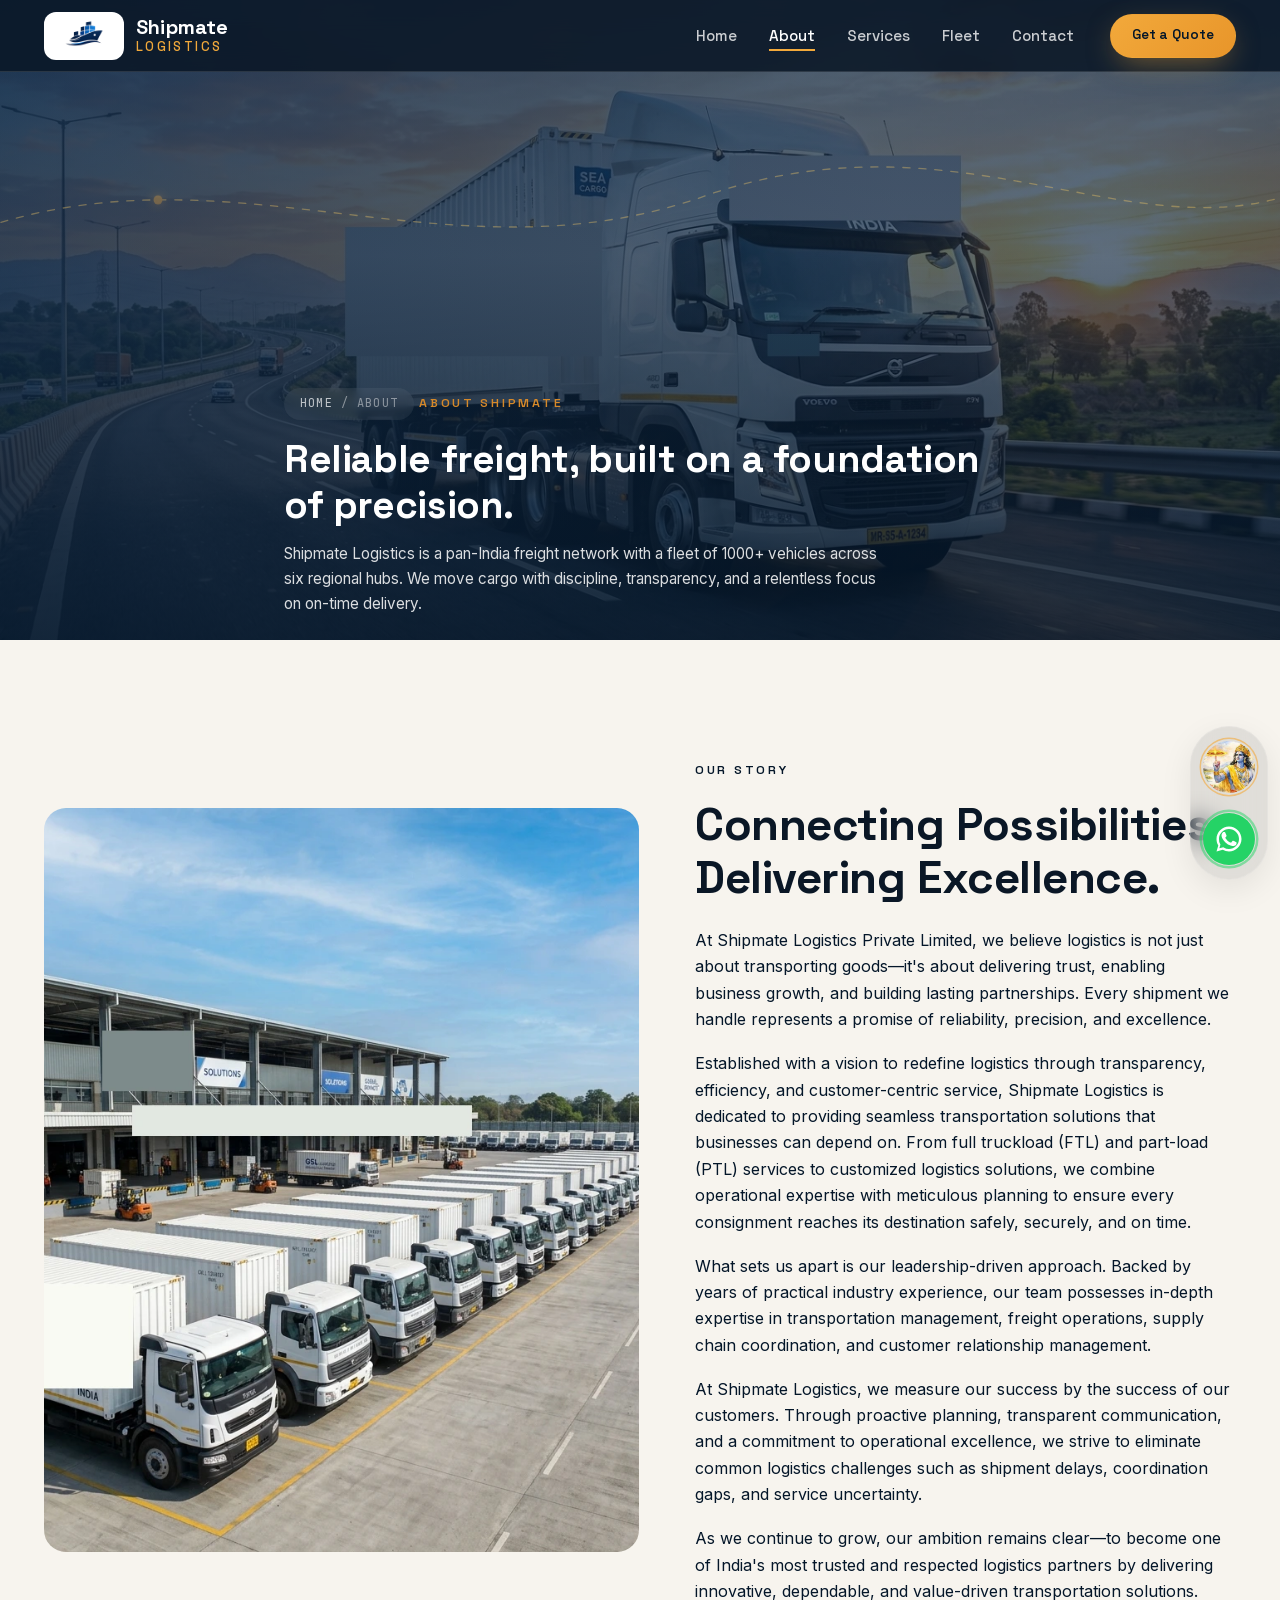
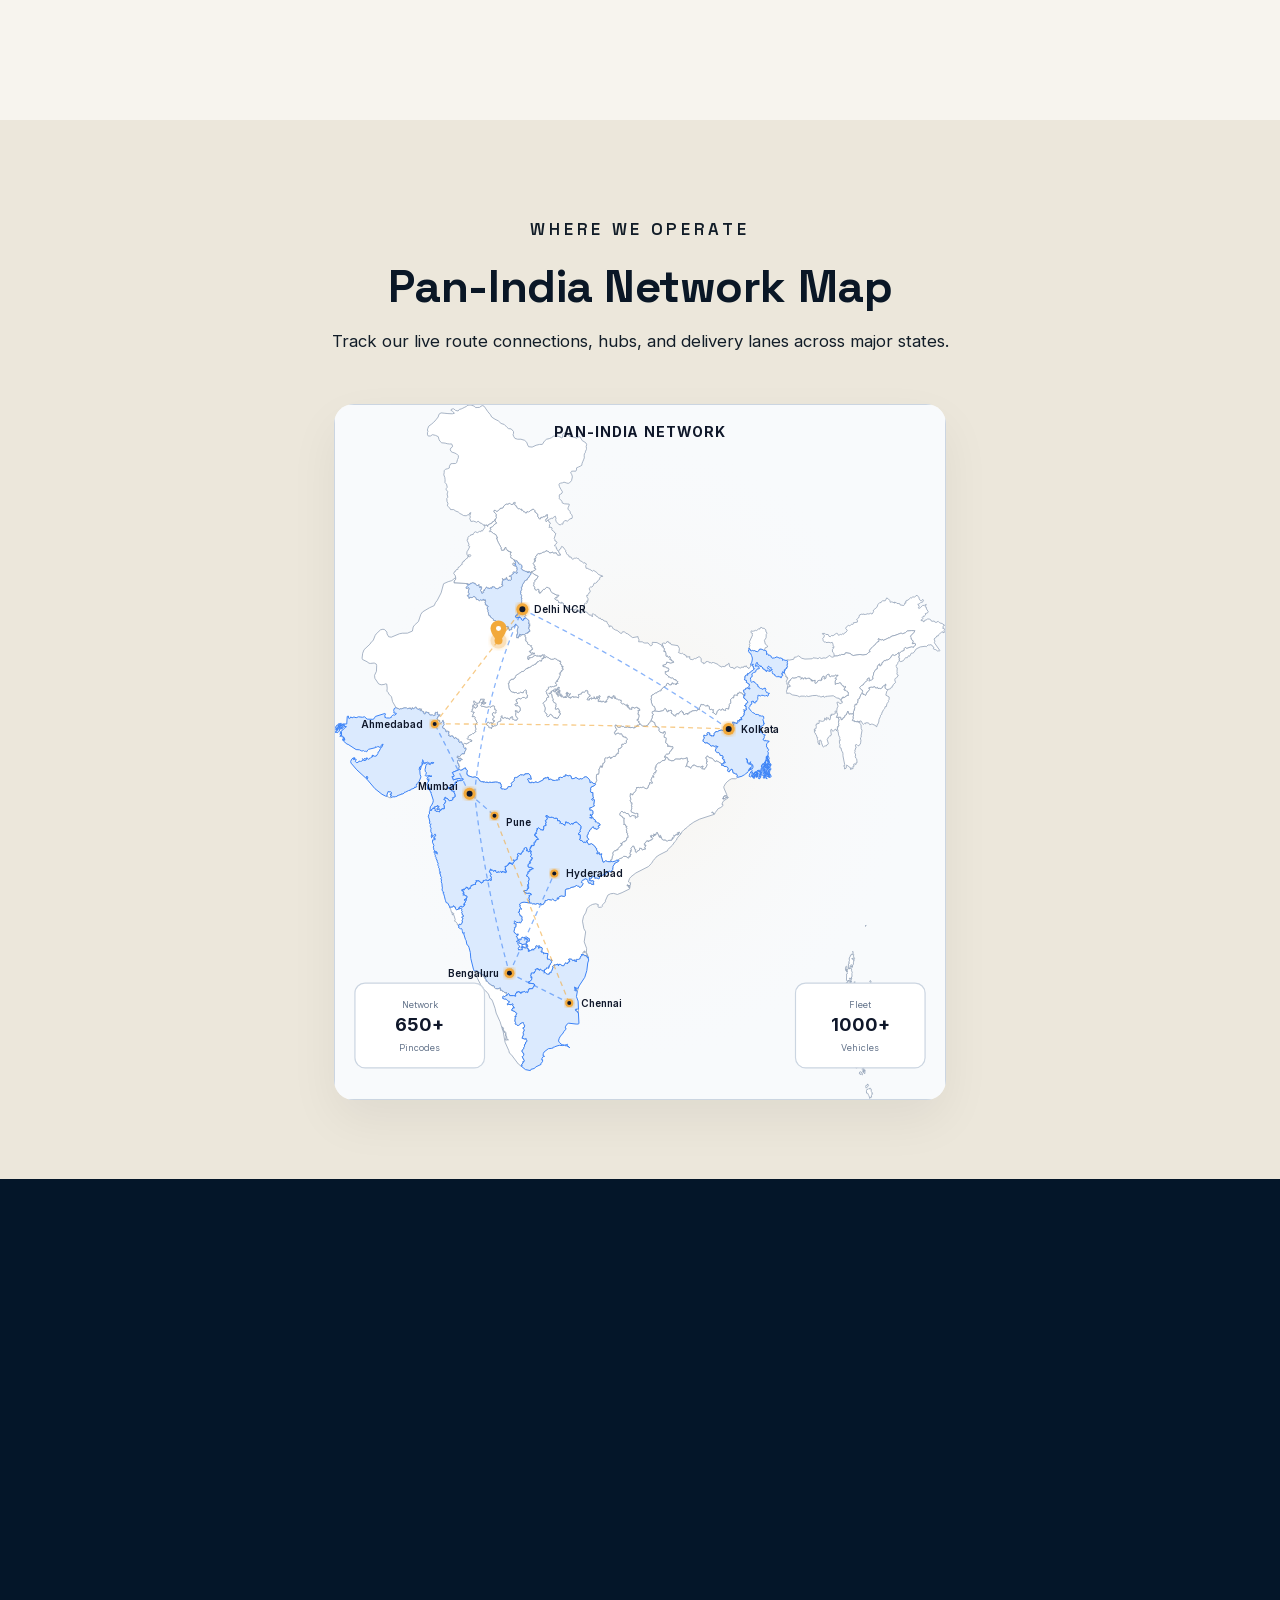
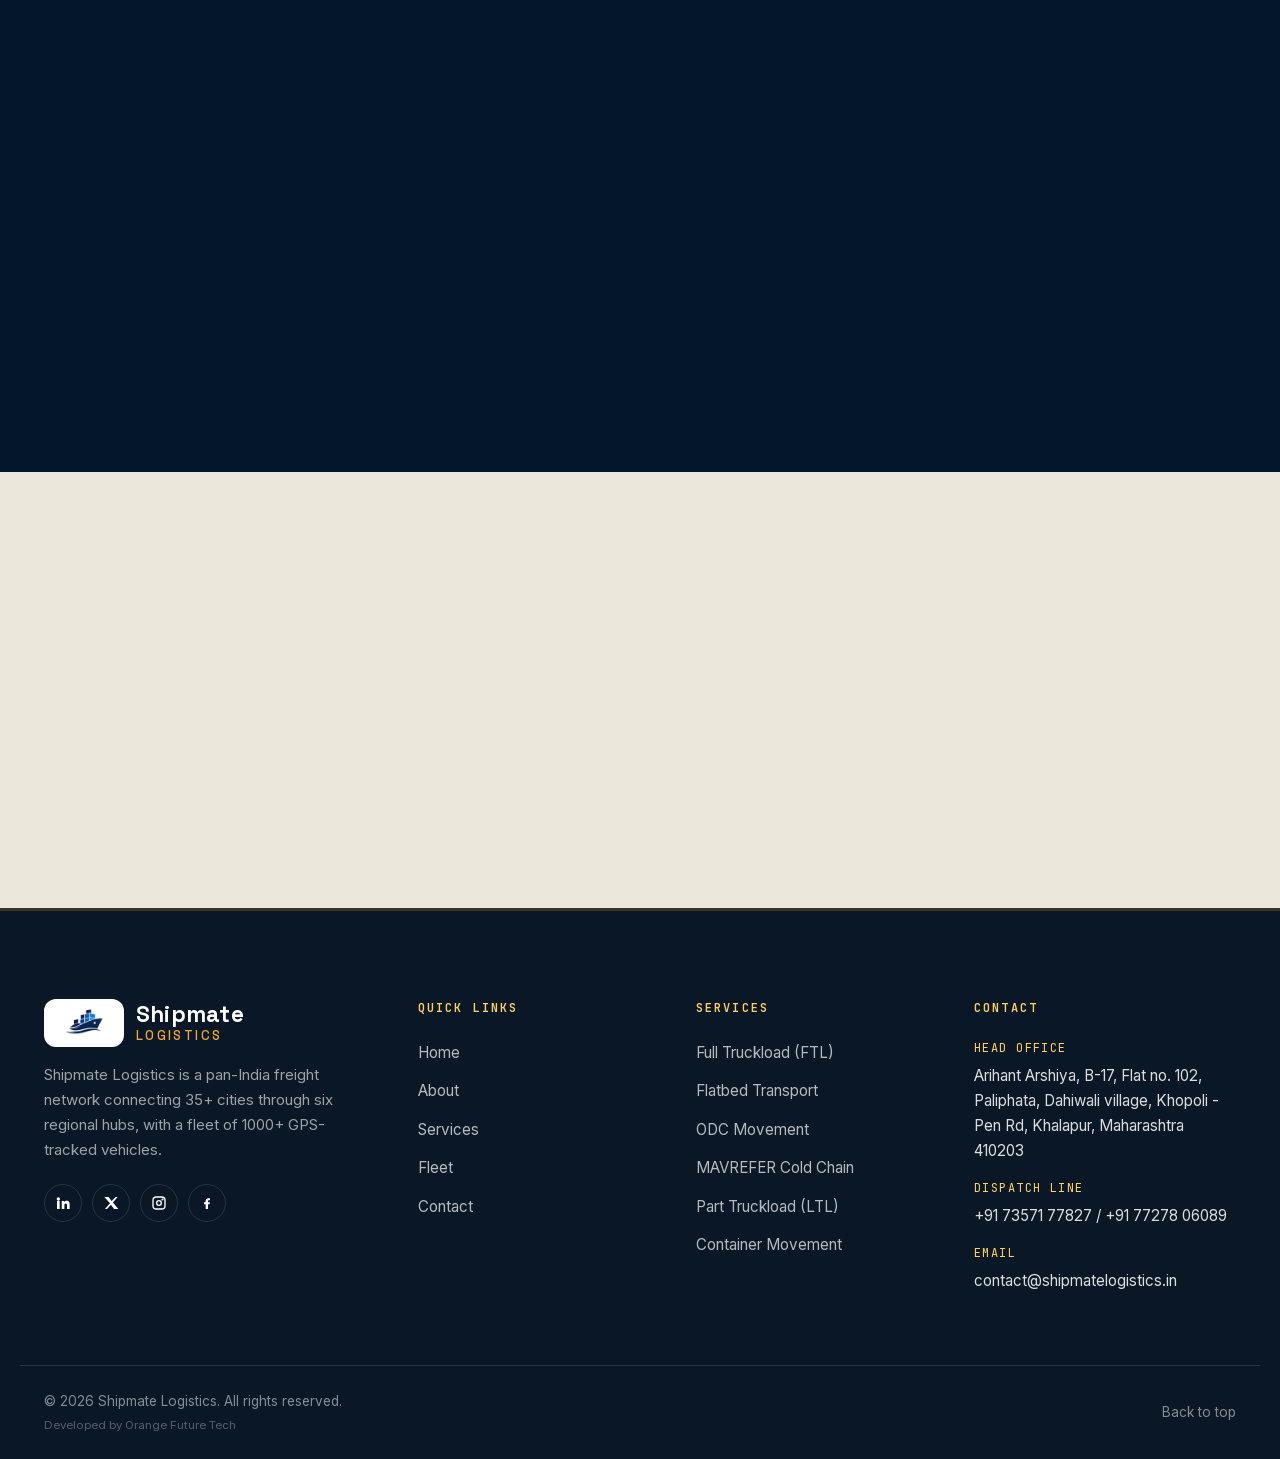
==== about/index.html @ e543f067 "Add Orange Future Tech developer attribution in footer" ====
<!DOCTYPE html>
<html lang="en">

<head>
  <meta charset="UTF-8">
  <meta name="viewport" content="width=device-width, initial-scale=1.0">
  <title>About Us | Shipmate Logistics — Reliable Freight, Built on Precision</title>
  <meta name="description"
    content="Shipmate Logistics is a pan-India freight network with a fleet of 1000+ vehicles across six regional hubs. We move cargo with discipline, transparency, and a relentless focus on on-time delivery.">
  <link rel="canonical" href="/about/">

  <meta property="og:type" content="website">
  <meta property="og:title" content="About Shipmate Logistics">
  <meta property="og:description" content="Reliable freight, built on a foundation of precision.">
  <meta property="og:image" content="/assets/images/about-story.webp">

  <link rel="preload" href="/assets/fonts/fonts.css" as="style" onload="this.onload=null;this.rel='stylesheet'">
  <noscript><link rel="stylesheet" href="/assets/fonts/fonts.css"></noscript>
  <link rel="preload" href="/assets/images/logos/mainlogo.webp" as="image">
  <link rel="stylesheet" href="/css/style.css">
  <link rel="icon" type="image/x-icon" href="/assets/images/logos/favicon.ico">
  <link rel="icon" type="image/png" sizes="32x32" href="/assets/images/logos/favicon-32x32.png">
  <link rel="icon" type="image/png" sizes="16x16" href="/assets/images/logos/favicon-16x16.png">
  <link rel="apple-touch-icon" sizes="180x180" href="/assets/images/logos/apple-touch-icon.png">
  <link rel="manifest" href="/assets/images/logos/site.webmanifest">
</head>

<body>
  <a href="#main" class="skip-link">Skip to content</a>

  <header class="header">
    <div class="container header__inner">
      <a href="/" class="brand" aria-label="Shipmate Logistics home">
        <span class="brand__mark" aria-hidden="true">
          <img src="/assets/images/logos/mainlogo.webp" alt="Shipmate Logo" class="brand__logo" />
        </span>
        <span class="brand__text">
          <span class="brand__name">Shipmate</span>
          <span class="brand__tagline">Logistics</span>
        </span>
      </a>

      <nav class="nav" aria-label="Primary">
        <ul class="nav__list">
          <li><a class="nav__link" href="/">Home</a></li>
          <li><a class="nav__link" href="/about/" aria-current="page">About</a></li>
          <li><a class="nav__link" href="/services/">Services</a></li>
          <li><a class="nav__link" href="/fleet/">Fleet</a></li>
          <li><a class="nav__link" href="/contact/">Contact</a></li>
        </ul>
        <a href="/contact/" class="btn btn--primary btn--sm nav__cta">Get a Quote</a>
      </nav>

      <button class="nav-toggle" aria-label="Toggle navigation menu" aria-expanded="false">
        <svg class="icon-open" viewBox="0 0 24 24" fill="none" stroke="currentColor" stroke-width="2"
          stroke-linecap="round">
          <path d="M3 6h18M3 12h18M3 18h18" />
        </svg>
        <svg class="icon-close" viewBox="0 0 24 24" fill="none" stroke="currentColor" stroke-width="2"
          stroke-linecap="round">
          <path d="M6 6l12 12M18 6L6 18" />
        </svg>
      </button>
    </div>
  </header>

  <main id="main">
    
    <section class="page-hero page-hero--video">
      <div class="page-hero__video-bg" aria-hidden="true">
        <video autoplay muted loop playsinline preload="none" poster="/assets/images/hero-poster.webp">
          <source src="/assets/videos/hero-loop.webm" type="video/webm">
          <source src="/assets/videos/hero-loop.mp4" type="video/mp4">
        </video>
        <div class="page-hero__video-overlay"></div>
      </div>
      <div class="page-hero__route" aria-hidden="true"></div>
      <div class="container page-hero__content">
        <nav class="breadcrumb" aria-label="Breadcrumb">
          <a href="/">Home</a> / <span>About</span>
        </nav>
        <p class="eyebrow" data-content="about.hero.eyebrow">About Shipmate</p>
        <h1 data-content="about.hero.title">Reliable freight, built on a foundation of precision.</h1>
        <p class="lede" data-content="about.hero.subtitle">Shipmate Logistics is a pan-India freight network with a
          fleet of 1000+ vehicles across six regional hubs. We move cargo with discipline, transparency, and a
          relentless focus on on-time delivery.</p>
      </div>
    </section>

    <section class="section bg-cream">
      <div class="container">
        <div class="story">
          <div class="story__media reveal">
            <img src="/assets/images/about-story.webp"
              alt="Shipmate Logistics trucks loading at a regional distribution hub" loading="lazy" width="600"
              height="750">
          </div>
          <div class="story__text reveal">
            <p class="eyebrow" data-content="about.story.eyebrow">Our approach</p>
            <h2 data-content="about.story.title">Built for reliability, from the ground up</h2>
            <div id="storyParagraphs" style="margin-top: 1.5rem;">
              <p>Shipmate Logistics was created to bring a new standard of reliability to Indian freight. From day one,
                our operations have been built around one principle: cargo arrives when we say it will, not when it
                happens to get there.</p>
              <p>We designed a hub-and-spoke network that reduces transit times and increases route density, while our
                preventive maintenance program ensures every vehicle is road-ready before each trip.</p>
              <p>Our team of experienced operations planners and trained drivers works together to anticipate challenges
                before they become delays. The result is a logistics service that clients trust for consistency,
                transparency, and accountability.</p>
            </div>
          </div>
        </div>
      </div>
    </section>

    <section class="section bg-cream-dim" style="padding: 5rem 0;">
      <div class="container">
        <div class="section-head center">
          <p class="eyebrow">Where We Operate</p>
          <h2>Pan-India Network Map</h2>
          <p class="lede">Track our live route connections, hubs, and delivery lanes across major states.</p>
        </div>
        <div class="map-section-wrap" style="max-width: 612px; margin: 0 auto; border-radius: 20px; overflow: hidden; box-shadow: 0 20px 50px rgba(0,0,0,0.06);">
          <svg class="india-map-svg" viewBox="0 0 612 696" xmlns="http://www.w3.org/2000/svg" aria-label="Accurate map of India showing Shipmate network">
                <style>
                  .india-map-svg {
                    background: #f8fafc;
                    border: 1px solid #cbd5e1;
                    display: block;
                  }
                  .state-path {
                    fill: #ffffff;
                    stroke: #94a3b8;
                    stroke-width: 0.8px;
                    transition: fill 0.25s ease, stroke 0.25s ease;
                  }
                  .state-path:hover {
                    fill: #f1f5f9;
                    stroke: #f2a93b;
                    stroke-width: 1.1px;
                  }
                  .state-highlight {
                    fill: #dbeafe;
                    stroke: #3b82f6;
                    stroke-width: 1px;
                  }
                  .state-highlight:hover {
                    fill: #bfdbfe;
                    stroke: #f2a93b;
                  }
                  .city-label {
                    font-size: 10px;
                    fill: #0f172a;
                    font-family: 'Inter', sans-serif;
                    font-weight: 600;
                  }
                  .map-title {
                    font-size: 14px;
                    fill: #0f172a;
                    font-family: 'Inter', sans-serif;
                    font-weight: 700;
                    letter-spacing: 0.08em;
                    text-anchor: middle;
                    text-transform: uppercase;
                  }
                  .map-stat-label {
                    font-size: 9px;
                    fill: #64748b;
                    font-family: 'Inter', sans-serif;
                    text-anchor: middle;
                  }
                  .map-stat-value {
                    font-size: 18px;
                    fill: #0f172a;
                    font-family: 'Inter', sans-serif;
                    font-weight: 700;
                    text-anchor: middle;
                  }
                </style>
                <defs>
                  <radialGradient id="mapGlow" cx="50%" cy="50%" r="50%">
                    <stop offset="0%" stop-color="#f2a93b" stop-opacity="0.08"/>
                    <stop offset="100%" stop-color="#f8fafc" stop-opacity="0"/>
                  </radialGradient>
                  <filter id="glow">
                    <feGaussianBlur stdDeviation="2" result="coloredBlur"/>
                    <feMerge>
                      <feMergeNode in="coloredBlur"/>
                      <feMergeNode in="SourceGraphic"/>
                    </feMerge>
                  </filter>
                </defs>

                <rect width="612" height="696" fill="#f8fafc" rx="16"/>
                <ellipse cx="306" cy="348" rx="280" ry="320" fill="url(#mapGlow)"/>

                <path class="state-path" id="an" name="Andaman and Nicobar Islands" d="m 537.188,685.44148 -0.041,0.4695 0.768,0.30627 0.104,2.47542 1.258,1.84675 -0.71,-0.0232 0.661,0.93295 -0.574,0.18739 -0.437,0.94503 0.103,1.88201 -0.409,0.42617 -0.663,-0.49065 -0.502,1.30269 -0.461,-0.2156 0.224,-1.08911 -0.606,-0.31434 -0.121,-1.2503 -0.813,-0.73346 0.069,-0.77879 -1.076,-1.12336 -0.646,0.17933 -0.121,-1.96159 0.365,-0.27304 -0.4,-0.27001 0.64,-1.36616 0.994,0.0584 0.564,-0.57427 0.878,0.27505 0.092,-0.68006 0.86,-0.14307 z m -2.826,-4.29496 0.895,1.77017 -2.249,2.47845 -0.57,-1.39035 0.238,-1.31478 1.704,-0.4695 -0.018,-1.07399 z m -6.972,-12.28743 0.62,0.37378 0.054,0.95511 0.372,-0.12392 0.733,0.79995 -0.07,1.22108 -0.819,-0.73849 -1.384,0.38789 -0.288,-0.63372 0.323,-0.48259 -0.855,0.17027 0.198,-1.45785 1.116,-0.47151 z m 3.502,-0.0695 0.743,0.76973 -0.11,1.34098 -1.472,-1.19389 0.529,-0.85234 0.383,0.60853 -0.073,-0.67301 z m 0.656,-2.05731 0.291,1.85178 -0.652,-1.69864 0.361,-0.15314 z m -1.091,-2.2447 0.394,0.70928 -0.884,1.04981 0.947,1.26743 0.041,1.10422 -0.412,-0.27001 -0.465,0.31837 -0.158,0.77476 -0.325,-0.99943 0.426,0.0796 0.114,-0.58536 0.146,0.45237 0.247,-0.67099 -0.938,0.56621 0.092,-0.83824 -0.627,-0.64883 -0.116,-1.08809 1.518,-1.22109 z m -6.096,-0.7264 0.087,0.94704 -0.404,-0.51281 0.317,-0.43423 z m -2.282,-1.91123 0.359,0.19848 -0.356,1.48404 1.639,1.28758 -0.11,0.45942 -1.593,-0.57024 -0.756,-1.02865 0.157,-1.47599 0.66,-0.35464 z m -1.725,-2.48851 0.285,0.72439 -0.466,-0.2005 0.181,-0.52389 z m 11.976,-2.12381 0.554,2.22556 -0.33,0.0282 -0.08,0.96619 -0.144,-3.21996 z m -17.337,-14.22082 0.765,1.02563 0.632,-0.27504 -0.606,0.35464 0.105,1.13444 -0.86,0.46244 -1.209,-0.15818 -0.228,-1.89409 0.96,-0.0353 0.151,-0.86645 0.29,0.25187 z m -5.693,-35.18985 0.303,0.69114 0.034,-0.42113 0.553,0.46244 0.043,1.32486 0.571,0.30426 0.19,2.31624 -1.188,1.3984 0.616,0.72339 -1.181,1.43165 -1.64,-0.7798 -1.035,0.34255 0.738,-1.75809 -0.843,-1.12537 -0.088,-2.43411 0.448,0.45035 1.244,-2.15202 0.892,-0.62565 0.231,0.45942 0.112,-0.60853 z m 2.629,-13.08436 0.929,1.5727 -0.763,0.62868 0.924,0.42415 -0.055,0.36472 -1.862,0.51684 -0.434,-0.43927 0.123,-0.72237 0.751,-0.10478 -0.195,-1.47195 0.582,-0.76872 z m -0.926,-0.67402 -0.284,0.15415 0.186,-0.91783 0.098,0.76368 z m -7.918,-1.08407 1.085,0.17632 -0.019,1.31679 -1.158,-0.1481 0.092,-1.34501 z m 6.716,-0.23474 0.622,0.3093 -0.822,0.74252 0.2,-1.05182 z m 10.071,-5.13723 1.075,0.16624 -0.465,0.49972 -0.716,-0.34457 0.106,-0.32139 z m -1.074,-4.07532 0.271,-0.21158 0.564,0.52793 0.933,2.47844 -0.237,0.44733 -0.886,-1.45482 -0.543,0.0383 -1.023,-1.01455 0.826,-1.1556 0.095,0.34457 z m 0.412,-1.48405 0.074,1.27046 -0.647,-0.61256 -0.046,-0.72641 0.619,0.0685 z m 0.807,-1.15963 0.371,2.3918 -0.807,-0.65185 0.006,-0.67401 -1.081,-0.74958 0.615,-0.12695 0.421,0.57831 0.475,-0.76772 z m 0.855,-1.16466 0.553,1.47598 -0.427,1.26038 -0.784,-1.06593 0.658,-1.67043 z m -7.699,-0.52088 0.06,1.5052 0.968,-0.15717 -0.584,2.06436 1.288,0.63271 -0.452,0.56521 -0.476,-0.43625 -0.055,0.53498 0.673,0.36169 -1.042,0.80298 0.111,2.37769 0.468,-1.74801 0.792,-0.0836 0.084,0.74555 -0.687,4.25768 -0.257,-0.22467 -0.058,0.48561 -0.813,-0.3637 0.133,0.79189 -0.88,0.34759 0.156,0.61356 0.294,-0.32945 0.144,0.38285 0.739,-0.78081 -0.176,-0.57931 0.734,0.44632 -0.947,4.02394 -0.272,-0.63674 -1.076,-0.31937 0.008,-1.07601 -0.615,0.20452 -0.202,-1.21806 0.583,0.0897 0.174,-0.4433 -0.264,-0.31233 -0.496,0.35061 -0.418,-1.78427 -0.55,0.50173 -0.324,-3.01141 -0.489,0.20553 -0.198,-0.48058 1.023,-2.1097 0.51,1.2624 0.312,-0.20553 0.053,0.83421 0.144,-0.28009 0.264,-4.95991 1.616,-2.84819 z m 0.75,0.37277 0.37,-0.0131 -0.121,0.73346 -0.526,-0.0897 0.277,-0.6307 z m 3.455,-0.807 0.246,0.70021 -0.456,-0.22971 -0.099,0.44733 -0.164,-0.60853 0.473,-0.3093 z m 3.685,-0.13097 0.187,0.52994 0.404,-0.49267 -0.109,1.20698 -0.783,-0.54102 0.301,-0.70323 z m -2.854,-0.40401 -0.404,1.06996 -0.432,-1.22915 0.529,0.16423 0.161,-0.64379 0.146,0.63875 z m -3.45,-0.63271 1.278,0.37076 0.601,-0.27102 0.48,0.85134 -0.638,0.43221 0.453,1.08709 -0.71,-0.0554 0.088,0.85738 -0.591,-0.16523 -0.426,0.74152 0.215,0.5108 -1.001,0.93596 -0.534,-0.67401 0.644,-3.04566 -0.578,-0.18639 0.169,-0.60651 0.297,0.21459 0.359,-0.45639 -0.106,-0.54103 z m 22.254,-0.22568 0.744,0.70223 0.114,1.10321 -1.131,-0.17632 -0.248,-0.86644 0.521,-0.76268 z m -18.511,-2.01398 -0.482,1.18481 -0.272,-0.10982 0.235,-1.08406 0.519,0.009 z m -5.117,-8.89721 0.142,2.36661 -0.486,-1.68957 0.344,-0.67704 z m 3.934,-1.86588 0.482,0.0766 -0.353,0.58737 0.48,0.0252 0.547,1.64928 -0.418,0.71431 0.97,1.37624 -0.47,1.44375 0.217,3.1313 -0.76,0.34254 -0.021,0.31938 0.562,-0.0403 -0.893,0.51483 -0.017,0.81204 -1.764,-0.46949 1.351,2.31019 -1.306,0.3758 -1.274,-0.36774 -0.351,0.51584 -0.719,-0.0997 -0.439,-0.60551 0.168,-5.76087 -0.481,-0.23978 0.412,0.0141 1.029,-1.36013 -0.528,-0.48057 0.377,-0.63069 -0.465,-2.24672 0.291,0.36068 1.548,-1.94044 0.653,0.52189 0,0 0.628,-0.14911 0,0 0.544,-0.70021 z m -4.254,-1.63618 0.507,0.29217 0.034,1.9344 -0.425,1.01455 -0.541,0.11385 0.285,0.41105 -0.437,0.73447 -0.419,-1.68957 0.448,-2.16209 0.548,-0.64883 z m 6.511,-0.1078 -0.569,0.64379 0.07,0.69819 -0.646,-0.12996 0.163,-1.03974 0.261,0.42416 0.721,-0.59644 z m 0.475,-12.41236 0.326,1.0357 -0.216,1.94044 0.222,0.67603 0.337,-0.37076 0.198,0.32341 -0.326,0.51483 0.739,0.99642 -0.519,0.70726 -0.691,-0.90876 -0.617,-0.1743 -0.355,0.52692 -0.337,-0.67502 -0.412,0.35161 1.233,0.51483 0.063,0.93395 0.704,-0.11384 -0.007,0.49065 0.437,-0.28714 -0.721,2.016 0.056,2.10668 -0.648,1.12739 -0.797,-0.13904 0.185,0.47655 -0.837,-1.03369 -0.385,0.14709 -0.306,0.69517 0.771,1.08609 -0.548,0.53195 -0.113,-0.82715 -0.517,0.0494 -0.583,1.18884 0.388,0.95007 0,0 -0.628,0.14911 0,0 -1.021,-0.81909 -10e-4,-1.5314 0.505,-0.0242 0.143,-0.55815 -0.769,-0.1209 0.174,-1.53039 0.535,-0.14911 -0.256,-0.65689 0.785,-0.26396 -0.791,-0.29923 0.378,-1.79838 0.559,-0.44229 -0.669,-0.43121 0.413,-0.53196 -0.431,-0.16825 0.372,-1.40042 0.576,-0.23172 -0.5,-0.35867 0.518,0 0.343,-0.59241 -0.262,-0.89869 1.21,-0.65286 -0.25,-0.74756 0.989,-0.1743 0.506,0.35867 -0.023,-0.97626 0.467,0.67099 0.404,-0.67804 z m -0.285,-2.21549 0.251,1.06089 -1.069,-0.6055 0.818,-0.45539 z m 13.096,-26.52437 -0.617,1.4518 0.021,-0.82615 0.596,-0.62565 z" />
<path class="state-path" id="ap" name="Andhra Pradesh" d="m 295.438,482.23741 -0.002,0.007 0,0 0.002,-0.007 z m 0.652,-0.0393 -0.389,2.49054 -0.753,-1.07903 -0.016,-0.80298 1.158,-0.60853 z m -0.652,0.0393 -0.122,-0.62767 -0.272,0.4433 -1.262,0.0977 -0.058,-0.73144 -0.901,0.58133 1.737,0.7667 0,0 -0.023,1.03873 0.454,0.14004 0.663,1.50017 -7.647,3.77106 -4.692,1.85681 -3.756,-1.06895 -3.105,0.36975 -2.669,1.33493 -2.599,5.73367 0.099,0.96921 -2.908,3.10007 -0.273,0.46546 0.384,0.87048 -0.948,0.83521 -3.03,0.41106 -0.866,-1.47094 0.261,-0.7788 0.373,0.006 -0.117,-0.58032 -2.482,-0.87249 -3.128,0.60651 -2.228,1.07097 -1.913,1.26945 -1.459,1.6402 -1.448,4.49646 -2.123,3.3872 -1.075,5.04353 1.396,7.50586 1.762,3.11215 -1.448,10.08303 2.407,6.52153 -0.174,3.87786 1.651,4.44205 -3.018,-5.51604 -0.564,-0.25692 -0.116,1.91022 -0.617,-0.62263 0.355,-0.61659 -0.401,-0.0776 -1.169,1.85077 2.315,2.12481 1.569,0.0363 1.581,1.4105 0,0 0.001,1.1425 -0.756,-0.42516 -0.956,-1.89007 -1.638,-0.0433 -1.73,-1.26642 -1.577,0.17228 -0.083,0.42113 0.891,0.17833 0.069,0.37378 -0.631,-0.0705 -0.22,0.60953 -0.702,0.17631 0.029,0.71936 -0.644,0.29217 0.441,0.65084 -0.587,0.82111 -1.556,0.70021 -1.065,-0.0191 -0.429,0.47957 -0.538,-0.44632 -0.687,0.65789 1.332,1.04982 -0.848,0.61457 -0.451,-0.57931 -0.714,0.31131 0.153,-0.57024 -0.476,0.0957 -0.1,-1.1294 -1.848,0.78685 -0.66,-0.46848 -0.271,-0.94604 -2.238,-0.27001 -1.136,0.44229 1.056,0.46748 -0.297,1.49009 0.529,-0.38084 0.197,0.28109 -0.5,0.17732 0.045,0.45338 -1.591,0.5249 0.142,0.71633 -0.976,0.70626 -0.849,-0.95309 -1.027,0.1219 -10e-4,0.68107 -0.615,0.41509 -0.758,1.66338 -1.751,-0.1471 -1.873,-1.34097 -1.365,0.1884 -0.438,0.70222 0.653,0.35464 -0.895,-0.0232 -0.123,-1.42964 -2.722,0.87753 -0.912,-0.23072 -0.182,1.11329 -0.893,-0.29117 -0.784,0.83925 0.691,1.28657 -0.439,-0.004 -0.916,3.18974 -0.762,0.57729 0.044,1.25333 -0.487,0.12694 -0.176,-0.51281 0,0 0,0 0,0 -0.114,0.0373 -0.358,-0.0363 -0.102,0.86242 -0.647,0.0222 0.041,0.96316 -1.911,0.1199 -1.63,-0.88257 -0.545,-0.83622 -1.561,0.22668 0.782,-0.72741 -0.137,-0.80398 0,0 0.428,-2.03716 1.298,0.005 0.886,-1.73995 0.689,0.70726 1.203,-0.11788 -0.275,-1.46087 0.738,0.11486 -0.133,-1.46792 1.11,-0.4564 -0.056,-0.62163 0.545,-0.33751 -0.402,-0.47957 1.263,-0.7939 -0.589,-0.66092 0.581,-0.36572 0.184,-1.24426 -0.457,-0.80499 -0.729,0.94402 -1.027,-1.12638 -0.749,0.20553 -0.241,-0.44632 -0.695,0.33147 -0.508,-0.35263 0.636,-0.26497 -0.884,-0.48964 0.746,-4.80576 -3.414,-0.19546 -0.93,0.66394 0.224,-1.28859 -0.7,-0.15616 -0.1,-0.54505 -1.57,0.28814 -0.469,-0.68308 0.12,-0.45741 0.865,0.0816 0.084,-0.55715 -0.512,-0.50173 0.697,-0.93798 -0.098,-1.37926 -1.516,-0.98936 -0.07,0.73144 -1.102,-0.18941 -0.406,0.89566 -0.444,0.005 -0.044,-1.30168 0.745,-0.28311 -0.243,-1.23519 -1.148,1.15157 -0.515,-0.73346 -1.438,-0.0796 -0.25,0.56722 0.447,1.03671 -1.082,0.53297 0.051,0.49669 -1.374,0.48259 -0.086,1.24527 -0.276,-0.6186 -0.666,0.19747 0.136,-0.54506 -0.442,0.0363 -0.809,0.44028 0.55,0.43624 -0.324,0.16926 -0.537,-0.3496 -0.828,0.58536 -0.762,-0.5914 -0.154,1.25534 -0.522,-0.45539 -0.092,0.58435 -0.695,0.0846 0.161,-2.61647 -1.021,-0.0473 0.332,-0.77477 -1.362,-0.22769 -0.826,0.4302 -0.274,-0.68006 -1.182,0.38385 -0.348,-1.1969 -0.467,0.72338 -0.138,-0.42617 -0.547,0.46042 -0.037,-1.24325 -0.441,0.37983 0.137,0.92488 -0.809,0.16422 0.803,0.61861 0.091,1.4246 -1.493,-0.134 -0.737,0.47554 -0.706,-0.70323 -0.313,0.83521 -0.395,-0.21157 -0.506,-1.54953 1.023,-1.70469 0.502,-0.0876 -0.114,-0.60853 -2.193,-2.09761 0.919,-0.91883 -1.005,-1.33897 -0.907,-0.0826 0.162,-0.6045 0.954,-0.14911 0.098,-0.50576 1.637,0.35766 -0.241,1.613 0.322,0.96921 2.039,0.23979 0.549,1.09212 3.478,-0.71733 0.843,0.91682 -0.114,1.85278 0.881,-0.0242 0.03,0.38487 0.744,-0.63372 -0.413,-0.58032 0.48,-0.70524 -1.151,-0.008 0.162,-0.82514 -1.197,-0.33651 1.45,-1.73994 -0.12,-0.32643 -0.946,0.48662 0.067,-0.61155 0.606,-0.11284 0.272,-0.77175 2.317,0.30931 -0.087,-2.61144 -0.87,-0.009 -0.259,-0.81305 -1.187,-0.32744 -0.223,0.64278 0.852,1.8004 -0.668,0.43524 -0.594,-0.82615 0.081,-0.84932 -1.667,-0.14709 0.033,-1.19086 -1.03,0.43423 -1.67,-0.5773 -0.842,1.08709 -0.143,1.60595 -0.623,0.0846 -0.538,-0.65286 -2.34,-0.0121 -0.271,-0.69316 0.528,-0.47251 -1.486,-1.13344 0.084,-0.94805 0.627,-0.50375 0.596,0.30326 0.046,-0.98634 0.62,-0.71835 -2.16,0.21258 -0.893,-1.1828 -0.583,-0.10075 -0.828,-1.60897 0.793,-2.87338 -0.371,-0.96821 1.432,-0.53598 0.329,-3.46982 -0.765,0.2821 -1.342,-0.40905 0.435,-1.01455 -0.216,-1.18784 0.475,-0.42113 1.67,1.34803 2.2,0.39796 0.395,-0.4171 0.967,0.008 -0.123,0.51584 0.792,0.11787 1.574,-2.61647 -0.459,-0.48158 0.536,-0.13601 0.01,-0.97425 -0.78,-0.59543 0.906,-0.82212 -0.34,-0.57729 -0.68,-0.0907 -0.12,-0.81406 -1.007,0.11788 -0.715,-2.46333 -1.193,-1.21202 0.032,-0.3355 1.145,0.13803 0.056,-2.91166 1.092,-0.41409 0.728,0.6045 0.184,-0.73849 -1.711,-1.64222 0.433,-1.93137 -0.871,-0.18841 0.915,-1.47195 1.622,-0.9007 2.208,-0.37378 5.454,0.80499 0,0 2.029,0.19847 1.101,0.76772 1.197,-0.21964 1.739,0.46345 1.853,-0.66696 2.39,0.79995 0.72,-0.93395 0.573,1.25333 0.961,0.37882 0.34,-0.47453 0.813,-0.001 0.321,-1.12135 1.213,-0.62364 0.391,-2.22858 1.247,0.0474 1.873,-1.13041 3.212,0.53599 1.212,-0.92791 2.023,1.57573 1.285,0.0655 1.287,-1.39136 0.028,-1.51326 0.525,0.0796 0.204,0.93697 0.792,0.1078 -0.105,-1.67345 0.42,-0.44532 2.207,-0.94704 3.049,0.62464 0.881,-0.49065 0.138,-5.86766 0.854,-1.16467 3.359,-0.45941 1.478,-1.04982 3.158,-0.69013 2.655,-1.478 0.74,0.85537 1.08,-0.16926 0.842,1.32183 1.174,-0.0927 1.879,-2.25578 0.456,-1.49815 -0.766,-0.85134 -0.867,-0.23575 0.375,-0.96417 0.76,-1.27247 1.842,-0.43927 1.01,-1.30673 0.4,0.69719 1.275,0.0554 0.82,1.19893 0.374,1.86084 0.825,0.35162 0.3,0.96014 0.56,-0.84629 1.107,0.7536 0.08,0.55413 2.228,0.59442 0.864,-0.54506 -1.037,-0.81103 0.218,-0.96921 0.456,-0.1068 -0.054,-1.15257 -1.944,-0.47554 -0.073,0.67401 -2.712,-1.16567 0.638,-0.95108 -0.455,-0.93193 0.588,-0.46043 0.533,1.1556 0.538,0.17127 0.753,-0.72942 0.291,-1.2634 1.341,-0.66092 2.02,1.10321 -0.357,0.71532 1.803,-0.20754 2.234,0.85335 0.552,-0.55211 0.24,-2.09358 0.9,0.008 -0.167,-1.21303 1.798,0.47353 1.157,-0.74857 2.434,-0.41106 0.393,-1.96865 1.792,0.0494 1.204,-1.55053 0.986,0.73446 0.917,-0.0977 1.628,-1.91526 0.167,-1.99081 0.466,-0.66696 -0.435,-0.44229 1.428,-2.15605 0.114,-0.84126 4.307,-2.33034 0.218,-0.45337 -0.722,-0.8997 0,0 0.895,-0.94201 3.155,-1.23418 1.526,-1.44979 2.84,0.31535 0.357,0.72842 1.346,0.68006 0.535,-0.1471 -0.006,-1.36415 0.648,-0.30225 0.16,0.53297 0.508,-0.0584 0.075,-2.24874 0.507,0.38184 0.159,-0.32139 -1.236,-1.23519 0.559,-0.4433 0.085,-1.11328 0.732,-0.1743 0.443,-0.71431 -1.227,-0.23576 1.047,-1.14754 -0.485,-0.90171 2.36,-2.80588 0.526,0.77678 0.502,-0.0484 0.147,1.53845 0.494,-0.0736 -0.389,1.06291 1.368,0.46043 0.226,0.49065 -0.729,0.87552 0.09,0.81103 0.966,0.91279 0.668,-1.2775 2.266,-0.98332 0.549,-1.40949 -0.357,-0.54707 0.48,-0.43524 0.958,0.65387 0.831,-0.0655 0.151,1.01354 0.854,0.34255 1.769,-0.73144 0.759,0.20251 0.102,-1.18784 -0.436,0.22366 -0.462,-0.56319 1.548,-2.06738 -1.19,-0.22065 -0.117,-0.44229 0.567,-0.41005 -0.962,-0.0433 0.074,-1.11933 0.825,-0.33449 1.716,-2.61848 1.439,0.66897 0.07,0.58335 0.3,-1.10523 0.978,0.19445 0.281,-0.72238 1.606,-0.23172 0.055,-0.70626 0.783,0.0282 0.314,-0.63472 -1.354,-1.49613 0.703,0.0796 -0.722,-0.74857 -0.351,0.88962 -0.496,-1.613 0.859,-0.44733 1.309,0.30426 0.977,1.12034 -0.146,-1.19691 0.546,-0.0151 0.07,-0.46345 -0.389,-1.075 0.29,-0.17933 0.427,0.54707 0.246,-0.25893 0.173,0.8866 -0.421,-0.0443 0.039,0.34859 0.752,0.12594 0.315,-1.5183 0.677,0.53297 0.537,-0.85134 -0.212,-0.7133 0.607,-0.7385 1.544,3.04264 0.548,0.10277 -0.365,0.5914 0.838,1.48605 0.717,0.23072 -0.848,-1.56666 0.994,-0.66394 1.74,4.20932 1.457,0.4836 1.827,-0.12392 1.146,1.27348 0.862,-0.0786 0.594,-0.60853 3.787,-0.35967 0.079,-1.65532 0.552,0.34759 0.191,-0.35766 -0.421,-0.35464 0.758,0.1219 -0.468,-0.41105 0.681,0.22467 0.661,-0.61055 -0.289,-0.54001 0.524,-0.63977 -0.534,-1.04074 1.184,0.72439 0.372,-0.88055 1.605,-0.97828 0.451,1.15459 0.524,-0.9279 0.875,0.0564 -0.007,-0.63775 -0.72,0.10075 -0.586,-1.05082 1.452,0.0443 0.08,-0.77376 0.776,0.12392 -0.173,0.70122 0.527,0.52491 0,0 0.878,0.54405 -3.728,4.32417 -0.604,1.85279 -1.844,1.75808 -2.297,3.46075 -4.825,4.53576 -0.023,0.93294 -8.484,4.31511 -3.07,2.10768 -0.901,1.5183 -2.5,2.32631 0,0.73447 -1.373,1.87595 -2.744,2.95298 -12.682,6.47518 -5.007,3.89498 -1.482,1.88201 -0.541,2.01499 -0.477,0.23072 0.151,0.96115 1.163,1.01657 0.89,-0.24886 -0.238,2.48751 -0.903,0.51383 z" />
<path class="state-path" id="ar" name="Arunachal Pradesh" d="m 585.539,192.70394 0.586,0.92992 -0.057,0.84731 1.267,1.78327 1.034,-0.0161 1.469,-1.19893 0.621,0.70122 -0.973,2.05429 -1.803,0.26094 -1.561,1.57472 -1.49,0.40803 0.751,0.58737 0.722,1.56062 -0.829,1.21403 0.445,0.75663 1.713,-0.88458 2.06,-2.14496 1.865,-0.12795 1.871,-1.00045 -1,2.04522 0.212,0.68812 0.654,-0.135 0.39,2.08249 1.644,2.52781 -0.628,1.36315 -2.37,0.79894 0.447,1.1959 -1.382,1.22008 -0.568,-0.17128 0.119,0.72339 -1.089,0.0826 -0.606,0.63472 0.991,1.12135 -2.287,1.75808 1.174,0.64984 1.07,-0.19445 0.596,1.18683 0.491,-0.15415 0.742,-1.62811 1.087,0.0222 1.452,-1.06794 1.779,-0.0645 1.81,1.05082 0.488,1.13746 1.63,0.13601 0.971,-0.41912 0.571,0.97526 1.478,0.68611 2.011,-1.27449 1.703,1.68353 2.264,0.54304 2.48,1.80443 -0.774,0.0957 -0.687,0.79693 0.172,1.03369 -0.653,1.00951 1.376,0.16322 0.074,0.74051 0.798,0.35665 -0.776,0.90171 0.229,2.13187 -1.421,0.16321 -0.261,-0.96014 -1.092,0.4846 -3.224,2.75551 -0.127,1.03067 -1.421,0.0191 -1.053,1.83062 -0.752,0.10478 -0.936,1.10422 0.839,2.14798 -0.541,1.59386 5.44,7.69325 -0.53,0.80096 -0.792,-0.43423 -0.775,0.28512 -1.819,-1.3571 -2.282,-0.63271 -0.257,-0.6055 0.558,-0.4161 -0.103,-0.73346 -0.489,-0.1078 -1.243,-1.9344 -1.88,-0.62061 -0.282,0.35867 -1.812,-0.0907 -1.888,1.78025 -1.08,-0.43625 -4.949,0.65185 -4.142,2.0956 -2.098,3.37108 -1.236,0.7657 -1.45,0.001 -1.615,3.12928 -1.202,-0.53397 -1.294,2.09257 -1.649,-0.23475 -2.175,3.08194 -2.644,1.03369 -1.359,-0.7113 0,0 -0.449,-1.15156 0.601,-1.2221 -0.623,-0.25892 -0.136,-1.23016 -0.505,-0.33247 1.033,-0.61155 -0.803,-3.58065 0,0 1.104,0.29923 2.101,-1.75506 2.285,-0.72842 0.041,-1.83365 1.182,-1.30269 1.547,0.92287 4.526,-1.46792 1.134,-0.0584 0.701,0.73547 0.261,-0.68006 2.344,-1.79536 -0.85,-1.59789 -0.204,0.269 -0.38,-0.49468 -0.692,0.0443 -0.498,0.87753 -0.092,-0.89868 -0.445,0.63673 -0.377,-0.31131 0.842,-1.79435 -0.173,-1.11329 -0.868,-0.31635 -0.328,-0.86141 -0.776,-0.4836 0.3,-0.60551 -0.482,-0.55311 0.377,-0.37278 -0.801,-1.01958 0.62,-0.25893 -0.153,-0.38386 0.893,-1.21 2.18,-1.85077 1.05,-1.92936 -3.173,-0.21057 -4.587,0.46547 -1.901,1.80443 -2.755,0.94402 -1.42,-0.69114 -5.971,2.28601 -3.568,0.83622 -0.449,0.85234 -0.922,0.12896 -0.825,0.74756 -1.393,-0.0151 -0.144,0.4161 -4.663,2.17518 -0.602,-1.07399 -1.329,0.62364 -1.455,-0.65185 -0.46,0.25893 -0.498,-1.12638 -0.86,0.7123 0.949,1.26441 0.054,0.82413 -2.132,1.05283 -2.016,2.70614 -2.185,1.62509 -3.313,3.71767 0.569,0.42012 0.2,1.04478 -1.31,0.29922 -2.023,2.14799 -3.903,0.7657 -2.96,-0.58133 -6.879,1.09213 -2.126,-1.1153 -0.023,-0.48058 -0.926,-0.54203 -4.469,-0.72641 -0.416,0.4705 0.133,0.73145 -1.26,0.60248 -2.63,-0.0333 -1.253,0.87149 -0.977,-0.21863 -1.605,0.7788 -3.528,0.2025 0,0 -0.095,-2.67994 -1.456,-1.34501 -0.218,-2.2981 0.97,-1.44576 -0.63,-1.01555 1.299,-0.0584 0.397,-0.43524 -1.294,-0.93596 -0.091,-1.72181 -0.748,-1.88201 -1.661,0.45237 -1.599,-0.50778 -2.993,0.27706 -0.627,-0.7657 -0.893,0.42617 -1.688,-2.1369 0.196,-0.78786 -0.385,-0.59442 1.382,-1.71879 0.332,-1.40345 -0.24,-0.84529 -0.614,-0.47453 -0.698,0.13098 -0.451,-0.9541 2.47,-0.0645 0.997,1.06694 2.4,0.0695 0.761,1.74095 1.218,0.51785 1.363,-1.30168 1.498,0.25792 3.244,-2.36863 1.123,0.0252 1.088,1.89006 1.336,-0.39796 0.566,-0.64177 1.006,0.44632 0.972,-0.90675 1.243,0.48561 0.928,-1.34098 1.343,-0.53598 1.471,-2.12078 -1.602,-1.74398 0.503,-1.49815 2.358,-1.81954 0.561,0.71935 1.441,-0.77577 1.45,-1.36213 0.75,0.73849 0.699,-0.76973 -0.212,-0.9551 4.089,-0.72742 0.263,-1.59688 -1.023,-0.93697 1.953,-1.54752 0.614,-1.46691 -0.113,-0.79593 0.582,-0.20955 0.193,-0.76167 2.276,-0.85738 0.598,0.53599 0.354,-0.7254 0.895,0.60047 1.805,0.0272 2.334,-0.75462 0.913,0.4967 1.441,-0.93093 1.719,0.85234 1.576,-2.48247 -0.338,-0.54505 0.202,-1.03067 3.354,-2.71823 1.247,-3.10309 1.528,-1.53845 1.448,-0.10679 0.322,-0.90373 1.233,-0.88055 2.652,-0.0504 1.472,-2.87943 1.735,1.06593 1.388,1.52031 0.432,1.83869 1.545,-0.47252 3.161,1.2896 -0.529,-1.01858 2.111,0.70222 0.489,0.66092 2.7,0.15415 0.33,1.25332 3.007,0.56521 0.925,-0.0685 0.6,-0.8201 0.279,-1.66137 1.057,0.28009 -0.191,-2.05127 1.007,-0.0957 0.271,-1.05485 0.823,0.28915 2.922,-2.56408 0.394,0.4826 1.766,-1.32688 1.597,0.21158 2.584,-1.94347 z" />
<path class="state-path" id="as" name="Assam" d="m 453.917,283.49453 0.206,1.29161 -0.521,0.29318 0,0 0.315,-1.58479 z m 46.843,-31.55783 3.527,-0.20351 1.605,-0.7788 0.977,0.21863 1.253,-0.87149 2.63,0.0343 1.261,-0.60248 -0.133,-0.73145 0.415,-0.4705 4.47,0.72641 0.926,0.54203 0.023,0.48058 2.126,1.1153 6.879,-1.09213 2.96,0.58133 3.902,-0.7657 2.023,-2.14799 1.31,-0.29922 -0.199,-1.04478 -0.569,-0.42012 3.313,-3.71767 2.186,-1.62408 2.016,-2.70614 2.132,-1.05384 -0.054,-0.82413 -0.949,-1.26441 0.86,-0.7123 0.498,1.12638 0.46,-0.25893 1.455,0.65185 1.329,-0.62364 0.602,1.07399 4.663,-2.17518 0.145,-0.41711 1.393,0.0161 0.825,-0.74756 0.922,-0.12896 0.449,-0.85133 3.567,-0.83723 5.972,-2.28601 1.42,0.69114 2.755,-0.94402 1.9,-1.80443 4.588,-0.46547 3.173,0.21057 -1.05,1.92936 -2.181,1.85077 -0.893,1.21101 0.152,0.38285 -0.619,0.25893 0.801,1.01958 -0.377,0.37278 0.481,0.55311 -0.3,0.60652 0.776,0.48259 0.328,0.86141 0.867,0.31635 0.174,1.11329 -0.843,1.79334 0.377,0.31132 0.445,-0.63674 0.092,0.89869 0.498,-0.87753 0.692,-0.0443 0.38,0.49468 0.204,-0.269 0.85,1.59789 -2.344,1.79536 -0.261,0.68106 -0.701,-0.73547 -1.134,0.0584 -4.526,1.46893 -1.547,-0.92287 -1.182,1.30269 -0.041,1.83365 -2.285,0.72842 -2.102,1.75506 -1.104,-0.29923 0,0 -1.789,1.79032 -1.856,0.97727 -0.747,0.16826 -1.204,-0.79693 -0.878,0.46244 -1.759,2.97211 -2.42,1.72585 -1.22,0.32844 -0.506,-0.48461 -0.617,1.13344 -0.62,-0.46647 -1.614,0.96518 -0.114,0.807 -1.143,0.49569 -0.177,1.92432 -1.012,0.55513 -0.725,1.07097 -0.474,-0.41811 -0.086,-1.95454 -0.273,0.12392 -1.888,2.30515 -0.23,2.72327 -1.413,0.4171 -2.16,3.58165 -0.287,2.35049 -0.759,1.52434 0.514,2.04522 -1.33,0.74656 -0.694,0.97324 -0.846,-0.3899 -0.974,1.12537 -0.334,-0.74454 0.388,-1.478 -0.53,-1.31377 -0.443,0.69215 -1.344,0.62868 0.373,1.41755 -2.768,2.04622 -1.536,2.42706 -1.515,0.58334 -2.005,1.96865 1.343,1.9213 1.381,0.68409 0.342,1.27247 -0.551,0.82816 0.463,0.81003 0,0 -1.785,1.46994 -1.108,3.47788 -0.652,1.10824 -0.763,-0.0393 -0.405,0.71431 0.284,1.56062 -0.47,0.28915 0.278,0.46244 -0.506,0.96014 -0.668,0.48159 0.004,1.04477 -0.93,0.4967 -0.634,-0.69417 -0.27,0.23273 -0.054,1.56767 -0.656,0.72842 0.604,0.80801 -0.613,1.8266 0.661,0.29217 -0.961,0.2015 0.242,0.31635 -0.772,1.478 0.071,1.97772 -0.81,0.18235 0,0 -1.356,0.17833 -0.506,-0.39998 -0.133,0.42517 -0.886,-0.11586 -0.71,0.50072 -1.334,-3.29653 -1.561,3.82547 -1.391,0.50979 -0.266,1.82559 -1.275,0.17127 -0.4,1.57472 -0.956,0.3496 -0.104,0.47957 -0.927,-0.25389 -0.298,-2.31624 -2.632,0.0312 0,0 -1.754,0.0564 1.249,-2.99328 -0.867,-1.86689 -0.002,-1.0075 0,0 0.417,-3.52825 0.991,-1.83365 -1.209,-3.75796 1.212,-0.48259 1.948,1.62006 0.855,-0.0504 0.353,-0.58133 0.893,0.0746 0.271,-0.70122 -0.323,-1.1556 -0.432,0.27505 -0.348,-0.25389 0.453,-0.0846 -0.275,-0.44128 -0.672,0.0826 -0.054,-1.3712 0,0 0.782,-0.12292 0.44,-1.64222 1.228,0.19546 -0.383,-0.93597 2.03,0.51685 0.947,-1.37523 2.879,-0.9803 -0.832,-0.69517 0.576,-0.83119 -0.163,-1.09817 -0.499,-0.0635 -0.492,-1.06795 -0.396,0.14609 -0.929,-0.97828 -0.286,0.15717 -0.122,-0.58032 -0.945,0.43625 -0.229,-1.28053 -0.643,0.0977 1.617,-1.6261 0.184,-1.27348 -1.065,0.80902 -0.629,-0.0705 -0.312,-1.19893 -1.171,-0.25389 -0.759,-1.3853 -0.697,-0.19848 0.021,-0.94201 -1.007,-0.51483 -1.078,0.65991 -2.189,0.20956 -1.429,1.03168 -0.159,-3.28041 0.56,-1.33897 0.955,-0.85939 -1.294,-0.11083 -0.153,-0.76973 2.951,-3.13533 -1.176,0.38688 -1.316,-0.39594 -0.945,0.78484 -1.681,0.30527 -1.293,-0.19143 -1.443,0.96922 -1.088,-1.22915 0.118,-1.06392 -1.183,-0.49065 -1.843,1.39035 -0.231,2.45426 -1.065,1.13545 -1.218,-0.80499 0.562,-0.58133 -0.122,-1.34299 -1.179,-0.24986 -1.553,2.62252 0.622,-0.0685 -1.185,1.2231 0.691,0.0876 0.459,-0.51785 -0.09,0.3909 -1.696,0.74253 -0.534,-0.31938 -1.786,0.37076 -1.213,2.14093 -1.083,0.54707 -0.668,-0.14306 -0.253,-1.0891 0.347,-1.92735 -2.788,0.90071 -0.28,-0.19848 0.6,-0.55312 -0.616,0.0887 -1.012,0.61861 0.596,-1.53341 -1.293,0.0201 -0.518,-1.40849 -0.562,0.10277 0.067,0.69618 -0.756,-0.89667 -0.968,0.31635 -0.563,-0.32542 -0.666,1.02362 -0.785,-0.1612 0.144,-0.98231 -1.284,0.15213 -1.282,1.21101 -0.383,-0.31232 0.471,-0.58737 -0.975,-0.52189 -1.463,1.48203 0.458,-1.44173 -1.196,-1.33493 -1.019,0.61155 -0.673,-0.58636 -0.66,0.0897 -0.851,0.83925 -2.969,0.69819 -1.337,-0.39191 -2.385,1.92633 0.36,0.30628 -0.285,0.43625 -1.334,0.52087 0.223,1.16568 -0.455,0.69618 -0.855,0.22265 2.61,3.09101 -3.081,1.34803 0,0 0.316,-1.99082 -1.059,-2.03917 0.187,-1.1828 -0.608,-1.13444 1.588,-2.87439 -0.814,-0.14508 -0.209,-0.40804 0.71,-0.28411 -0.75,-0.80096 0.004,0.68711 -0.352,-0.0907 -0.396,-1.27147 -0.547,0.0574 0.534,-0.4836 -0.124,-0.66595 -0.805,-0.53498 0.242,-0.4302 -0.414,-0.6579 -0.673,-0.24381 0,0 0.322,-0.20956 -0.823,-0.32946 0.778,-0.54304 -0.728,-0.11586 0.659,-0.49065 -0.501,-0.74051 0.427,0.269 0.257,-0.2962 -0.411,-0.81003 0.854,0.38285 -0.17,-0.7526 0.635,-0.22064 0.024,-0.5239 1.576,-0.73044 -0.219,-0.42818 -0.409,0.14709 0.907,-1.48505 -0.376,-0.65386 0.195,-2.11273 0.325,-0.1491 -0.429,-0.91884 0.404,-0.61256 -0.406,-1.27448 0,0 0.113,-0.77981 1.997,0.32442 3.941,-0.74555 0.893,-0.36874 -0.098,-0.91985 0.645,-1.03369 1.814,0.12896 1.121,-1.12638 1.144,-0.13601 3.145,2.37164 3.189,0.78585 7.153,-0.27908 0.893,-0.94704 3.469,0.34758 1.549,0.59543 1.508,-1.31377 1.768,1.076 2.742,-0.74151 1.329,0.38083 2.4,-1.10422 1.169,-1.45784 0.826,-0.0494 1.849,1.36113 1.255,0.25187 0.909,-0.31635 0.403,-0.77477 z" />
<path class="state-path" id="br" name="Bihar" d="m 416.975,260.26064 0.017,0.0796 0,0 -0.017,-0.0796 z m -83.434,-22.94171 0.695,-0.0735 -0.041,0.73144 1.192,0.38487 0.057,0.63976 0.955,-0.22568 0.83,1.60091 6.826,1.08608 1.487,2.91268 -0.348,2.81293 -0.661,1.13545 2.388,1.05082 0.332,-0.35061 0.438,0.51785 0.757,-0.55916 1.293,1.17071 1.482,0.21964 0.336,0.47654 -0.225,0.56521 1.939,0.68913 -0.796,0.73547 3.627,-0.26296 -0.389,1.28557 0.694,1.2503 2.597,0.40602 1.534,-1.16869 0.964,0.21661 3.789,-2.11574 2.095,1.79334 -0.044,3.3187 1.783,1.21504 0.701,-0.16423 -0.025,0.96418 2.057,-1.05082 0.256,-0.88761 1.427,-0.36068 2.304,0.88559 -0.049,0.52692 1.174,-0.19243 0.525,0.6176 0.731,-0.67301 1.564,-0.0584 4.5,1.90417 0.598,0.96619 3.364,1.75405 0.716,-0.85335 1.425,0.46244 1.27,-0.53901 -0.049,-0.56419 0.799,-0.0826 0.06,-0.63774 1.729,-0.35867 0.619,-1.29363 0.564,0.0353 0.411,3.17563 1.489,1.08205 1.961,-0.16522 0.202,0.87249 0.975,0.0584 0.597,0.55211 0.584,-1.41049 2.046,-0.75664 2.918,1.39237 0.961,-0.2952 0.542,-0.9813 1.171,0.64681 0.685,-0.1078 0.488,-1.33091 1.234,0.76671 0.826,-1.17676 0.81,1.60394 1.357,0.60248 0.13,0.64379 0.674,0.002 0.097,-0.63473 1.261,-1.07097 0.183,-2.30011 0,0 0.822,0.57729 0.479,-0.6186 1.318,-0.34255 0.045,0.46043 -1.138,0.97929 0.309,0.43523 0.68,-0.0997 0.058,0.68208 0.814,0.59442 -0.784,0.65084 0.15,0.43524 0.627,-0.13601 0.509,0.63775 -1.625,1.69058 -1.461,0.67502 -1.563,1.80241 -0.678,-0.0463 -0.51,0.8604 -1.026,-0.25994 0.085,1.65028 -0.633,-0.0725 -0.142,0.3617 -0.381,-0.51483 -1.482,1.08608 -0.255,2.54393 -0.548,0.54405 0.399,0.94805 1.843,0.45942 -0.576,0.54002 0.568,0.32139 -0.252,1.04981 0.71,-0.0363 0.599,1.08709 1.834,0.79391 -0.272,1.25131 0.392,0.0927 -0.696,1.06794 0.308,1.16769 0.776,0.76268 -0.051,0.54405 -0.896,-0.13098 -0.42,-0.56319 -0.068,0.37983 -0.368,-0.19949 -0.013,-0.51583 -1.256,-0.26498 -0.566,0.74152 -0.414,-0.27202 -0.33,1.17575 -0.62,0.0191 -0.526,0.70625 -0.572,-0.2428 -0.466,0.91984 0.139,0.62868 0.484,0.13299 -0.102,0.92387 1.518,1.26844 -0.705,1.0075 0.29,0.81305 -1.027,-0.49267 0,0 -0.09,-0.59543 -1.581,-0.23676 -0.495,-1.24627 -1.616,-0.0292 -0.562,-0.85839 -0.684,0.40502 -0.161,1.14451 -1.219,-0.31434 0.297,0.75865 -0.482,0.50073 -0.011,1.07096 -1.682,-0.76166 -0.459,0.52087 -0.972,-0.41811 -0.678,3.10108 -0.849,-0.38386 -0.82,0.3768 -1.352,1.51125 0.237,3.20787 -0.149,0.62868 -0.765,0.0665 -0.752,0.76973 0.379,0.48058 -0.967,4.49545 -2.52,-0.83219 -0.67,1.29866 0.273,1.10422 -0.728,-0.65991 -0.456,0.38889 -0.368,-0.41005 -0.769,0.0846 0.115,-0.69014 -0.601,-0.58334 -0.55,0.0413 -0.403,0.97324 -1.323,0.35061 -1.37,-1.02563 -1.177,1.61602 -0.858,0.39897 -0.358,2.1369 -0.477,0.0715 -0.285,1.22612 -0.767,-0.24281 -1.357,-1.48606 -1.499,-0.42214 0.697,-1.07097 -0.176,-1.14754 0.394,-0.59543 -1.229,0.18941 -0.979,-0.82816 -0.469,0.61357 -1.291,-0.42416 -0.186,-2.34545 -0.793,-0.94906 -0.994,0.11485 0.241,-0.88357 -2.099,1.09615 -1.519,-1.57472 -2.104,0.0312 -0.848,-0.54808 -0.84,2.52277 -0.986,0.60853 0.317,2.42605 -1.845,-0.48662 -0.173,0.87249 -0.659,-10e-4 -0.388,0.93898 -0.666,-0.6045 -4.27,0.55413 -0.012,0.67905 -2.748,0.79189 0.392,0.76973 -1.674,1.15761 -0.502,-0.17429 0.224,-1.22411 -0.479,0.57024 -1.316,0.0665 -0.458,0.83521 -1.476,0.0887 -0.374,-2.08955 -0.958,0.23677 -0.037,-1.35912 -0.781,-0.41408 -2.437,1.68554 -0.433,1.44274 -1.796,-0.4292 -0.141,0.65387 -0.925,0.17732 0.083,0.8473 -0.669,1.20598 -0.817,-1.18784 -0.776,0.16724 0.106,-0.63976 -0.844,-0.70323 -0.97,-0.14105 -0.436,-0.63674 0.321,-0.17832 -0.779,-0.45237 0.021,-0.69014 0.674,-0.50677 -0.699,-1.45784 -0.497,0.0403 0.228,0.28411 -0.48,0.48763 -0.464,-0.51685 -0.366,0.41509 -0.611,-0.46546 -0.323,0.18941 0.134,0.84629 -0.695,-0.68912 -0.126,0.81808 -0.633,0.54002 -1.319,-3.01745 -1.142,-0.59442 -1.334,2.07846 -1.266,0.34658 -3.168,0.64379 -4.574,-0.50878 0,0 0.904,-2.28702 -0.918,-0.58838 0.339,-0.68107 -0.69,-0.56722 -0.019,-0.7395 -0.56,0.10478 -1.389,-1.17575 0.075,-1.12941 -0.762,-0.86745 -0.212,-3.23507 -0.538,-0.15818 0.82,-2.47542 -0.461,-1.32486 0.299,-0.40703 0.809,-0.18739 0.44,-0.9803 1.068,-0.0625 1.657,-1.52334 0.517,0.22064 1.219,-0.49568 0.583,-0.89265 0.812,-0.0776 -0.288,-0.16523 0.405,-0.41106 0.197,0.23072 0.596,-0.56723 0.616,0.52693 0.784,-0.53599 -0.104,-0.47957 0.921,-0.12292 -0.589,-0.67401 0.856,-0.18135 1.38,-1.97066 3.338,-1.83869 -0.144,-1.35105 0.519,-0.5773 1.126,-0.24683 0.965,0.64177 0.18,0.78585 1.731,0.18941 -0.042,-0.36371 0.732,0.1209 0.267,-1.69058 1.019,-0.0957 0.458,1.14552 0.982,-0.3496 0.829,0.85235 0.758,-0.15113 0.236,-0.9813 -0.094,0.78383 0.438,0.20452 0.069,-1.21907 1.569,0.1884 -0.629,-0.7526 0.412,-0.77879 -1.334,-1.01153 -0.618,0.0746 0.035,-1.01153 -2.205,-0.34255 -0.314,-0.90775 -1.191,-0.65286 -1.152,0.28814 -1.979,-1.2503 -0.745,0.21157 0.021,-0.7929 -1.595,-1.65934 -0.879,-0.0736 -0.647,-1.0619 -0.139,-2.23362 1.42,0.45538 0.704,-0.95208 0.97,0.37479 0.469,-1.66439 -0.217,-1.33291 -2.079,-0.24583 -1.278,-1.49916 -0.607,0.32441 -1.667,-0.36672 -0.002,-1.58983 1.263,0.22265 0.243,-0.54707 1.541,-0.27102 0.728,-1.31679 -0.016,-1.01455 3.986,1.02059 2.977,-0.65185 -0.255,-1.03369 -1.603,-0.30628 -0.578,-1.62006 -1.061,0.5632 -0.28,-0.2408 -0.196,-0.41307 0.579,-1.21303 -0.234,-1.2634 -0.667,-0.2015 -0.844,0.85738 -0.78,-0.4977 0.192,-0.75059 -0.842,-0.31131 -0.222,0.55714 -0.796,-0.34255 -0.091,-0.94402 -0.477,-0.2559 0.455,-0.45237 -0.122,-1.9485 -1.048,-0.56319 0.627,-0.63271 -1.702,0.0584 0.824,-2.53285 -0.509,-0.81708 -1.183,-0.57528 0.58,-1.05586 -0.188,-0.49972 -1.299,0.33348 -0.538,-0.27303 0.619,-0.66595 0,0 1.045,-0.78686 -0.694,-0.18034 -0.104,-0.86443 1.318,-0.49368 2.013,0.37278 1.427,-1.31982 0.048,-0.64682 0.423,0.0826 z" />
<path class="state-path" id="ch" name="Chandigarh" d="m 180.729,161.12496 -0.533,0.403 -1.425,-0.64883 -0.746,-1.56565 1.438,-0.95209 0.208,0.53801 0.562,-0.21359 -0.063,0.46949 0.734,0.0665 0,0 z" />
<path class="state-path" id="ct" name="Chhattisgarh" d="m 316.874,316.83966 2.131,0.404 0.466,0.94806 1.238,0.32743 0.755,2.9832 0.698,0.31736 -0.313,0.49166 2.81,0.97022 0.711,1.51024 -0.307,1.65431 1.259,1.90115 3.357,0.8342 0.055,-1.35911 1.447,-0.22669 0.328,2.015 -1.113,2.03212 -0.077,1.69562 0.852,0.64882 0.772,-0.4846 0.562,1.00649 -0.765,4.37153 2.004,1.29765 0.388,2.67994 0.878,-1.36314 0.569,1.07702 1.137,-0.28311 0.15,0.62868 1.925,-0.31434 0.387,0.82715 -0.401,1.69058 -0.845,0.11284 -0.926,2.18728 -0.65,0.009 -0.603,0.6327 -0.1,1.50621 -1.481,0.78383 -1.455,-0.0484 -1.577,1.52132 -0.053,1.10624 0,0 -0.469,-0.0272 -0.084,0.45035 1.371,0.86444 -0.782,2.18727 -2.997,0.54204 -2.266,2.28802 -1.252,-0.0605 -0.989,0.47353 -1.813,2.73434 0.862,0.86746 -1.297,0.22971 -0.068,2.07746 0.381,0.70827 0.987,0.48259 -0.606,0.88055 0.272,0.63774 -1.116,0.26397 0.112,0.85839 -0.954,-0.46547 -0.498,0.71835 0.355,0.92992 -1.348,1.50218 1.357,1.11429 -0.666,0.45942 -0.241,-0.9944 -1.267,0.82413 -0.965,2.64266 0.327,1.16165 0.911,1.00346 0.186,1.14855 -0.583,0.19143 -2.193,-0.78988 -0.333,1.41049 0.428,0.60148 -1.177,0.57327 -0.591,2.80285 -1.471,0.77477 -1.659,-0.40099 -1.77,-1.27247 -1.607,0.59443 -1.398,-0.21359 -0.495,0.43322 -0.765,-0.46042 -2.435,0.23273 0.19,1.06895 -0.747,0.68913 0.271,0.77678 -1.452,2.1369 -1.408,0.85234 -0.558,1.7873 -0.911,-0.0594 -0.295,-0.807 -1.148,-0.48058 -0.24,2.81192 0.693,3.01343 -0.925,1.5727 1.182,0.98533 0.159,1.28255 0.46,-0.46446 0.4,1.06291 -0.741,2.01902 0.742,1.17474 -0.505,0.43423 0.178,1.36919 -0.726,1.28859 0.25,1.89712 4.343,1.65028 0.7,-0.32139 1.585,0.21862 -0.146,2.16209 0.356,0.50174 -0.31,0.88659 -1.193,0.12594 -1.27,1.21101 -0.289,-1.14451 0.466,-0.93899 -3.164,-0.85839 -1.121,0.47352 -1.033,1.1546 -2.278,-3.74789 -1.092,0.44632 -2.524,-1.60293 -0.701,0.88962 -1.739,-2.05832 -1.566,1.478 -0.612,1.91828 0.258,0.93697 2.318,1.18784 0.414,1.31478 1.668,0.2821 -0.466,1.76312 0.179,3.68039 -0.496,0.81808 1.458,-0.17832 0.571,1.91122 1.334,0.14004 -0.35,1.14754 -0.534,0.0897 0.886,0.93798 -0.658,1.20396 0.566,2.36761 -0.398,0.71835 0.837,0.19948 0.259,0.59745 -0.377,0.67301 0.649,1.01253 0.302,2.30818 -1.398,0.33549 -0.243,2.3112 -0.671,0.73749 -0.998,0.0403 -0.059,0.9682 -0.939,-0.14911 -1.383,0.62465 -0.424,1.36717 -1.299,-0.47654 0.063,0.64983 1.385,0.75865 -0.16,0.60954 -0.801,-0.11284 -0.247,0.79189 -0.814,0.33952 -2.006,2.24874 -0.36,1.45684 -1.818,0.134 0.013,0.62263 -1.367,0.21661 -1.37,0.93093 -0.485,1.66237 0.373,0.58435 -0.292,1.43165 -0.728,1.40848 0.072,1.2896 -0.839,2.07242 -0.908,-0.20251 -0.186,1.72987 0,0 -2.741,-0.1219 -1.977,-0.89164 -1.8,1.46087 -0.861,-0.0756 -1.852,-6.41876 0.622,-1.9213 -2.338,0.78182 -0.289,-1.43266 0.404,-0.21259 -0.794,-0.5924 -0.663,1.49714 -1.326,-0.1199 -0.027,-1.03973 1.148,-0.77779 -0.911,-1.06291 -0.593,-1.78226 0.215,-0.57629 -0.744,-0.2287 0.165,-0.36875 -1.007,-0.80096 -0.379,-1.02966 -3.124,-2.41598 -2.964,0.92186 -1.556,-2.91065 0,0 -0.531,-0.92489 0.72,-0.11284 1.506,-1.30873 -1.692,-2.32329 0.001,-1.29766 1.139,-1.94145 0.057,-1.47799 1.294,-1.05385 -0.07,-1.11328 1.124,-0.48662 0.808,-1.64424 1.931,-1.46288 0.885,2.0825 1.293,-0.4292 0.349,0.95511 1.27,-0.0725 2.005,-1.64625 -1.194,-1.46289 2.179,-0.86745 -0.272,-1.18683 -0.705,-0.22467 -0.372,-0.74454 -1.281,-0.12594 -0.951,-0.89164 -1.343,-0.0866 0.188,-1.78025 -2.641,-1.83465 0.058,-0.99541 -1.534,-0.11989 0.187,1.16467 -0.537,-0.4564 -1.209,-0.0373 0.06,-0.4836 0.714,0.13299 1.378,-1.3037 -0.31,-0.672 -1.57,-0.15616 -0.029,-0.59241 0.783,-0.45035 0.77,0.55513 0.835,-0.0685 0.527,-1.25635 0.013,-1.75203 -0.121,-0.98534 -0.887,-0.64882 -2.181,-0.11486 -0.164,-0.41912 0.586,-0.61256 -0.65,-1.15056 2.677,-0.62364 0.654,-0.83219 1.585,-0.59946 -0.665,-1.38531 0.76,-4.66169 -1.151,-0.19142 -1.16,0.61155 -0.635,-0.71633 0.545,-0.84126 1.518,-0.64984 -0.724,-1.83263 -0.077,-3.78013 -1.806,0.0403 -0.667,-1.73995 0.495,-0.60853 -0.294,-1.3581 0.502,-1.70267 3.726,-1.73894 0.788,-1.08205 -0.343,-0.73145 0,0 1.542,-3.18167 -0.439,-2.58625 0.194,-2.82099 0.512,-1.04175 1.428,0.23676 0.429,-1.29463 0.102,-2.956 -0.379,-0.47856 0.572,-0.0927 1.362,-3.57964 0.831,0.13904 0.27,1.2372 0.747,-0.0715 0.096,-0.80096 -0.688,-0.40199 0.941,-0.40904 0.076,-2.18526 1.366,-0.39696 0.61,-1.08003 -0.08,-3.32575 1.467,-1.11329 0.802,0.8735 1.195,-1.08507 0.596,0.40199 0.397,-0.96619 1.169,0.43121 0.373,1.45281 0.583,-0.86141 0.494,0.27001 -0.209,-0.60349 0.875,0.0151 0.821,-1.05988 2.025,0.0222 0.163,-0.57427 0.526,-0.10579 0.164,-1.43165 1.057,-0.40099 0.333,-0.60349 0.368,0.63976 0.465,-0.35363 -0.338,-1.42964 0.789,-0.91279 -0.49,-1.53945 0.178,-0.89164 1.821,-0.39595 0.076,-0.54908 1.68,-0.95914 -0.456,-1.91021 0.411,-0.83925 1.8,-0.0524 0.901,-0.83723 1.021,0.29721 0.736,-0.86644 -0.18,-1.95959 0.984,-1.29866 -0.075,-0.93294 -1.006,-0.83219 -0.564,0.13702 -0.259,-0.95511 -1.105,0.45237 -0.653,-0.22971 0.031,-0.81205 -0.835,0.23677 -1.251,-2.72025 -1.867,0.47453 -0.472,-0.78887 -1.436,-0.49468 -0.899,1.00851 -0.807,-0.1884 -0.551,0.94301 -0.443,-0.37781 -0.028,-0.99742 -0.599,-0.10176 -0.154,-0.77073 0.69,-0.26094 0.221,-1.39539 0.625,0.0151 0.925,-1.3984 -0.277,-0.74656 -0.72,-0.39292 -0.191,-1.36818 -0.672,-0.52491 0.253,-1.22209 1.069,-0.42718 1.285,1.52837 -0.082,0.42517 1.331,0.65487 1.471,-0.28512 1.33,-1.11631 0.717,0.46144 1.047,-0.23576 0.935,0.97627 2.449,0.0141 0.869,-0.75764 -0.097,0.48259 0.563,0.57428 0.61,-0.34356 1.527,0.41811 2.758,-0.17732 1.177,0.62264 0.592,-0.2277 -0.359,-0.6861 1.227,0.0282 1.383,-0.77175 0.094,-1.17776 1.917,-0.33046 1.249,-0.93596 0,0 2.743,1.99988 3.095,-0.0524 2.154,-0.98533 0.555,-1.56666 1.256,-0.77779 0.272,-1.14049 z" />
<path class="state-path" id="dn" name="Dadra and Nagar Haveli" d="m 105.295,406.93205 -0.637,1.54248 -0.97,-0.70122 -1.651,-0.33046 -0.164,0.70122 -0.892,-0.9541 0.152,-0.54808 -0.591,0.48561 -0.336,-0.39191 0.282,-0.90474 -0.34,-0.91682 0,0 -0.959,-1.48303 0.447,-0.32946 0.798,0.48562 0.133,-0.4564 0.629,0.0262 -0.014,-0.5914 0.51,0.58737 0.132,-0.7123 0.846,-0.0856 0.345,-0.75764 0.115,1.24628 1.016,-0.27304 0.365,0.68611 -0.432,-0.0897 -1,1.30471 -0.703,0.0514 0.117,1.63618 0.231,-0.38688 0.658,0.38486 0.527,-0.36068 -0.091,-0.76268 1.343,0.2146 0.385,0.38486 -0.677,0.89768 z" />
<path class="state-path" id="dd" name="Daman and Diu" d="m 52.071,392.57824 0.11,-1.80846 1.311,-3.27739 0.615,0.65387 1.569,-0.2156 0.858,0.56822 0.278,1.33494 -1.744,0.77476 1.659,0.59241 -0.049,0.67603 -0.554,-0.008 -0.002,0.68208 -0.47,0.0121 0.915,1.21907 0,0 -0.379,-0.20049 0.07,0.31635 -1.076,0.30426 -3.111,-1.62408 z" />
<path class="state-path state-highlight" id="dl" name="Delhi" d="m 188.413,205.10421 0.637,0.75563 -0.427,0.95813 0.581,0.18336 1.261,1.79838 0.807,-0.0816 -0.257,1.70468 0.523,0.85436 -0.887,1.00649 0.919,1.37926 0,0 -1.99,0.58233 -0.354,0.49166 0.312,0.83824 -1.567,0.48662 -0.994,-0.81003 -0.222,-1.22814 -0.737,-0.63069 -0.496,0.1209 -0.894,-0.65789 -0.011,0.67703 -0.776,-0.31333 -1.865,0.44129 -0.874,-1.14452 -0.055,-0.82212 0.415,-0.0222 0.484,-1.08206 1.171,-0.001 -0.343,-0.46849 0.776,-1.15056 -0.257,-2.76054 1.868,-0.38487 0.927,-1.14451 1.104,0.45841 0.223,0.56823 z" />
<path class="state-path" id="ga" name="Goa" d="m 115.005,503.84721 3.2,-0.29117 0.68,-1.30068 0.355,1.0478 1.317,0.17128 0.5,2.11675 0.616,0.72237 0.611,0.14307 2.054,-0.9944 0,0 0.993,-0.0383 0.35,-0.62968 0.483,0.69517 0.384,-0.38083 0.496,0.26799 0.278,0.97123 -0.298,0.95107 0.69,0.86645 -0.647,0.79391 0.548,1.00951 0.003,1.18482 0.957,0.46445 0.278,1.61603 -1.761,0.7667 1.029,0.74857 0.318,0.85033 -0.676,0.88761 -0.235,1.02664 0.502,1.21604 -0.851,1.06594 0.176,0.52289 -1.22,0.98231 -0.831,-0.64279 0.068,0.9128 -0.754,-0.24986 -0.879,0.538 0,0 -1.14,-0.49468 0.221,-0.86141 -1.814,-2.3384 -1.151,-0.39192 0.768,-1.34501 -1.122,-4.03704 -0.448,-0.8332 -0.681,0.21158 -1.221,-1.08608 1.971,0.2962 0.418,-0.39393 -1,-0.80902 -1.285,-0.20553 0.372,-0.7254 -0.854,0.006 -0.599,-2.60438 -1.169,-2.39986 z" />
<path class="state-path state-highlight" id="gj" name="Gujarat" d="m 30.172,354.32358 0.616,0.71129 -0.43,0.49065 -1.012,-0.69215 0.826,-0.50979 z m -10.275,-0.41106 0.209,0.32744 -1.297,0.95813 0.18,-0.91985 0.908,-0.36572 z m 18.259,-2.62352 0.378,0.57427 -1.448,0.4161 0.151,-0.64379 0.919,-0.34658 z m -30.371,-16.4091 1.128,0.39292 0.058,0.57125 -0.89,0.24079 0.035,0.36069 -0.75,-0.59644 0.622,-0.2287 -0.203,-0.74051 z m 0.645,-1.3843 0.605,0.46344 -0.012,0.60349 -0.832,-0.5652 -0.204,-0.4564 0.443,-0.0453 z m -2.432,-2.42404 0.461,0.55916 -0.233,1.21302 -0.535,-0.34355 0.076,-0.81305 -0.843,0.76267 -0.186,-0.27303 1.26,-1.10522 z m 0.194,-2.66282 -0.018,0.81406 -1.064,1.22612 0.105,-1.13141 0.977,-0.90877 z m -0.542,-0.64177 0.215,0.54606 -0.546,0.33046 -0.122,-0.68006 0.453,-0.19646 z m -2.046,-4.12873 0.826,0.46446 0.593,-0.22971 -0.75,3.21895 -1.582,1.62812 -0.849,-0.19646 0.384,-0.19042 -0.407,-0.39494 -0.651,0.2549 0.169,0.35665 -0.60400002,0.0192 0.099,-0.38789 L 0.244,328.4158 0,327.77906 l 0.384,-0.53297 1.36,-0.0453 1.256,-1.69864 0.604,-1.86387 z m -0.816,0.14307 0.101,1.47901 -0.926,0.66595 -0.006,-1.94951 0.831,-0.19545 z m 3.706,-0.73547 0.425,1.75002 -1.663,0.3496 0.401,-0.79491 -0.181,-0.74454 1.018,-0.56017 z m -2.33,-0.72641 0.573,0.0151 0.292,1.1818 -1.24,-0.0836 -0.146,-0.52491 0.521,-0.58838 z m 1.187,-1.66438 0.003,1.48605 -1.355,-0.14105 -0.57,0.70122 0.06,-1.13645 1.862,-0.90977 z m 1.897,-0.0554 0.468,0.47655 0.559,0.13803 -1.35,1.24526 -0.547,-0.22366 0.057,-0.49871 0.92,-0.68006 -0.107,-0.45741 z m -1.056,-1.2634 0.762,1.56767 -1.57,1.74095 0.531,-1.89913 -0.271,-0.37781 -0.58,0.22467 0.413,-0.98735 0.715,-0.269 z m -1.088,-0.0635 -0.419,1.38934 -1.367,0.77174 -0.15,1.87898 -0.349,0.28009 -0.36,-0.40099 -0.797,0.72641 0.023,2.31623 -0.593,0.24886 -0.959,-1.14654 0.873,-1.00447 -0.448,-1.36919 0.454,-0.0312 0.889,-1.80946 1.204,-0.0635 0.529,-1.37624 0.756,0.28009 0.714,-0.69014 z m 56.039,-15.77438 3.99,1.68554 1.115,-1.05182 0.671,0.72741 2.203,-1.20396 2.686,0.0736 0.941,0.86342 2.877,-0.8604 0.268,1.12336 0.976,0.40703 0.379,-1.63819 0.913,0.18034 0.504,0.93697 2.267,-1.82457 0.686,0.2025 -0.007,1.02261 1.685,0.88257 0.947,0.0443 0.405,-0.46849 1.781,0.55413 0.811,-0.21359 -0.582,0.72136 -0.979,-0.30325 -0.592,0.4574 0.924,0.96216 1.315,-0.32441 0,0 0.594,1.19791 1.176,-0.0866 0,0 -0.122,1.0085 0.586,1.23015 0.901,-0.0635 -0.15,-0.93093 0.922,-1.3037 0.919,0.7919 2.276,0.35262 -0.079,0.87451 0.818,1.33594 2.838,-0.10478 1.168,0.90876 1.414,-0.86645 -0.588998,-0.45438 0.774998,-2.00189 0.261,-0.27203 0.801,0.39595 0.907,-0.68006 0.292,1.57673 -0.489,0.73447 1.78,1.0085 0.858,-0.56924 0.429,0.24684 -0.427,0.70122 -0.379,-0.21561 -0.258,0.96821 -0.747,-0.1471 -1.304,2.82704 0.659,1.06593 2.295,0.92791 -0.521,1.07399 0.982,0.93596 0.946,-0.38284 0.868,-1.06392 0.056,-0.95108 0.802,-0.30023 -0.081,0.92286 0.924,0.84832 -0.182,1.39034 0.411,1.36415 -1.31,1.58681 0.012,1.7067 0.277,0.47655 0.933,-0.29016 1.231,1.61199 0.612,0.12896 0.104,1.98175 1.335,-0.88257 1.748,0.74253 -0.495,1.71274 0.446,1.00448 -0.537,1.1828 0.428,0.27303 1.067,-0.3496 0.459,0.98634 0.808,-1.04981 0.384,0.54807 1.027,-0.27706 1.301,2.50363 0.934,-0.0987 0.176,-0.73346 0.497,-0.0826 0.414,0.90271 0.876,0.1209 0.248,0.82816 1.197,0.007 0.672,0.60147 -0.141,2.06739 1.172,0.60752 0.513,-0.90776 0.806,0.0867 0.882,1.5858 -0.118,0.54002 0.842,0.73648 0,0 1.005,1.88301 -0.61,0.3496 0.427,0.72036 0.803,0.76771 1.069,-0.56117 0.574,1.48908 -1.587,2.90965 -0.396,1.98174 -2.487,-0.0282 -2.346,2.89253 -1.812,-0.75965 -0.672,0.96518 0.173,0.39897 0.886,-0.40099 -0.15,0.97324 0.528,-0.0504 0.412,1.06694 0.445,-0.81406 0.353,0.55715 0.536,-0.27203 0.087,-0.76569 0.289,0.92387 1.034,0.0917 0.841,0.87552 -0.758,-0.12594 -0.648,0.94201 -0.424,-0.20654 -0.329,1.03571 -1.189,-0.23475 -0.467,-0.89163 -0.837,0.25893 -0.269,1.68856 0.679,0.95309 -0.331,0.49267 0.984,0.20351 0.157,2.60841 0.511,-0.17631 0.545,0.42819 -1.738,1.60897 1.175,0.65689 -0.164,0.73245 0,0 -7.023,2.95398 0.721,0.73749 -0.288,0.62767 1.364,1.41251 -0.225,1.24526 -2.052,0.45136 0.772,0.60349 0.76,2.3112 4.375,-1.43669 2.44,-0.002 0.459,0.63875 0.624,-0.42416 0.67,0.32643 0.745,-0.66696 0.479,0.54203 -0.019,1.02362 -1.634,0.74051 -0.432,-0.37681 -0.135,0.46345 -1.961,-0.10175 -0.417,0.3496 -0.875,-0.76368 -0.39,1.40646 -1.671,0.61659 -0.332,-0.23173 -0.091,2.36057 -1.183,0.78988 -1.253,-0.11284 -0.201,2.14899 -1.694,0.1078 -0.104,0.64883 -1.159,-0.31232 -0.94,0.43826 -0.486,-0.97627 -0.521,0.18437 1.5,1.33796 1.939,-0.12795 -0.218,1.31579 0.684,1.01253 0.688,-0.27303 0.182,0.59644 1.885,0.28915 -0.239,0.96619 1.048,2.2447 0.093,2.19433 -0.6,0.42114 -0.739,-0.13702 -0.46,0.79088 -0.857,0.0111 0.475,0.59946 -0.148,1.15057 -1.886,1.08406 -0.988,-0.24683 -0.634,0.35867 -0.71,-0.37882 -0.617,-1.27852 -1.442,-0.84126 -0.836,0.45741 -0.331,-1.42863 -0.605,0.15112 -0.288,1.0216 -0.779,0.49871 0.788,1.06392 0.847,0.25792 0.021,0.90272 0.396,0.0685 -1.486,2.81696 -0.804,0.54102 0.672,0.85235 0.136,3.26026 -1.164,0.30325 -0.141,-0.46244 -0.309,0.33248 -0.873,-0.19445 -0.462,1.28758 -1.523,0.61457 0,0 -0.426,-0.39997 0.677,-0.89768 -0.385,-0.38587 -1.343,-0.2146 0.091,0.76267 -0.526,0.36069 -0.659,-0.38487 -0.231,0.38688 -0.117,-1.63617 0.704,-0.0514 1,-1.30471 0.433,0.0897 -0.366,-0.6861 -1.016,0.27303 -0.115,-1.24627 -0.345,0.75763 -0.846,0.0866 -0.132,0.71129 -0.509,-0.58636 0.014,0.5914 -0.629,-0.0262 -0.133,0.4564 -0.797,-0.48561 -0.448,0.32945 0.959,1.48303 0,0 -2.008,-0.30124 -0.835,0.89466 0.015,0.91884 -0.697,-0.0856 -0.004,0.52491 -1.344,-0.25792 0,0 0.378,-3.47587 1.378,-1.76513 1.325,-2.89454 0.268,-1.94044 -2.21,-6.93762 0.035,-1.09112 -0.454,0.21862 -1.023,-2.55199 0.988,-0.39897 -1.366,-0.1622 0.326,-1.55457 -1.123,-0.27404 -0.168,1.51628 -0.663,0.27505 -0.186,-3.30358 -0.64,-1.54248 0.786,-2.03313 1.494,-1.87092 -1.082,0.69416 0.604,-1.95252 0.646,-0.26296 -0.454,-0.24382 -1.204,1.13948 -0.593,-1.35307 0.646,-1.45281 1.523,-0.78282 1.809,0.14407 1,-0.51281 -1.158,0.10578 -0.913,-0.59543 -4.158,0.56924 -0.634,-0.8332 0.692,-0.77678 0.616,-1.99485 -1.087,-0.7526 -0.325,-2.20944 0.948,-4.42492 0.715,-1.13243 1.373,-0.37076 2.233,0.99339 1.145,-1.64826 1.448,0.50274 0.512,-0.23878 0.256,-0.98735 -0.384,0.7123 -0.616,0.0867 -0.483,-0.8997 -1.919,1.16366 -1.343,-0.17026 -1.122,-1.04377 -1.948,0.93798 -0.082,-0.69215 -1.076,1.72987 0.14,-0.9007 -0.459,-0.0373 -0.745,-1.42057 -0.879,-0.41005 0.403,-0.8876 -0.692,-0.61055 -0.384,0.31535 0.698,0.48259 -0.443,0.85335 0.85,0.33953 0.058,1.59184 -0.354,0.62969 -0.908,-1.62308 0.122,1.49714 0.611,0.83723 -0.32,0.41408 -0.426,-0.75562 -0.254,1.32284 -0.413,-0.11989 -0.948,4.48034 -0.773,-2.65879 0.936,-0.5521 0.238,0.24482 0.035,-1.03067 -1.355,1.20698 -0.041,0.85436 -0.273,1.57068 0.68,1.09918 0.261,3.59475 0.867,2.5258 -1.732,4.27682 -2.035,2.42102 -0.355,1.08809 -0.686,-0.4443 0.442,0.60047 -0.32,0.68106 0.664,1.10624 -2,0.94906 -0.221,0.48763 0.064,-1.19893 -0.71,1.46088 -3.285,1.09817 -0.482,0.33751 0.209,0.43121 -1.919,0.39292 -3.129,1.58479 -1.063,0.0373 0.023,0.58032 -1.582,1.17776 -1.308,-0.0947 0.14,0.38083 -3.675,1.23419 -1.117,0.52994 -0.128,0.46647 -1.221,0 -0.285,0.46748 -2.442,-0.0937 -1.517,0.70021 0,0 -0.714,-0.98634 0,0 0,0 0,0 -0.2,-0.23273 0.47,-0.0121 0.002,-0.68207 0.554,0.008 0.049,-0.67603 -1.659,-0.59241 1.744,-0.77477 -0.278,-1.33493 -0.858,-0.56823 -1.569,0.2156 -0.615,-0.65386 -1.311,3.27739 -0.11,1.80845 0,0 -1.239,-0.14407 -3.675,-1.85782 -7.105,-5.65609 -8.095,-9.55309 1.07,-1.11429 -0.552,-1.62308 -0.273,0.40703 -1.023,-0.14407 0.872,0.82615 -0.459,0.20654 0.599,0.48863 -0.396,0.72741 -9.902,-9.1118 -5.751,-6.67567 -0.448,-1.68756 1.018,-2.31825 1.732,-1.49311 0.373,0.18941 -0.866,0.8876 0.523,0.8322 2.623,-0.6307 0.215,0.49771 -0.971,2.016 1.564,1.24627 1.826,-0.75562 0.291,-0.87451 1.791,0.32038 1.378,-0.45941 0.809,-1.16568 -0.535,-1.09515 1.094,0.6982 0.238,1.11429 1.942,-0.0756 0.198,-0.78686 0.732,-0.0443 -0.023,-1.07097 -0.546,-0.17631 1.18,-0.5239 0.343,0.97728 0.314,-0.24583 0.796,0.94503 0.808,-1.22814 0.71,0.17027 1.275,-1.40748 0.55,0.29822 -0.098,-0.77678 1.807,-0.75562 0.547,0.36572 2.047,-0.10679 1.675,-2.52378 0.209,-1.61099 1.052,-0.54909 1.059,-2.57214 1.454,-1.40445 1.472,-3.25321 -1.175,0.29117 -0.75,0.72238 -0.308,1.87797 -0.82,0.40501 -2.303,-1.12033 -0.366,0.51987 -1.221,0.3224 -0.808,-0.41106 0.186,0.82211 -6.984,1.68252 -0.959,0.70122 -0.977,1.80644 -1.314,-0.57427 -0.884,0.15113 -0.971,-0.75865 -1.722,0.4302 -2.453,-1.25736 -3.303,-0.22164 -8.013,-5.21279 -1.157,-0.29722 -3.512,-3.04667 -0.146,-0.4312 1.826,-0.84429 -0.651,0.0766 -0.082,-1.83364 -0.646,-0.7798 -0.983,-0.12695 0.029,-0.74857 -0.517,-0.0443 -0.698,-1.02865 -0.285,-3.79927 0.244,-0.56017 0.419,0.0574 0.087,-0.82614 2.262,-1.54651 0.703,-1.15761 1.483,-0.80902 -0.424,-0.31837 -2.343,0.44531 -1.646,1.85279 -0.233,-1.54651 0.657,-0.24885 0.547,-1.03168 1.8959997,-0.85436 -0.8879997,0.0887 -0.52,-0.63674 -0.157,0.44633 -0.623,-0.0383 -0.45,-0.53599 0.197,-0.3627 4.238,0.0262 0.49,-7.63179 1.125,-0.32845 0.447,2.30113 0.833,0.28814 1.25,-1.85883 1.116,1.16769 1.934,-0.99339 2.236,0.77879 2.313,-0.9541 3.996,0.49871 2.083,-0.5249 2.594,2.36359 5.779,0.19948 1.228,-0.60752 1.25,-2.25176 9.542,-2.9842 0.774,0.45539 -0.832,1.2906 0.321,0.79089 -0.275,1.32989 1.696,0.62666 3.15,0.0554 1.85,-0.79089 -0.188,-0.77476 1.562,-1.27751 0.81,-0.32945 1.021,0.30527 1.771,-1.25433 -0.269,-0.67402 -2.325,-0.25187 0.156,-1.86287 -0.357,-0.42717 0.465,-2.05731 1.813,-1.15661 z" />
<path class="state-path state-highlight" id="hr" name="Haryana" d="m 179.683,155.73686 0.844,-0.58636 0.117,0.84025 0.768,0.61961 1.04,-0.64882 1.081,2.10264 0.531,0.30326 0.394,-0.37882 -0.196,0.90977 0.513,0.85133 0.431,-0.3234 0.903,0.26094 1.569,1.32385 0.119,2.21851 -0.962,0.78685 0.409,0.62868 1.137,0.37983 0.361,1.11026 1.029,-0.0997 1.234,0.74957 0.74,-0.20149 1.142,1.04981 1.045,-1.13041 0.059,0.60449 -0.773,0.77779 1.474,-0.10176 0.481,-0.88156 0.692,1.25535 0.67,0.3103 0,0 0.359,0.33147 -0.454,1.44979 -0.912,0.70323 -1.12,2.27594 -1.041,0.48863 -0.535,1.20699 0.344,0.28209 -3.015,1.42461 -0.152,1.12033 -1.736,2.32329 -0.582,2.73132 -0.74,0.54204 0.55,1.56867 -1.208,2.5399 0.504,1.15358 -0.519,0.46748 1.141,2.20541 -0.284,0.75865 0.439,0.50274 -0.626,0.31535 0.065,0.64681 0.71,0.34356 -0.512,1.50822 0.305,0.70928 -0.394,0.4443 0.309,1.02866 -0.376,1.83263 1.929,2.39583 -0.503,1.20698 0.65,1.23519 -0.825,0.34255 0.107,0.5511 0,0 -0.998,0.60249 -0.223,-0.56823 -1.104,-0.45841 -0.927,1.14451 -1.868,0.38487 0.257,2.76054 -0.776,1.15056 0.343,0.46849 -1.171,0.001 -0.484,1.08206 -0.415,0.0222 0.055,0.82212 0.874,1.14452 1.865,-0.44129 0.776,0.31333 0.011,-0.67703 0.894,0.65789 0.496,-0.1209 0.737,0.63069 0.222,1.22814 0.994,0.81003 1.567,-0.48662 -0.312,-0.83824 0.354,-0.49166 1.99,-0.58233 0,0 2.865,2.27896 0.412,1.3168 -0.638,0.4836 0.671,0.73849 -0.064,0.62868 -0.533,0.25993 1.547,0.5239 -0.536,0.42819 0.073,0.66595 -0.627,-0.2428 0.063,0.63976 1.051,0.0826 -0.962,0.51786 -0.085,1.47195 -0.295,-0.23676 -0.196,0.52188 0.214,0.99541 1.175,1.20698 -0.516,0.59744 0.56,0.24785 -0.38,0.61558 -1.056,-0.0252 -0.215,1.13041 -0.967,-0.25792 0.002,0.88056 -1.529,-0.0121 -1.33,1.25735 0,0 -0.278,-0.22568 -0.644,0.71835 -0.794,-0.85738 -0.526,0.87854 0.251,-0.56319 -0.629,-0.16423 0.017,0.56319 -0.522,0.36472 -1.847,-1.03369 -0.369,0.9944 0.977,0.34053 0.249,0.60047 -1.794,-0.0776 -0.482,2.00391 -0.76,-0.42516 -0.661,0.39191 -0.454,-0.96719 0.704,-0.0343 -0.638,-0.71331 0.412,-2.41295 0.479,-0.0373 0.255,-2.01298 -0.413,-0.13802 -0.01,-1.72887 0.903,-3.47989 -2.329,-1.96764 -1.029,0.35866 -0.206,1.29363 -2.936,1.43871 0.185,1.84775 -1.279,0.21862 -1.272,0.93395 0.006,-1.62912 -1.774,-0.25087 0.919,-0.35867 -1.027,-0.67603 0.258,-0.44531 0.772,0.12594 -0.562,-1.14553 -1.972,0.39696 -0.855,-0.93496 -1.19,-0.0332 1.602,1.19691 -1.218,0.65185 1.197,0.63875 -0.279,0.90675 -0.923,0.23978 -0.318,-0.78383 -0.646,-0.28512 -1.545,0.27706 0.765,0.65588 -1.233,0.77678 0.513,0.62163 -0.273,1.37221 0.674,0.38083 -0.116,0.8332 0.632,0.54506 -1.054,0.7939 -1.776,-1.44676 -0.804,0.48864 -1.813,-0.39998 0.3,-1.05787 -1.016,-0.17833 -0.11,-0.38688 0.312,-0.42818 0.516,0.3365 0.497,-1.13343 -0.638,-0.3889 0.714,-0.21762 -0.43,-0.49367 0.839,-0.13702 -0.099,-0.42315 0.634,-0.46244 -0.418,-0.35363 -0.651,0.90574 -0.052,-0.70021 -0.962,-0.31636 1.918,-1.88502 0.808,0.11787 -0.027,0.55413 0.583,-0.2549 -1.001,-1.13545 0.166,-0.50778 -0.876,-0.4171 0.158,-0.93395 -1.341,-0.89466 -0.676,-1.20093 -0.694,-0.5904 -2.489,-0.33348 0.166,-1.19288 -3.122,-2.10969 -0.231,-1.343 -1.305,-0.2962 -0.561,-3.24515 -0.636,-0.89466 0.31,-1.17172 -0.969,-2.14798 1.035,-1.17877 -0.113,-0.84932 -1.599,-0.13803 -0.093,-1.1566 -1.039,-0.134 0.326,-1.39538 -0.734,-0.34054 0.827,-1.11228 -0.104,-1.75606 -0.789,0.17631 -0.266,0.68409 -0.635,-0.23575 0.09,-1.38229 -2.005,1.40647 -0.911,-0.81003 -1.502,1.0075 -0.631,-0.13702 -0.799,-1.3158 -1.023,0.37076 -0.794,-0.24482 -0.543,-1.99081 -1.801,-0.94906 -1.769,1.15761 -2.228,-0.39393 -0.175,0.99037 -0.964,0.0695 0.02,-0.81506 -0.815,-1.36012 -0.555,-0.15314 -0.046,-0.5914 0.287,-0.41005 0.756,0.19142 0.743,-1.65129 -1.002,-0.87753 0.814,-4.57302 -0.393,-0.37782 -1.273,0.65689 -1.127,-0.0645 -0.141,-1.05283 1.848,-1.88906 -0.416,-0.89466 -0.599,-0.12392 0.293,-0.86242 0,0 2.678,0.93698 -0.149,-0.43121 1.066,-1.13344 0.695,0.17934 1.616,-0.74454 1.014,0.81103 0.667,-0.22366 0.079,0.70928 0.638,-0.24382 1.553,2.2437 1.582,-0.54707 0.404,-0.87249 0.407,1.01454 -0.481,0.57629 0.541,0.55312 -0.354,0.47957 1.337,0.62062 0.028,-0.93798 0.564,-0.4564 1.018,2.09459 -0.78,0.64882 0.033,0.90474 -0.784,0.60449 0.324,0.78887 1.003,0.56723 0.047,1.45684 1.52,-0.52894 0.176,-0.49166 -0.501,-0.52188 0.778,-1.46289 0.685,0.27606 -0.316,-0.83522 0.909,-0.42214 1.371,-2.33336 1.412,1.1556 0.935,-0.14005 0.259,0.56118 0.931,-0.0917 0.254,-0.64782 1.509,0.43524 0.177,-1.29161 1.375,-0.40502 0.512,0.44128 0.69,-0.12593 1.052,1.57774 1.792,0.37982 1.104,-0.59643 0.378,0.22668 0.879,-1.42863 0.811,0.22669 2.629,-1.75708 -1.201,-0.47352 -0.384,-0.96921 0.787,-0.37479 -0.271,-1.75103 0.513,-0.25993 -0.357,-0.26195 1.185,-1.61603 -1.348,-0.73749 0.447,-0.002 -0.169,-0.57931 0.99,0.9682 1.502,0.26195 0.545,-0.47151 -0.483,-0.52389 1.342,0.52692 0.244,-0.73245 -0.432,-0.61961 0.611,-0.46245 0.877,2.46535 0.811,0.0866 0.215,0.49771 1.126,-0.537 0.458,0.57327 0.508,-0.12393 0.537,-0.61658 0.256,-2.43412 -0.725,-0.22366 0.162,-0.38386 -0.587,-0.62061 -1.077,0.7133 0.316,-0.91783 1.302,-0.13802 1.356,-1.34501 0.849,-0.16926 0.489,-0.64984 -0.569,-0.13399 -0.234,-0.69215 1.208,-1.1012 1.059,0.65689 0.502,-0.53599 1.001,1.15963 0,0.64581 0.985,-0.70424 -0.806,-1.2765 0.002,-1.05888 0.658,-0.81507 -0.739,-0.54505 0.595,-1.44576 -1.148,-0.99742 0.076,-0.94302 -0.574,0.57326 -0.314,-0.73345 0,0 0.175,-1.90316 0,0 0.39,-0.70122 -0.399,-0.97828 -1.229,-1.075 z" />
<path class="state-path" id="hp" name="Himachal Pradesh" d="m 160.899,114.5252 1.069,-1.68252 -0.566,-1.18079 0.333,-1.64826 -0.81,-1.41251 -1.656,-1.4115 0.278,-1.49009 1.238,-0.0101 1.647,1.12638 2.856,-2.09156 0.24,-0.90171 3.007,-0.69517 0.789,-1.78831 2.442,-2.073428 1.62,0.170267 1.642,-0.743533 0.72,0.0665 0.944,1.113284 2.154,-0.424156 0.533,-1.758082 0.48,-0.156162 0.513,0.477553 0.535,-0.243814 -0.521,2.275941 0.858,1.08709 0.686,-0.0484 0.844,2.01802 1.694,1.10421 0.772,-0.25288 0.829,0.6579 1.287,-0.17732 0.205,1.66237 0.579,-0.42819 1.139,0.88861 0.222,0.76066 0.407,-0.28008 0.981,0.55815 0.475,0.85335 0.599,-0.135 0.649,-1.50621 1.418,0.59543 0.614,-0.61961 0.733,-0.0212 1.347,-1.41049 1.453,-0.39091 0.249,-0.66596 0.989,0.35565 1.627,1.66035 -0.602,1.01455 1.804,0.90977 0.697,1.32385 0.716,0.23374 -0.248,1.81954 1.66,2.65676 1.114,-0.135 -0.039,-1.0881 0.658,0.28311 0.587,-0.94403 0.588,0.49267 0.65,-0.91379 1.265,0.24482 1.733,-1.0881 -0.169,-0.62364 1.752,-0.59946 -0.172,2.24168 0.537,1.21504 -1.929,1.13948 0.053,1.20195 -0.433,0.53095 0.668,0.79693 1.508,-1.33796 0.593,0.44632 0,0 0.717,0.34457 -0.145,1.03268 1.689,0.94201 -1.145,1.64726 0.043,1.6936 -0.564,0.93294 2.098,-0.0877 1.12,0.77678 -0.39,1.48908 0.483,0.90675 1.057,0.36975 1.749,2.46333 0.829,0.19445 -1.668,5.10398 0.698,0.72741 -0.279,0.55815 0.482,1.21605 0.948,0.0534 1.077,1.83868 -2.605,2.38575 0.208,0.82414 0.676,-0.14105 0.975,0.93193 -0.398,1.26743 1.063,0.49065 0.037,1.25534 1.631,1.74398 0,0 0.183,0.83522 1.235,1.15459 0.459,1.53945 -2.621,0.19647 -1.102,-0.97728 -0.496,-1.41956 -3.085,0.2549 -0.277,-0.66797 -0.818,-0.35565 -1.22,0.72842 -1.402,0.0725 -0.544,-0.99339 -0.516,-0.38386 -0.459,0.29621 -0.863,-1.05789 -1.213,0.0655 -0.104,0.54405 -0.51,-0.12997 -0.763,0.89164 -1.775,0.0846 -1.257,1.00044 -1.21,0.13501 -0.329,0.74454 -1.245,-0.58435 -1.408,0.59039 -0.935,1.79939 -0.884,0.4705 0.517,1.32184 -0.605,0.93798 0.434,0.39695 -1.115,-0.57326 -0.613,0.42717 0.231,0.91179 1.047,-0.0373 -0.131,1.59588 -0.939,-0.55312 -0.002,1.25534 -1.175,1.49412 1.105,1.41654 -0.161,0.60551 0.956,0.53901 0.062,1.08306 -1.099,0.51181 0.677,0.86241 0.867,-0.0191 0.154,0.74555 -0.239,0.53095 -2.515,1.45281 -2.051,0.52188 -0.378,0.62767 0,0 0.248,0.48662 0,0 -0.67,-0.3103 -0.692,-1.25535 -0.481,0.88156 -1.474,0.10176 0.773,-0.77779 -0.059,-0.60449 -1.045,1.13041 -1.142,-1.04981 -0.74,0.20149 -1.234,-0.74957 -1.029,0.0997 -0.361,-1.11026 -1.137,-0.37983 -0.409,-0.62868 0.962,-0.78685 -0.119,-2.21851 -1.569,-1.32385 -0.903,-0.26094 -0.431,0.3234 -0.513,-0.85133 0.196,-0.90977 -0.394,0.37882 -0.531,-0.30326 -1.081,-2.10264 -1.04,0.64882 -0.768,-0.61961 -0.117,-0.84025 -0.844,0.58636 0,0 -1.199,-1.39538 -2.146,-0.99843 -0.232,-1.20799 0.56,-1.38934 -0.763,-0.42818 0.023,-1.35206 0.943,-0.73951 -0.198,-0.34658 -0.95,0.26397 0.44,-0.84831 -0.651,-0.71734 -0.744,0.60853 0.046,-0.70223 -0.399,0.53095 -0.08,-0.50979 -0.538,0.23777 -0.457,-0.90373 -0.746,0.672 0.359,-0.56923 -1.445,-2.09257 -0.337,-1.23419 -0.083,0.63271 -0.907,0.32542 0.436,1.21405 -0.852,0.26497 0.002,0.5652 -2.58,0.30627 -0.137,-0.85233 -0.654,-0.49972 0.387,-1.28456 -3.156,-5.72561 -1.694,-4.21033 1.039,0.0655 -1.611,-3.34389 -2.308,-1.1022 -1.977,-1.66237 -0.847,-0.38787 -1.064,0.27605 -0.414,-0.38789 1.739,-2.05731 -0.871,-0.50777 0.049,-1.22814 2.383,-0.97022 2.25,-2.62151 1.849,-0.93193 -1.7,-2.26586 z" />
<path class="state-path" id="jk" name="Jammu and Kashmir" d="m 139.801,1.2029514 1.195,1.4034432 2.388,-0.099742 1.692,-0.1007497 1.492,-1.2029513 1.592,-0.60147572 1.593,0.80196762 1.691,2.5066524 1.99,2.9076362 2.588,3.0073783 1.124,2.2457106 3.383,2.205411 3.284,1.603935 2.786,2.607402 3.284,1.102202 2.587,2.707144 1.593,1.403443 2.686,0.300234 2.289,2.506653 0.099,1.804427 -0.497,1.504193 0.697,1.905176 1.194,1.804427 2.686,0.801968 3.284,0 3.682,1.103209 2.189,2.004919 0.896,2.606395 0.995,1.804427 3.483,0.400984 4.002,-1.842712 3.461,-0.864433 2.786,0 2.02,-3.20787 2.289,-2.004919 2.687,-0.601476 2.189,-0.902717 1.99,-1.503185 3.483,-0.301242 2.886,0.902717 1.791,1.00246 1.194,-0.702226 0,-2.606394 1.094,-1.303701 1.792,-0.500726 2.487,2.004919 1.294,1.504193 1.592,0.400983 3.085,0.701218 2.388,0.702226 1.99,-0.902718 1.393,-0.500726 1.294,2.104662 1.194,2.005926 1.692,0.90171 2.089,1.504193 0.597,1.603935 -0.497,1.704685 0.298,1.804427 -0.099,1.302693 -0.895,1.704685 -0.1,1.202951 -0.995,1.403444 -0.199,1.504193 0.099,2.606394 -0.796,2.004919 -0.796,1.905177 -0.597,1.403443 -0.398,2.205411 -1.493,0.802975 -1.632,0.721368 -2.089,1.002459 0,2.004919 -0.796,1.303701 -1.891,-0.100749 -2.09,0.100749 -0.995,0.90171 0.199,1.103209 0.896,1.603935 0.51,2.101639 -0.871,3.758971 -2.052,2.255786 -1.244,0.500726 -1.99,-0.500726 -2.239,-0.751593 -1.369,0.626663 -1.99,0.375797 -1.181,0.375796 -0.498,1.190861 0.435,1.754053 0.747,1.566657 0.871,1.441728 1.368,2.254779 -0.373,1.379263 -1.058,0.939995 -1.492,0.625655 -0.249,1.379263 0.186,1.629123 -0.478,0.721368 3.089,2.860284 0.176,1.689572 2.313,0.93798 4.697,0.312324 0.118,0.779801 -1.268,2.93283 -0.051,1.29161 2.012,2.24571 0.474,2.15806 1.3,1.07298 0.648,2.22355 -0.396,1.57975 -2.038,0.52994 -2.843,2.46535 -1.127,-0.90373 -1.16,0.31233 -1.6,1.15761 -0.462,2.30213 -1.156,-0.28915 -1.508,1.00851 -1.308,-0.6045 -2.795,-2.69002 -0.366,-2.30314 0.348,-0.75965 -0.72,-2.43714 -1.916,1.16769 -0.601,1.05082 -1.691,-0.13097 -1.241,0.97425 -0.689,-0.15616 -0.847,0.58334 -0.031,1.10421 -0.593,-0.44632 -1.508,1.33796 -0.668,-0.79693 0.433,-0.53095 -0.053,-1.20195 1.929,-1.13948 -0.537,-1.21504 0.172,-2.24168 -1.752,0.59946 0.169,0.62364 -1.733,1.0881 -1.265,-0.24482 -0.65,0.9138 -0.588,-0.49267 -0.587,0.94403 -0.658,-0.28311 0.039,1.0881 -1.114,0.135 -1.66,-2.65677 0.248,-1.81954 -0.716,-0.23374 -0.697,-1.32385 -1.804,-0.90977 0.602,-1.01455 -1.627,-1.66035 -0.989,-0.35565 -0.249,0.66596 -1.453,0.39091 -1.347,1.41049 -0.733,0.0212 -0.614,0.61961 -1.418,-0.59543 -0.649,1.50621 -0.599,0.135 -0.475,-0.85335 -0.981,-0.55815 -0.407,0.28008 -0.222,-0.76066 -1.139,-0.88861 -0.579,0.42819 -0.205,-1.66237 -1.287,0.17732 -0.829,-0.6579 -0.772,0.25288 -1.694,-1.10421 -0.844,-2.01802 -0.686,0.0484 -0.858,-1.08709 0.521,-2.275936 -0.535,0.243814 -0.513,-0.477553 -0.48,0.156162 -0.533,1.758082 -2.154,0.424156 -0.944,-1.113284 -0.72,-0.0665 -1.642,0.743533 -1.62,-0.170267 -2.442,2.073433 -0.789,1.78831 -3.007,0.69517 -0.24,0.90171 -2.856,2.09156 -1.647,-1.12638 -1.238,0.0101 -0.278,1.49009 1.656,1.4115 0.81,1.41251 -0.333,1.64826 0.566,1.18079 -1.069,1.68252 -1.428,2.21952 -1.222,0.26598 -0.72,1.44676 -3.817,1.72181 -0.585,1.80947 -0.231,-0.84831 -0.471,-0.18236 0.094,-0.55916 -1.198,0.39191 -1.94,-0.32441 -2.655,-1.68856 -0.146,-0.47655 -1.027,0.24482 -1.19,-1.62711 -0.963,-0.29922 -1.199,1.10119 -3.014,-1.20497 -2.866,0.2811 -1.177,-3.14037 0.712,-1.16971 -0.546,-1.50721 0.982,-3.02854 -1.153,0.42013 -0.581,1.62711 -1.731,0.42415 -1.185,0.74051 -2.886,-0.30124 -1.393,-1.00246 -2.09,-1.00246 -1.592,-1.50419 -2.488,-0.90171 -2.089,-1.50419 -3.184,0 -0.697,-1.50319 -1.095,-1.00347 -1.393,-1.20295 0.597,-2.505646 -0.895,-1.805435 -0.299,-3.107121 1.095,-1.303701 -0.796,-3.20787 0.497,-1.203959 0.1,-1.503185 -1.493,-1.504193 0.1,-1.403443 0.995,-1.202952 -0.797,-3.108128 -1.492,-1.503185 0.099,-2.907637 -0.298,-2.34646 -0.995,-2.505645 0.398,-2.506652 0,-1.704685 1.293,-1.403443 2.19,-0.601476 1.691,-0.701218 0.1,-1.905177 1.293,-2.30616 1.393,-0.200492 3.384,-0.09974 1.194,-0.902717 0.796,-3.007379 0.896,-1.905177 0,-2.004919 -1.792,-1.804427 -2.487,-1.103209 -1.991,-0.601475 -1.194,-0.902718 -0.696,-1.503185 0.398,-1.603935 1.393,-0.902718 0.597,-1.202951 -0.995,-2.205411 -2.09,0.09974 -2.388,-0.300234 -1.99,-0.601475 -3.483,-0.301242 -1.891,-1.743977 -0.895,-1.804427 -0.697,-2.606395 -2.686,-1.303701 -3.085,-0.702225 -1.991,1.303701 -2.188,0.09974 -0.797,-1.202951 -0.099,-2.205411 0.498,-1.103209 -0.498,-1.603935 0.398,-1.603936 0.995,-2.30616 2.388,-1.703677 2.488,-2.105669 2.289,-2.506652 2.189,-2.806887 0.896,-2.8068862 1.989,-1.3026936 3.085,0.3002341 3.881,0.4009838 4.379,0.2004919 2.089,-0.5017335 -1.89,-2.1046611 -1.668,-0.9268972 0.829,-1.1989214 2.033,-0.2810916 1.791,1.6049426 2.587,0.6004682 1.293,-1.6029277 1.792,-0.4009837 1.691,-0.8029751 1.393,-0.7012179 2.19,-1.1032091 1.493,-1.20295141 L 135.523,0 l 1.691,0.30124159 z" />
<path class="state-path" id="jh" name="Jharkhand" d="m 320.53,307.04276 4.574,0.50878 3.168,-0.64379 1.266,-0.34658 1.334,-2.07846 1.141,0.59442 1.32,3.01745 0.632,-0.54002 0.126,-0.81808 0.696,0.68912 -0.134,-0.84629 0.323,-0.18841 0.612,0.46446 0.366,-0.41509 0.464,0.51685 0.48,-0.48763 -0.227,-0.28512 0.497,-0.0403 0.699,1.45885 -0.674,0.50677 -0.021,0.68913 0.78,0.45237 -0.322,0.17833 0.436,0.63673 0.97,0.14105 0.844,0.70324 -0.107,0.63976 0.776,-0.16725 0.818,1.18683 0.669,-1.20597 -0.083,-0.84731 0.925,-0.17731 0.14,-0.65387 1.796,0.42919 0.433,-1.44273 2.436,-1.68554 0.781,0.41408 0.038,1.35911 0.958,-0.23676 0.374,2.08955 1.475,-0.0887 0.458,-0.83522 1.317,-0.0665 0.478,-0.57125 -0.224,1.22411 0.502,0.17429 1.674,-1.15862 -0.391,-0.76872 2.748,-0.79189 0.011,-0.67905 4.27,-0.55413 0.666,0.6045 0.388,-0.93899 0.659,10e-4 0.173,-0.87249 1.844,0.48662 -0.317,-2.42605 0.986,-0.60954 0.84,-2.52176 0.848,0.54707 2.104,-0.0312 1.519,1.57573 2.099,-1.09616 -0.242,0.88358 0.994,-0.11486 0.793,0.94907 0.186,2.34545 1.291,0.42415 0.469,-0.61356 0.978,0.82816 1.23,-0.19042 -0.394,0.59543 0.176,1.14754 -0.697,1.07097 1.499,0.42214 1.357,1.48606 0.767,0.24281 0.285,-1.22612 0.477,-0.0715 0.358,-2.1369 0.858,-0.39897 1.177,-1.61501 1.37,1.02462 1.323,-0.3496 0.404,-0.97324 0.55,-0.0413 0.6,0.58334 -0.115,0.69014 0.768,-0.0846 0.369,0.41005 0.456,-0.3889 0.727,0.65991 -0.273,-1.10321 0.67,-1.29866 2.519,0.83219 0.967,-4.49545 -0.379,-0.48057 0.752,-0.76872 0.765,-0.0675 0.149,-0.62867 -0.237,-3.20787 1.351,-1.51125 0.821,-0.3768 0.848,0.38385 0.678,-3.10107 0.972,0.41811 0.459,-0.51987 1.681,0.76167 0.011,-1.07198 0.483,-0.50073 -0.297,-0.75864 1.218,0.31434 0.162,-1.14452 0.683,-0.404 0.562,0.85838 1.616,0.0282 0.495,1.24728 1.581,0.23677 0.09,0.59543 0,0 -0.232,2.99528 2.103,1.46289 1.874,2.27795 0.144,0.76671 -1.767,1.00548 0.198,0.65789 -0.644,0.0353 0.188,0.67703 -0.463,0.67805 -0.403,0.0252 0.048,-0.56823 -0.407,0.50475 0.453,0.64178 1.278,0.38386 -0.297,1.09615 0.561,0.35766 -0.604,0.73749 0.357,0.32442 -0.605,0.0423 0.779,0.3899 -0.473,0.71835 -0.82,0.26799 -1.649,-0.70827 0.773,0.84428 -0.234,1.24729 0.241,-0.45136 0.34,0.37378 -0.799,1.84069 0.53,0.18236 -1.125,2.37064 -0.962,0.26598 -0.607,1.04981 -0.955,0.0907 0.041,0.71129 1.149,0.58435 -0.063,0.83521 -2.515,-0.13399 0.799,0.61356 -0.803,0.5108 0.145,0.49368 -1.728,-0.68913 -0.05,1.45281 0.404,0.28008 -0.582,0.60148 -1.023,0.12191 0.504,0.61759 -2.121,-0.63774 -0.601,0.30325 -0.262,-0.19344 0.356,-0.61155 -1.977,-0.23374 0.493,1.72383 0.635,0.23979 0.057,1.31075 -0.505,0.58737 -0.465,-0.78182 -0.115,1.8548 -0.505,-0.10578 -0.628,-0.23072 0.148,-0.30729 -1.355,-0.29217 0.743,1.08709 -0.37,0.57729 -0.515,-0.0151 -3.292,-1.61099 -0.638,0.46849 -0.867,-0.80398 -0.414,0.40199 -0.084,0.41811 -1.056,0.75361 -0.584,-0.46043 0.563,1.61099 -0.58,1.68856 -1.129,0.22367 -0.135,-0.37076 -0.792,-0.0171 -2.139,0.53599 -1.319,0.96619 -1.859,-0.0151 -0.005,0.46949 -1.228,0.56621 -0.481,0.94504 -0.089,1.06593 0.382,0.31535 -1.504,0.89062 0.296,0.35162 -0.299,0.18941 -0.45,-0.48259 -0.739,0.49266 -0.388,-0.36773 0.295,-0.77779 -0.372,0.31333 -1.579,-0.3899 -0.016,-2.16713 -2.05,-0.36773 -0.755,0.73648 0.763,1.32788 -2.163,0.89264 -1.63,-0.35766 -0.066,1.37725 0.687,0.89969 -0.616,0.13098 0.245,0.93898 -1.081,1.3843 0.11,1.55155 0.543,0.0181 1.203,1.47799 2.552,-0.32139 0.232,0.79693 1.854,0.58334 0.283,0.96216 1.306,1.11631 1.796,-0.48662 1.985,0.8876 0.485,-0.46748 1.698,0.11083 0.312,0.53901 0.587,-0.47755 -0.459,0.97727 -0.708,0.2287 -0.296,-0.34557 -0.787,0.59341 0.632,0.60954 -0.632,0.82312 -0.349,1.90921 1.893,1.7067 0.684,-0.43524 1.646,1.07399 0.708,2.21751 2.266,0.0766 0.81,1.67043 -0.197,0.55211 -0.918,-0.0272 0.353,1.14452 1.71,0.66192 -0.309,1.62107 1.194,0.69013 -0.011,0.95309 -1.451,0.0635 -0.094,-0.33147 -0.042,0.58737 -0.204,0.5511 -0.505,-0.003 -0.187,0.0554 -0.927,-0.0887 0,0 -1.5,-0.40703 -0.116,-0.63674 -1.144,-0.30527 -0.261,-0.52188 -0.965,-0.008 -0.679,-0.96921 -1.288,0.39796 -0.106,0.49468 -1.687,-0.9944 -1.527,-2.26989 -3.611,-0.89365 -1.441,-1.78629 -0.345,0.97727 -1.104,0.4705 -0.33,0.99541 1.157,0.71733 0.261,1.11732 -0.593,0.83622 0.576,0.19848 -0.251,0.44128 0.729,0.0856 -1.538,1.42359 1.192,1.3168 -0.55,1.72584 -1.211,2.03313 -0.636,0.32341 -0.143,0.86443 -3.028,-0.52289 0.569,-1.97872 0.896,0.005 -0.601,-0.7667 -2.523,1.40546 -0.772,-0.94 -1.121,0.35968 -1.078,-0.27606 -3.039,-1.63013 -0.652,0.0917 -0.107,0.79189 -0.735,-0.12191 -0.48,0.40502 -1.448,2.41597 -0.422,-0.97022 -0.802,-0.56621 -0.034,0.45237 -0.32,-0.50274 -0.767,0.0907 -0.491,-0.74756 -1.079,-0.2549 -0.871,0.69719 -0.47,-0.1078 0.918,-0.6176 0.98,-3.628 0.92,-0.41508 -0.009,-0.53801 -0.546,0.003 0.105,-0.61155 -0.396,-0.17026 -0.242,-2.94492 -2.258,0.89768 -0.153,-0.27706 -1.12,0.74958 -0.362,-0.57226 -0.92,0.38285 -0.519,-0.46446 -1.152,0.10982 -0.186,0.6176 -4.547,-0.1199 -1.046,0.31938 0.02,0.50576 -0.623,0.10378 -0.456,0.68711 -2.865,0.26094 -0.893,-0.82615 -1.098,0.0433 -0.872,-0.66092 -0.366,-1.58681 -2.773,-1.13343 0,0 0.053,-1.10624 1.577,-1.52132 1.455,0.0484 1.481,-0.78383 0.1,-1.50621 0.603,-0.6327 0.65,-0.009 0.926,-2.18728 0.845,-0.11284 0.401,-1.69058 -0.387,-0.82715 -1.925,0.31434 -0.15,-0.62868 -1.137,0.28311 -0.569,-1.07702 -0.878,1.36314 -0.388,-2.67994 -2.004,-1.29765 0.765,-4.37153 -0.562,-1.00649 -0.772,0.4846 -0.852,-0.64882 0.077,-1.69562 1.113,-2.03212 -0.328,-2.015 -1.447,0.22669 -0.055,1.35911 -3.357,-0.8342 -1.259,-1.90115 0.307,-1.65431 -0.711,-1.51024 -2.81,-0.97022 0.313,-0.49166 -0.698,-0.31736 -0.755,-2.9832 -1.238,-0.32743 -0.466,-0.94806 -2.131,-0.404 0,0 1.64,-3.78517 -0.544,-1.11832 1.58,-1.15459 -0.45,-0.8997 -0.623,-0.11183 -0.391,-1.08205 0.243,-1.04981 z" />
<path class="state-path state-highlight" id="ka" name="Karnataka" d="m 124.338,505.46021 -0.617,-0.44733 0.776,-0.16422 -0.063,-0.8604 1.544,-0.77275 0.48,-0.70223 0.476,0.96821 0.881,0.0413 1.521,-0.74857 0.512,-1.53442 -0.938,-0.17228 0.62,-0.86141 0.404,0.86745 0.379,-0.0181 -0.412,-1.05888 1.641,-3.03861 -0.711,-0.35364 -0.968,0.47151 -0.458,-0.38889 1.391,-1.25837 1.141,0.50879 -0.068,-1.30269 0.567,-0.8997 -0.205,-0.93495 -1.688,-0.57629 -0.027,-0.50476 -1.422,-0.24583 -0.407,0.51987 0.312,-0.51181 -0.538,-0.73446 0.051,-1.1828 0.369,-0.24886 0.389,0.56622 0.156,-0.64581 -0.554,-0.135 -0.079,-1.12941 -0.891,-0.14911 0.075,-0.95309 -0.652,0.58133 -0.327,-0.41207 0.683,-0.18639 -0.196,-0.9007 0.79,0.92891 0.32,-1.12336 0.758,-0.0786 -0.063,0.39998 0.572,0.23676 0.284,-1.11026 1.444,-0.57126 0.104,-1.2241 0.432,0.74655 1.118,-0.14407 0.474,1.77622 1.304,-0.51987 0.135,-0.67805 0.996,0.0504 -0.625,-0.72439 0.746,-0.8191 0.043,-0.88055 3.282,-1.21706 1.441,0.0192 -0.248,-1.88302 1.091,-0.48057 0.066,-0.60249 -0.842,-0.44329 0.238,-0.33752 1.924,-0.0121 0.034,0.3486 1.225,-0.50375 1.062,1.64625 1.016,0 -0.135,0.69014 0.684,0.0373 1.401,-0.74252 0.119,-1.76514 1.19,0.0494 1.035,-0.52289 0.759,0.28311 0.772,-0.47957 0.515,0.92992 1.629,-0.45438 0.114,-0.9672 0.706,0.10276 0.024,0.73447 0.719,0.40703 0.619,-0.20251 -0.049,-1.65431 -0.596,-0.0151 0.725,-0.57931 0.002,-0.68712 -1.057,-1.6664 0.714,-0.83722 -0.047,-1.16568 -1.129,-0.91884 0.15,-0.85738 -0.592,-0.16422 -0.131,-0.72741 0.78,-0.19646 0.414,-1.88201 0.878,0.4302 0.285,0.99642 0.96,-0.20352 1.367,1.13646 0.469,-1.15761 0.779,0.81405 0.529,-0.69215 0.134,1.39841 0.785,0.64883 2.583,-0.66294 0.506,0.53196 0.889,-0.79693 0.877,0.55916 0.264,0.96015 -0.072,-1.13243 1.508,-0.56823 0.659,0.96922 1.418,-0.42618 0.181,0.86343 0.616,-0.0262 0.552,-1.2634 -0.964,-0.12593 0.234,-1.3037 -0.827,0.0463 -0.06,-0.80197 0.926,-0.54304 -0.661,-0.0191 0.474,-0.61155 -0.546,-0.44733 -0.175,-1.14955 1.758,-0.20553 0.273,-0.88459 1.268,-0.35766 -0.062,-1.16265 0.781,-0.0373 0.001,-0.96115 1.038,-0.0242 -0.001,1.27348 0.863,-1.45483 1.02,1.77017 0.573,0.1743 0.159,-1.01455 0.617,-0.24079 -0.249,-0.98735 0.985,-0.11384 0.532,-0.86746 -1.061,-0.67301 0.067,-0.90271 1.3,0.65386 2.379,-1.03067 0.026,-2.60337 0.773,-0.14206 -0.16,-0.75159 0.445,-0.51584 -0.957,-0.41912 0.661,-1.51628 0.707,-0.0796 0.755,0.56923 0.186,-0.46546 0.52,0.69316 1.072,-0.008 -0.279,-0.93496 1.14,-0.47453 0.43,-1.41956 0.746,0.0645 -0.226,-0.76772 1.039,-1.27851 -0.101,-0.84126 1.616,-0.99742 0.517,0.51987 0.577,-0.38386 0.002,1.03772 0.845,0.269 -1.074,1.7198 1.624,0.0917 0.607,1.02866 0.938,-0.40804 -0.015,-0.62465 0.847,0.33953 0,0 1.11,0.2952 -0.81,1.70972 0.701,1.07298 0.059,1.15661 -1.148,1.00649 0.974,0.96115 1.129,0.37378 0.151,0.52592 -0.197,0.50576 -0.424,-0.25087 -0.15,1.209 -0.657,-0.11788 0.241,0.83219 -0.501,-0.0524 -0.482,1.20598 -0.497,-0.19243 -0.316,0.55916 -0.134,0.41509 1.287,0.40501 -0.083,0.37479 -2.338,1.22814 -0.218,2.41597 1.049,0.33349 0.243,0.55815 0.54,-0.71029 0.439,0.5229 0.867,-0.29319 0.04,0.66193 1.965,0.59442 -0.034,0.72036 -0.752,-0.18336 0.098,-0.48461 -0.258,0.59946 -0.617,0.134 -0.007,0.56521 -0.783,-0.21964 -0.013,0.54203 -1.307,0.0504 0.531,0.50879 -0.157,0.70222 -0.605,0.39595 -0.995,-0.35968 -0.368,1.80544 0.429,0.27202 -1.552,1.23318 0.386,0.24079 -0.812,1.03369 2.148,1.26239 0.77,2.12078 -0.963,2.15403 0.372,2.84517 -0.704,-0.0887 -0.296,1.50218 0.909,0.0564 -0.037,0.73648 -1.015,0.33852 0.343,0.5511 0.763,-0.2025 -0.109,1.3712 -1.522,0.41509 0.5,1.0357 -0.758,0.15516 -0.268,0.58132 -1.458,-0.16019 -0.097,0.3899 -1.189,0.12191 1.036,1.42158 1.22,0.50879 1.44,0.37176 1.732,-0.28613 2.033,0.83622 -0.027,1.10724 -0.53,-0.23676 -0.653,0.7657 -0.682,-0.11284 -0.286,0.39393 0.025,0.55614 0.46,0.0212 -0.568,1.41352 0.064,0.93395 0.476,0.26698 -0.391,1.59084 0.405,0.6186 -0.014,1.7742 0,0 -5.454,-0.80499 -2.208,0.37379 -1.622,0.9007 -0.915,1.47195 0.871,0.1884 -0.433,1.93137 1.711,1.64222 -0.184,0.7385 -0.728,-0.6045 -1.092,0.41408 -0.056,2.91167 -1.145,-0.13803 -0.032,0.3355 1.193,1.21202 0.715,2.46333 1.007,-0.11788 0.12,0.81406 0.68,0.0907 0.34,0.5773 -0.906,0.82212 0.78,0.59543 -0.01,0.97425 -0.536,0.13601 0.459,0.48158 -1.574,2.61647 -0.792,-0.11788 0.123,-0.51583 -0.967,-0.008 -0.395,0.4171 -2.2,-0.39796 -1.67,-1.34803 -0.475,0.42113 0.216,1.18784 -0.435,1.01455 1.342,0.40904 0.765,-0.2821 -0.329,3.46982 -1.432,0.53599 0.371,0.96821 -0.793,2.87338 0.828,1.60897 0.583,0.10075 0.893,1.1828 2.16,-0.21258 -0.62,0.71835 -0.046,0.98633 -0.596,-0.30325 -0.627,0.50375 -0.084,0.94805 1.486,1.13344 -0.528,0.47251 0.271,0.69316 2.34,0.0121 0.538,0.65286 0.623,-0.0846 0.143,-1.60595 0.842,-1.08709 1.67,0.57729 1.03,-0.43423 -0.033,1.19086 1.667,0.1471 -0.081,0.84932 0.594,0.82615 0.668,-0.43524 -0.852,-1.8004 0.223,-0.64278 1.187,0.32743 0.259,0.81305 0.87,0.009 0.087,2.61143 -2.317,-0.3093 -0.272,0.77174 -0.606,0.11284 -0.067,0.61155 0.946,-0.48662 0.12,0.32643 -1.45,1.73995 1.197,0.3365 -0.162,0.82514 1.151,0.008 -0.48,0.70525 0.413,0.58032 -0.744,0.63372 -0.03,-0.38487 -0.881,0.0242 0.114,-1.85279 -0.843,-0.91682 -3.478,0.71734 -0.549,-1.09213 -2.039,-0.23978 -0.322,-0.96921 0.241,-1.61301 -1.637,-0.35766 -0.098,0.50577 -0.954,0.14911 -0.162,0.60449 0.907,0.0826 1.005,1.33896 -0.919,0.91884 2.193,2.09761 0.114,0.60853 -0.502,0.0876 -1.023,1.70468 0.506,1.54953 0.395,0.21158 0.313,-0.83522 0.706,0.70324 0.737,-0.47554 1.493,0.134 -0.091,-1.42461 -0.803,-0.6186 0.809,-0.16422 -0.137,-0.92488 0.441,-0.37983 0.037,1.24325 0.547,-0.46042 0.138,0.42617 0.467,-0.72339 0.348,1.19691 1.182,-0.38386 0.274,0.68006 0.826,-0.4302 1.362,0.2277 -0.332,0.77476 1.021,0.0474 -0.161,2.61646 0.695,-0.0846 0.092,-0.58435 0.522,0.45539 0.154,-1.25535 0.762,0.59141 0.828,-0.58536 0.537,0.3496 0.324,-0.16926 -0.55,-0.43624 0.809,-0.44028 0.442,-0.0363 -0.136,0.54505 0.666,-0.19746 0.276,0.6186 0.086,-1.24527 1.374,-0.48259 -0.051,-0.49669 1.082,-0.53297 -0.447,-1.03671 0.25,-0.56723 1.438,0.0796 0.515,0.73345 1.148,-1.15156 0.243,1.23519 -0.745,0.2831 0.044,1.30169 0.444,-0.005 0.406,-0.89566 1.102,0.18941 0.07,-0.73145 1.516,0.98937 0.098,1.37926 -0.697,0.93798 0.512,0.50173 -0.084,0.55715 -0.865,-0.0816 -0.12,0.4574 0.469,0.68309 1.57,-0.28815 0.1,0.54506 0.7,0.15616 -0.224,1.28859 0.93,-0.66394 3.414,0.19545 -0.746,4.80576 0.884,0.48965 -0.636,0.26497 0.508,0.35262 0.695,-0.33146 0.241,0.44632 0.749,-0.20553 1.027,1.12638 0.729,-0.94402 0.457,0.80499 -0.184,1.24425 -0.581,0.36573 0.589,0.66091 -1.263,0.79391 0.402,0.47957 -0.545,0.33751 0.056,0.62163 -1.11,0.45639 0.133,1.46793 -0.738,-0.11486 0.275,1.46087 -1.203,0.11788 -0.689,-0.70726 -0.886,1.73994 -1.298,-0.005 -0.428,2.03715 0,0 -2.093,-0.37478 -1.548,-1.55457 -0.666,-0.0756 -0.281,1.08406 -0.42,-0.004 -0.75,-1.15459 -0.435,0.7657 -0.326,-0.17833 0.528,-0.73245 -0.35,-0.48057 -2.781,0.95812 0.306,1.00952 -1.425,2.63964 -0.578,-0.20956 -0.533,0.52994 -0.504,-0.54002 -1.339,0.35666 0.157,0.78484 -0.582,1.35407 0.177,1.09314 0.583,0.15515 -0.649,0.67402 1.043,-0.19042 -0.107,1.47699 -0.34,1.17273 -1.279,1.50318 -1.518,0.46849 -0.095,1.27851 5.457,0.74958 0.881,1.32285 -1.654,2.04924 -0.607,1.53744 -3.686,0.12292 -0.157,1.20799 -0.505,-0.269 0.073,1.05888 -0.775,1.89308 -1.251,-0.60147 -0.699,0.42415 -0.864,-0.84327 -0.902,-0.0877 -0.308,0.39997 -2.601,0.44129 0.136,1.076 -0.789,-0.26195 -0.316,-1.11429 -0.716,0.26598 0.195,-0.41106 -0.57,-0.40803 -0.663,0.0413 -0.276,0.76872 -1.254,-0.38788 -1.49,2.97816 0.469,0.90473 -0.285,0.58435 -0.435,-0.48562 -1.471,-0.28512 -3.897,0.009 -0.412,-1.29161 -0.758,-0.58939 -1.106,0.91783 -0.584,-0.0897 0,0 -0.566,-0.89365 0.471,-0.34255 -0.235,-0.77678 -1.521,0.48561 -1.318,-1.56061 -1.12,0.0746 -0.722,-1.36415 -1.59,0.27001 -0.003,-2.55803 -2.375,1.01354 -2.464,-0.37278 -1.096,-0.93294 -0.517,-1.86185 -1.73,0.19444 -0.323,-0.81909 -0.82,0.19545 -0.572,-1.09817 -1.219,-0.17933 -1.97,-2.90361 -1.331,-0.005 0.047,-1.72382 -1.168,-0.86343 0.021,-0.95712 1.17,-0.18034 -0.168,-0.78686 -1.542,0.8725 -0.125,-0.73447 -1.125,-0.59946 -0.09,-0.98634 1.068,-0.45136 -1.071,-0.56823 -1.126,1.05183 -0.449,-1.34098 -0.885,0.17329 -0.339,-0.3496 0.161,-0.92388 -1.351,-0.46042 -0.063,0.67401 -0.739,0.13602 0.039,-1.17374 -0.891,0.11788 0.106,-0.29318 -0.574,-0.15012 0.499,-0.65689 -0.342,-0.6448 -2.621,0.77376 0,0 -0.965,-2.10365 -2.634,-10.6573 -0.512,-6.16488 -1.337,-5.02237 -0.768,-1.72786 -0.809,-0.39594 -0.627,-1.24728 -0.64,-3.47486 -0.611,-0.87048 -1.843,-6.03994 0.826,-0.61357 -0.599,-0.48662 -0.181,0.68611 -0.971,0.0302 -0.313,-1.75002 -0.524,-0.54808 0.32,-0.28814 -0.384,-1.61905 -0.669,-0.71633 -0.622,0.65084 -2.291,-1.75103 0.587,-0.13299 0.157,-0.89768 -0.396,-0.0121 -0.308,-1.05989 0,0 0.879,-0.538 0.754,0.24986 -0.068,-0.91279 0.831,0.64278 1.22,-0.98231 -0.176,-0.52289 0.851,-1.06593 -0.502,-1.21605 0.235,-1.02664 0.676,-0.8876 -0.318,-0.85033 -1.029,-0.74857 1.761,-0.76671 -0.278,-1.61602 -0.957,-0.46446 -0.003,-1.18481 -0.548,-1.00952 0.647,-0.7939 -0.69,-0.86645 0.298,-0.95108 -0.278,-0.97123 -0.496,-0.26799 -0.384,0.38083 -0.483,-0.69517 -0.35,0.62969 -0.986,0.0383 z" />
<path class="state-path" id="kl" name="Kerala" d="m 139.851,568.07111 2.621,-0.77376 0.342,0.6448 -0.499,0.65689 0.574,0.15012 -0.106,0.29318 0.891,-0.11788 -0.039,1.17373 0.739,-0.13601 0.063,-0.67401 1.351,0.46042 -0.161,0.92388 0.339,0.3496 0.885,-0.17329 0.449,1.34098 1.126,-1.05183 1.071,0.56823 -1.068,0.45136 0.09,0.98634 1.125,0.59946 0.125,0.73446 1.542,-0.87249 0.168,0.78686 -1.17,0.18034 -0.021,0.95712 1.168,0.86342 -0.047,1.72383 1.331,0.005 1.97,2.90361 1.219,0.17933 0.572,1.09817 0.82,-0.19545 0.323,0.81909 1.73,-0.19444 0.517,1.86185 1.096,0.93294 2.464,0.37278 2.375,-1.01355 0.003,2.55804 1.59,-0.27001 0.722,1.36415 1.12,-0.0746 1.318,1.56061 1.521,-0.48562 0.235,0.77678 -0.471,0.34255 0.566,0.89365 0,0 0.028,0.77175 -0.937,0.0191 -0.626,0.84932 -1.093,0.39393 -0.564,-0.61054 -0.946,0.60853 0.3,2.24067 0.794,-0.31837 0.897,0.63875 0.268,-0.30023 1.606,0.53699 0.795,1.1153 1.279,0.74253 0.601,-0.10579 0.042,1.26642 -1.963,1.32285 0.133,1.07399 0.73,-0.48259 2.834,0.36572 1.547,-0.97626 0.599,0.48057 -0.72,1.37423 0.996,0.49569 -0.034,1.57572 1.159,0.10881 -1.799,0.23475 -1.201,2.28802 3.525,1.33091 0.479,1.15459 1.002,0.16624 0.193,0.62061 -0.879,2.03616 0.358,0.97727 -1.416,0.0655 0.518,0.88056 -0.469,3.62598 0.67,1.17675 -0.412,1.37222 0.395,0.37478 0.539,-0.26497 -0.042,0.48965 0.904,0.9007 1.367,0.34355 1.418,-0.84125 0.279,-0.79492 2.326,-1.29463 1.239,0.12795 -0.16,0.73446 0.755,1.10926 -0.084,0.70525 0.71,0.28411 -0.433,1.87596 -1.507,0.56621 1.262,1.53845 0.229,1.42259 -0.509,0.22467 -0.745,1.63416 0.514,0.36068 -0.309,0.73346 0.524,0.55312 -0.506,0.18336 -0.033,1.23821 -0.383,0.13098 -0.796,2.32832 0.922,0.0393 1.237,0.8332 1.032,-0.59644 0.429,0.63371 0.337,-0.67703 0.202,1.46087 0.957,0.6317 -0.37,0.97324 -0.928,0.41811 -0.48,2.19131 -0.569,0.0101 -0.362,0.77577 0,1.74197 -0.632,0.62968 0.317,0.76771 -1.17,1.15762 -0.288,1.1022 -1.045,0.5239 1.005,1.37523 0.005,0.66293 0.508,-0.0353 0.801,1.23318 -0.593,1.77118 -0.798,0.86342 -0.444,-0.0544 2.299,4.24055 -0.369,0.76469 -1.278,0.16926 0.481,1.17877 -1.563,1.25333 0.52,1.39941 -0.79,-0.22165 -0.533,0.52692 0,0 -2.545,-1.84472 -7.182,-9.55913 -1.791,-1.40244 -0.576,-2.46232 -3.785,-8.43779 -2.105,-11.67991 0.332,-0.0887 0.889,1.69562 1.359,1.45281 0.002,2.57617 0.617,0.4302 -0.692,3.28948 0.546,0.39997 0,-0.41509 2.483,-0.11183 -1.797,-0.73749 0.296,-0.96216 -0.186,-0.83219 -0.39,0.0645 0.233,-1.05082 -0.652,-0.14206 -0.11,-3.43153 -0.779,-1.16366 -0.343,0.11183 0.245,0.6448 -0.349,-0.10176 -1.448,-3.00133 0.314,-1.05283 -1.233,-1.44274 0.791,3.53531 -0.407,0.0826 -2.611,-8.59193 -3.96,-8.7753 -1.099,-4.8249 -2.552,-7.15122 -1.111,-2.0301 -1.367,-0.6176 -1.57,-4.37959 -2.872,-3.3469 -1.041,-0.45841 -1.873,-3.13433 -0.738,-0.3899 -0.611,0.40099 -0.413,-1.92231 -4.361,-8.65742 -2.225,-5.48985 z" />
<path class="state-path" id="ld" name="Lakshadweep" d="m 102.28,662.9068 -0.04,0.46949 -0.372,0.39998 -0.373,0.005 -0.268,-0.10477 -0.011,-0.12997 0.116,0.10579 0.36,-0.0292 0.308,-0.18236 0.28,-0.53397 z m 12.194,-38.13376 -0.076,0.91682 -0.128,0.0887 -0.134,-0.31938 0.116,0.0181 0.087,-0.13601 0.135,-0.56823 z m -27.707,-0.68409 0.081,0.24683 -0.122,-0.0413 0.041,-0.20553 z m 27.905,-0.41509 0.087,0.30225 -0.064,0.25288 -0.023,-0.55513 z m -21.329,-8.97579 0.151,0.11183 -0.006,0.21964 -0.704,0.44833 0.559,-0.7798 z m 21.695,-5.20775 -0.029,0.0836 0.534,0.0594 -0.622,0.21964 -0.227,-0.0826 -0.011,-0.19545 0.355,-0.0846 z m -31.522,0.0363 0.343,-0.62868 0.11,-0.4564 0.134,-0.1481 0.122,0.006 -0.709,1.22713 z m 2.483,-2.69103 -0.064,0.0474 0.058,0.1602 -0.14,0.0181 0.029,-0.2015 0.117,-0.0242 z m 0.738,-0.15414 -0.273,0.21258 0.029,-0.11183 0.244,-0.10075 z m 8.478,-3.90909 0.029,0.17832 -0.268,0.36774 -0.104,-0.13097 0.018,-0.17833 0.325,-0.23676 z m -13.159,-1.68454 0.029,0.0534 -0.087,-0.0353 0.058,-0.0181 z m 14.386,-0.9551 -0.25,0.90775 -0.354,0.79492 0.349,-1.29968 0.255,-0.40299 z m 4.39,-5.08887 0.192,0.22568 0.052,0.33852 -0.082,0.0836 -0.122,-0.5108 -0.105,-0.0836 0.065,-0.0534 z m -17.031,-2.20944 0.058,0.11284 -0.087,-0.0292 0.029,-0.0836 z m 11.048,-2.24672 0.053,0.30326 -0.245,0.24381 0.192,-0.54707 z" />
<path class="state-path" id="mp" name="Madhya Pradesh" d="m 209.826,253.29481 1.069,0.35564 0.444,-1.01354 1.45,-0.2428 0.804,1.16365 0.756,-0.17429 0.521,0.80499 2.409,0.94906 1.951,-0.27202 1.179,-0.72742 0.159,0.49065 0.379,-0.31031 0.53,0.6579 0.943,-0.0222 1.12,1.42863 0.817,-0.20453 0.925,0.38991 -0.214,0.79995 1.157,-0.51383 0.261,1.73894 -0.545,0.85436 0.245,-0.19344 0.139,0.73548 0.473,-0.0161 0.845,1.13343 -0.261,1.10724 1.639,0.26396 -0.199,0.64782 -0.637,-0.0161 -0.21,1.29061 1.193,0.41509 -0.379,0.23071 0.229,0.44632 -0.686,0.0957 -0.215,0.92488 -0.342,-0.35565 -0.632,0.48259 0.419,0.79794 -0.767,-0.0322 -0.115,0.8604 -0.786,0.0464 0.488,0.94704 -1.215,0.36976 1.267,1.33997 -1.232,1.04679 -0.309,2.04421 -1.113,0.78585 0.132,1.05787 -0.755,0.22769 0.32,1.42964 -1.06,-0.72137 -0.26,0.27807 0.49,0.0695 -0.037,0.36874 -1.543,1.17172 1.351,1.73693 -0.128,1.16164 -2.683,0.70827 -0.595,0.66193 -0.837,-0.54506 -0.575,0.57629 -1.987,-0.41711 -0.65,0.70424 -0.542,-0.27706 -0.432,0.72036 0.252,1.28456 -0.907,0.67905 -0.624,-0.15011 -0.362,1.2503 -0.728,0.60853 0.749,0.88458 -0.487,0.59644 0.777,0.30225 0.197,1.20396 0.905,0.65588 -0.26,0.5239 1.279,0.6055 -0.589,0.36069 0.515,0.57225 -0.996,-0.0403 -1.415,0.9672 -0.005,2.06537 -3.394,2.72427 -0.033,0.57025 0.946,1.01757 0.238,1.5183 1.007,1.85278 -0.2,2.5127 -0.82,0.81607 1.044,1.07399 -0.057,0.66394 1.969,1.41856 -0.732,1.29262 1.123,1.24426 1.154,-0.50879 1.478,-2.21548 1.53,0.84932 1.898,2.57717 0.623,0.24382 0.698,-0.44532 0.286,0.33449 0.301,-0.44229 0.658,1.8004 0.457,-0.69114 1.368,-0.29419 0.605,-1.79839 1.237,-1.20597 0.367,-2.02003 -1.587,-0.58636 0.11,-0.78484 0.354,0.37579 0.746,-0.28713 -1.772,-3.29049 -2.195,1.075 -0.574,-0.27404 -0.197,-1.26945 0.677,-1.01958 -0.164,-2.09761 0.335,-0.46244 -0.337,-1.07198 -2.011,-0.94805 -0.308,-0.96821 -0.662,-0.47755 0.416,-2.23564 -0.937,-0.84226 -0.598,-3.72573 -1.505,-0.81809 -0.893,0.54002 -0.559,-0.41912 0.277,-0.35967 0.554,0.25892 0.526,-0.71532 0.169,0.4574 0.52,-0.0564 0.343,-0.46445 -0.342,-0.84529 1.069,0.25691 -0.316,-1.01656 0.57,0.0836 0.317,-0.57931 0.526,0.24583 0.505,-0.87149 0.692,-0.0876 0.327,0.43927 -0.676,0.58032 -0.264,-0.37681 0.029,0.74555 1.07,0.2146 0.097,0.59845 1.062,-0.12594 -0.445,-1.26138 1.461,-0.41106 -1.211,-0.0796 -0.636,-0.68409 0.149,-0.86847 0.518,0.57025 1.535,0.2428 0.332,0.26296 -0.667,0.18739 0.428,0.3214 0.479,-0.806 -0.604,-0.99541 0.998,-0.33247 -0.035,-0.75966 0.754,-0.0544 0.136,0.41912 0.291,-0.42819 0.233,0.66394 -0.534,0.2418 0.404,0.94604 -0.679,0.76973 0.542,0.43121 0.649,-0.24482 0.385,1.45986 -1.044,0.56218 -0.758,-0.54606 0.81,-0.0423 0.381,-0.53498 -1.561,0.29117 -0.775,0.82413 0.12,0.45942 -1.079,0.40703 -0.182,0.39897 0.595,-0.0514 -0.126,0.66998 0.756,0.96921 0.727,-2.6749 1.07,0.2962 0.528,-0.42214 0.36,1.50117 -0.615,0.52189 -0.671,-0.27102 -0.354,0.67099 -0.331,-0.23978 -0.084,2.08149 1.601,-1.25635 0.994,0.56218 -0.024,-0.87652 -0.492,-0.25893 0.708,-0.74353 0.149,0.66696 0.928,0.52189 -0.667,0.90775 -0.059,1.00548 0.446,0.11587 0.863,-1.26038 0.756,0.65789 -0.263,0.47453 0.447,0.76268 1.049,-0.16019 -0.262,-0.57125 0.378,-0.20352 0.451,0.86544 0.67,-0.0605 0.107,-0.5652 -0.62,-0.17531 0.46,-0.29217 0.488,0.17832 0.019,0.72238 0.903,-0.25993 0.237,-0.43021 -0.748,-1.05485 -0.109,-1.17574 1.235,1.09615 0.301,-0.31131 -0.374,-0.3627 0.23,-0.9944 -0.629,0.25187 -0.467,-0.65789 -0.593,0.43725 0.015,-0.9007 0.724,-0.69518 1.072,0.16624 -0.317,0.90473 0.464,0.66495 0.303,-0.67099 1.002,0.81406 0.881,-0.57226 0.691,0.31434 -0.653,0.0202 -0.673,1.02966 0.328,0.29016 -0.693,0.0876 -0.539,0.89264 0.32,1.31579 0.335,-0.59341 0.333,0.73144 0.781,-0.62364 -0.164,0.88257 0.614,0.31434 1.584,-2.19635 0.506,0.70122 0.274,-0.17228 -0.103,0.54002 3.093,-0.28815 2.309,1.05082 -0.173,-0.80801 0.511,-0.39192 -0.522,-2.0835 1.157,-0.38789 0.231,0.54506 0.61,-0.89264 1.134,0.0756 0.502,-1.72887 1.31,-0.29418 0.837,0.404 1.352,-1.04981 0.126,-0.75562 1.074,0.26195 0.223,-0.55312 1.149,0.96216 -0.14,2.284 1.548,1.19186 0.44,-0.12694 0.517,1.59588 -1.516,0.67804 -1.766,2.65476 1.04,0.62666 0.884,-0.52994 0.488,0.37781 -0.343,-1.11127 1.568,-0.56319 0.618,0.86544 0.502,-0.0141 0.121,-1.02462 -0.499,-0.29419 0.698,0.0282 0.71,0.77275 0.399,-0.5501 0.928,0.44532 -0.255,-1.92432 0.791,0.74051 -0.65,0.43725 1.151,0.69417 0.481,-0.17027 -0.12,0.63976 1.123,-0.40904 1.02,0.23475 0.001,-0.5229 -1.062,-0.31635 0.002,-0.5773 -0.539,-0.33045 2.093,-0.21561 0.589,0.83723 0.179,-1.90921 0.874,-0.0675 0.563,0.81809 -0.836,0.84932 0.119,1.21806 -0.921,0.73749 0.45,0.95007 -1.218,0.61054 0.255,0.63271 0.685,0.2287 1.045,-0.33146 0,0 0.319,0.21459 -0.057,-0.39594 0,0 0.827,-0.36472 0.385,1.08206 1.289,-0.15617 -0.152,-0.50576 1.4,0.0474 1.173,1.39236 0.607,-1.53643 0.786,0.54909 -0.305,0.12795 0.59,-0.12292 -0.228,-1.41553 1.254,-1.68353 -0.333,-0.85939 0.49,-1.44072 0.78,0.0403 0.173,1.15157 -0.035,-1.09515 0.355,-0.20654 1.283,1.14351 0.816,-0.24281 0.17,0.537 -0.784,0.0615 1.734,0.76066 0.5,-0.7385 -0.727,-0.70222 0.472,-0.35263 0.612,0.2015 -0.316,-1.00548 1.19,-0.2015 0.322,0.63674 0.779,0.19948 -0.562,0.53901 0.19,0.83824 0.325,-0.51987 0.318,0.44935 -0.798,0.54304 0.221,0.44128 1.137,-0.43927 0.486,0.83219 1.057,-0.11384 1.189,0.89264 0.841,-0.21359 1.188,0.61457 0.259,-0.38889 0.284,1.82055 -0.327,0.8876 1.313,1.43165 0.957,-0.46445 2.247,1.35105 0.988,0 0.765,-0.74555 -0.355,0.45942 0.638,0.53498 -0.421,-0.0191 -0.345,0.98735 0.856,0.25187 -0.299,-0.54002 0.488,0.007 -0.039,-0.35364 0.364,0.29218 0.111,-0.49367 -0.287,2.44922 0.484,0.0816 0.216,-0.46748 0.692,0.37882 -0.052,1.29866 0.75,-0.23172 1.662,0.59845 -0.158,-1.98477 0.643,-0.51785 0.346,0.65386 1.457,-0.0101 0.226,0.60953 2.694,-1.11832 0.795,0.57025 -0.016,0.72539 1.415,-0.0322 -0.056,1.05788 0.759,10e-4 0.093,1.08608 -1.146,0.25792 -0.701,-0.33952 0.065,0.98835 0.438,0.31233 -0.616,2.64065 1.118,0.27907 0.075,1.8548 -0.298,1.29564 -0.48,0.29621 -0.138,1.93742 -1.037,-0.44733 -0.282,0.54405 1.068,1.24123 1.211,0.0665 -0.508,1.29765 1.158,0.37278 0.219,0.96619 0,0 -1.249,0.93596 -1.917,0.33046 -0.094,1.17776 -1.383,0.77175 -1.227,-0.0282 0.359,0.6861 -0.592,0.2277 -1.177,-0.62264 -2.758,0.17732 -1.527,-0.41811 -0.61,0.34356 -0.563,-0.57428 0.097,-0.48259 -0.869,0.75764 -2.449,-0.0141 -0.935,-0.97627 -1.047,0.23576 -0.717,-0.46144 -1.33,1.11631 -1.471,0.28512 -1.331,-0.65487 0.082,-0.42517 -1.285,-1.52837 -1.069,0.42718 -0.253,1.22209 0.672,0.52491 0.191,1.36818 0.72,0.39292 0.277,0.74656 -0.925,1.3984 -0.625,-0.0151 -0.221,1.39539 -0.69,0.26094 0.154,0.77073 0.599,0.10176 0.028,0.99742 0.443,0.37781 0.551,-0.94301 0.807,0.1884 0.899,-1.00851 1.436,0.49468 0.472,0.78887 1.867,-0.47453 1.251,2.72025 0.835,-0.23677 -0.031,0.81205 0.653,0.22971 1.105,-0.45237 0.259,0.95511 0.564,-0.13702 1.006,0.83219 0.075,0.93294 -0.984,1.29866 0.18,1.95959 -0.736,0.86644 -1.021,-0.29721 -0.901,0.83723 -1.8,0.0524 -0.411,0.83925 0.456,1.91021 -1.68,0.95914 -0.076,0.54908 -1.821,0.39595 -0.178,0.89164 0.49,1.53945 -0.789,0.91279 0.338,1.42964 -0.465,0.35363 -0.368,-0.63976 -0.333,0.60349 -1.057,0.40099 -0.164,1.43165 -0.526,0.10579 -0.163,0.57427 -2.025,-0.0222 -0.821,1.05988 -0.875,-0.0151 0.209,0.60349 -0.494,-0.27001 -0.583,0.86141 -0.373,-1.45281 -1.169,-0.43121 -0.397,0.96619 -0.596,-0.40199 -1.195,1.08507 -0.802,-0.8735 -1.467,1.11329 0.08,3.32575 -0.61,1.08003 -1.366,0.39696 -0.076,2.18526 -0.941,0.40904 0.688,0.40199 -0.096,0.80096 -0.747,0.0715 -0.27,-1.2372 -0.831,-0.13904 -1.362,3.57964 -0.572,0.0927 0.379,0.47856 -0.102,2.956 -0.429,1.29463 -1.428,-0.23676 -0.512,1.04175 -0.194,2.82099 0.439,2.58625 -1.542,3.18167 0,0 -1.327,0.13501 -2.254,-1.64122 -0.778,-0.10578 -0.166,0.68107 -0.775,-0.0987 -0.3,-0.69618 0.466,-0.69316 -0.852,-1.86487 -2.31,-2.23766 -1.508,-0.31635 -1.534,0.61256 -1.075,1.1828 -1.466,0.44834 -1.197,-0.49871 -0.43,0.72942 -1.23,-0.14608 -2.605,-1.61401 -1.783,1.02361 -2.32,0.29218 -1.006,-2.93081 -1.524,-0.3899 -0.441,0.38083 -0.956,-0.0977 -2.519,-1.01656 -0.184,1.64927 -1.509,-0.21963 -1.25,1.3843 -1.645,-0.0524 -0.316,-0.3889 -1.7,0.59443 0.306,0.72338 -0.49,0.12292 0.758,0.9279 -0.184,0.59342 -0.755,-0.29722 -0.334,0.35162 -1.993,-0.0937 -0.26,0.49468 -0.539,-0.60147 -0.559,0.65789 -2.824,-0.50072 -0.383,-0.64984 -1.214,-0.28713 -1.643,0.60248 -0.157,-2.25982 -0.901,-0.3768 -0.389,0.91078 -0.506,-0.27706 -0.684,0.4312 -0.795,-0.51583 0.065,0.53296 -1.848,0.27001 -0.243,1.3571 -4.827,2.5137 -1.191,0.20755 -1.727,-0.7788 -0.124,0.48461 -0.911,0.11385 -0.336,0.47251 -0.599,0.12695 -0.296,-0.85537 -0.5,0.57629 -0.34,-0.49267 -1.035,-0.004 0.068,0.59745 -0.426,0.0564 -2.039,-0.29822 -0.371,-1.78327 -0.649,-0.36068 -0.447,-1.35509 0.849,-0.52994 2.292,0.6045 0.84,-0.29318 -0.756,-0.44834 0.007,-1.45281 -0.611,-1.66841 -1.396,-1.58984 -3.961,0.19647 -0.065,0.86947 -1.226,0.14306 -0.36,0.53901 -0.752,-0.75058 -0.287,0.31232 -1.788,-0.21359 -3.584,2.7545 -1.025,-0.32039 -0.39,0.49469 -0.8,-0.10075 -0.157,1.29362 -0.521,0.39494 0.604,0.7385 -0.159,0.52692 -3.342,2.95902 0.765,1.18582 -0.79,2.01902 -2.846,-0.0766 -0.726,1.82559 -1.598,0.84327 -1.981,0.0453 -0.411,-0.43423 -1.873,0.22467 -1.228,-1.79838 1.107,-0.13702 0.123,-0.39393 -0.593,-1.12135 0.31,-0.47251 -1.267,-2.58423 -0.969,0.47856 -1.751,-0.92992 -1.688,-0.12695 -4.494,0.43424 -1.351,-0.33046 -1.272,0.50677 -1.669,-0.48864 -1.465,0.25288 -0.775,-0.45639 -1.245,0.31434 -0.048,-0.59342 -1.67,0.1068 -2.192,-1.09717 -1.202,-2.37366 -3.262,-1.47296 -2.32,0.4433 -4.86,-1.612 -0.137,-0.8201 -0.861,-0.1884 -0.158,-1.81652 0.498,-2.29508 -0.713,-1.03369 -0.937,-0.3768 -0.055,-1.25232 -1.208,0.14407 -0.705,0.9269 -1.1,0.26497 -0.259,0.71633 -1.865,0.22971 -1.143,-0.64279 0,0 0.164,-0.73245 -1.175,-0.65688 1.738,-1.60898 -0.546,-0.42717 -0.511,0.1753 -0.156,-2.6074 -0.984,-0.20452 0.331,-0.49267 -0.679,-0.95309 0.268,-1.68857 0.837,-0.25892 0.467,0.89163 1.189,0.23475 0.329,-1.03571 0.424,0.20654 0.648,-0.941 0.758,0.12593 -0.841,-0.87652 -1.034,-0.0907 -0.289,-0.92388 -0.086,0.76469 -0.537,0.27203 -0.352,-0.55715 -0.445,0.81406 -0.412,-1.06694 -0.528,0.0504 0.15,-0.97324 -0.886,0.40199 -0.173,-0.39897 0.672,-0.96518 1.812,0.75965 2.345,-2.89252 2.488,0.0282 0.395,-1.98175 1.588,-2.90864 -0.575,-1.48908 -1.069,0.56117 -0.803,-0.76771 -0.427,-0.72036 0.611,-0.34859 -1.006,-1.88402 0,0 1.432,-1.12336 2.535,0.52894 0.7,-0.98735 1.305,-0.29016 1.279,-1.29161 0.971,0.15415 0.631,-0.39696 0.002,-0.4705 -1.062,0.22064 0.567,-0.4443 -0.439,-0.67704 -1.149,0.28411 -1.557,-0.93999 -0.386,0.42012 -0.736,-1.05585 1.098,-1.11933 0.068,-1.02362 0.825,-0.8876 0.865,-0.0695 0.962,-0.89869 0.69,0.0736 1.075,-1.0881 0.375,0.32039 0.89,-0.46043 1.269,-1.57371 0.705,-0.17027 -0.672,-1.20093 0.689,-1.19187 -0.73,-3.18672 0.328,-1.41855 1.5,-2.15705 -2.341,-4.22343 0.517,-0.46446 -0.242,-0.64379 -0.515,-0.43725 -2.447,-0.0453 0.646,-0.78584 0.07,-1.26139 1.489,-2.20541 -0.834,0.12392 -0.03,-0.67301 -0.793,0.17934 -1.403,-0.63473 0.938,-1.00649 -0.184,-0.97324 0.882,-0.3224 -0.139,-0.59946 0.704,-0.80599 -0.875,-0.37076 0.503,-2.49154 1.958,3.2391 1.047,-0.11687 0.404,-0.93294 0.789,-0.17631 -0.135,-1.02161 0.562,-0.001 -0.276,-1.00045 -1.886,0.20553 -1.223,-0.59845 -0.203,0.47151 0.147,-1.39942 -0.676,-1.74095 0.476,-1.05888 0.437,0.86342 0.366,-0.29519 0.592,0.49367 0.149,0.84529 2.581,0.75361 0.271,-0.52491 1.309,-0.16422 -0.066,-1.76513 1.019,-0.60853 -0.11,-1.24527 3.903,0.0615 0.125,0.40904 -0.682,0.43121 0.388,1.00448 -0.495,1.44978 -0.795,-1.76513 -0.2,0.34255 0.56,0.89667 -0.662,0.77376 1.043,0.46748 0.308,-0.40602 2.056,-0.13199 -0.149,0.66697 -2.331,1.16869 -0.561,-0.9279 -1.079,-0.13098 0.472,-0.84428 -0.555,0.13098 -0.319,-0.46144 -0.144,0.59443 1.059,1.0891 -0.952,0.62969 -0.438,0.96618 0.658,1.05485 1.053,-0.23777 3.865,0.91078 2.722,-0.67905 0.658,0.79088 3.063,-1.76312 1.656,0.806 -0.243,1.34703 0.453,0.42516 -0.432,0.91682 0.214,0.40804 0.525,-0.39796 1.129,0.95611 -0.226,0.44531 0.386,0.43222 -0.711,0.54808 0.434,0.39595 -0.059,0.83622 -1.292,0.85738 -1.175,-1.29564 -0.888,1.07802 0.137,0.43927 -0.594,0.0937 0.231,1.31983 0.569,0.85738 0.965,0.16623 0.328,1.31277 -1.117,0.58737 -0.628,1.8679 0.686,0.0141 0.279,0.67099 0.967,-0.0363 -0.042,0.82514 -1.134,0.30729 -0.368,1.47296 -1.29,0.66293 -0.654,-1.48001 -0.721,0.77375 -1.065,0.18236 -0.354,-0.70726 -1.101,-0.59745 -1.038,1.56162 -0.173,1.37524 2.179,1.39538 0.326,0.42315 -0.421,0.35665 0.554,0.58636 1.45,-0.0363 0.684,0.94705 0.062,-1.344 0.637,0.005 0.236,-0.89768 -0.649,-0.43423 0.088,-0.6176 0.993,0.32139 0.571,0.82917 0.359,-0.46949 1.391,-0.48763 0.376,0.25288 2.035,-1.10925 -0.327,-2.12179 1.816,-1.15459 1.837,-0.45136 -0.28,-2.32329 0.694,-1.0891 -0.24,-0.95612 0.889,-1.06391 0.434,0.47352 -0.242,0.60148 0.438,1.56464 1.406,0.0252 0.924,-0.8725 1.833,1.06291 0.192,-0.44934 0.62,0.23374 0.35,-0.3355 1.287,1.56263 1.011,-0.39695 -0.292,-0.46245 0.661,-0.66998 -0.195,-0.45136 0.543,0.17027 0.049,-0.47554 1.604,-0.51181 0.2,0.83421 -0.593,1.27347 0.564,0.50577 1.128,-0.0151 0.965,1.18884 1.149,-0.42718 0.92,0.18035 0.339,-1.32386 0.593,-0.404 -1.471,-1.49009 -0.712,-1.55658 0.233,-3.00335 -0.769,-1.50419 1.081,-0.34558 0.28,0.55514 0.697,-0.42114 0.037,1.28758 1.061,0.61861 0.757,-0.39293 0.638,-1.17272 0.384,0.0524 0.301,-1.00045 -0.11,-1.67345 -0.686,-1.57976 -1.145,-0.48057 -0.424,-0.77981 -0.886,0.43121 -1.3,-0.0826 -0.957,-1.60494 0.63,-0.47151 1.986,-0.22165 0.468,-0.53297 -0.734,-0.34758 0.147,-0.66697 -0.621,-0.0675 -0.771,-2.0966 2.917,-1.612 1.749,0.50879 0.779,-0.25792 1.154,-1.03369 1.94,-0.12795 0.849,0.81909 2.003,-0.68107 -0.163,-1.73491 0.571,-0.11284 -0.243,-0.77073 -1.188,-1.05485 0.464,-1.12437 -0.741,-0.12392 0.522,-2.0291 -1.174,-0.54405 -0.467,0.29822 -1.313,1.16366 -0.316,1.43972 -2.714,-0.65589 -1.074,0.89567 -1.37,0.0907 -0.354,0.50577 -1.018,-1.09112 -1.051,-0.1884 -1.526,0.42516 -0.07,-0.55715 -1.794,-0.2156 -1.644,-1.00951 -0.284,-0.98634 -0.516,-0.25389 -0.921,-2.03313 -0.199,-3.32474 -0.692,-0.51685 0.097,-0.53699 1.01,-0.36875 -0.027,-1.49109 1.327,-1.77622 0.709,0.0776 0.409,-0.88559 1.826,0.14709 0.608,-0.45538 -0.136,-0.45842 1.055,-0.26295 0.71,-1.36012 -0.206,-0.42718 1.201,-1.48807 2.057,-0.9128 1.02,-1.15761 1.192,-0.20956 0.677,-1.10119 1.655,0.0131 1.818,-1.36113 0.936,-1.44273 2.047,-0.18135 -0.099,-0.98231 1.992,-0.18739 3.032,-2.18829 0.968,0.0957 0.636,-0.96115 1.437,-0.22366 0.155,-1.05687 1.235,-0.47956 0.318,-0.98433 1.116,-0.0665 0.928,-0.88257 1.958,0.46042 0.071,-1.29362 0.564,-0.38789 -0.34,-0.99641 1.597,0.12996 -0.318,-0.83521 z" />
<path class="state-path state-highlight" id="mh" name="Maharashtra" d="m 124.757,365.77277 1.144,0.64279 1.865,-0.22971 0.258,-0.71633 1.101,-0.26598 0.705,-0.9269 1.208,-0.14407 0.055,1.25232 0.937,0.3768 0.713,1.03269 -0.499,2.29507 0.159,1.81652 0.861,0.18941 0.136,0.8191 4.861,1.613 2.319,-0.4433 3.263,1.47296 1.201,2.37366 2.193,1.09717 1.67,-0.1068 0.047,0.59443 1.245,-0.31535 0.775,0.4564 1.465,-0.25289 1.669,0.48864 1.272,-0.50677 1.35,0.32945 4.494,-0.43423 1.688,0.12694 1.751,0.92992 0.969,-0.47856 1.267,2.58322 -0.31,0.47353 0.592,1.12034 -0.123,0.39493 -1.107,0.13702 1.228,1.79839 1.874,-0.22568 0.411,0.43523 1.98,-0.0453 1.598,-0.84328 0.726,-1.82659 2.847,0.0766 0.79,-2.01902 -0.765,-1.18583 3.342,-2.96002 0.16,-0.52592 -0.604,-0.73849 0.521,-0.39494 0.157,-1.29363 0.8,0.10075 0.39,-0.49468 1.025,0.32039 3.584,-2.7545 1.789,0.2146 0.287,-0.31334 0.752,0.75059 0.36,-0.53901 1.226,-0.14307 0.064,-0.86947 3.961,-0.19646 1.396,1.58983 0.61,1.66842 -0.007,1.45281 0.756,0.44733 -0.84,0.29318 -2.292,-0.6045 -0.849,0.52894 0.447,1.35609 0.649,0.35967 0.371,1.78428 2.039,0.29822 0.426,-0.0564 -0.068,-0.59845 1.034,0.004 0.34,0.49266 0.5,-0.57629 0.296,0.85638 0.599,-0.12695 0.336,-0.47352 0.911,-0.11284 0.124,-0.48461 1.727,0.7788 1.191,-0.20755 4.827,-2.5137 0.243,-1.3571 1.849,-0.27102 -0.065,-0.53195 0.795,0.51583 0.684,-0.4312 0.506,0.27605 0.388,-0.91078 0.901,0.37681 0.157,2.25981 1.643,-0.60248 1.213,0.28713 0.384,0.64984 2.824,0.50073 0.559,-0.6579 0.539,0.60248 0.26,-0.49468 1.993,0.0937 0.333,-0.35162 0.755,0.29722 0.184,-0.59342 -0.758,-0.9279 0.49,-0.12292 -0.306,-0.72338 1.7,-0.59543 0.316,0.3899 1.644,0.0524 1.25,-1.3843 1.509,0.21963 0.184,-1.64927 2.519,1.01656 0.957,0.0977 0.441,-0.38083 1.523,0.39091 1.006,2.9298 2.32,-0.29218 1.782,-1.02361 2.605,1.61501 1.229,0.14609 0.431,-0.72943 1.196,0.49871 1.466,-0.44833 1.075,-1.1828 1.534,-0.61256 1.508,0.31635 2.311,2.23765 0.852,1.86488 -0.465,0.69316 0.299,0.69517 0.775,0.0997 0.166,-0.68107 0.779,0.10478 2.253,1.64122 1.327,-0.13501 0,0 0.344,0.73145 -0.788,1.08205 -3.726,1.73994 -0.502,1.70167 0.294,1.35911 -0.494,0.60853 0.666,1.73995 1.806,-0.0403 0.077,3.78113 0.724,1.83163 -1.518,0.65084 -0.544,0.84126 0.634,0.71633 1.16,-0.61155 1.151,0.19143 -0.76,4.66169 0.665,1.3853 -1.585,0.59947 -0.653,0.83219 -2.677,0.62364 0.649,1.15056 -0.585,0.61256 0.164,0.41912 2.181,0.11384 0.887,0.64984 0.121,0.98533 -0.013,1.75204 -0.527,1.25635 -0.835,0.0685 -0.77,-0.55513 -0.783,0.44934 0.029,0.59241 1.57,0.15616 0.311,0.672 -1.378,1.3037 -0.714,-0.13299 -0.06,0.48259 1.209,0.0373 0.537,0.4564 -0.187,-1.16467 1.534,0.11989 -0.058,0.99541 2.641,1.83465 -0.188,1.78025 1.342,0.0866 0.951,0.89164 1.281,0.12594 0.372,0.74454 0.705,0.22567 0.272,1.18684 -2.18,0.86644 1.194,1.46289 -2.005,1.64726 -1.27,0.0715 -0.349,-0.9541 -1.293,0.42919 -0.886,-2.08249 -1.931,1.46288 -0.808,1.64424 -1.124,0.48662 0.07,1.11227 -1.294,1.05385 -0.057,1.479 -1.139,1.94145 -0.001,1.29765 1.692,2.32329 -1.506,1.30874 -0.72,0.11284 0.531,0.92488 0,0 -1.374,0.45338 -0.271,0.4836 -0.646,-0.45036 -0.99,0.43827 -2.061,-2.00492 -1.682,-0.39091 -0.795,-1.02866 0.942,-0.62162 -0.094,-3.60785 -0.385,-0.56923 -1.183,0.28209 -0.032,-1.54147 1.783,-1.47497 -0.482,-1.23822 0.871,-1.57874 0.235,-2.29911 -0.687,-1.4115 -2.344,-1.612 -0.896,-1.25937 -0.944,-0.21258 -2.106,0.62565 -0.872,1.58379 -0.954,-0.36169 -0.206,-0.63271 -1.512,1.13545 -2.123,-1.64021 -1.146,0.12695 -0.198,-0.54808 -1.276,-0.49871 -0.151,1.90719 -0.624,0.78182 0.337,0.53095 -0.945,0.15717 -1.568,-1.49613 -1.769,-0.26598 -0.534,-0.49166 -0.802,0.22769 0.544,-0.7395 -0.243,-1.42762 -1.11,-0.41207 -1.196,0.25389 -0.276,-2.27191 -1.272,-0.45438 -1.432,0.26699 -2.361,-1.12941 -1.62,-0.0937 -0.677,0.63573 -0.371,-0.51786 -1.644,-0.44632 -0.283,-0.9541 -1.003,-0.0887 -0.35,-0.72036 -0.531,1.46994 0.939,0.23072 0.602,1.29564 -0.47,1.50218 -1.245,0.53196 -0.337,0.5914 0.864,1.31277 0.003,0.72136 -0.671,0.30225 0.624,2.26385 -2.653,0.99238 0.313,1.77823 -0.567,2.11978 -1.838,-0.40905 -0.651,0.28815 -0.113,-0.64581 -2.027,-1.56464 -1.843,0.86947 0.022,0.39998 0.917,0.37479 -0.803,0.26597 -0.436,1.29363 0.248,0.35968 -0.572,1.00044 0.357,1.01153 -0.952,-0.26397 -0.115,1.12336 -0.743,-0.23777 -0.09,0.74253 0.208,1.04578 1.042,-0.0212 -0.093,0.73044 0.859,-0.0635 -0.277,0.90775 0.86,0.0615 1.276,1.91021 -2.2,0.32845 -1.068,2.73031 -0.603,-0.50878 -0.519,0.68913 0.076,2.68094 -1.652,0.60954 -0.183,-0.56319 -1.079,0.11284 0.079,1.62106 -0.513,-0.21157 -0.635,0.45035 0.817,0.39695 -1.241,0.39897 0.613,0.21057 -0.748,1.51427 0.993,0.69215 -0.355,0.58737 0,0 -0.847,-0.33953 0.015,0.62465 -0.938,0.40804 -0.607,-1.02866 -1.624,-0.0917 1.074,-1.7198 -0.845,-0.269 -0.002,-1.03772 -0.577,0.38385 -0.517,-0.51986 -1.616,0.99742 0.101,0.84126 -1.039,1.27851 0.226,0.76771 -0.746,-0.0645 -0.43,1.41957 -1.14,0.47453 0.279,0.93496 -1.072,0.008 -0.52,-0.69316 -0.186,0.46546 -0.755,-0.56923 -0.707,0.0796 -0.661,1.51628 0.957,0.41912 -0.445,0.51584 0.16,0.75159 -0.773,0.14206 -0.026,2.60337 -2.379,1.03067 -1.3,-0.65387 -0.067,0.90272 1.061,0.67301 -0.532,0.86745 -0.985,0.11385 0.249,0.98735 -0.617,0.24079 -0.159,1.01455 -0.573,-0.1743 -1.02,-1.77017 -0.863,1.45483 0.001,-1.27348 -1.038,0.0242 -0.001,0.96115 -0.781,0.0373 0.062,1.16265 -1.268,0.35766 -0.273,0.88458 -1.758,0.20553 0.175,1.14956 0.546,0.44733 -0.474,0.61155 0.661,0.0191 -0.926,0.54304 0.06,0.80197 0.827,-0.0464 -0.234,1.3037 0.964,0.12594 -0.552,1.2634 -0.61,0.0333 -0.181,-0.86343 -1.418,0.42618 -0.659,-0.96922 -1.508,0.56823 0.072,1.13243 -0.264,-0.96015 -0.877,-0.55916 -0.889,0.79693 -0.506,-0.53196 -2.583,0.66294 -0.785,-0.64883 -0.134,-1.39841 -0.529,0.69215 -0.779,-0.81405 -0.469,1.15761 -1.367,-1.13646 -0.96,0.20352 -0.285,-0.99642 -0.878,-0.4302 -0.414,1.88201 -0.78,0.19646 0.131,0.72741 0.592,0.16422 -0.15,0.85738 1.129,0.91884 0.047,1.16568 -0.714,0.83722 1.057,1.6664 -0.002,0.68712 -0.725,0.57931 0.596,0.0151 0.049,1.65431 -0.619,0.20251 -0.719,-0.40703 -0.024,-0.73447 -0.706,-0.10276 -0.114,0.9672 -1.629,0.45438 -0.515,-0.92992 -0.772,0.47957 -0.759,-0.28311 -1.035,0.52289 -1.19,-0.0494 -0.119,1.76514 -1.401,0.74252 -0.684,-0.0373 0.135,-0.69014 -1.016,0 -1.062,-1.64625 -1.225,0.50375 -0.034,-0.3486 -1.924,0.0121 -0.238,0.33752 0.842,0.44329 -0.066,0.60249 -1.091,0.48057 0.248,1.88302 -1.441,-0.0192 -3.282,1.21706 -0.043,0.88055 -0.746,0.8191 0.625,0.72439 -0.996,-0.0504 -0.135,0.67805 -1.304,0.51987 -0.474,-1.77622 -1.118,0.14407 -0.432,-0.74655 -0.104,1.2241 -1.444,0.57126 -0.284,1.11026 -0.572,-0.23676 0.063,-0.39998 -0.758,0.0786 -0.32,1.12336 -0.79,-0.92891 0.196,0.9007 -0.683,0.18639 0.327,0.41207 0.652,-0.58133 -0.075,0.95309 0.891,0.14911 0.079,1.12941 0.554,0.135 -0.156,0.64581 -0.389,-0.56622 -0.369,0.24886 -0.051,1.1828 0.538,0.73446 -0.312,0.51181 0.407,-0.51987 1.422,0.24583 0.027,0.50476 1.688,0.57629 0.205,0.93495 -0.567,0.8997 0.068,1.30269 -1.141,-0.50879 -1.391,1.25837 0.458,0.38889 0.968,-0.47151 0.711,0.35364 -1.641,3.03861 0.412,1.05888 -0.379,0.0181 -0.404,-0.86745 -0.62,0.86141 0.938,0.17228 -0.512,1.53442 -1.521,0.74857 -0.881,-0.0413 -0.476,-0.96821 -0.48,0.70223 -1.544,0.77275 0.063,0.8604 -0.776,0.16422 0.617,0.44733 0,0 -2.054,0.9944 -0.611,-0.14306 -0.616,-0.72238 -0.5,-2.11675 -1.317,-0.17127 -0.355,-1.0478 -0.68,1.30068 -3.2,0.29116 0,0 -0.663,-0.46445 0.546,-0.18135 -1.762,-3.44967 -1.686,-0.54506 -0.558,-2.15 -0.582,-0.39896 0.256,-0.36976 -0.669,-2.78774 -0.983,-3.54941 -0.436,-0.0423 0.785,-0.90271 -0.831,0.16422 -0.018,-0.92287 -1.018,-1.61602 0.029,-0.93597 0.523,-0.21863 -0.541,-0.75864 0.483,-0.81507 -0.372,-0.0725 -0.227,-3.61792 -0.715,-1.8679 0.36,-2.0573 -0.488,-0.0121 0.267,-0.56118 -0.616,-0.33449 0.918,-1.12034 -0.674,-0.75562 -0.89,-3.37108 -0.715,-0.71331 0.687,-0.0856 0.116,0.46949 0.343,-0.56722 -0.773,-1.68957 -0.837,-0.4574 0.808,-0.74454 -0.413,-0.0615 -0.041,-1.40445 -0.977,-1.10019 0.652,-0.58535 -0.867,-1.20295 -0.273,-1.25938 0.442,-0.48259 -0.977,-2.02406 -0.262,-1.95152 -0.261,0.13501 -0.704,-1.17575 0.174,-0.8866 -1.012,-1.56263 0.273,-0.45337 -0.669,-1.24325 0.349,-1.39035 -1.186,-0.55815 0.093,-1.34904 0.61,0.0302 0.354,0.84026 1.832,0.43524 -0.279,0.77879 0.68,0.78283 -0.163,-1.75809 -0.54,-0.86443 -1.291,-0.0675 -0.877998,-1.38632 -0.774002,-0.41005 0.256,-0.6992 -0.646,-1.90316 0.692,-1.53039 -1.535,-3.42751 0.296,-2.38575 0.983,0.27102 0.512,-0.78686 0.623,0.84328 0.255,-0.43726 0.128,-1.24929 -1.302,0.33247 -0.39,-1.13343 1.042002,-0.14206 -0.384002,-0.84227 0.343002,-0.60953 0.493998,0.25288 1.11,-0.81003 -0.616,-0.0534 -0.209,-1.27549 -0.633998,0.0191 -0.151,0.67804 -0.965002,0.80701 -0.988,-0.25893 -0.366,1.74196 -0.773,0.7385 0.331,-1.12034 -0.663,-0.20251 0.477,-1.69461 0.25,0.19143 0.244,-0.46244 -0.465,-0.0736 0.227,-1.14049 -0.978,-1.60192 -0.041,-2.50463 0.436,-1.15963 -0.866,-0.99239 -0.273,-1.93338 0.744,-0.6307 0.128,-0.77275 -0.448,0.48259 -0.977,-0.76569 -0.116,-1.27348 0.529,-0.0433 -1.064,-4.37355 -0.761,-1.00951 0.023,-0.42113 0.616,-0.15213 -0.355,-1.50621 1.088,-0.88055 -0.18,-2.18829 0.628,-1.47598 0,0 1.344,0.25792 0.004,-0.52491 0.697,0.0856 -0.015,-0.91884 0.835,-0.89466 2.008,0.30125 0,0 0.34,0.91682 -0.282,0.90473 0.335,0.39192 0.591,-0.48461 -0.152,0.54808 0.892,0.95309 0.164,-0.70021 1.651,0.33046 0.97,0.70021 0.637,-1.54248 0,0 1.523,-0.61457 0.462,-1.28758 0.873,0.19445 0.309,-0.33248 0.141,0.46244 1.164,-0.30325 -0.136,-3.26026 -0.672,-0.85235 0.804,-0.54102 1.486,-2.81696 -0.396,-0.0685 -0.021,-0.90272 -0.847,-0.25792 -0.788,-1.06392 0.779,-0.49871 0.288,-1.0216 0.605,-0.15112 0.331,1.42863 0.836,-0.45741 1.442,0.84126 0.617,1.27852 0.71,0.37882 0.634,-0.35867 0.988,0.24683 1.886,-1.08406 0.148,-1.15057 -0.475,-0.59946 0.857,-0.0111 0.46,-0.79088 0.739,0.13702 0.6,-0.42114 -0.093,-2.19433 -1.048,-2.2447 0.239,-0.96619 -1.885,-0.28915 -0.182,-0.59644 -0.688,0.27303 -0.684,-1.01253 0.218,-1.31579 -1.939,0.12795 -1.5,-1.33796 0.521,-0.18437 0.486,0.97627 0.94,-0.43826 1.159,0.31232 0.104,-0.64883 1.694,-0.1078 0.201,-2.14899 1.253,0.11284 1.183,-0.78988 0.091,-2.36057 0.332,0.23173 1.671,-0.61659 0.39,-1.40646 0.875,0.76368 0.417,-0.3496 1.961,0.10175 0.135,-0.46345 0.432,0.37681 1.634,-0.74051 0.019,-1.02362 -0.479,-0.54203 -0.745,0.66696 -0.67,-0.32643 -0.624,0.42416 -0.459,-0.63875 -2.44,0.002 -4.375,1.43669 -0.76,-2.3112 -0.772,-0.60349 2.052,-0.45136 0.225,-1.24526 -1.364,-1.41251 0.288,-0.62767 -0.721,-0.73749 7.024,-2.94895 z" />
<path class="state-path" id="mn" name="Manipur" d="m 529.358,288.95113 0.058,0.70223 0.713,0.0796 -0.12,0.72943 1.038,-0.1481 1.116,1.12436 1.775,-3.70154 0.528,0 1.904,-2.41497 -0.103,-0.77678 -0.801,-0.0202 0.102,-0.93798 2.539,-0.65487 1.534,0.27504 0.947,-0.34255 0.088,-0.57628 1.493,0.84629 0.128,0.62767 0.976,0.20956 0.448,-0.73346 0.728,0.0655 0.418,1.21303 1.505,-0.26598 0.56,0.39998 2.236,-1.11933 0.204,-1.16467 0.92,-0.672 0.656,0.1078 1.416,-1.87697 0.474,0.14811 -0.41,1.08406 0.401,0.0202 -0.826,1.34904 0.035,1.69965 1.582,1.09313 1.034,0.13803 0,0 -0.18,1.01153 -0.891,0.67099 -0.96,3.97961 3.355,1.83566 -0.072,2.57819 -0.818,1.08709 0.333,0.82816 -1.7,2.31422 -0.564,2.77868 -1.254,0.12896 -0.408,1.94144 -1.382,1.31176 -0.751,1.89511 -0.548,0.12694 0.011,1.53643 -0.808,0.49468 0.377,0.46647 -1.193,0.93194 0.034,1.06895 -1.367,2.86936 -0.364,2.83711 -1.033,2.44418 -0.527,0.0615 -0.195,1.88805 -0.813,0.22971 -0.556,-1.16567 -2.978,-1.29967 -0.98,-0.15818 -1.906,0.62565 -1.235,-1.8276 -2.854,-0.10881 -0.358,1.02564 -0.836,-0.46043 -1.015,0.97324 -0.968,-0.61356 -1.119,-2.41699 -1.289,-0.42415 -0.415,0.17228 0.071,0.84428 0,0 -1.03,0.0423 -0.689,0.63775 0.237,-0.83723 -0.388,-0.57629 -0.507,0.0302 -0.149,0.78081 -0.981,-0.11385 -0.459,-0.76066 -0.984,0.98835 -0.449,-1.32989 -0.54,0.2821 -1.618,-0.55513 0.961,-2.18829 -0.295,-1.62005 0.736,-1.44778 -0.457,-0.0786 0.059,-1.00548 -0.499,-0.29419 0,0 0.809,-0.18236 -0.071,-1.97771 0.773,-1.47699 -0.243,-0.31737 0.961,-0.2015 -0.661,-0.29217 0.614,-1.82558 -0.604,-0.80802 0.656,-0.72842 0.054,-1.56766 0.27,-0.23273 0.633,0.69416 0.93,-0.49669 -0.004,-1.04478 0.668,-0.48058 0.506,-0.96014 -0.278,-0.46345 0.469,-0.28915 -0.284,-1.56061 0.405,-0.71432 0.763,0.0383 0.652,-1.10825 1.109,-3.47788 z" />
<path class="state-path" id="ml" name="Meghalaya" d="m 453.917,283.49453 3.081,-1.34702 -2.611,-3.09101 0.856,-0.22265 0.455,-0.69618 -0.223,-1.16568 1.334,-0.52087 0.285,-0.43625 -0.36,-0.30628 2.385,-1.92633 1.337,0.39191 2.968,-0.69718 0.851,-0.83925 0.66,-0.0897 0.673,0.58637 1.019,-0.61155 1.196,1.33493 -0.458,1.44173 1.463,-1.48304 0.974,0.52189 -0.47,0.58737 0.382,0.31131 1.283,-1.21101 1.284,-0.15112 -0.144,0.98231 0.785,0.1612 0.666,-1.02362 0.564,0.32542 0.968,-0.31534 0.756,0.89667 -0.068,-0.69719 0.562,-0.10277 0.517,1.40949 1.293,-0.0202 -0.595,1.53341 1.011,-0.61961 0.617,-0.0887 -0.6,0.55312 0.28,0.19848 2.788,-0.90071 -0.346,1.92735 0.253,1.08809 0.667,0.14307 1.083,-0.54707 1.213,-2.14094 1.787,-0.37075 0.534,0.31937 1.696,-0.74252 0.09,-0.39091 -0.459,0.51785 -0.692,-0.0887 1.185,-1.2231 -0.622,0.0685 1.553,-2.62151 1.178,0.24986 0.122,1.343 -0.561,0.58132 1.218,0.806 1.065,-1.13545 0.232,-2.45426 1.842,-1.39035 1.183,0.49065 -0.118,1.06392 1.088,1.22915 1.443,-0.96922 1.293,0.19244 1.681,-0.30528 0.945,-0.78484 1.316,0.39595 1.176,-0.38789 -2.951,3.13634 0.153,0.76973 1.294,0.11082 -0.955,0.8594 -0.559,1.33796 0.159,3.28141 1.429,-1.03268 2.189,-0.20956 1.078,-0.66092 1.007,0.51584 -0.022,0.941 0.698,0.19949 0.759,1.3853 1.17,0.25389 0.312,1.19893 0.629,0.0715 1.065,-0.80902 -0.183,1.27247 -1.618,1.6261 0.643,-0.0977 0.23,1.28053 0.945,-0.43625 0.122,0.58032 0.286,-0.15717 0.929,0.97828 0.396,-0.14609 0.492,1.06795 0.499,0.0635 0.164,1.09817 -0.577,0.83119 0.832,0.69618 -2.878,0.97929 -0.948,1.37624 -2.03,-0.51786 0.383,0.93698 -1.228,-0.19647 -0.44,1.64323 -0.782,0.12191 0,0 -1.648,-0.4705 0.014,-0.60349 -2.393,-0.43423 -3.482,-2.15403 -5.973,0.50274 -0.607,-0.268 -0.186,0.66294 -0.767,-0.17531 -1.315,0.83522 -0.815,-0.53398 0.247,-0.69819 -3,0.97425 -1.136,-0.83925 -1.622,-0.0504 -1.435,-0.74353 -4.004,0.15817 -4.512,0.95914 -1.707,-0.6448 -0.966,0.68409 -0.973,-0.39997 -3.686,-0.0786 -1.347,0.70827 -2.321,-1.13545 -4.738,-0.77476 -3.013,-1.76514 -2.867,0.17027 0.275,-0.33751 -0.539,-1.74297 0.7,-2.10668 0,0 0.521,-0.29217 z" />
<path class="state-path" id="mz" name="Mizoram" d="m 504.712,313.38193 2.631,-0.0312 0.298,2.31624 0.927,0.25389 0.104,-0.47957 0.957,-0.3496 0.4,-1.57472 1.275,-0.17127 0.266,-1.82559 1.391,-0.50979 1.56,-3.82446 1.334,3.29653 0.71,-0.50073 0.886,0.11587 0.133,-0.42517 0.505,0.40099 1.357,-0.17833 0,0 0.499,0.29419 -0.059,1.00548 0.457,0.0786 -0.736,1.44778 0.295,1.62005 -0.961,2.18829 1.618,0.55513 0.54,-0.2821 0.449,1.32989 0.984,-0.98835 0.459,0.76066 0.981,0.11385 0.149,-0.78081 0.507,-0.0302 0.388,0.57629 -0.237,0.83723 0.689,-0.63775 1.03,-0.0423 0,0 -0.062,1.52636 1.346,1.29967 0.139,3.86778 0.824,1.8145 -0.994,5.69941 0.355,1.0347 -1.013,0.7657 0.606,2.97312 -0.435,1.68756 0.412,0.26699 -2.008,3.02652 -0.932,-0.0141 -1.23,-1.22713 -1.288,0.29117 -0.078,1.06492 0.82,1.85984 -0.62,0.13501 -0.472,2.20541 -0.355,0.13399 0.282,1.5052 -0.439,0.7929 1.102,2.50968 -0.684,1.52434 0.46,0.268 0.176,1.28758 1.02,0.81506 0.371,3.76905 -1.286,0.32945 0.476,1.05283 -0.322,0.49469 -1.622,-0.72339 -0.635,0.28311 0.396,2.1641 -1.095,-0.003 -0.084,2.6749 -0.445,0.0232 -0.674,-1.06291 -0.505,0.28008 -0.435,1.613 -0.903,-2.69505 -0.484,0.0443 -2.653,-2.01902 -0.388,0.0967 -0.314,2.95095 -1.564,0.92892 -0.098,-1.8266 -0.723,-1.61804 0.36,-0.23877 0.468,0.41509 0.081,-1.1687 -1.724,-8.83071 0.005,-2.12985 -0.425,-1.82861 -0.561,-0.31031 -0.564,-1.613 -0.212,-1.64826 -0.307,0.15112 -0.24,-0.75562 -0.963,-0.3355 0.382,-2.8089 -0.583,-1.0891 -0.099,-3.00234 0.995,-0.19445 -0.749,-1.75405 0.157,-0.90474 -1.196,-2.54292 -0.482,-3.46478 -0.392,-0.10982 0.289,-1.43467 -0.56,-0.82313 0,0 -0.191,-1.97872 0.573,-0.0413 -0.251,-0.7395 0.36,-0.51383 0.591,0.12896 0.229,-1.05485 -0.412,-1.11832 0.368,-0.66696 -0.312,-1.03571 0.475,-2.57516 z" />
<path class="state-path" id="nl" name="Nagaland" d="m 565.395,248.42658 0.803,3.58065 -1.033,0.61155 0.505,0.33247 0.136,1.23016 0.623,0.25892 -0.601,1.2221 0.449,1.15156 0,0 -1.736,1.56767 -0.004,0.90775 -1.828,2.79581 0.816,0.7395 -0.029,0.67301 0.648,0.31434 -0.304,3.48997 0.446,0.57226 -0.513,1.05888 0.053,1.38329 1.364,0.68711 -1.659,2.61849 -1.46,0.77174 -0.319,0.60752 -0.126,0.86242 0.777,2.54896 -2.407,2.17922 -0.375,1.34702 -0.643,0.41912 0.335,0.6045 -1.163,0.15012 -0.772,1.51729 -2.724,0.82816 0,0 -1.034,-0.13803 -1.582,-1.09313 -0.035,-1.69965 0.826,-1.34904 -0.401,-0.0202 0.41,-1.08406 -0.474,-0.14811 -1.416,1.87697 -0.656,-0.1078 -0.92,0.672 -0.204,1.16467 -2.236,1.11933 -0.56,-0.39998 -1.505,0.26598 -0.418,-1.21303 -0.728,-0.0655 -0.448,0.73346 -0.976,-0.20956 -0.128,-0.62767 -1.493,-0.84629 -0.088,0.57628 -0.947,0.34255 -1.534,-0.27504 -2.539,0.65487 -0.102,0.93798 0.801,0.0202 0.103,0.77678 -1.904,2.41497 -0.528,0 -1.775,3.70154 -1.116,-1.12436 -1.038,0.1481 0.12,-0.72943 -0.713,-0.0796 -0.058,-0.70223 0,0 -0.463,-0.81003 0.551,-0.82816 -0.342,-1.27247 -1.381,-0.68409 -1.343,-1.92129 2.005,-1.96865 1.515,-0.58334 1.536,-2.42807 2.768,-2.04623 -0.373,-1.41755 1.343,-0.62867 0.444,-0.69115 0.53,1.31378 -0.388,1.478 0.334,0.74454 0.974,-1.12437 0.846,0.3889 0.694,-0.97325 1.33,-0.74655 -0.514,-2.04522 0.759,-1.52434 0.287,-2.35049 2.16,-3.58166 1.414,-0.41811 0.23,-2.72326 1.888,-2.30415 0.273,-0.12392 0.086,1.95455 0.474,0.4171 0.724,-1.07097 1.012,-0.55513 0.177,-1.92432 1.142,-0.49468 0.115,-0.80701 1.614,-0.96518 0.62,0.46748 0.617,-1.13343 0.506,0.48561 1.22,-0.32844 2.42,-1.72585 1.759,-2.97312 0.877,-0.46244 1.205,0.79693 0.747,-0.16825 1.856,-0.97728 z" />
<path class="state-path" id="or" name="Odisha" d="m 391.127,392.39185 2.54,0.0151 0.198,1.23923 -1.413,0.11485 0,0 -1.86,1.34199 -0.346,-0.48159 0,0 -0.693,0.1481 0.489,0.59947 -0.945,-0.14307 1.014,-2.53587 1.016,-0.29822 z m -60.04,-39.45962 2.773,1.13343 0.366,1.58681 0.872,0.66092 1.098,-0.0433 0.894,0.82514 2.864,-0.26094 0.456,-0.68711 0.623,-0.10478 -0.02,-0.50576 1.046,-0.31837 4.547,0.11989 0.186,-0.6176 1.152,-0.10981 0.519,0.46445 0.921,-0.38285 0.361,0.57226 1.12,-0.74958 0.153,0.27606 2.258,-0.89768 0.242,2.94491 0.396,0.17027 -0.104,0.61155 0.546,-0.003 0.009,0.538 -0.92,0.41509 -0.979,3.628 -0.919,0.61759 0.471,0.1068 0.871,-0.69618 1.079,0.25489 0.49,0.74656 0.768,-0.0907 0.319,0.50274 0.034,-0.45135 0.802,0.56621 0.423,0.97022 1.447,-2.41497 0.48,-0.40502 0.735,0.12191 0.106,-0.79189 0.652,-0.0917 3.039,1.63013 1.078,0.27504 1.12,-0.35867 0.772,0.94 2.523,-1.40546 0.601,0.76671 -0.896,-0.005 -0.568,1.97872 3.028,0.52289 0.143,-0.86342 0.636,-0.32341 1.211,-2.03313 0.55,-1.72685 -1.191,-1.3168 1.538,-1.42359 -0.729,-0.0856 0.251,-0.44128 -0.576,-0.19848 0.594,-0.83622 -0.262,-1.11731 -1.156,-0.71734 0.33,-0.9944 1.104,-0.47151 0.345,-0.97727 1.441,1.78629 3.611,0.89365 1.526,2.26989 1.688,0.9944 0.105,-0.49468 1.288,-0.39897 0.68,0.96921 0.965,0.009 0.261,0.52188 1.144,0.30528 0.116,0.63774 1.5,0.40602 0,0 -0.153,1.6251 1.567,-0.23677 0.872,1.33191 2.622,0.26598 1.264,0.95108 0.35,1.17877 -0.762,1.84775 0.676,0.95309 1.349,0.11184 -0.023,-1.075 1.356,-0.51181 0.191,-0.96921 1.41,0.4302 0.577,3.17462 1.878,0.63573 0.377,0.57931 1.539,-0.0191 -0.015,0.71935 0.584,0.49368 -0.255,1.40445 0.489,0.81808 0,0 -2.136,1.4236 -3.749,-0.0655 -1.821,0.90473 -2.779,2.19635 -1.861,2.12682 -1.46,2.75551 0.018,1.24929 3.071,7.10386 -0.263,0.83522 -1.593,-0.28613 -1.123,0.57931 -1.133,2.83308 0.981,0.12795 -0.502,-0.58233 0.67,-0.15012 0,0 0.346,0.48159 1.86,-1.34199 0,0 1.384,0.34557 0.945,-0.31736 -5.458,3.88995 -1.151,2.9298 1.053,0.2962 0.023,1.02563 -2.111,1.84372 -2.646,1.19187 -2.972,3.87685 -0.477,1.32083 -0.978,-0.20452 -1.083,-1.66439 -0.893,0.1743 -0.234,0.58535 1.221,0.0574 1.45,1.57673 -14.666,4.78259 -5.821,2.96104 -5.134,3.6028 -1.582,1.77219 -3.184,2.32933 -1.86,1.91223 -1.314,2.26586 -0.878,-0.54404 0,0 -0.527,-0.52491 0.173,-0.70122 -0.776,-0.12392 -0.08,0.77376 -1.452,-0.0443 0.586,1.05082 0.72,-0.10075 0.007,0.63774 -0.875,-0.0564 -0.524,0.92791 -0.451,-1.15459 -1.605,0.97828 -0.372,0.88055 -1.184,-0.72439 0.534,1.04074 -0.524,0.63976 0.289,0.54002 -0.661,0.61054 -0.681,-0.22467 0.468,0.41106 -0.758,-0.12191 0.421,0.35464 -0.191,0.35766 -0.552,-0.34758 -0.079,1.65532 -3.787,0.35967 -0.594,0.60853 -0.862,0.0786 -1.146,-1.27348 -1.827,0.12392 -1.457,-0.4836 -1.74,-4.20932 -0.994,0.66394 0.848,1.56666 -0.717,-0.23072 -0.838,-1.48606 0.365,-0.5914 -0.548,-0.10276 -1.544,-3.04264 -0.607,0.73849 0.212,0.71331 -0.537,0.85134 -0.677,-0.53297 -0.315,1.5183 -0.752,-0.12594 -0.039,-0.34859 0.421,0.0443 -0.173,-0.8866 -0.246,0.25893 -0.427,-0.54708 -0.29,0.17934 0.389,1.075 -0.07,0.46345 -0.546,0.0151 0.146,1.19691 -0.977,-1.12034 -1.309,-0.30426 -0.859,0.44732 0.496,1.61301 0.351,-0.88962 0.722,0.74857 -0.703,-0.0796 1.354,1.49614 -0.314,0.63472 -0.783,-0.0282 -0.055,0.70626 -1.606,0.23172 -0.281,0.72238 -0.978,-0.19445 -0.3,1.10522 -0.07,-0.58334 -1.439,-0.66898 -1.716,2.61849 -0.825,0.33449 -0.074,1.11933 0.962,0.0433 -0.567,0.41005 0.117,0.44229 1.19,0.22064 -1.548,2.06739 0.462,0.56319 0.436,-0.22367 -0.102,1.18784 -0.759,-0.2025 -1.769,0.73144 -0.854,-0.34255 -0.151,-1.01354 -0.831,0.0655 -0.958,-0.65387 -0.48,0.43524 0.357,0.54707 -0.549,1.40949 -2.266,0.98331 -0.668,1.27751 -0.966,-0.91279 -0.09,-0.81104 0.729,-0.87551 -0.226,-0.49065 -1.368,-0.46043 0.389,-1.06291 -0.494,0.0736 -0.147,-1.53845 -0.502,0.0484 -0.526,-0.77678 -2.36,2.80588 0.485,0.90171 -1.047,1.14754 1.227,0.23575 -0.443,0.71432 -0.732,0.1743 -0.085,1.11328 -0.559,0.4433 1.236,1.23519 -0.159,0.32139 -0.507,-0.38184 -0.075,2.24873 -0.508,0.0584 -0.16,-0.53297 -0.648,0.30225 0.006,1.36415 -0.535,0.1471 -1.346,-0.68006 -0.357,-0.72842 -2.84,-0.31535 -1.526,1.44979 -3.155,1.23418 -0.895,0.94201 0,0 -1.154,0.71029 -0.312,-0.52189 -0.528,0.17329 -1.086,1.35609 -0.888,-0.27504 -1.833,0.5511 -0.456,-0.48159 -1.559,0.39897 0,0 0.186,-1.72987 0.909,0.20251 0.839,-2.07242 -0.072,-1.2896 0.728,-1.40848 0.292,-1.43165 -0.373,-0.58435 0.485,-1.66136 1.37,-0.93194 1.366,-0.21661 -0.012,-0.62263 1.817,-0.134 0.36,-1.45583 2.006,-2.24874 0.814,-0.33952 0.247,-0.7919 0.802,0.11284 0.16,-0.60953 -1.385,-0.75865 -0.063,-0.64983 1.299,0.47654 0.424,-1.36717 1.382,-0.62364 0.939,0.1481 0.06,-0.9682 0.998,-0.0403 0.671,-0.73648 0.243,-2.31221 1.398,-0.3355 -0.303,-2.30817 -0.648,-1.01254 0.377,-0.673 -0.259,-0.59745 -0.837,-0.19948 0.398,-0.71835 -0.566,-2.36762 0.658,-1.20396 -0.886,-0.93798 0.535,-0.0897 0.349,-1.14855 -1.334,-0.14004 -0.57,-1.91122 -1.458,0.17933 0.497,-0.81909 -0.179,-3.67938 0.466,-1.76312 -1.668,-0.2821 -0.414,-1.31479 -2.318,-1.18884 -0.258,-0.93697 0.612,-1.91828 1.566,-1.478 1.739,2.05832 0.701,-0.88962 2.524,1.60293 1.092,-0.44632 2.278,3.74889 1.033,-1.15459 1.121,-0.47352 3.164,0.85839 -0.466,0.93999 0.289,1.14452 1.27,-1.21101 1.193,-0.12594 0.31,-0.8866 -0.355,-0.50173 0.146,-2.16209 -1.585,-0.21964 -0.699,0.3214 -4.344,-1.65028 -0.25,-1.89813 0.726,-1.28758 -0.178,-1.36919 0.506,-0.43423 -0.743,-1.17474 0.741,-2.01902 -0.4,-1.06392 -0.46,0.46546 -0.159,-1.28254 -1.182,-0.98634 0.925,-1.5727 -0.693,-3.01343 0.24,-2.81192 1.147,0.48158 0.295,0.80701 0.911,0.0594 0.557,-1.78629 1.408,-0.85335 1.452,-2.1359 -0.271,-0.77678 0.746,-0.68912 -0.19,-1.06997 2.435,-0.23172 0.766,0.46043 0.495,-0.43423 1.398,0.21358 1.607,-0.59442 1.77,1.27247 1.659,0.40098 1.471,-0.77476 0.592,-2.80286 1.177,-0.57326 -0.429,-0.60148 0.333,-1.41049 2.193,0.78987 0.583,-0.19041 -0.186,-1.14956 -0.911,-1.00346 -0.327,-1.16064 0.965,-2.64267 1.267,-0.82413 0.241,0.9944 0.666,-0.45942 -1.356,-1.11429 1.348,-1.50218 -0.354,-0.92992 0.497,-0.71834 0.954,0.46546 -0.111,-0.85839 1.115,-0.26497 -0.271,-0.63774 0.606,-0.88056 -0.987,-0.48259 -0.381,-0.70827 0.067,-2.07846 1.297,-0.22971 -0.861,-0.86746 1.813,-2.73434 0.989,-0.47353 1.252,0.0605 2.266,-2.28802 2.997,-0.54204 0.782,-2.18727 -1.371,-0.86444 0.084,-0.44934 0.461,0.0262 z" />
<path class="state-path" id="py" name="Puducherry" d="m 244.187,609.61625 -0.793,-0.007 -0.091,-1.13847 -1.719,-0.64077 -0.486,-1.16063 0.877,0.18134 -0.285,-0.93193 1.078,0.42113 0.377,-0.40299 1.112,0.21761 0,0 -0.07,3.46176 z m -1.064,-21.25415 -0.39,-0.68308 -0.62,0.33851 -0.049,-0.77275 -0.963,0.47655 -0.937,-0.58636 0.499,-0.83623 0.681,0.63674 0.199,-0.35464 -0.395,-0.79592 -0.583,-0.16825 0.437,-0.75965 -1.144,-0.30528 0.725,-0.70625 0.561,0.89768 0.604,-0.3627 0.375,0.31736 -0.772,0.25792 0.444,1.2896 1.277,-1.20698 0.832,0.49266 0,0 -0.781,2.83107 z m 51.438,-105.59475 -1.737,-0.7667 0.901,-0.58133 0.058,0.73144 1.262,-0.0977 0.272,-0.4433 0.122,0.62767 0,0 0,0 0,0 -0.002,0.007 0,0 -1.057,0.0977 0.181,0.42516 z" />
<path class="state-path" id="pb" name="Punjab" d="m 160.899,114.5252 -0.451,1.70066 1.7,2.26586 -1.849,0.93193 -2.25,2.62151 -2.383,0.97022 -0.049,1.22814 0.871,0.50777 -1.739,2.05731 0.414,0.38789 1.064,-0.27605 0.847,0.38788 1.977,1.66237 2.308,1.1022 1.611,3.34389 -1.039,-0.0655 1.694,4.21033 3.156,5.7256 -0.387,1.28456 0.654,0.49972 0.137,0.85234 2.58,-0.30628 -0.002,-0.5652 0.852,-0.26497 -0.436,-1.21404 0.907,-0.32542 0.083,-0.63271 0.337,1.23419 1.445,2.09257 -0.359,0.56923 0.746,-0.672 0.457,0.90373 0.538,-0.23777 0.08,0.50979 0.399,-0.53095 -0.046,0.70223 0.744,-0.60853 0.651,0.71734 -0.44,0.84831 0.95,-0.26397 0.198,0.34658 -0.943,0.73951 -0.023,1.35206 0.763,0.42818 -0.56,1.38934 0.232,1.20799 2.146,0.99843 1.199,1.39538 0,0 -0.017,0.73044 1.229,1.075 0.399,0.97828 -0.39,0.70122 0,0 -0.734,-0.0665 0.063,-0.46949 -0.562,0.21359 -0.208,-0.53801 -1.438,0.95209 0.746,1.56565 1.425,0.64883 0.533,-0.403 0,0 0.314,0.73345 0.574,-0.57326 -0.076,0.94302 1.148,0.99742 -0.595,1.44576 0.739,0.54505 -0.658,0.81507 -0.002,1.05888 0.806,1.2765 -0.985,0.70424 0,-0.64581 -1.001,-1.15963 -0.502,0.53599 -1.059,-0.65689 -1.208,1.1012 0.234,0.69215 0.569,0.13399 -0.489,0.64984 -0.849,0.16926 -1.356,1.34501 -1.302,0.13802 -0.316,0.91783 1.077,-0.7133 0.587,0.62061 -0.162,0.38386 0.725,0.22366 -0.256,2.43412 -0.537,0.61658 -0.508,0.12393 -0.458,-0.57327 -1.126,0.537 -0.215,-0.49771 -0.811,-0.0866 -0.877,-2.46535 -0.611,0.46245 0.432,0.61961 -0.244,0.73245 -1.342,-0.52692 0.483,0.52389 -0.545,0.47151 -1.502,-0.26195 -0.99,-0.9682 0.169,0.57931 -0.447,0.002 1.348,0.73749 -1.185,1.61603 0.357,0.26195 -0.513,0.25993 0.271,1.75103 -0.787,0.37479 0.384,0.96921 1.201,0.47352 -2.629,1.75708 -0.811,-0.22669 -0.879,1.42863 -0.378,-0.22668 -1.104,0.59643 -1.792,-0.37982 -1.052,-1.57774 -0.69,0.12593 -0.512,-0.44128 -1.375,0.40502 -0.177,1.29161 -1.509,-0.43524 -0.254,0.64782 -0.931,0.0917 -0.259,-0.56118 -0.935,0.14005 -1.412,-1.1556 -1.371,2.33336 -0.909,0.42214 0.316,0.83522 -0.685,-0.27606 -0.778,1.46289 0.501,0.52188 -0.176,0.49166 -1.52,0.52894 -0.047,-1.45684 -1.003,-0.56723 -0.324,-0.78887 0.784,-0.60449 -0.033,-0.90474 0.78,-0.64882 -1.018,-2.09459 -0.564,0.4564 -0.028,0.93798 -1.337,-0.62062 0.354,-0.47957 -0.541,-0.55312 0.481,-0.57629 -0.407,-1.01454 -0.404,0.87249 -1.582,0.54707 -1.553,-2.2437 -0.638,0.24382 -0.079,-0.70928 -0.667,0.22366 -1.014,-0.81103 -1.616,0.74454 -0.695,-0.17934 -1.066,1.13344 0.149,0.43121 -2.678,-0.93698 0,0 -13.144,-0.64681 0.077,-1.86084 1.504,-1.80242 -0.008,-1.79233 0,0 -0.177,-1.61905 -1.813,-2.59834 0.673,-1.17272 0.512,-0.10075 0.156,-1.02261 0.573,0.12997 0.44,-1.04579 1.053,-0.86947 0.913,0.16725 -0.203,-0.62163 0.518,-0.49871 -0.034,-0.91279 0.374,0.17329 0.198,-0.64581 0.682,-0.0111 1.7,-2.1228 1.04,-0.25892 -0.411,-0.92287 0.737,-0.35968 -0.244,-0.41105 0.636,-1.17273 0.981,0.0433 0.053,-0.96921 1.059,-0.50375 1.14,-1.46691 1.414,-0.67402 0.424,-1.81249 1.343,0.50174 1.04,-0.35565 0.465,-0.83018 -0.358,-0.86241 -0.966,0.2287 -0.203,-0.38587 -0.609,0.0897 -0.145,0.93496 -0.702,0.23575 -0.178,-0.88458 -0.813,-0.41206 0.137,-3.28344 0.853,-0.64177 1.888,-3.97055 -0.327,-0.65789 -1.269,-0.36975 0.796,-0.79693 -0.062,-0.83119 -1.751,-3.82244 0.017,-0.5501 0.706,-0.19847 0.096,-1.8669 0.92,-1.41251 0.467,0.11486 0.78,-0.91179 0.908,-0.16523 0.124,-0.81708 0.56,0.50879 0.247,-0.36774 1.286,-0.0715 0.193,-1.04679 0.978,-0.65487 0.153,-0.6589 1.121,-0.37479 1.653,0.9138 2.33,-1.33897 1.009,0.36774 0.647,-1.20597 0.917,0.73144 2.595,-3.65822 0.081,-0.8463 -0.935,-1.70267 0,0 1.94,0.32441 1.198,-0.39191 -0.094,0.55916 0.471,0.18236 0.231,0.84831 0.585,-1.80947 3.817,-1.72181 0.72,-1.44676 1.222,-0.26598 z" />
<path class="state-path" id="rj" name="Rajasthan" d="m 120.995,173.07186 0.008,1.79233 -1.504,1.80242 -0.077,1.86084 13.144,0.64681 0,0 -0.293,0.86242 0.599,0.12392 0.416,0.89466 -1.848,1.88906 0.141,1.05283 1.127,0.0645 1.273,-0.65689 0.393,0.37782 -0.814,4.57302 1.002,0.87753 -0.743,1.65129 -0.756,-0.19142 -0.287,0.41005 0.046,0.5914 0.555,0.15314 0.815,1.36012 -0.02,0.81506 0.964,-0.0695 0.175,-0.99037 2.228,0.39393 1.769,-1.15761 1.801,0.94906 0.543,1.99081 0.794,0.24482 1.023,-0.37076 0.799,1.3158 0.631,0.13702 1.502,-1.0075 0.911,0.81003 2.005,-1.40647 -0.09,1.38229 0.635,0.23575 0.266,-0.68409 0.789,-0.17631 0.104,1.75606 -0.827,1.11228 0.734,0.34054 -0.326,1.39538 1.039,0.134 0.093,1.1566 1.599,0.13803 0.113,0.84932 -1.035,1.17877 0.969,2.14798 -0.31,1.17172 0.636,0.89466 0.561,3.24515 1.305,0.2962 0.231,1.343 3.122,2.10969 -0.166,1.19288 2.489,0.33348 0.694,0.5904 0.676,1.20093 1.341,0.89466 -0.158,0.93395 0.876,0.4171 -0.166,0.50778 1.001,1.13545 -0.583,0.2549 0.027,-0.55413 -0.808,-0.11787 -1.918,1.88502 0.962,0.31636 0.052,0.70021 0.651,-0.90574 0.418,0.35363 -0.634,0.46244 0.099,0.42315 -0.839,0.13702 0.43,0.49367 -0.714,0.21762 0.638,0.3889 -0.497,1.13343 -0.516,-0.3365 -0.312,0.42818 0.11,0.38688 1.016,0.17833 -0.3,1.05787 1.813,0.39998 0.804,-0.48864 1.776,1.44676 1.054,-0.7939 -0.632,-0.54506 0.116,-0.8332 -0.674,-0.38083 0.273,-1.37221 -0.513,-0.62163 1.233,-0.77678 -0.765,-0.65588 1.545,-0.27706 0.646,0.28512 0.318,0.78383 0.923,-0.23978 0.279,-0.90675 -1.197,-0.63875 1.218,-0.65185 -1.602,-1.19691 1.19,0.0332 0.855,0.93496 1.972,-0.39696 0.562,1.14553 -0.772,-0.12594 -0.258,0.44531 1.027,0.67603 -0.919,0.35867 1.774,0.25087 -0.006,1.62912 1.272,-0.93395 1.279,-0.21862 -0.185,-1.84775 2.936,-1.43871 0.206,-1.29363 1.029,-0.35866 2.329,1.96764 -0.903,3.47989 0.01,1.72887 0.413,0.13802 -0.255,2.01298 -0.479,0.0373 -0.412,2.41295 0.638,0.71331 -0.704,0.0343 0.454,0.96719 0.661,-0.39191 0.76,0.42516 0.482,-2.00391 1.794,0.0776 -0.249,-0.60047 -0.977,-0.34053 0.369,-0.9944 1.847,1.03369 0.522,-0.36472 -0.017,-0.56319 0.629,0.16423 -0.251,0.56319 0.526,-0.87854 0.794,0.85738 0.644,-0.71835 0.278,0.22568 0,0 0.593,0.44028 -0.136,1.64323 0.815,0.53296 0.121,1.02362 -0.652,0.97828 0.815,0.43221 -0.413,0.52793 0.099,0.97224 0.99,0.31937 0.293,0.91582 0.694,0.37277 -0.301,0.86645 0.35,0.61961 1.368,0.42113 1.618,1.29061 0.828,-0.39393 -0.47,1.01152 1.1,1.45584 -0.098,0.50979 0.701,0.39897 -0.385,0.58435 -1.036,0.16724 -0.3,1.06996 -1.934,0.6579 0.481,0.6589 0.927,-0.25489 -0.173,0.96921 1.465,0.50375 0.962,-0.84932 0.633,1.20698 0.392,-0.001 0.087,-0.73447 0.598,0.20654 -0.391,0.81406 -1.83,0.33852 -4.741,2.5127 0.351,1.12537 -0.222,1.15258 0.747,0.0131 -0.335,0.53599 0.943,-0.47554 -0.259,-0.48964 0.356,-1.41352 0.475,0.60954 1.755,-0.25288 2.33,-1.1415 0.065,-0.82514 0.722,-0.50173 2.862,1.13545 0.205,-0.82514 0.88,0.58233 1.355,-0.2549 0.321,1.17071 0.54,-0.32844 -0.117,-0.95511 1.24,0.24583 0.207,-1.13545 1.966,0.33752 0.223,-0.35464 0.969,0.71633 -0.746,0.96115 -0.742,-0.14004 0.391,1.23519 0,0 -1.023,0.21258 0.318,0.83521 -1.597,-0.12996 0.34,0.99641 -0.564,0.38789 -0.071,1.29362 -1.958,-0.46042 -0.928,0.88257 -1.116,0.0665 -0.318,0.98433 -1.235,0.47956 -0.155,1.05687 -1.437,0.22366 -0.636,0.96115 -0.968,-0.0957 -3.032,2.18829 -1.992,0.18739 0.099,0.98231 -2.047,0.18135 -0.936,1.44273 -1.818,1.36113 -1.655,-0.0131 -0.677,1.10119 -1.192,0.20956 -1.02,1.15761 -2.057,0.9128 -1.201,1.48807 0.206,0.42718 -0.71,1.36012 -1.055,0.26295 0.136,0.45842 -0.608,0.45538 -1.826,-0.14709 -0.409,0.88559 -0.709,-0.0776 -1.327,1.77622 0.027,1.49109 -1.01,0.36875 -0.097,0.53699 0.692,0.51685 0.199,3.32474 0.921,2.03313 0.516,0.25389 0.284,0.98634 1.644,1.00951 1.794,0.2156 0.07,0.55715 1.526,-0.42516 1.051,0.1884 1.018,1.09112 0.354,-0.50577 1.37,-0.0907 1.074,-0.89567 2.714,0.65589 0.316,-1.43972 1.313,-1.16366 0.467,-0.29822 1.174,0.54405 -0.522,2.0291 0.741,0.12392 -0.464,1.12437 1.188,1.05485 0.243,0.77073 -0.571,0.11284 0.163,1.73491 -2.003,0.68107 -0.849,-0.81909 -1.94,0.12795 -1.154,1.03369 -0.779,0.25792 -1.749,-0.50879 -2.917,1.612 0.771,2.0966 0.621,0.0675 -0.147,0.66697 0.734,0.34758 -0.468,0.53297 -1.986,0.22165 -0.63,0.47151 0.957,1.60494 1.3,0.0826 0.886,-0.43121 0.424,0.77981 1.145,0.48057 0.686,1.57976 0.11,1.67345 -0.301,1.00045 -0.384,-0.0524 -0.638,1.17272 -0.757,0.39293 -1.061,-0.61861 -0.037,-1.28758 -0.697,0.42114 -0.28,-0.55514 -1.081,0.34558 0.769,1.50419 -0.233,3.00335 0.712,1.55658 1.471,1.49009 -0.593,0.404 -0.339,1.32386 -0.92,-0.18035 -1.149,0.42718 -0.965,-1.18884 -1.128,0.0151 -0.564,-0.50577 0.593,-1.27347 -0.2,-0.83421 -1.604,0.51181 -0.049,0.47554 -0.543,-0.17027 0.195,0.45136 -0.661,0.66998 0.292,0.46245 -1.011,0.39695 -1.287,-1.56263 -0.35,0.3355 -0.62,-0.23374 -0.192,0.44934 -1.833,-1.06291 -0.924,0.8725 -1.406,-0.0252 -0.438,-1.56464 0.242,-0.60148 -0.434,-0.47352 -0.889,1.06391 0.24,0.95612 -0.694,1.0891 0.28,2.32329 -1.837,0.45136 -1.816,1.15459 0.327,2.12179 -2.035,1.10925 -0.376,-0.25288 -1.391,0.48763 -0.359,0.46949 -0.571,-0.82917 -0.993,-0.32139 -0.088,0.6176 0.649,0.43423 -0.236,0.89768 -0.637,-0.005 -0.062,1.344 -0.684,-0.94705 -1.45,0.0363 -0.554,-0.58636 0.421,-0.35665 -0.326,-0.42315 -2.179,-1.39538 0.173,-1.37524 1.038,-1.56162 1.101,0.59745 0.354,0.70726 1.065,-0.18236 0.721,-0.77375 0.654,1.48001 1.29,-0.66293 0.368,-1.47296 1.134,-0.30729 0.042,-0.82514 -0.967,0.0363 -0.279,-0.67099 -0.686,-0.0141 0.628,-1.8679 1.117,-0.58737 -0.328,-1.31277 -0.965,-0.16623 -0.569,-0.85738 -0.231,-1.31983 0.594,-0.0937 -0.137,-0.43927 0.888,-1.07802 1.175,1.29564 1.292,-0.85738 0.059,-0.83622 -0.434,-0.39595 0.711,-0.54808 -0.386,-0.43222 0.226,-0.44531 -1.129,-0.95611 -0.525,0.39796 -0.214,-0.40804 0.432,-0.91682 -0.453,-0.42516 0.243,-1.34703 -1.656,-0.806 -3.063,1.76312 -0.658,-0.79088 -2.722,0.67905 -3.865,-0.91078 -1.053,0.23777 -0.658,-1.05485 0.438,-0.96618 0.952,-0.62969 -1.059,-1.0891 0.144,-0.59443 0.319,0.46144 0.555,-0.13098 -0.472,0.84428 1.079,0.13098 0.561,0.9279 2.331,-1.16869 0.149,-0.66697 -2.056,0.13199 -0.308,0.40602 -1.043,-0.46748 0.662,-0.77376 -0.56,-0.89667 0.2,-0.34255 0.795,1.76513 0.495,-1.44978 -0.388,-1.00448 0.682,-0.43121 -0.125,-0.40904 -3.903,-0.0615 0.11,1.24527 -1.019,0.60853 0.066,1.76513 -1.309,0.16422 -0.271,0.52491 -2.581,-0.75361 -0.149,-0.84529 -0.592,-0.49367 -0.366,0.29519 -0.437,-0.86342 -0.476,1.05888 0.676,1.74095 -0.147,1.39942 0.203,-0.47151 1.223,0.59845 1.886,-0.20553 0.276,1.00045 -0.562,10e-4 0.135,1.02161 -0.789,0.17631 -0.404,0.93294 -1.047,0.11687 -1.958,-3.2391 -0.503,2.49154 0.875,0.37076 -0.704,0.80599 0.139,0.59946 -0.882,0.3224 0.184,0.97324 -0.938,1.00649 1.403,0.63473 0.793,-0.17934 0.03,0.67301 0.834,-0.12392 -1.489,2.20541 -0.07,1.26139 -0.646,0.78584 2.447,0.0453 0.515,0.43725 0.242,0.64379 -0.517,0.46446 2.341,4.22343 -1.5,2.15705 -0.328,1.41855 0.73,3.18672 -0.689,1.19187 0.672,1.20093 -0.705,0.17027 -1.269,1.57371 -0.89,0.46043 -0.375,-0.32039 -1.075,1.0881 -0.69,-0.0736 -0.962,0.89869 -0.865,0.0695 -0.825,0.8876 -0.068,1.02362 -1.098,1.11933 0.736,1.05585 0.386,-0.42012 1.557,0.93999 1.149,-0.28411 0.439,0.67704 -0.567,0.4443 1.062,-0.22064 -0.002,0.4705 -0.631,0.39696 -0.971,-0.15415 -1.279,1.29161 -1.305,0.29016 -0.7,0.98735 -2.535,-0.52894 -1.432,1.12336 0,0 -0.842,-0.73648 0.118,-0.54002 -0.882,-1.5858 -0.806,-0.0866 -0.514,0.90775 -1.172,-0.60651 0.142,-2.06739 -0.672,-0.60147 -1.198,-0.007 -0.247,-0.82816 -0.877,-0.1209 -0.413,-0.90271 -0.497,0.0826 -0.176,0.73346 -0.934,0.0987 -1.301,-2.50463 -1.027,0.27806 -0.384,-0.54807 -0.808,1.04981 -0.459,-0.98634 -1.067,0.3496 -0.428,-0.27303 0.537,-1.1818 -0.446,-1.00548 0.495,-1.71274 -1.748,-0.74253 -1.335,0.88257 -0.104,-1.98175 -0.612,-0.12896 -1.231,-1.61098 -0.933,0.29015 -0.277,-0.47654 -0.012,-1.7067 1.31,-1.58782 -0.411,-1.36415 0.182,-1.39034 -0.923,-0.84832 0.08,-0.92286 -0.802,0.30023 -0.056,0.95108 -0.868,1.06392 -0.946,0.38284 -0.982,-0.93596 0.521,-1.07399 -2.295,-0.92791 -0.659,-1.06593 1.303,-2.82603 0.747,0.14609 0.258,-0.96821 0.379,0.21561 0.427,-0.70122 -0.428,-0.24684 -0.859,0.56924 -1.779,-1.0085 0.489,-0.73346 -0.292,-1.57774 -0.907,0.68006 -0.801,-0.39494 -0.261,0.27102 -0.774998,2.00189 0.588998,0.45539 -1.414,0.86645 -1.168,-0.90876 -2.838,0.10478 -0.818,-1.33594 0.079,-0.87451 -2.276,-0.35263 -0.919,-0.79189 -0.922,1.3037 0.15,0.93093 -0.901,0.0635 -0.586,-1.23015 0.121,-1.0075 0,0 -1.088,0.12493 -0.682,-1.23721 0,0 -1.315,0.32442 -0.923,-0.96216 0.591,-0.4574 0.979,0.30325 0.581,-0.72137 -0.81,0.21359 -1.781,-0.55412 -0.405,0.46849 -0.947,-0.0443 -1.685,-0.88257 0.007,-1.02261 -0.686,-0.20251 -2.267,1.82458 -0.504,-0.93697 -0.913,-0.18034 -0.379,1.63819 -0.976,-0.40703 -0.267,-1.12336 -2.877,0.85939 -0.941,-0.86342 -2.686,-0.0736 -2.203,1.20396 -0.671,-0.72741 -1.115,1.05182 -3.99,-1.68554 0,0 -3.384,-5.86565 -1.071,-4.85009 -2.677,-2.80285 -0.465,-1.29967 -1.466,-1.58681 0.286,-2.97313 -0.458,-4.18413 -1.025,-0.21963 -1.691,0.69618 -2.859,0.30124 -2.513,-0.87249 -3.842,-5.66415 -0.283,-3.02249 1.886,-4.00178 0.236,-5.66012 -0.339,-1.49815 -2.125,-1.13948 -3.912,0.42819 -1.339,-0.25993 -1.957,-1.44778 -4.485,-2.22153 -0.501,-1.3571 0.617,-4.95587 1.359,-3.50206 5.942,-5.60068 1.555,-2.34847 1.675,-1.2755 1.916,-4.99416 1.029,-1.59386 4.38,-4.13577 2.461,-0.61256 1.651,0.33751 2.292,2.50665 0.132,1.78629 1.659,2.8885 2.649,0.44531 8.138,-3.40232 2.863,-0.56621 5.203,-0.0756 5.005,-2.09962 0.752,-4.02898 1.31,-1.90518 3.947,-3.59878 2.46,-7.32551 1.732,-2.37165 6.837,-4.0985 4.824,-2.21145 1.221,-2.88447 1.867,-2.4462 3.812,-7.41417 2.513,-9.20651 4.601,-2.04824 3.685,-1.06593 z" />
<path class="state-path" id="sk" name="Sikkim" d="m 428.276,223.43058 0.449,0.59543 1.766,0.0181 1.713,1.46792 0.07,1.89007 0.523,0.2025 0.512,1.47498 -0.658,1.06291 -0.16,3.49904 -1.665,2.46131 0.885,3.77811 2.366,1.86287 -0.486,1.21302 -2.052,0.64581 -0.271,1.45684 -0.764,0.8866 0,0 -0.569,0.2287 -0.84,-0.98332 -0.585,0.42013 -0.783,-0.59946 -1.257,-0.0212 -0.8,0.24885 0.192,0.66092 -2.051,1.61502 -2.264,-0.54808 -0.405,-0.55916 -1.506,0.20855 -0.772,-0.38789 -1.235,0.45539 -1.064,-0.58032 -0.228,-1.39941 -1.213,-0.42416 0,0 1.092,-2.7555 -0.517,-0.83018 0.104,-0.81506 0.695,-0.50073 -0.759,-1.6402 3.215,-6.97994 -0.507,-0.70424 0.591,-0.40502 -0.106,-0.38486 -1.443,-0.66495 -0.127,-1.64726 0.317,-0.29922 1.038,0.4705 0.86,-0.57629 0.298,0.46143 2.12,-0.97324 0.933,0.27102 1.953,-1.60394 1.169,0.15919 0.325,-1.09213 1.298,-0.44834 -0.097,-0.61658 z" />
<path class="state-path state-highlight" id="tn" name="Tamil Nadu" d="m 232.906,641.22647 0.477,0.35867 -0.431,0.6186 0.239,0.43726 2.384,2.20037 -2.954,-1.881 -1.762,-0.15314 -0.215,-0.49568 0.337,-0.31334 0.988,-0.0232 0.937,-0.74857 z m -22.853,-73.11506 0.137,0.80398 -0.782,0.72742 1.561,-0.22669 0.545,0.83622 1.63,0.88257 1.911,-0.11989 -0.041,-0.96317 0.647,-0.0222 0.102,-0.86241 0.358,0.0363 0.114,-0.0373 0.176,0.51281 0.487,-0.12694 -0.044,-1.25333 0.762,-0.57729 0.916,-3.18974 0.439,0.004 -0.691,-1.28657 0.784,-0.83925 0.893,0.29117 0.182,-1.11328 0.912,0.23071 2.722,-0.87753 0.123,1.42964 0.895,0.0232 -0.653,-0.35463 0.438,-0.70223 1.365,-0.1884 1.873,1.34098 1.751,0.14709 0.758,-1.66338 0.615,-0.41508 0.001,-0.68107 1.027,-0.12191 0.849,0.95309 0.976,-0.70625 -0.142,-0.71633 1.591,-0.52491 -0.045,-0.45337 0.5,-0.17732 -0.197,-0.28109 -0.529,0.38083 0.297,-1.49009 -1.056,-0.46748 1.136,-0.44229 2.238,0.27001 0.271,0.94604 0.66,0.46849 1.848,-0.78686 0.1,1.12941 0.476,-0.0957 -0.153,0.57025 0.714,-0.31132 0.451,0.57931 0.848,-0.61457 -1.332,-1.04981 0.687,-0.6579 0.538,0.44632 0.429,-0.47957 1.065,0.0191 1.556,-0.70021 0.587,-0.82111 -0.441,-0.65085 0.644,-0.29217 -0.029,-0.71935 0.702,-0.17632 0.22,-0.60953 0.631,0.0705 -0.069,-0.37378 -0.891,-0.17833 0.083,-0.42113 1.577,-0.17228 1.73,1.26642 1.638,0.0433 0.956,1.89007 0.756,0.42516 -0.001,-1.1425 0,0 0.687,3.21392 -0.959,2.88144 -0.924,7.65899 -2.047,6.72907 -5.699,8.68463 -0.988,2.66382 0,0 -0.832,-0.49267 -1.277,1.20698 -0.444,-1.28959 0.772,-0.25792 -0.375,-0.31736 -0.604,0.36269 -0.561,-0.89768 -0.725,0.70626 0,0 0,0 0,0 1.144,0.30527 -0.437,0.75965 0.583,0.16826 0.395,0.79592 -0.199,0.35464 -0.681,-0.63674 -0.499,0.83622 0.937,0.58637 0.963,-0.47655 0.049,0.77275 0.62,-0.33852 0.39,0.68308 0,0 -0.907,5.23496 1.698,4.46623 0.343,8.09121 0,0 -1.112,-0.21762 -0.377,0.403 -1.078,-0.42113 0.285,0.93193 -0.877,-0.18135 0.486,1.16064 1.719,0.64076 0.091,1.13848 0.793,0.007 0,0 0.587,11.02403 -0.913,0.44934 -1.942,0.006 -7.478,-0.88761 -1.901,1.1949 -1.378,2.47844 -0.012,1.11227 0.814,1.15258 -2.35,2.24571 -0.697,1.65431 -2.675,3.10712 -1.244,2.14295 -0.762,2.70815 0.861,1.57069 2.599,2.24672 2.657,0.39997 -2.023,0.46043 -2.902,-0.26598 -1.715,0.3365 -3.047,1.01455 -0.192,0.39494 -1.268,-0.0473 -0.326,0.39595 0.314,0.34254 -1.657,0.56017 -3.506,0.41207 -4.221,3.23608 -0.844,1.63718 -0.238,2.34445 0.622,-0.10579 0.901,0.58939 -1.273,0.0997 -1.349,1.96059 -0.175,1.49009 0.884,-0.15919 -0.174,1.94245 -1.367,1.63618 -0.325,0.83521 0.366,0.20553 -5.506,2.5933 -1.198,1.50016 -3.582,0.88156 -0.518,1.25132 -4.919,-0.94 -4.595,-3.7489 0,0 0.533,-0.52692 0.79,0.22165 -0.52,-1.39941 1.563,-1.25333 -0.481,-1.17877 1.278,-0.16926 0.369,-0.76469 -2.299,-4.24055 0.444,0.0544 0.798,-0.86342 0.593,-1.77118 -0.801,-1.23318 -0.508,0.0353 -0.005,-0.66293 -1.005,-1.37523 1.045,-0.5239 0.288,-1.1022 1.17,-1.15762 -0.317,-0.76771 0.632,-0.62968 0,-1.74197 0.362,-0.77577 0.569,-0.0101 0.48,-2.19131 0.928,-0.41811 0.37,-0.97324 -0.957,-0.6317 -0.202,-1.46087 -0.337,0.67703 -0.429,-0.63371 -1.032,0.59644 -1.237,-0.8332 -0.922,-0.0393 0.796,-2.32832 0.383,-0.13098 0.033,-1.23821 0.506,-0.18336 -0.524,-0.55312 0.309,-0.73346 -0.514,-0.36068 0.745,-1.63416 0.509,-0.22467 -0.229,-1.42259 -1.262,-1.53845 1.507,-0.56621 0.433,-1.87596 -0.71,-0.28411 0.084,-0.70525 -0.755,-1.10926 0.16,-0.73446 -1.239,-0.12795 -2.326,1.29463 -0.279,0.79492 -1.418,0.84125 -1.367,-0.34355 -0.904,-0.9007 0.042,-0.48965 -0.539,0.26497 -0.395,-0.37478 0.412,-1.37222 -0.67,-1.17675 0.469,-3.62598 -0.518,-0.88056 1.416,-0.0655 -0.358,-0.97727 0.879,-2.03616 -0.193,-0.62061 -1.002,-0.16624 -0.479,-1.15459 -3.525,-1.33091 1.201,-2.28802 1.799,-0.23475 -1.159,-0.10881 0.034,-1.57572 -0.996,-0.49569 0.72,-1.37423 -0.599,-0.48057 -1.547,0.97626 -2.834,-0.36572 -0.73,0.48259 -0.133,-1.07399 1.963,-1.32285 -0.042,-1.26642 -0.601,0.10579 -1.279,-0.74253 -0.795,-1.1153 -1.606,-0.53699 -0.268,0.30023 -0.897,-0.63875 -0.794,0.31837 -0.3,-2.24067 0.946,-0.60853 0.564,0.61054 1.093,-0.39393 0.626,-0.84932 0.937,-0.0191 -0.028,-0.77175 0,0 0.584,0.0897 1.106,-0.91783 0.758,0.58939 0.412,1.29161 3.897,-0.009 1.471,0.28512 0.435,0.48562 0.285,-0.58435 -0.469,-0.90473 1.49,-2.97817 1.254,0.38789 0.276,-0.76872 0.663,-0.0413 0.57,0.40804 -0.195,0.41106 0.716,-0.26598 0.316,1.11429 0.789,0.26195 -0.136,-1.07601 2.601,-0.44128 0.308,-0.39998 0.902,0.0877 0.864,0.84327 0.699,-0.42416 1.251,0.60148 0.775,-1.89309 -0.073,-1.05888 0.505,0.26901 0.157,-1.20799 3.686,-0.12292 0.607,-1.53744 1.654,-2.04925 -0.881,-1.32284 -5.457,-0.74958 0.095,-1.27851 1.518,-0.46849 1.279,-1.50318 0.34,-1.17273 0.107,-1.47699 -1.043,0.19042 0.649,-0.67402 -0.583,-0.15515 -0.177,-1.09314 0.582,-1.35407 -0.157,-0.78484 1.339,-0.35666 0.504,0.54002 0.533,-0.52994 0.578,0.20956 1.425,-2.63965 -0.306,-1.00951 2.781,-0.95813 0.35,0.48058 -0.528,0.73245 0.326,0.17833 0.435,-0.7657 0.75,1.15459 0.42,0.004 0.281,-1.08407 0.666,0.0756 1.548,1.55456 2.088,0.37177 z" />
<path class="state-path state-highlight" id="tg" name="Telangana" d="m 196.013,447.57347 0.355,-0.58737 -0.992,-0.69115 0.747,-1.51426 -0.613,-0.21057 1.241,-0.39998 -0.817,-0.39594 0.635,-0.45035 0.514,0.21157 -0.079,-1.62207 1.079,-0.11284 0.183,0.56218 1.652,-0.60953 -0.076,-2.68095 0.518,-0.68913 0.603,0.50879 1.068,-2.73032 2.201,-0.32844 -1.277,-1.91022 -0.86,-0.0615 0.277,-0.90775 -0.859,0.0625 0.093,-0.72942 -1.042,0.0211 -0.208,-1.04578 0.089,-0.74252 0.744,0.23777 0.114,-1.12336 0.952,0.26295 -0.357,-1.01052 0.572,-1.00145 -0.248,-0.35967 0.436,-1.29363 0.803,-0.26598 -0.917,-0.37479 -0.022,-0.39998 1.843,-0.87047 2.027,1.56464 0.113,0.64581 0.651,-0.28916 1.838,0.41006 0.567,-2.11978 -0.313,-1.77722 2.652,-0.99339 -0.623,-2.26385 0.671,-0.30225 -0.004,-0.72036 -0.864,-1.31277 0.337,-0.5914 1.245,-0.53196 0.47,-1.50318 -0.602,-1.29564 -0.939,-0.23072 0.532,-1.46994 0.35,0.72036 1.003,0.0876 0.282,0.95511 1.644,0.44632 0.372,0.51786 0.677,-0.63574 1.62,0.0937 2.361,1.12941 1.432,-0.26699 1.272,0.45438 0.276,2.27191 1.196,-0.25389 1.109,0.41206 0.243,1.42763 -0.544,0.74051 0.802,-0.2277 0.534,0.49166 1.769,0.26598 1.568,1.49714 0.945,-0.15818 -0.337,-0.53095 0.624,-0.78181 0.152,-1.9072 1.276,0.49871 0.197,0.54808 1.146,-0.12694 2.123,1.6402 1.512,-1.13545 0.206,0.63271 0.954,0.36169 0.872,-1.58378 2.106,-0.62566 0.944,0.21258 0.896,1.25938 2.344,1.61199 0.687,1.4115 -0.235,2.29911 -0.871,1.57875 0.482,1.23922 -1.782,1.47498 0.032,1.54147 1.183,-0.2821 0.385,0.56923 0.094,3.60785 -0.942,0.62263 0.796,1.02765 1.682,0.39091 2.061,2.00492 0.989,-0.43826 0.646,0.45136 0.271,-0.48461 1.374,-0.45337 0,0 1.556,2.91065 2.964,-0.92186 3.124,2.41598 0.379,1.02966 1.007,0.80096 -0.165,0.36875 0.744,0.2287 -0.215,0.57629 0.593,1.78226 0.911,1.06291 -1.148,0.77779 0.027,1.03973 1.326,0.1199 0.663,-1.49714 0.794,0.5924 -0.404,0.21259 0.289,1.43266 2.338,-0.78182 -0.622,1.9213 1.852,6.41876 0.861,0.0756 1.8,-1.46087 1.977,0.89164 2.741,0.1219 0,0 1.559,-0.39897 0.455,0.48159 1.833,-0.5511 0.888,0.27504 1.086,-1.35508 0.529,-0.17329 0.311,0.52088 1.154,-0.71029 0,0 0.722,0.8997 -0.218,0.45337 -4.307,2.33034 -0.114,0.84025 -1.428,2.15605 0.434,0.44329 -0.466,0.66697 -0.167,1.9898 -1.629,1.91626 -0.917,0.0967 -0.987,-0.73346 -1.204,1.55054 -1.792,-0.0494 -0.393,1.96864 -2.433,0.41106 -1.158,0.74958 -1.798,-0.47352 0.167,1.21302 -0.9,-0.008 -0.241,2.09358 -0.552,0.55211 -2.234,-0.85335 -1.803,0.20754 0.357,-0.71532 -2.02,-1.1022 -1.341,0.66092 -0.291,1.2634 -0.753,0.72943 -0.538,-0.17128 -0.533,-1.1566 -0.587,0.46042 0.454,0.93194 -0.638,0.95107 2.712,1.16669 0.074,-0.67402 1.944,0.47453 0.054,1.15258 -0.456,0.10679 -0.218,0.96921 1.037,0.81104 -0.864,0.54506 -2.228,-0.59443 -0.08,-0.55412 -1.107,-0.75361 -0.56,0.8463 -0.3,-0.96015 -0.824,-0.35161 -0.375,-1.85984 -0.82,-1.19993 -1.275,-0.0544 -0.401,-0.69819 -1.01,1.30672 -1.842,0.43927 -0.76,1.27146 -0.374,0.96418 0.867,0.23676 0.766,0.85033 -0.456,1.49915 -1.879,2.25579 -1.174,0.0927 -0.842,-1.32184 -1.08,0.16926 -0.741,-0.85436 -2.655,1.47699 -3.158,0.69014 -1.478,1.04981 -3.359,0.45942 -0.854,1.16467 -0.139,5.86766 -0.881,0.49166 -3.049,-0.62465 -2.207,0.94705 -0.42,0.44531 0.106,1.67446 -0.792,-0.10881 -0.204,-0.93697 -0.525,-0.0796 -0.028,1.51326 -1.287,1.39135 -1.284,-0.0655 -2.023,-1.57673 -1.213,0.9279 -3.212,-0.53598 -1.872,1.13041 -1.247,-0.0474 -0.391,2.22859 -1.213,0.62364 -0.322,1.12134 -0.813,0.001 -0.34,0.47453 -0.961,-0.37882 -0.574,-1.25332 -0.72,0.93395 -2.39,-0.79996 -1.852,0.66697 -1.74,-0.46345 -1.196,0.21963 -1.101,-0.76771 -2.029,-0.19848 0,0 0.014,-1.7742 -0.405,-0.6186 0.39,-1.59084 -0.475,-0.26699 -0.064,-0.93395 0.567,-1.41352 -0.459,-0.0222 -0.026,-0.55513 0.286,-0.39393 0.681,0.11284 0.654,-0.76469 0.53,0.23676 0.027,-1.10724 -2.033,-0.83622 -1.732,0.28613 -1.44,-0.37177 -1.22,-0.50879 -1.037,-1.42157 1.19,-0.12191 0.097,-0.3899 1.459,0.1612 0.267,-0.58133 0.758,-0.15616 -0.499,-1.03571 1.522,-0.41509 0.11,-1.37221 -0.763,0.20352 -0.343,-0.5511 1.014,-0.33852 0.038,-0.73749 -0.909,-0.0554 0.296,-1.50218 0.703,0.0876 -0.371,-2.84517 0.963,-2.15403 -0.77,-2.12078 -2.148,-1.26239 0.812,-1.03369 -0.386,-0.2418 1.552,-1.23217 -0.429,-0.27203 0.368,-1.80543 0.995,0.36068 0.605,-0.39594 0.157,-0.70223 -0.531,-0.50879 1.306,-0.0504 0.014,-0.54203 0.783,0.21963 0.007,-0.56521 0.617,-0.13298 0.258,-0.59947 -0.098,0.48461 0.752,0.18337 0.034,-0.72037 -1.965,-0.59442 -0.04,-0.66192 -0.867,0.29318 -0.44,-0.52289 -0.54,0.71129 -0.243,-0.55815 -1.048,-0.33349 0.218,-2.41698 2.338,-1.22713 0.082,-0.3758 -1.287,-0.40501 0.134,-0.41509 0.316,-0.55916 0.497,0.19344 0.482,-1.20698 0.502,0.0524 -0.241,-0.8322 0.656,0.11788 0.151,-1.209 0.424,0.25087 0.196,-0.50576 -0.151,-0.52592 -1.128,-0.37378 -0.974,-0.96216 1.148,-1.00649 -0.059,-1.1566 -0.7,-1.07299 0.81,-1.71073 z" />
<path class="state-path" id="tr" name="Tripura" d="m 502.379,307.13847 0.959,0.43221 0,0 10e-4,1.0075 0.868,1.86689 -1.249,2.99328 1.754,-0.0564 0,0 0.841,2.41295 -0.475,2.57516 0.312,1.03571 -0.368,0.66696 0.412,1.11832 -0.229,1.05485 -0.591,-0.12896 -0.36,0.51383 0.251,0.7395 -0.573,0.0413 0.191,1.97872 0,0 -0.441,0.10277 -0.49,1.53038 -0.133,-0.86644 -0.652,-0.35162 -0.13,-0.73245 -0.36,0.0645 -1.936,2.17619 -0.995,-0.30527 -0.827,-1.64323 -0.449,0.0464 -0.415,1.05082 0.687,4.56295 -0.697,0.30427 -0.001,0.72036 -0.802,-0.0877 -1.176,0.94201 -1.517,2.78976 1.268,4.16701 -0.425,0.58334 -0.768,0.0736 -1.139,1.7742 -0.538,-0.31635 -0.967,0.2428 -0.99,0.8191 -0.776,-0.37177 -1.471,-4.11965 0.281,-0.66092 -0.767,-0.15516 0.245,-0.53296 -0.55,-0.96921 -0.754,-0.007 -0.729,1.72383 0.693,2.7414 -0.928,-0.10982 -0.99,-2.13488 0.041,-2.16914 -0.542,-0.86343 0.317,-0.26497 -0.508,-0.42919 0.593,-0.94504 -0.606,0.17934 -0.898,-3.08999 -0.982,-0.64178 0.233,-0.70021 -0.388,0.008 -0.704,-1.24023 -0.096,-1.56565 0.788,0.54103 0.233,-0.92892 -1.084,-0.0836 0.045,-1.10522 0.736,-0.31736 0.608,0.30225 0.692,-2.28098 -0.526,-0.99943 0.355,-0.69014 -0.298,-0.35162 0.859,0.0544 -0.093,-0.85738 0.248,-0.44632 0.334,0.23777 0.142,-0.59342 1.502,0.49871 0.384,-1.71073 -0.387,-1.33594 3.5,0.76671 1.86,-0.60853 0.547,-1.95253 -0.254,-0.61558 0.408,-0.36975 0.364,1.40445 0.98,0.61961 0.637,-0.0232 -0.392,-2.38576 1.509,0.87955 0.668,-0.44632 -0.12,0.70323 0.974,1.39438 0.453,-0.1199 0.67,-2.88043 -0.449,-1.56867 0.768,-0.47252 0.801,0.80499 -0.446,-1.55054 3.038,0.11083 0.417,-0.93496 0.704,-0.14911 -0.426,-1.5989 0.072,-0.5521 z" />
<path class="state-path" id="up" name="Uttar Pradesh" d="m 196.287,167.98097 1.49,-0.15515 1.603,1.75405 4.62,2.2306 -1.946,3.27033 -0.533,0.54909 -0.558,-0.25087 -0.604,1.25434 0.308,0.53196 -0.883,0.941 0.311,0.48057 -0.571,0.79089 0.321,0.51987 -0.649,1.00951 1.312,2.08753 -0.146,1.68051 0.779,0.37378 -0.05,0.44834 0.763,0.30426 0.94,-0.78887 1.635,-0.0826 0.52,2.20541 -0.523,-0.0484 -0.095,0.6186 0.763,0.0574 0.09,1.01858 1.022,-0.16322 0.148,-0.97626 0.798,-0.21158 1.194,-1.79233 1.139,-0.82111 0.793,0.14407 2.101,-2.22556 1.692,0.57427 1.57,0.75059 0.832,2.82602 1.631,1.51024 3.774,2.06839 2.877,0.47856 -1.105,1.53744 -0.866,0.58234 -0.415,-0.35464 -0.422,1.2906 -0.658,-0.49367 -0.911,0.78081 1.8,1.43064 1.104,-0.0826 0.974,1.4115 0.027,1.2493 0.92,0.0242 0.376,-0.41307 1.145,1.17574 0.208,-1.30773 2.174,1.03168 0.129,1.44173 0.595,0.43322 -0.149,0.68107 0.958,-0.14911 1.986,1.82357 1.109,0.0161 0.163,-0.43322 0.363,0.80196 0.511,0.11486 0.205,1.83062 2.01,-0.17833 0.611,-0.70121 0.303,1.11832 1.311,-0.54707 1.102,0.48863 0.963,-0.77476 1.304,-0.26699 0.715,0.69417 -0.529,1.37523 0.681,-0.16422 0.18,-0.7788 0.619,0.0121 0.451,0.62163 -0.734,0.23172 1.271,0.15616 -0.258,0.39192 0.7,1.27045 0.952,0.40804 0.958,-0.51987 0.562,-1.09515 -0.31,-0.40098 0.978,-0.71532 0,0 0.993,0.0242 2.05,1.75808 0.723,-0.0605 0.118,0.68207 1.268,0.6982 0.888,1.50923 1.924,0.19646 1.392,1.84171 0.265,-0.51786 -0.561,-2.19433 1.366,-0.54001 0.897,1.16265 1.174,-0.0625 0.473,1.30874 1.626,0.51382 0.442,0.98534 1.602,0.83118 0.217,-0.4836 0.684,0.29016 0.121,0.7123 1.357,0.79693 0.8,-0.41206 0.366,0.9138 0.941,0.67905 2.739,0.57931 0.463,1.70771 1.84,2.18425 0.012,0.67704 -0.401,0.0423 0.541,0.44632 -0.208,0.35162 1.117,-0.20956 0.08,-0.82514 1.44,0.35061 0.839,1.0478 -0.117,0.84629 3.05,1.92735 1.635,0.35464 3.827,3.07185 0.862,-0.0594 0.881,-1.64121 2.084,0.12896 1.163,1.38934 1.779,0.51886 5.035,3.89599 5.426,-1.0206 0.08,1.34501 0.924,1.8548 -0.437,1.97671 4.074,0.0524 0.514,0.78182 1.673,0.45035 3.226,-0.12392 2.441,2.90058 1.139,-0.27807 1.056,-1.64222 -0.52,-0.53397 0.359,-0.52894 -0.273,-0.51986 4.726,0.23777 5.062,2.79882 0,0 -0.619,0.66697 0.538,0.27202 1.299,-0.33348 0.188,0.49972 -0.58,1.05585 1.183,0.57629 0.508,0.81607 -0.824,2.53285 1.702,-0.0584 -0.627,0.63371 1.048,0.56319 0.122,1.94749 -0.455,0.45338 0.477,0.2559 0.091,0.94403 0.796,0.34154 0.221,-0.55614 0.842,0.31132 -0.192,0.74957 0.78,0.49771 0.844,-0.85738 0.667,0.2015 0.234,1.2634 -0.579,1.21302 0.196,0.41207 0.28,0.24079 1.061,-0.56319 0.578,1.62006 1.603,0.30628 0.255,1.03369 -2.977,0.65286 -3.986,-1.0206 0.015,1.01556 -0.727,1.31579 -1.541,0.27102 -0.243,0.54707 -1.263,-0.22266 0.002,1.58983 1.667,0.36673 0.607,-0.32441 1.279,1.49814 2.079,0.24583 0.216,1.33292 -0.468,1.66439 -0.97,-0.37479 -0.704,0.95208 -1.42,-0.45539 0.139,2.23362 0.647,1.06191 0.879,0.0735 1.595,1.65935 -0.022,0.7929 0.745,-0.21157 1.979,1.2503 1.152,-0.28814 1.192,0.65285 0.314,0.90776 2.205,0.34255 -0.035,1.01152 0.618,-0.0735 1.334,1.01152 -0.412,0.7788 0.629,0.7526 -1.569,-0.1884 -0.07,1.21907 -0.437,-0.20452 0.094,-0.78384 -0.237,0.98131 -0.758,0.15112 -0.829,-0.85234 -0.982,0.34859 -0.458,-1.14552 -1.019,0.0957 -0.266,1.69159 -0.733,-0.1209 0.042,0.3627 -1.731,-0.1884 -0.18,-0.78585 -0.965,-0.64178 -1.126,0.24684 -0.518,0.57629 0.143,1.35206 -3.338,1.83767 -1.379,1.97067 -0.857,0.18135 0.589,0.67401 -0.921,0.12292 0.105,0.47856 -0.785,0.53599 -0.616,-0.52693 -0.596,0.56723 -0.197,-0.23072 -0.405,0.41106 0.288,0.16523 -0.811,0.0766 -0.583,0.89264 -1.219,0.49569 -0.517,-0.21964 -1.657,1.52334 -1.068,0.0625 -0.441,0.97929 -0.808,0.18739 -0.299,0.40703 0.461,1.32486 -0.821,2.47542 0.538,0.15818 0.212,3.23507 0.762,0.86746 -0.075,1.1294 1.389,1.17575 0.559,-0.10377 0.019,0.7395 0.69,0.56823 -0.339,0.68006 0.918,0.58838 -0.904,2.28702 0,0 -2.201,0.59543 -0.243,1.04981 0.391,1.08205 0.623,0.11183 0.45,0.8997 -1.58,1.15459 0.544,1.11832 -1.64,3.78517 0,0 -0.722,0.65285 -0.272,1.14049 -1.256,0.77779 -0.555,1.56666 -2.154,0.98533 -3.095,0.0524 -2.743,-1.99988 0,0 -0.219,-0.96619 -1.158,-0.37278 0.508,-1.29765 -1.211,-0.0665 -1.068,-1.24123 0.282,-0.54405 1.037,0.44733 0.138,-1.93742 0.48,-0.29621 0.298,-1.29564 -0.075,-1.8548 -1.118,-0.27907 0.616,-2.64065 -0.438,-0.31233 -0.065,-0.98835 0.701,0.33952 1.146,-0.25792 -0.093,-1.08608 -0.759,-0.001 0.056,-1.05788 -1.415,0.0322 0.016,-0.72539 -0.795,-0.57025 -2.694,1.11832 -0.226,-0.60953 -1.457,0.0101 -0.346,-0.65386 -0.643,0.51785 0.158,1.98477 -1.662,-0.59845 -0.75,0.23172 0.052,-1.29866 -0.692,-0.37882 -0.216,0.46748 -0.484,-0.0816 0.287,-2.44922 -0.111,0.49367 -0.364,-0.29218 0.039,0.35364 -0.488,-0.007 0.299,0.54002 -0.856,-0.25187 0.345,-0.98735 0.421,0.0191 -0.638,-0.53498 0.355,-0.45942 -0.765,0.74555 -0.988,0 -2.247,-1.35105 -0.957,0.46445 -1.313,-1.43165 0.327,-0.8876 -0.284,-1.82055 -0.259,0.38889 -1.188,-0.61457 -0.841,0.21359 -1.189,-0.89264 -1.057,0.11384 -0.486,-0.83219 -1.137,0.43927 -0.221,-0.44128 0.798,-0.54304 -0.318,-0.44935 -0.325,0.51987 -0.19,-0.83824 0.562,-0.53901 -0.779,-0.19948 -0.322,-0.63674 -1.19,0.2015 0.316,1.00548 -0.612,-0.2015 -0.472,0.35263 0.727,0.70222 -0.5,0.7385 -1.734,-0.76066 0.784,-0.0615 -0.17,-0.537 -0.816,0.24281 -1.283,-1.14351 -0.355,0.20654 0.035,1.09515 -0.173,-1.15157 -0.78,-0.0403 -0.49,1.44072 0.333,0.85939 -1.254,1.68353 0.228,1.41553 -0.59,0.12292 0.305,-0.12795 -0.786,-0.54909 -0.607,1.53643 -1.173,-1.39236 -1.4,-0.0474 0.152,0.50576 -1.289,0.15617 -0.385,-1.08206 -0.827,0.36472 0,0 0.114,0.38285 -0.376,-0.2015 0,0 -1.045,0.33146 -0.685,-0.2287 -0.255,-0.63271 1.218,-0.61054 -0.45,-0.95007 0.921,-0.73749 -0.119,-1.21806 0.836,-0.84932 -0.563,-0.81809 -0.874,0.0675 -0.179,1.90921 -0.589,-0.83723 -2.093,0.21561 0.539,0.33045 -0.002,0.5773 1.062,0.31635 -0.001,0.5229 -1.02,-0.23475 -1.123,0.40904 0.12,-0.63976 -0.481,0.17027 -1.151,-0.69417 0.65,-0.43725 -0.791,-0.74051 0.255,1.92432 -0.928,-0.44532 -0.399,0.5501 -0.71,-0.77275 -0.698,-0.0282 0.499,0.29419 -0.121,1.02462 -0.502,0.0141 -0.618,-0.86544 -1.568,0.56319 0.343,1.11127 -0.488,-0.37781 -0.884,0.52994 -1.04,-0.62666 1.766,-2.65476 1.516,-0.67804 -0.517,-1.59588 -0.44,0.12694 -1.548,-1.19186 0.14,-2.284 -1.149,-0.96216 -0.223,0.55312 -1.074,-0.26195 -0.126,0.75562 -1.352,1.04981 -0.837,-0.404 -1.31,0.29418 -0.502,1.72887 -1.134,-0.0756 -0.61,0.89264 -0.231,-0.54506 -1.157,0.38789 0.522,2.0835 -0.511,0.39192 0.173,0.80801 -2.309,-1.05082 -3.093,0.28815 0.103,-0.54002 -0.274,0.17228 -0.506,-0.70122 -1.584,2.19635 -0.614,-0.31434 0.164,-0.88257 -0.781,0.62364 -0.333,-0.73144 -0.335,0.59341 -0.32,-1.31579 0.539,-0.89264 0.693,-0.0876 -0.328,-0.29016 0.673,-1.02966 0.653,-0.0202 -0.691,-0.31434 -0.881,0.57226 -1.002,-0.81406 -0.303,0.67099 -0.464,-0.66495 0.317,-0.90473 -1.072,-0.16624 -0.724,0.69518 -0.015,0.9007 0.593,-0.43725 0.467,0.65789 0.629,-0.25187 -0.23,0.9944 0.374,0.3627 -0.301,0.31131 -1.235,-1.09615 0.109,1.17574 0.748,1.05485 -0.237,0.43021 -0.903,0.25993 -0.019,-0.72238 -0.488,-0.17832 -0.46,0.29217 0.62,0.17531 -0.107,0.5652 -0.67,0.0605 -0.451,-0.86544 -0.378,0.20352 0.262,0.57125 -1.049,0.16019 -0.447,-0.76268 0.263,-0.47453 -0.756,-0.65789 -0.863,1.26038 -0.446,-0.11587 0.059,-1.00548 0.667,-0.90775 -0.928,-0.52189 -0.149,-0.66696 -0.708,0.74353 0.492,0.25893 0.024,0.87652 -0.994,-0.56218 -1.601,1.25635 0.084,-2.08149 0.331,0.23978 0.354,-0.67099 0.671,0.27102 0.615,-0.52189 -0.36,-1.50117 -0.528,0.42214 -1.07,-0.2962 -0.727,2.6749 -0.756,-0.96921 0.126,-0.66998 -0.595,0.0514 0.182,-0.39897 1.079,-0.40703 -0.12,-0.45942 0.775,-0.82413 1.561,-0.29117 -0.381,0.53498 -0.81,0.0423 0.758,0.54606 1.044,-0.56218 -0.385,-1.45986 -0.649,0.24482 -0.542,-0.43121 0.679,-0.76973 -0.404,-0.94604 0.534,-0.2418 -0.233,-0.66394 -0.291,0.42819 -0.136,-0.41912 -0.754,0.0544 0.035,0.75966 -0.998,0.33247 0.604,0.99541 -0.479,0.806 -0.428,-0.3214 0.667,-0.18739 -0.332,-0.26296 -1.535,-0.2428 -0.518,-0.57025 -0.149,0.86847 0.636,0.68409 1.211,0.0796 -1.461,0.41106 0.445,1.26138 -1.062,0.12594 -0.097,-0.59845 -1.07,-0.2146 -0.029,-0.74555 0.264,0.37681 0.676,-0.58032 -0.327,-0.43927 -0.692,0.0876 -0.505,0.87149 -0.526,-0.24583 -0.317,0.57931 -0.57,-0.0836 0.316,1.01656 -1.069,-0.25691 0.342,0.84529 -0.343,0.46445 -0.52,0.0564 -0.169,-0.4574 -0.526,0.71532 -0.554,-0.25892 -0.277,0.35967 0.559,0.41912 0.893,-0.54002 1.505,0.81809 0.598,3.72573 0.937,0.84226 -0.416,2.23564 0.662,0.47755 0.308,0.96821 2.011,0.94805 0.337,1.07198 -0.335,0.46244 0.164,2.09761 -0.677,1.01958 0.197,1.26945 0.574,0.27404 2.195,-1.075 1.772,3.29049 -0.746,0.28713 -0.354,-0.37579 -0.11,0.78484 1.587,0.58636 -0.367,2.02003 -1.237,1.20597 -0.605,1.79839 -1.368,0.29419 -0.457,0.69114 -0.658,-1.8004 -0.301,0.44229 -0.286,-0.33449 -0.698,0.44532 -0.623,-0.24382 -1.898,-2.57717 -1.53,-0.84932 -1.478,2.21548 -1.154,0.50879 -1.123,-1.24426 0.732,-1.29262 -1.969,-1.41856 0.057,-0.66394 -1.044,-1.07399 0.82,-0.81607 0.2,-2.5127 -1.007,-1.85278 -0.238,-1.5183 -0.946,-1.01757 0.033,-0.57025 3.394,-2.72427 0.005,-2.06537 1.415,-0.9672 0.996,0.0403 -0.515,-0.57225 0.589,-0.36069 -1.279,-0.6055 0.26,-0.5239 -0.905,-0.65588 -0.197,-1.20396 -0.777,-0.30225 0.487,-0.59644 -0.749,-0.88458 0.728,-0.60853 0.362,-1.2503 0.624,0.15011 0.907,-0.67905 -0.252,-1.28456 0.432,-0.72036 0.542,0.27706 0.65,-0.70424 1.987,0.41711 0.575,-0.57629 0.837,0.54506 0.595,-0.66193 2.683,-0.70827 0.128,-1.16164 -1.351,-1.73693 1.543,-1.17172 0.037,-0.36874 -0.49,-0.0695 0.26,-0.27807 1.06,0.72137 -0.32,-1.42964 0.755,-0.22769 -0.132,-1.05787 1.113,-0.78585 0.309,-2.04421 1.232,-1.04679 -1.267,-1.33997 1.215,-0.36976 -0.488,-0.94704 0.786,-0.0464 0.115,-0.8604 0.767,0.0322 -0.419,-0.79794 0.632,-0.48259 0.342,0.35565 0.215,-0.92488 0.686,-0.0957 -0.229,-0.44632 0.379,-0.23071 -1.193,-0.41509 0.21,-1.29061 0.637,0.0161 0.199,-0.64782 -1.639,-0.26396 0.261,-1.10724 -0.845,-1.13343 -0.473,0.0161 -0.139,-0.73548 -0.245,0.19344 0.545,-0.85436 -0.261,-1.73894 -1.157,0.51383 0.214,-0.79995 -0.925,-0.38991 -0.817,0.20453 -1.12,-1.42863 -0.943,0.0222 -0.53,-0.6579 -0.379,0.31031 -0.159,-0.49065 -1.179,0.72742 -1.951,0.27202 -2.409,-0.94906 -0.521,-0.80499 -0.756,0.17429 -0.804,-1.16365 -1.45,0.2428 -0.444,1.01354 -1.069,-0.35564 0,0 -0.391,-1.23519 0.742,0.14004 0.746,-0.96115 -0.969,-0.71633 -0.223,0.35464 -1.966,-0.33752 -0.207,1.13545 -1.24,-0.24583 0.117,0.95511 -0.54,0.32844 -0.321,-1.17071 -1.355,0.2549 -0.88,-0.58233 -0.205,0.82514 -2.862,-1.13545 -0.722,0.50173 -0.065,0.82514 -2.33,1.1415 -1.755,0.25288 -0.475,-0.60954 -0.356,1.41352 0.259,0.48964 -0.943,0.47554 0.335,-0.53599 -0.747,-0.0131 0.222,-1.15258 -0.351,-1.12537 4.741,-2.5127 1.83,-0.33852 0.391,-0.81406 -0.598,-0.20654 -0.087,0.73447 -0.392,10e-4 -0.633,-1.20698 -0.962,0.84932 -1.465,-0.50375 0.173,-0.96921 -0.927,0.25489 -0.481,-0.6589 1.934,-0.6579 0.3,-1.06996 1.036,-0.16724 0.385,-0.58435 -0.701,-0.39897 0.098,-0.50979 -1.1,-1.45584 0.47,-1.01152 -0.828,0.39393 -1.618,-1.29061 -1.368,-0.42113 -0.35,-0.61961 0.301,-0.86645 -0.694,-0.37277 -0.293,-0.91582 -0.99,-0.31937 -0.099,-0.97224 0.413,-0.52793 -0.815,-0.43221 0.652,-0.97828 -0.121,-1.02362 -0.815,-0.53296 0.136,-1.64323 -0.593,-0.44028 0,0 1.33,-1.25735 1.529,0.0121 -0.002,-0.88056 0.967,0.25792 0.215,-1.13041 1.056,0.0252 0.38,-0.61558 -0.56,-0.24785 0.516,-0.59744 -1.175,-1.20698 -0.214,-0.99541 0.196,-0.52188 0.295,0.23676 0.085,-1.47195 0.962,-0.51786 -1.051,-0.0826 -0.063,-0.63976 0.627,0.2428 -0.073,-0.66595 0.536,-0.42819 -1.547,-0.5239 0.533,-0.25993 0.064,-0.62868 -0.671,-0.73849 0.638,-0.4836 -0.412,-1.3168 -2.865,-2.27896 0,0 -0.919,-1.37926 0.887,-1.00649 -0.523,-0.85436 0.257,-1.70468 -0.807,0.0816 -1.261,-1.79838 -0.581,-0.18336 0.427,-0.95813 -0.637,-0.75563 0,0 -0.107,-0.5511 0.825,-0.34255 -0.65,-1.23519 0.503,-1.20698 -1.929,-2.39583 0.376,-1.83263 -0.309,-1.02866 0.394,-0.4443 -0.305,-0.70928 0.512,-1.50822 -0.71,-0.34356 -0.065,-0.64681 0.626,-0.31535 -0.439,-0.50274 0.284,-0.75865 -1.141,-2.20541 0.519,-0.46748 -0.504,-1.15358 1.208,-2.5399 -0.55,-1.56867 0.74,-0.54204 0.582,-2.73132 1.736,-2.32329 0.152,-1.12033 3.015,-1.42461 -0.344,-0.28209 0.535,-1.20699 1.041,-0.48863 1.12,-2.27594 0.912,-0.70323 0.454,-1.44979 -0.359,-0.33147 0,0 z" />
<path class="state-path" id="ut" name="Uttarakhand" d="m 230.445,144.77227 1.116,1.40042 -0.297,1.04579 0.814,0.57125 0.253,1.48807 0.842,0.98835 1.188,0.28009 0.654,1.98074 1.845,-0.0393 0.626,1.59285 1.174,0.75864 1.397,-1.04376 1.064,0.0574 0.782,-0.57326 1.316,0.71129 1.045,-0.0282 1.259,2.12179 2.702,1.17776 1.235,1.57271 1.133,-0.80802 0.695,1.1949 0.677,-0.0343 0.304,0.672 -0.368,0.98735 -0.822,0.66797 0.596,0.6045 0.142,1.61098 1.881,0.2811 1.313,0.99037 0.675,-0.10579 2.636,1.87294 1.208,-0.80197 3.209,2.16813 1.545,1.90115 4.361,1.62811 -0.015,0.39192 -0.595,-0.2418 -1.645,0.57327 -0.99,1.3178 0.306,0.9803 -2.434,1.91726 -0.284,1.03873 -1.496,1.17575 -1.519,-0.0151 -1.064,2.64972 -1.2,1.25231 -1.245,-0.19948 -1.423,1.33191 0.34,1.82659 0.752,0.86746 -0.26,1.06593 -0.607,0.81204 -0.757,0.20352 0.146,0.81808 -1.317,1.00549 0.331,0.58233 -1.243,0.20553 -0.031,0.79391 0.702,0.46647 0.088,1.07298 0.786,0.82413 -0.411,2.6064 -1.027,-0.37378 0.492,1.88805 -0.804,0.56722 -1.026,-0.45438 -0.837,0.82514 -0.183,2.29709 -0.372,0.61256 -0.369,-0.11284 -0.874,1.68151 0.256,2.07444 0,0 -0.978,0.71532 0.31,0.40098 -0.562,1.09515 -0.958,0.51987 -0.952,-0.40804 -0.7,-1.27045 0.258,-0.39192 -1.271,-0.15616 0.734,-0.23172 -0.451,-0.62163 -0.619,-0.0121 -0.18,0.7788 -0.681,0.16422 0.529,-1.37523 -0.715,-0.69417 -1.304,0.26699 -0.963,0.77476 -1.102,-0.48863 -1.311,0.54707 -0.303,-1.11832 -0.611,0.70121 -2.01,0.17833 -0.205,-1.83062 -0.511,-0.11486 -0.363,-0.80196 -0.163,0.43322 -1.109,-0.0161 -1.986,-1.82357 -0.958,0.14911 0.149,-0.68107 -0.595,-0.43322 -0.129,-1.44173 -2.174,-1.03168 -0.208,1.30773 -1.145,-1.17574 -0.376,0.41307 -0.92,-0.0242 -0.027,-1.2493 -0.974,-1.4115 -1.104,0.0826 -1.8,-1.43064 0.911,-0.78081 0.658,0.49367 0.422,-1.2906 0.415,0.35464 0.866,-0.58234 1.105,-1.53744 -2.877,-0.47856 -3.774,-2.06839 -1.631,-1.51024 -0.832,-2.82602 -1.57,-0.75059 -1.692,-0.57427 -2.101,2.22556 -0.793,-0.14407 -1.139,0.82111 -1.194,1.79233 -0.798,0.21158 -0.148,0.97626 -1.022,0.16322 -0.09,-1.01858 -0.763,-0.0574 0.095,-0.6186 0.523,0.0484 -0.52,-2.20541 -1.635,0.0826 -0.94,0.78887 -0.763,-0.30426 0.05,-0.44834 -0.779,-0.37378 0.146,-1.68051 -1.312,-2.08753 0.649,-1.00951 -0.321,-0.51987 0.571,-0.79089 -0.311,-0.48057 0.883,-0.941 -0.308,-0.53196 0.604,-1.25434 0.558,0.25087 0.533,-0.54909 1.946,-3.27033 -4.62,-2.2306 -1.603,-1.75405 -1.49,0.15515 0,0 0.378,-0.62767 2.051,-0.52188 2.515,-1.45281 0.239,-0.53095 -0.154,-0.74555 -0.867,0.0191 -0.677,-0.86241 1.099,-0.51181 -0.062,-1.08306 -0.956,-0.53901 0.161,-0.60551 -1.105,-1.41654 1.175,-1.49412 0.002,-1.25534 0.939,0.55312 0.131,-1.59588 -1.047,0.0373 -0.231,-0.91179 0.613,-0.42717 1.115,0.57326 -0.434,-0.39695 0.605,-0.93798 -0.517,-1.32184 0.884,-0.4705 0.935,-1.79939 1.408,-0.59039 1.245,0.58435 0.329,-0.74454 1.21,-0.13501 1.257,-1.00044 1.775,-0.0846 0.763,-0.89164 0.51,0.12997 0.104,-0.54405 1.213,-0.0655 0.863,1.05788 0.459,-0.29621 0.516,0.38386 0.544,0.99339 1.402,-0.0725 1.22,-0.72842 0.818,0.35565 0.277,0.66797 3.085,-0.2549 0.496,1.41956 1.102,0.97728 2.621,-0.19647 -0.459,-1.53945 -1.235,-1.15459 -0.183,-0.83522 0,0 0.387,-1.78226 1.386,-0.7929 1.177,-2.61546 1.696,0.77879 z" />
<path class="state-path state-highlight" id="wb" name="West Bengal" d="m 425.187,373.7723 0.59,0.56319 0.104,0.73447 -1.028,-0.2821 0.334,-1.01556 z m 7.056,-0.16825 1.44,1.15862 -1.272,0.0433 -0.168,-1.20194 z m -2.328,-0.43625 0.59,0.55413 -0.333,0.68509 -0.6,-0.50878 0.343,-0.73044 z m -3.901,-0.27202 1.053,0.82715 -0.785,0.86343 -0.838,-0.87048 0.301,-1.15056 0.269,0.33046 z m 4.913,-0.32643 0.547,1.38531 -0.965,0.33852 0.313,-0.55614 -0.516,-0.59845 0.621,-0.56924 z m 4.058,0.26094 0.399,0.45438 -0.605,0.0856 -0.085,-1.1284 0.291,0.58838 z m -7.802,-0.82413 -0.012,1.35307 -0.813,-0.50577 0.825,-0.8473 z m 8.195,-0.62364 0.132,0.93798 0.453,0.37781 0.342,0.96014 -0.603,0.0705 -0.003,-0.59039 -0.564,-0.51987 -0.462,-1.12437 0.705,-0.11183 z m -3.761,0.19847 -0.165,0.94 -0.816,-0.48662 0.981,-0.45338 z m -10.337,-0.21258 0.733,0.39998 0.251,0.9269 -0.896,0.88962 -0.088,-2.2165 z m 2.993,-0.0685 0.348,0.82011 -0.482,1.06089 -0.298,-1.15862 0.432,-0.72238 z m -5.224,-0.26598 0.253,0.46547 -0.242,0.41307 0.328,0.36069 0.063,0.53498 -0.245,0.92085 -0.642,-1.93641 0.485,-0.75865 z m 17.893,-0.0151 0.749,1.75607 -0.909,0.59644 -1.101,-1.41151 0.226,-0.55815 1.035,-0.38285 z m -10.681,0.10579 0.558,-0.12392 0.314,0.7123 -0.966,0.96921 -0.539,-1.24728 0.633,-0.31031 z m 6.993,-0.63472 1.198,1.12839 -0.407,1.42158 -1.001,-1.40344 0.21,-1.14653 z m -9.854,0.31534 0.34,0.66092 -0.364,0.97727 0.436,0.70626 -0.698,0.71734 -0.396,-1.92332 0.499,-0.80902 -0.524,-0.34053 0.345,-0.52491 0.362,0.53599 z m -4.078,-0.42012 1.035,0.17329 0.702,1.57471 -0.296,1.54651 0.413,0.53196 -0.594,0.47655 -0.713,-0.2015 -0.547,-4.10152 z m 14.994,-0.18941 0.814,0.90674 -0.902,-0.18235 0.088,-0.72439 z m -11.772,0.0322 -0.129,0.78181 0.389,0.43222 -0.487,0.3768 -0.226,-1.41754 0.453,-0.17329 z m 13.441,-0.0464 0.786,0.61054 -0.516,0.27807 -0.27,-0.88861 z m -3.74,0.0302 0.638,-0.0232 -0.547,1.16568 0.431,1.58177 -0.325,0.22165 -0.739,-0.26598 0.128,-1.60696 -0.843,0.14911 0.445,-0.93999 0.812,-0.2821 z m -5.288,-0.4564 0.789,1.08608 -0.266,0.75562 -0.646,-1.32788 0.123,-0.51382 z m 8.302,-0.10982 0.765,1.28658 -0.232,0.21661 -1.126,-1.18885 0.593,-0.31434 z m -7.727,-0.17228 0.198,0.94604 -0.368,-0.31535 -0.211,-0.48359 0.381,-0.1471 z m -2.958,0.0302 -0.025,1.16769 -0.688,0.43624 0.09,-1.13142 0.623,-0.47251 z m 5.186,-0.41711 0.902,1.0881 -0.137,0.62364 0.288,0.13601 -0.078,0.74152 -0.706,0.14609 0.397,0.62968 -1.276,-0.4443 0.166,-1.48606 0.444,-1.43468 z m -3.592,-0.0655 0.579,0.50878 0.006,1.17978 -1.11,0.36975 -0.32,-1.16668 0.845,-0.89163 z m -2.57,-0.0181 0.438,0.25288 -0.435,1.33494 -0.511,-0.97728 0.508,-0.61054 z m 12.095,-0.0131 0.354,-0.007 0.135,1.05989 -0.685,-0.56521 0.196,-0.48763 z m -3.59,0.17228 0.046,0.84429 -0.826,0.37579 0.646,-1.64625 0.134,0.42617 z m 2.372,-0.97626 0.738,0.60349 -0.251,0.73044 -1.031,0.40904 -0.266,-0.91279 0.81,-0.83018 z m -7.309,-0.0625 0.309,0.44632 -0.081,0.70424 -0.566,-0.40602 0.338,-0.74454 z m -5.435,0.12089 0.469,1.14956 0.522,0.14709 -0.063,0.44632 -0.713,0.17833 -0.162,0.806 -0.772,-0.19243 -0.398,-1.5586 1.117,-0.97627 z m 10.959,-0.46445 0.441,0.30628 0.722,2.59833 -1.421,-1.18078 0.258,-1.72383 z m -15.055,-0.22064 0.744,1.42359 -0.038,1.5717 -0.571,1.41855 0.237,0.66596 -0.954,0.54505 -1.412,-0.52591 -0.104,-0.58233 0.756,-2.37367 1.342,-2.14294 z m 13.688,0.46546 0.719,-0.80297 0.375,0.40904 -1.055,1.51729 -0.164,-0.81003 0.125,-0.31333 z m 3.94,-0.88357 1.044,0.62565 -0.267,0.93395 -1.253,-0.44733 0.476,-1.11227 z m -7.481,-0.0957 0.666,0.67301 -0.305,1.87999 -0.804,-1.78428 0.443,-0.76872 z m -1.242,0.006 0.269,0.43322 -0.422,1.20799 -0.344,-0.51181 0.497,-1.1294 z m -2.425,-0.16725 0.745,0.38688 0.169,0.70928 -0.881,0.92891 -0.937,-0.0332 0.441,-1.747 0.463,-0.24483 z m 5.628,0.11687 0.69,0.0816 0.675,0.82816 -0.477,1.76917 -1.28,-1.28557 0.392,-1.39337 z m -1.577,-0.49568 0.575,0.22668 -0.42,0.54103 -0.155,-0.76771 z m 4.115,0.0846 1.645,-0.23273 1.082,0.61256 -0.279,0.48763 -1.031,0.81809 -1.417,-1.68555 z m -2.365,-0.31736 1.588,0.27606 0.181,0.79693 -0.384,0.44531 -0.399,-0.82111 -1.084,-0.18336 0.098,-0.51383 z m 0.456,-1.08104 0.111,0.56319 0.652,0.12997 0.206,0.29519 -1.034,-0.0745 -0.389,-0.77779 0.454,-0.13601 z m -1.787,-0.89264 1.167,0.42012 -0.787,1.30673 -1.036,-0.34356 0.656,-1.38329 z m -10.857,-0.16221 -1.128,2.11776 -0.844,0.47755 0.547,-1.89107 1.425,-0.70424 z m 14.055,0.15717 1.878,0.1753 -0.12,1.68252 -0.858,0.20453 -2.031,-0.9128 0.288,-0.98634 0.843,-0.16321 z m 4.782,-0.65689 0.77,1.39236 -0.308,1.18583 -0.641,0.18941 -1.111,-2.14094 0.116,-0.77678 1.174,0.15012 z m -3.572,-0.68913 0.345,1.03067 -1.89,-0.2831 1.545,-0.74757 z m -0.608,-0.55714 0.281,0.36169 -1.328,0.37781 -0.211,0.50879 -0.499,-0.1471 0.547,-1.17776 0.757,-0.28613 0.453,0.3627 z m 0.313,-1.98376 1.24,2.285 -0.91,0.0564 -0.87,-0.88861 0.884,-0.35061 -0.703,-1.21202 0.359,0.10982 z m 2.07,0.18739 0.613,0.77174 -0.419,1.29161 -0.839,0.61458 -0.015,0.91279 0.465,0.54808 -0.236,-1.24628 0.604,-0.0423 0.185,1.56464 1.023,1.49513 -0.184,0.4443 -1.598,-0.77174 -0.493,-1.3178 -0.236,-1.60394 0.613,-0.74253 -0.771,-1.62005 0.54,0.19344 0.748,-0.49166 z m 0.975,-0.36874 1.016,1.55255 -0.269,1.47699 -1.465,-0.15918 0.613,-1.48506 -0.508,-1.25534 0.613,-0.12996 z m -6.451,0.008 1.997,0.66494 -2.217,1.99384 1.104,1.13847 -0.194,0.4967 -1.367,-0.47957 -0.57,-1.71778 1.247,-2.0966 z m 3.309,1.10925 -1.554,0.8735 -0.806,1.22814 -0.341,-0.0312 -0.418,-0.46345 2.293,-2.15 0.438,-0.0947 0.388,0.63774 z m 2.002,-1.70771 0.295,0.63473 -0.631,0.4574 -0.148,-0.41509 0.043,-0.48561 0.441,-0.19143 z m -2.824,-1.3168 0.274,0.95007 -0.57,0.35061 0.496,0.88257 -0.672,0.14206 -0.865,-0.61155 0.088,-0.53599 1.249,-1.17777 z m 0.599,-1.41251 1.054,0.0594 0.409,0.84529 0.541,0.15112 0.159,1.36214 -0.859,0.35867 0.225,1.08608 -2.129,-1.09414 0.468,-0.25994 -0.313,-2.01398 0.445,-0.49469 z m 3.004,-0.8332 -0.023,1.29464 0.831,0.63069 -0.616,0.25893 1.529,1.9888 0.036,1.15459 0.577,-0.17329 -0.719,0.60349 -0.883,-1.74801 -0.988,-0.0947 -0.367,-1.09011 0.359,-3.2381 0.264,0.41307 z m -1.904,-3.47183 -0.03,1.59184 0.614,1.44979 -0.704,0.52289 -0.52,-2.88748 0.64,-0.67704 z m 0.847,-0.54405 0.539,0.24482 0.809,2.68498 -0.819,0.44632 -0.367,2.28501 -0.725,-0.58737 -0.002,-0.94201 0.547,-0.44129 -0.578,-1.60494 0.031,-1.87294 0.565,-0.21258 z m -19.201,-107.77598 1.213,0.42517 0.229,1.39941 1.063,0.58032 1.235,-0.4564 0.772,0.38789 1.506,-0.20855 0.405,0.55815 2.264,0.54808 2.051,-1.61502 -0.192,-0.66092 0.801,-0.24986 1.257,0.0212 0.783,0.60047 0.585,-0.42013 0.84,0.98332 0.568,-0.2287 0,0 2.476,0.93092 0.105,3.70155 0.922,-1.05082 0.726,0.6589 -0.289,0.60752 0.472,0.4302 1.309,-0.37982 0.451,0.86141 0.918,0.22769 0.245,1.35609 0.607,0.66394 2.607,-0.20653 2.545,-1.16265 0.29,0.59643 1.219,0.16725 0.21,0.64883 2.085,-0.21762 1.317,0.90775 0.48,-0.0947 0.204,0.40904 -0.859,0.83219 0.393,0.20855 0.554,0.0181 0.317,-0.51483 1.101,0.42415 0.633,-0.33247 0.372,0.86645 0.687,-0.3627 1.042,0.26396 0,0 0.406,1.27449 -0.404,0.61256 0.429,0.91883 -0.325,0.14911 -0.195,2.11272 0.376,0.65387 -0.907,1.48505 0.409,-0.1471 0.219,0.42819 -1.576,0.73044 -0.024,0.52389 -0.635,0.22065 0.17,0.7526 -0.854,-0.38285 0.411,0.81003 -0.257,0.2962 -0.427,-0.269 0.501,0.74051 -0.659,0.49065 0.728,0.11586 -0.778,0.54304 0.823,0.32945 -0.322,0.20956 0,0 -0.409,-0.0544 -0.478,-0.77074 -0.065,-0.40501 -0.747,-0.20956 0.482,1.21706 -0.86,-0.0564 -0.126,0.57628 -0.394,-0.0856 0.802,0.89062 -0.761,0.42013 0.342,0.29117 0.412,-0.43323 0.419,1.01355 -1.49,0.91883 -0.023,1.30773 -0.771,-0.0544 -0.025,-0.81406 -2.174,-0.0745 -0.188,-0.86444 -0.652,0.90373 -0.962,-0.0846 -1.452,-0.8997 0.043,-0.39493 -0.493,0.0474 0.223,-0.64782 -0.88,-0.72439 -1.419,-0.3758 -0.457,-0.96619 0.132,-1.29262 -0.805,-1.09817 0.754,-0.89969 -1.116,-0.0252 0.337,-0.39998 -0.427,-0.63573 0.141,-0.77577 -1.099,0.0302 -1.605,-1.52736 -0.271,0.79592 -0.37,-0.16724 -0.471,0.56823 0.181,0.98633 0.915,0.0967 0.1,0.27001 0.482,0.0484 0.34,0.5511 -0.33,0.55917 0.868,0.44934 0.666,-0.19646 0.096,0.90372 -2.079,0.32139 -0.745,-1.09313 -0.974,-0.0766 -0.421,0.33046 0.354,0.90272 -0.802,0.10679 -0.577,-0.59442 0.05,-0.96015 -0.475,-0.29217 -0.782,0.29419 -0.259,-1.23217 -0.938,0.44128 -0.473,-1.075 0.437,-0.19041 -1.635,-1.10019 -0.08,-0.83522 -0.534,-0.0171 0.038,0.5249 -0.835,-0.17429 0.082,-0.7516 -0.721,0.16826 -0.85,-1.3964 -1.06,-0.12896 -0.42,-2.04824 -0.792,0.95209 -0.89,2.71823 0.437,0.74554 0.245,-0.96619 2.421,0.60853 0.87,2.37165 -0.791,0.24885 -0.609,-0.57427 -0.414,0.85939 -0.652,0.15516 0.192,0.33852 -1.349,0.80499 0.017,1.44072 -2.15,0.71733 -1.452,1.01858 -0.407,1.58177 0.509,0.1743 -0.255,0.88156 0.293,0.20352 -0.902,0.28612 -1.198,2.31725 0.452,0.53397 0.184,2.16612 0.724,0.53297 0.724,-0.58234 0.467,0.31031 1.284,-0.52893 0.038,0.65688 2.236,1.56968 0.599,1.00649 1.038,0.20553 -0.216,1.478 1.122,0.36471 -0.072,0.54707 1.705,1.21505 0.657,-0.17833 0.846,0.84025 1.026,0.16322 0.256,-0.62969 1.214,0.10982 -0.13,-0.67402 0.995,0.0363 0.601,1.16568 -0.465,1.42661 0.588,0.3758 -0.027,0.68711 0.941,0.92589 0.373,-0.30225 0.4,0.74152 1.793,0.25893 -1.143,0.76872 0.046,0.91984 -0.503,0.0343 0.263,0.79088 -0.51,0.39192 -1.635,-1.0216 -0.861,0.90271 -0.645,-0.43423 -0.438,0.30628 -0.896,-0.73648 -1.929,0.0806 -1.073,0.6589 -1.384,-0.78786 -1.127,0.35665 0.352,1.25837 -0.416,0.36471 0.211,1.08911 -0.342,0.673 0.361,0.33752 -1.18,1.53844 0.085,0.54204 -1.252,0.15414 -0.322,0.65588 0.452,0.42718 -0.477,0.60853 -0.999,-0.69114 -0.285,0.46949 -0.005,-0.98835 -0.745,-0.95309 -1.849,0.53901 0.753,1.73793 -0.587,0.24885 -0.24,1.03772 -0.286,-0.3768 -0.346,0.97526 -0.74,0.23071 -0.122,1.11026 -1.134,1.2624 2.873,3.71464 1.093,1.03873 1.573,0.50375 1.21,1.27952 2.416,0.14205 1.681,0.75663 0.551,1.09717 0.274,-0.69417 0.38,0.0161 0.911,0.45741 1.522,-0.10478 0.674,0.81607 -0.057,1.79032 -0.68,0.72137 0.224,1.08205 -0.325,0.12695 0.11,0.42516 0.537,-0.0232 0.033,2.33034 0.66,-0.31535 0.257,0.537 -0.754,0.15213 -0.072,1.49412 -0.616,0.003 -0.909,1.02865 -1.73,0.19042 0.539,0.98433 -0.883,0.72136 0.402,0.45841 -0.358,2.82402 0.644,0.12594 -0.242,0.8201 1.342,-0.16725 0.299,1.26643 1.752,1.64524 1.164,-0.3224 -0.158,1.22411 -0.537,-0.0333 -0.165,0.54405 0.103,1.30773 -0.603,0.35363 0.263,0.8332 -1.02,0.30527 0.48,0.99944 1.599,0.84731 0.364,-0.0222 0.079,-0.78585 0.73,0.60249 1.271,-0.12292 0.119,0.49468 1.581,-0.0917 -0.267,0.70726 -0.427,-0.19545 -0.853,1.45483 -1.063,0.68509 0.07,2.08955 -0.558,0.0433 0.444,0.29319 -0.136,0.78383 0.71,0.10579 0.387,0.7264 -0.096,0.93899 0.769,-10e-4 0.45,0.79189 -0.19,1.1012 -0.821,0.7395 0.84,1.61502 -0.561,1.63416 0.526,0.18135 -0.421,0.9279 -1.438,0.54707 -0.546,0.86242 0.32,0.60551 -0.251,2.10667 0.631,0.74857 -1.201,-0.1884 -0.4,1.7198 -1.219,1.11731 -0.11,0.73044 -1.14,-0.0856 -1.31,2.28903 0.364,1.4377 -0.795,1.59688 0.167,1.39438 -0.6,0.52692 -0.116,-0.39595 -0.669,0.0756 -0.262,1.14754 -0.707,-0.58738 0.654,-1.15459 -2.214,0.53297 -0.466,0.48158 -0.143,1.94951 -0.559,0.0252 -0.219,-1.33997 -0.833,0.22265 -1.147,0.89768 0.289,1.17071 -1.162,-0.19545 -1.129,-2.59733 0.291,-1.05485 -0.493,-0.74756 1.133,-1.43266 0.338,-1.19388 -0.437,-2.07545 -0.785,-0.72338 -2.007,-0.2962 0.739,-2.10064 -1.169,1.91727 -1.346,-0.58032 -0.548,-0.88357 -0.258,-2.75349 -0.482,-0.65487 -0.829,-0.14811 1.225,1.70469 -0.047,2.4059 1.437,1.33292 2.657,0.37781 1.116,1.93742 -2.651,1.94749 -0.192,0.0635 -1.522,3.44766 -1.07,1.29261 -0.823,0.15818 -2.096,2.22455 -0.762,-0.10578 -1.332,0.95208 -4.348,1.1012 0,0 -0.489,-0.81809 0.255,-1.40445 -0.584,-0.49368 0.015,-0.71935 -1.539,0.0191 -0.377,-0.57931 -1.878,-0.63573 -0.577,-3.17462 -1.41,-0.4302 -0.191,0.96921 -1.356,0.51181 0.023,1.075 -1.349,-0.11183 -0.676,-0.9531 0.762,-1.84775 -0.35,-1.17877 -1.264,-0.95107 -2.622,-0.26598 -0.872,-1.33191 -1.567,0.23676 0.153,-1.62509 0,0 0.927,0.0886 0.188,-0.0554 0.505,0.003 0.204,-0.55111 0.042,-0.58737 0.094,0.33147 1.451,-0.0635 0.011,-0.95209 -1.193,-0.69114 0.309,-1.62005 -1.71,-0.66193 -0.353,-1.14452 0.918,0.0262 0.196,-0.55211 -0.81,-1.67043 -2.267,-0.0766 -0.708,-2.21649 -1.646,-1.074 -0.684,0.43524 -1.894,-1.70569 0.349,-1.91021 0.633,-0.82212 -0.633,-0.60954 0.787,-0.59341 0.296,0.34557 0.708,-0.2287 0.459,-0.97828 -0.587,0.47856 -0.312,-0.53901 -1.698,-0.11083 -0.485,0.46849 -1.984,-0.88861 -1.796,0.48662 -1.307,-1.11631 -0.282,-0.96216 -1.854,-0.58233 -0.231,-0.79693 -2.553,0.32038 -1.203,-1.47799 -0.543,-0.0181 -0.109,-1.55155 1.081,-1.3843 -0.245,-0.93999 0.616,-0.13098 -0.688,-0.89969 0.066,-1.37725 1.63,0.35666 2.163,-0.89265 -0.764,-1.32687 0.756,-0.73648 2.05,0.36774 0.016,2.16611 1.579,0.39091 0.372,-0.31434 -0.295,0.77779 0.388,0.36774 0.739,-0.49267 0.45,0.48259 0.299,-0.18941 -0.296,-0.35262 1.504,-0.89063 -0.382,-0.31534 0.089,-1.06694 0.48,-0.94504 1.229,-0.56722 0.005,-0.46949 1.859,0.0151 1.318,-0.96619 2.14,-0.53498 0.792,0.0171 0.135,0.37076 1.129,-0.22367 0.58,-1.68957 -0.563,-1.61099 0.584,0.46043 1.057,-0.75361 0.084,-0.41811 0.414,-0.40199 0.866,0.80499 0.639,-0.46949 3.292,1.61199 0.515,0.0151 0.37,-0.57729 -0.743,-1.08608 1.355,0.29116 -0.148,0.3083 0.628,0.23071 0.505,0.10579 0.115,-1.8548 0.465,0.78081 0.505,-0.58737 -0.057,-1.31075 -0.635,-0.23979 -0.493,-1.72383 1.977,0.23374 -0.355,0.61055 0.262,0.19344 0.602,-0.30326 2.121,0.63774 -0.505,-0.61759 1.023,-0.12191 0.582,-0.60147 -0.404,-0.28009 0.05,-1.4518 1.729,0.68913 -0.146,-0.49368 0.804,-0.5108 -0.8,-0.61256 2.516,0.134 0.063,-0.83521 -1.148,-0.58435 -0.041,-0.71129 0.955,-0.0907 0.606,-1.04981 0.962,-0.26598 1.125,-2.37165 -0.529,-0.18236 0.799,-1.84069 -0.34,-0.37378 -0.241,0.45136 0.234,-1.24729 -0.773,-0.84428 1.649,0.70827 0.819,-0.269 0.474,-0.71835 -0.779,-0.3899 0.604,-0.0423 -0.356,-0.32442 0.604,-0.73648 -0.561,-0.35766 0.297,-1.09615 -1.278,-0.38386 -0.453,-0.64178 0.407,-0.50475 -0.048,0.56722 0.403,-0.0242 0.463,-0.67905 -0.188,-0.67704 0.645,-0.0353 -0.198,-0.65689 1.767,-1.00548 -0.144,-0.76671 -1.874,-2.27795 -2.103,-1.46389 0.231,-2.99529 0,0 1.027,0.49266 -0.29,-0.81305 0.705,-1.00749 -1.518,-1.26844 0.102,-0.92388 -0.484,-0.13299 -0.139,-0.62867 0.466,-0.91985 0.572,0.24281 0.526,-0.70626 0.62,-0.0191 0.33,-1.17575 0.414,0.27203 0.566,-0.74152 1.256,0.26497 0.013,0.51584 0.368,0.19948 0.068,-0.37982 0.42,0.56319 0.896,0.13097 0.051,-0.54405 -0.776,-0.76267 -0.308,-1.16769 0.696,-1.06795 -0.392,-0.0927 0.272,-1.25131 -1.834,-0.79391 -0.599,-1.08708 -0.71,0.0363 0.252,-1.04981 -0.568,-0.32139 0.576,-0.54002 -1.843,-0.45942 -0.399,-0.94805 0.548,-0.54405 0.255,-2.54393 1.482,-1.08608 0.381,0.51483 0.142,-0.36169 0.633,0.0725 -0.085,-1.65028 1.026,0.25993 0.51,-0.8604 0.678,0.0463 1.563,-1.80242 1.461,-0.67502 1.625,-1.69058 -0.509,-0.63774 -0.627,0.13601 -0.15,-0.43524 0.784,-0.65084 -0.814,-0.59443 -0.058,-0.68207 -0.68,0.0997 -0.309,-0.43524 1.138,-0.97929 -0.045,-0.46042 -1.318,0.34255 -0.479,0.6186 -0.822,-0.5773 0,0 0.002,-0.009 0,0 -0.017,-0.0796 0,0 1.206,-2.27291 0.575,-3.17261 -0.302,-2.2044 -0.778,-0.7798 0.203,-0.51886 -0.536,-0.69921 0.303,-0.82715 -0.889,-0.44129 -0.325,-0.73144 -0.82,-0.0292 -0.347,-1.20295 -0.618,-0.42012 0.582,-1.54349 -0.11,-1.14351 z" />

                <g class="route-lines" stroke="#3b82f6" stroke-width="1.3" opacity="0.6" fill="none" stroke-dasharray="5 4">
                  
                  <path d="M140,390 Q150,290 188,205"/>
                  
                  <path d="M140,390 Q150,480 175,570"/>
                  
                  <path d="M188,205 Q300,260 395,325"/>
                  
                  <path d="M175,570 Q205,585 235,600"/>
                  
                  <path d="M135,390 Q118,355 100,320"/>
                  
                  <path d="M175,570 Q198,520 220,470"/>
                  
                  <path d="M135,390 L160,412"/>

                  <path d="M235,600 Q195,502 160,412" stroke="#f2a93b"/>
                  
                  <path d="M100,320 Q144,262 188,205" stroke="#f2a93b"/>
                  
                  <path d="M395,325 Q250,320 100,320" stroke="#f2a93b"/>
                </g>

                <g class="city-dot" transform="translate(135, 390)">
                  <circle r="6" fill="#f2a93b" filter="url(#glow)" class="city-pulse"/>
                  <circle r="3" fill="#0f172a"/>
                  <text x="-12" y="-4" text-anchor="end" class="city-label">Mumbai</text>
                </g>
                
                <g class="city-dot" transform="translate(188, 205)">
                  <circle r="6" fill="#f2a93b" filter="url(#glow)" class="city-pulse"/>
                  <circle r="3" fill="#0f172a"/>
                  <text x="12" y="4" text-anchor="start" class="city-label">Delhi NCR</text>
                </g>
                
                <g class="city-dot" transform="translate(175, 570)">
                  <circle r="5" fill="#f2a93b" filter="url(#glow)" class="city-pulse"/>
                  <circle r="2.5" fill="#0f172a"/>
                  <text x="-10" y="4" text-anchor="end" class="city-label">Bengaluru</text>
                </g>
                
                <g class="city-dot" transform="translate(395, 325)">
                  <circle r="6" fill="#f2a93b" filter="url(#glow)" class="city-pulse"/>
                  <circle r="3" fill="#0f172a"/>
                  <text x="12" y="4" text-anchor="start" class="city-label">Kolkata</text>
                </g>
                
                <g class="city-dot" transform="translate(235, 600)">
                  <circle r="4" fill="#f2a93b" filter="url(#glow)" class="city-pulse"/>
                  <circle r="2" fill="#0f172a"/>
                  <text x="12" y="4" text-anchor="start" class="city-label">Chennai</text>
                </g>
                
                <g class="city-dot" transform="translate(220, 470)">
                  <circle r="4" fill="#f2a93b" filter="url(#glow)" class="city-pulse"/>
                  <circle r="2" fill="#0f172a"/>
                  <text x="12" y="4" text-anchor="start" class="city-label">Hyderabad</text>
                </g>
                
                <g class="city-dot" transform="translate(100, 320)">
                  <circle r="4" fill="#f2a93b" filter="url(#glow)" class="city-pulse"/>
                  <circle r="2" fill="#0f172a"/>
                  <text x="-12" y="4" text-anchor="end" class="city-label">Ahmedabad</text>
                </g>
                
                <g class="city-dot" transform="translate(160, 412)">
                  <circle r="4" fill="#f2a93b" filter="url(#glow)" class="city-pulse"/>
                  <circle r="2" fill="#0f172a"/>
                  <text x="12" y="10" text-anchor="start" class="city-label">Pune</text>
                </g>

                <g class="moving-pin">
                  <animateMotion
                    dur="16s"
                    repeatCount="indefinite"
                    path="M135,390 L100,320 L188,205 L395,325 L220,470 L175,570 L235,600 L160,412 Z"
                    calcMode="linear"/>
                  <circle r="8" fill="#f2a93b" opacity="0.35" filter="url(#glow)"/>
                  <circle r="4" fill="#f2a93b"/>
                  
                  <path d="M0,-12 C-5,-12 -8,-8 -8,-4 C-8,2 0,10 0,10 C0,10 8,2 8,-4 C8,-8 5,-12 0,-12 Z" fill="#f2a93b" transform="translate(0,-8)"/>
                  <circle r="2.5" fill="#ffffff" transform="translate(0,-12)"/>
                </g>

                <g transform="translate(0, 0)">
                  <rect x="20" y="580" width="130" height="85" rx="10" fill="#ffffff" stroke="#cbd5e1" stroke-width="1.2"/>
                  <text x="85" y="605" class="map-stat-label">Network</text>
                  <text x="85" y="628" class="map-stat-value">650+</text>
                  <text x="85" y="648" class="map-stat-label">Pincodes</text>

                  <rect x="462" y="580" width="130" height="85" rx="10" fill="#ffffff" stroke="#cbd5e1" stroke-width="1.2"/>
                  <text x="527" y="605" class="map-stat-label">Fleet</text>
                  <text x="527" y="628" class="map-stat-value">1000+</text>
                  <text x="527" y="648" class="map-stat-label">Vehicles</text>
                </g>

                <text x="306" y="32" class="map-title">Pan-India Network</text>
              </svg>
        </div>
      </div>
    </section>

    <section class="section bg-navy on-dark">
      <div class="container">
        <div class="section-head">
          <p class="eyebrow" data-content="about.leadership.eyebrow">Solving logistics challenges with experience</p>
          <h2 data-content="about.leadership.title">Leadership built on real industry experience</h2>
          <div class="lede" style="margin-top: 1.5rem; display: flex; flex-direction: column; gap: 1rem; color: rgba(255,255,255,0.7);" data-content="about.leadership.intro" data-content-html="true"></div>
        </div>

        <div id="leadershipTeam" class="team-grid"></div>

        <div class="grid grid-4" id="leadershipPoints"></div>
        <p class="lede" style="margin-top:2rem;" data-content="about.leadership.outro">Our goal is simple—to provide
          dependable logistics services that keep your business moving with confidence.</p>
      </div>
      <div class="route-divider" aria-hidden="true"></div>
    </section>

    <section class="section bg-cream-dim">
      <div class="container">
        <div class="section-head center">
          <p class="eyebrow" data-content="about.mission.eyebrow">Why we operate</p>
          <h2 data-content="about.mission.title">Reliability is a design choice, not an accident</h2>
          <p data-content="about.mission.subtitle">Every process at Shipmate — from route planning to driver training —
            is built around one outcome: cargo that arrives when we said it would.</p>
        </div>
        <div class="grid grid-4" id="missionPillars"></div>
      </div>
    </section>

    <section class="section bg-navy on-dark">
      <div class="container">
        <div class="section-head">
          <p class="eyebrow" data-content="about.values.eyebrow">What we stand for</p>
          <h2 data-content="about.values.title">The principles behind the schedule</h2>
        </div>
        <div class="grid grid-4" id="aboutValues"></div>
      </div>
      <div class="route-divider" aria-hidden="true"></div>
    </section>

    <section class="section section--tight bg-cream-dim">
      <div class="container">
        <div class="cta-banner">
          <div class="cta-banner__route" aria-hidden="true"></div>
          <div class="cta-banner__content">
            <h2 data-content="home.ctaBanner.title">Ready to move your next consignment?</h2>
            <p data-content="home.ctaBanner.subtitle">Tell us your route and load type — our team responds with a quote
              within one working hours.</p>
          </div>
          <a href="/contact/" class="btn btn--primary cta-banner__action"
            data-content="home.ctaBanner.ctaLabel">Request a Quote</a>
        </div>
      </div>
    </section>
  </main>

  <footer class="footer">
    <div class="container footer__top">
      <div class="footer__brand">
        <a href="/" class="brand" aria-label="Shipmate Logistics home">
          <span class="brand__mark" aria-hidden="true">
            <img src="/assets/images/logos/mainlogo.webp" alt="Shipmate Logo" class="brand__logo" />
          </span>
          <span class="brand__text">
            <span class="brand__name">Shipmate</span>
            <span class="brand__tagline">Logistics</span>
          </span>
        </a>
        <p class="footer__about" data-content="footer.about">Shipmate Logistics is a pan-India freight network
          connecting 35+ cities through six regional hubs, with a fleet of 1000+ GPS-tracked vehicles.</p>
        <div class="footer__social">
          <a href="#" aria-label="LinkedIn"><svg viewBox="0 0 24 24" fill="currentColor">
              <path d="M4.98 3.5a2.5 2.5 0 1 1 0 5 2.5 2.5 0 0 1 0-5zM3 9h4v12H3V9zm7 0h3.8v1.7h.1c.5-1 1.8-2 3.7-2 3.9 0 4.4 2.6 4.4 6V21h-4v-5.3c0-1.3 0-3-1.8-3s-2.1 1.4-2.1 2.9V21h-4V9z" />
            </svg></a>
          <a href="#" aria-label="Twitter / X"><svg viewBox="0 0 24 24" fill="currentColor">
              <path d="M18.9 3H22l-7.1 8.1L23 21h-6.3l-4.9-6.4L6 21H2.9l7.6-8.7L2 3h6.4l4.5 5.9L18.9 3z" />
            </svg></a>
          <a href="#" aria-label="Instagram"><svg viewBox="0 0 24 24" fill="none" stroke="currentColor"
              stroke-width="2">
              <rect x="3" y="3" width="18" height="18" rx="5" />
              <circle cx="12" cy="12" r="3.5" />
              <circle cx="17.2" cy="6.8" r="0.6" fill="currentColor" />
            </svg></a>
          <a href="#" aria-label="Facebook"><svg viewBox="0 0 24 24" fill="currentColor">
              <path
                d="M13.5 21v-7h2.4l.4-3h-2.8V9.2c0-.9.3-1.5 1.6-1.5h1.4V5c-.7-.1-1.5-.2-2.4-.2-2.5 0-4.2 1.5-4.2 4.2V11H7.5v3H10v7h3.5z" />
            </svg></a>
        </div>
      </div>

      <div>
        <p class="footer__heading" data-content="footer.linksTitle">Quick links</p>
        <ul class="footer__links" id="footerNavLinks"></ul>
      </div>

      <div>
        <p class="footer__heading" data-content="footer.servicesTitle">Services</p>
        <ul class="footer__links" id="footerServiceLinks"></ul>
      </div>

      <div>
        <p class="footer__heading" data-content="footer.contactTitle">Contact</p>
        <div class="footer__contact-item">
          <div class="footer__contact-label">Head office</div>
          <div class="footer__contact-value" data-content="site.address">Arihant Arshiya, B-17, Khalapur, Maharashtra</div>
        </div>
        <div class="footer__contact-item">
          <div class="footer__contact-label">Dispatch line</div>
          <div class="footer__contact-value" data-content="site.phone">+91 73571 77827</div>
        </div>
        <div class="footer__contact-item">
          <div class="footer__contact-label">Email</div>
          <div class="footer__contact-value" data-content="site.email">contact@shipmatelogistics.in</div>
        </div>
      </div>
    </div>

    <div class="container footer__bottom">
      <div style="display: flex; flex-direction: column; gap: 4px;">
        <p data-content="footer.copyright">© 2026 Shipmate Logistics. All rights reserved.</p>
        <small style="font-size: 0.72rem; opacity: 0.55; color: var(--slate-light);">Developed by Orange Future Tech</small>
      </div>
      <div class="footer__bottom-links">
        <a href="#main">Back to top</a>
      </div>
    </div>
  </footer>

  <a class="whatsapp-fab" href="#" target="_blank" rel="noopener" aria-label="Chat with us on WhatsApp"></a>

  <div class="krishna-float" title="Jai Shri Krishna">
    <img src="/assets/images/krishna.webp" alt="Jai Shri Krishna" />
  </div>

  <script src="/js/main.js?v=1.1" defer></script>
  <script>
    
    fetch("/content.json").then(r => r.json()).then(data => {
      const wrap = document.getElementById("storyParagraphs");
      const paras = data?.about?.story?.paragraphs;
      if (wrap && Array.isArray(paras)) {
        wrap.innerHTML = paras.map(p => `<p>${p}</p>`).join("");
      }
    }).catch(() => { });
  </script>

</body>

</html>
---- assets/fonts/fonts.css ----
@font-face {
  font-family: 'Inter';
  font-style: normal;
  font-weight: 400;
  font-display: swap;
  src: url('../fonts/UcC73FwrK3iLTeHuS_nVMrMxCp50SjIa1ZL7W0Q5nw.woff2') format('woff2');
  unicode-range: U+0000-00FF, U+0131, U+0152-0153, U+02BB-02BC, U+02C6, U+02DA, U+02DC, U+0304, U+0308, U+0329, U+2000-206F, U+20AC, U+2122, U+2191, U+2193, U+2212, U+2215, U+FEFF, U+FFFD;
}

@font-face {
  font-family: 'Inter';
  font-style: normal;
  font-weight: 500;
  font-display: swap;
  src: url('../fonts/UcC73FwrK3iLTeHuS_nVMrMxCp50SjIa1ZL7W0Q5nw.woff2') format('woff2');
  unicode-range: U+0000-00FF, U+0131, U+0152-0153, U+02BB-02BC, U+02C6, U+02DA, U+02DC, U+0304, U+0308, U+0329, U+2000-206F, U+20AC, U+2122, U+2191, U+2193, U+2212, U+2215, U+FEFF, U+FFFD;
}

@font-face {
  font-family: 'Inter';
  font-style: normal;
  font-weight: 600;
  font-display: swap;
  src: url('../fonts/UcC73FwrK3iLTeHuS_nVMrMxCp50SjIa1ZL7W0Q5nw.woff2') format('woff2');
  unicode-range: U+0000-00FF, U+0131, U+0152-0153, U+02BB-02BC, U+02C6, U+02DA, U+02DC, U+0304, U+0308, U+0329, U+2000-206F, U+20AC, U+2122, U+2191, U+2193, U+2212, U+2215, U+FEFF, U+FFFD;
}

@font-face {
  font-family: 'Inter';
  font-style: normal;
  font-weight: 700;
  font-display: swap;
  src: url('../fonts/UcC73FwrK3iLTeHuS_nVMrMxCp50SjIa1ZL7W0Q5nw.woff2') format('woff2');
  unicode-range: U+0000-00FF, U+0131, U+0152-0153, U+02BB-02BC, U+02C6, U+02DA, U+02DC, U+0304, U+0308, U+0329, U+2000-206F, U+20AC, U+2122, U+2191, U+2193, U+2212, U+2215, U+FEFF, U+FFFD;
}

@font-face {
  font-family: 'JetBrains Mono';
  font-style: normal;
  font-weight: 400;
  font-display: swap;
  src: url('../fonts/tDbv2o-flEEny0FZhsfKu5WU4zr3E_BX0PnT8RD8yKwBNntkaToggR7BYRbKPxDcwgknk-4.woff2') format('woff2');
  unicode-range: U+0000-00FF, U+0131, U+0152-0153, U+02BB-02BC, U+02C6, U+02DA, U+02DC, U+0304, U+0308, U+0329, U+2000-206F, U+20AC, U+2122, U+2191, U+2193, U+2212, U+2215, U+FEFF, U+FFFD;
}

@font-face {
  font-family: 'JetBrains Mono';
  font-style: normal;
  font-weight: 500;
  font-display: swap;
  src: url('../fonts/tDbv2o-flEEny0FZhsfKu5WU4zr3E_BX0PnT8RD8yKwBNntkaToggR7BYRbKPxDcwgknk-4.woff2') format('woff2');
  unicode-range: U+0000-00FF, U+0131, U+0152-0153, U+02BB-02BC, U+02C6, U+02DA, U+02DC, U+0304, U+0308, U+0329, U+2000-206F, U+20AC, U+2122, U+2191, U+2193, U+2212, U+2215, U+FEFF, U+FFFD;
}

@font-face {
  font-family: 'JetBrains Mono';
  font-style: normal;
  font-weight: 600;
  font-display: swap;
  src: url('../fonts/tDbv2o-flEEny0FZhsfKu5WU4zr3E_BX0PnT8RD8yKwBNntkaToggR7BYRbKPxDcwgknk-4.woff2') format('woff2');
  unicode-range: U+0000-00FF, U+0131, U+0152-0153, U+02BB-02BC, U+02C6, U+02DA, U+02DC, U+0304, U+0308, U+0329, U+2000-206F, U+20AC, U+2122, U+2191, U+2193, U+2212, U+2215, U+FEFF, U+FFFD;
}

@font-face {
  font-family: 'Space Grotesk';
  font-style: normal;
  font-weight: 500;
  font-display: swap;
  src: url('../fonts/V8mDoQDjQSkFtoMM3T6r8E7mPbF4C_k3HqU.woff2') format('woff2');
  unicode-range: U+0000-00FF, U+0131, U+0152-0153, U+02BB-02BC, U+02C6, U+02DA, U+02DC, U+0304, U+0308, U+0329, U+2000-206F, U+20AC, U+2122, U+2191, U+2193, U+2212, U+2215, U+FEFF, U+FFFD;
}

@font-face {
  font-family: 'Space Grotesk';
  font-style: normal;
  font-weight: 600;
  font-display: swap;
  src: url('../fonts/V8mDoQDjQSkFtoMM3T6r8E7mPbF4C_k3HqU.woff2') format('woff2');
  unicode-range: U+0000-00FF, U+0131, U+0152-0153, U+02BB-02BC, U+02C6, U+02DA, U+02DC, U+0304, U+0308, U+0329, U+2000-206F, U+20AC, U+2122, U+2191, U+2193, U+2212, U+2215, U+FEFF, U+FFFD;
}

@font-face {
  font-family: 'Space Grotesk';
  font-style: normal;
  font-weight: 700;
  font-display: swap;
  src: url('../fonts/V8mDoQDjQSkFtoMM3T6r8E7mPbF4C_k3HqU.woff2') format('woff2');
  unicode-range: U+0000-00FF, U+0131, U+0152-0153, U+02BB-02BC, U+02C6, U+02DA, U+02DC, U+0304, U+0308, U+0329, U+2000-206F, U+20AC, U+2122, U+2191, U+2193, U+2212, U+2215, U+FEFF, U+FFFD;
}
---- assets/fonts/fonts.css ----
@font-face {
  font-family: 'Inter';
  font-style: normal;
  font-weight: 400;
  font-display: swap;
  src: url('../fonts/UcC73FwrK3iLTeHuS_nVMrMxCp50SjIa1ZL7W0Q5nw.woff2') format('woff2');
  unicode-range: U+0000-00FF, U+0131, U+0152-0153, U+02BB-02BC, U+02C6, U+02DA, U+02DC, U+0304, U+0308, U+0329, U+2000-206F, U+20AC, U+2122, U+2191, U+2193, U+2212, U+2215, U+FEFF, U+FFFD;
}

@font-face {
  font-family: 'Inter';
  font-style: normal;
  font-weight: 500;
  font-display: swap;
  src: url('../fonts/UcC73FwrK3iLTeHuS_nVMrMxCp50SjIa1ZL7W0Q5nw.woff2') format('woff2');
  unicode-range: U+0000-00FF, U+0131, U+0152-0153, U+02BB-02BC, U+02C6, U+02DA, U+02DC, U+0304, U+0308, U+0329, U+2000-206F, U+20AC, U+2122, U+2191, U+2193, U+2212, U+2215, U+FEFF, U+FFFD;
}

@font-face {
  font-family: 'Inter';
  font-style: normal;
  font-weight: 600;
  font-display: swap;
  src: url('../fonts/UcC73FwrK3iLTeHuS_nVMrMxCp50SjIa1ZL7W0Q5nw.woff2') format('woff2');
  unicode-range: U+0000-00FF, U+0131, U+0152-0153, U+02BB-02BC, U+02C6, U+02DA, U+02DC, U+0304, U+0308, U+0329, U+2000-206F, U+20AC, U+2122, U+2191, U+2193, U+2212, U+2215, U+FEFF, U+FFFD;
}

@font-face {
  font-family: 'Inter';
  font-style: normal;
  font-weight: 700;
  font-display: swap;
  src: url('../fonts/UcC73FwrK3iLTeHuS_nVMrMxCp50SjIa1ZL7W0Q5nw.woff2') format('woff2');
  unicode-range: U+0000-00FF, U+0131, U+0152-0153, U+02BB-02BC, U+02C6, U+02DA, U+02DC, U+0304, U+0308, U+0329, U+2000-206F, U+20AC, U+2122, U+2191, U+2193, U+2212, U+2215, U+FEFF, U+FFFD;
}

@font-face {
  font-family: 'JetBrains Mono';
  font-style: normal;
  font-weight: 400;
  font-display: swap;
  src: url('../fonts/tDbv2o-flEEny0FZhsfKu5WU4zr3E_BX0PnT8RD8yKwBNntkaToggR7BYRbKPxDcwgknk-4.woff2') format('woff2');
  unicode-range: U+0000-00FF, U+0131, U+0152-0153, U+02BB-02BC, U+02C6, U+02DA, U+02DC, U+0304, U+0308, U+0329, U+2000-206F, U+20AC, U+2122, U+2191, U+2193, U+2212, U+2215, U+FEFF, U+FFFD;
}

@font-face {
  font-family: 'JetBrains Mono';
  font-style: normal;
  font-weight: 500;
  font-display: swap;
  src: url('../fonts/tDbv2o-flEEny0FZhsfKu5WU4zr3E_BX0PnT8RD8yKwBNntkaToggR7BYRbKPxDcwgknk-4.woff2') format('woff2');
  unicode-range: U+0000-00FF, U+0131, U+0152-0153, U+02BB-02BC, U+02C6, U+02DA, U+02DC, U+0304, U+0308, U+0329, U+2000-206F, U+20AC, U+2122, U+2191, U+2193, U+2212, U+2215, U+FEFF, U+FFFD;
}

@font-face {
  font-family: 'JetBrains Mono';
  font-style: normal;
  font-weight: 600;
  font-display: swap;
  src: url('../fonts/tDbv2o-flEEny0FZhsfKu5WU4zr3E_BX0PnT8RD8yKwBNntkaToggR7BYRbKPxDcwgknk-4.woff2') format('woff2');
  unicode-range: U+0000-00FF, U+0131, U+0152-0153, U+02BB-02BC, U+02C6, U+02DA, U+02DC, U+0304, U+0308, U+0329, U+2000-206F, U+20AC, U+2122, U+2191, U+2193, U+2212, U+2215, U+FEFF, U+FFFD;
}

@font-face {
  font-family: 'Space Grotesk';
  font-style: normal;
  font-weight: 500;
  font-display: swap;
  src: url('../fonts/V8mDoQDjQSkFtoMM3T6r8E7mPbF4C_k3HqU.woff2') format('woff2');
  unicode-range: U+0000-00FF, U+0131, U+0152-0153, U+02BB-02BC, U+02C6, U+02DA, U+02DC, U+0304, U+0308, U+0329, U+2000-206F, U+20AC, U+2122, U+2191, U+2193, U+2212, U+2215, U+FEFF, U+FFFD;
}

@font-face {
  font-family: 'Space Grotesk';
  font-style: normal;
  font-weight: 600;
  font-display: swap;
  src: url('../fonts/V8mDoQDjQSkFtoMM3T6r8E7mPbF4C_k3HqU.woff2') format('woff2');
  unicode-range: U+0000-00FF, U+0131, U+0152-0153, U+02BB-02BC, U+02C6, U+02DA, U+02DC, U+0304, U+0308, U+0329, U+2000-206F, U+20AC, U+2122, U+2191, U+2193, U+2212, U+2215, U+FEFF, U+FFFD;
}

@font-face {
  font-family: 'Space Grotesk';
  font-style: normal;
  font-weight: 700;
  font-display: swap;
  src: url('../fonts/V8mDoQDjQSkFtoMM3T6r8E7mPbF4C_k3HqU.woff2') format('woff2');
  unicode-range: U+0000-00FF, U+0131, U+0152-0153, U+02BB-02BC, U+02C6, U+02DA, U+02DC, U+0304, U+0308, U+0329, U+2000-206F, U+20AC, U+2122, U+2191, U+2193, U+2212, U+2215, U+FEFF, U+FFFD;
}
---- css/style.css ----
:root {
  
  --navy-950: #0a1726;
  --navy-900: #041629;
  --navy-800: #1f4068;
  --navy-700: #2a4f7a;
  --navy-600: #3a6394;
  --cream: #f7f4ee;
  --cream-dim: #ece7db;
  --ink: #11202f;
  --slate: #5c6b7a;
  --slate-light: #8c9aa8;
  --amber: #f2a93b;
  --amber-light: #ffd166;
  --amber-dark: #d6892a;
  --route: #ffd166;
  --line-light: rgba(11, 27, 46, 0.1);
  --line-dark: rgba(255, 255, 255, 0.12);
  --white: #ffffff;

  --font-display: "Space Grotesk", "Inter", system-ui, Arial, sans-serif;
  --font-body: "Inter", system-ui, Arial, sans-serif;
  --font-mono: "JetBrains Mono", "SFMono-Regular", Consolas, monospace;

  --container: 1240px;
  --radius-sm: 6px;
  --radius-md: 12px;
  --radius-lg: 22px;
  --header-h: 84px;

  --ease: cubic-bezier(0.16, 1, 0.3, 1);
  --t-fast: 0.2s;
  --t-med: 0.5s;
  --t-slow: 0.9s;
}

*,
*::before,
*::after {
  box-sizing: border-box;
}

html {
  scroll-behavior: smooth;
  scroll-padding-top: var(--header-h);
}

body {
  margin: 0;
  font-family: var(--font-body);
  font-size: 16px;
  line-height: 1.65;
  color: var(--ink);
  background: var(--cream);
  -webkit-font-smoothing: antialiased;
  text-rendering: optimizeLegibility;
  opacity: 1;
  transition: opacity 0.22s ease;
}

body.is-leaving {
  opacity: 0;
}

body.is-entering {
  opacity: 0;
}

img,
video {
  max-width: 100%;
  display: block;
}

a {
  color: inherit;
  text-decoration: none;
}

ul {
  margin: 0;
  padding: 0;
  list-style: none;
}

button {
  font-family: inherit;
  cursor: pointer;
}

h1,
h2,
h3,
h4 {
  font-family: var(--font-display);
  font-weight: 700;
  line-height: 1.15;
  margin: 0;
  color: var(--navy-950);
  letter-spacing: -0.01em;
}

p {
  margin: 0;
}

.visually-hidden {
  position: absolute;
  width: 1px;
  height: 1px;
  overflow: hidden;
  clip: rect(0 0 0 0);
  white-space: nowrap;
}

:focus-visible {
  outline: 2px solid var(--amber);
  outline-offset: 3px;
  border-radius: 2px;
}

@media (prefers-reduced-motion: reduce) {

  *,
  *::before,
  *::after {
    animation-duration: 0.01ms !important;
    animation-iteration-count: 1 !important;
    transition-duration: 0.01ms !important;
    scroll-behavior: auto !important;
  }
}

.eyebrow {
  display: inline-flex;
  align-items: center;
  gap: 0.6em;
  font-family: var(--font-display);
  font-size: 0.78rem;
  font-weight: 600;
  letter-spacing: 0.22em;
  text-transform: uppercase;
  color: var(--amber-dark);
  margin: 0 0 1rem;
}

.eyebrow::before {
  display: none !important;
}

.on-dark .eyebrow {
  color: var(--route);
}

h1 {
  font-size: clamp(2.4rem, 5.4vw, 4.4rem);
}

h2 {
  font-size: clamp(1.9rem, 3.6vw, 2.85rem);
}

h3 {
  font-size: clamp(1.2rem, 2vw, 1.5rem);
}

.section-head {
  max-width: 720px;
  margin: 0 0 3rem;
}

.section-head p {
  color: #121d28;
  font-size: 1.05rem;
  margin-top: 1rem;
}

.section-head.center {
  margin-inline: auto;
  text-align: center;
}

.section-head.center .eyebrow::before {
  display: none;
}

.lede {
  font-size: 1.15rem;
  color: var(--slate);
}

.on-dark,
.on-dark h1,
.on-dark h2,
.on-dark h3,
.on-dark h4 {
  color: var(--white);
}

.on-dark p,
.on-dark .lede {
  color: rgba(255, 255, 255, 0.72);
}

.container {
  width: 100%;
  max-width: var(--container);
  margin-inline: auto;
  padding-inline: 24px;
}

@media (max-width: 480px) {
  .header .container {
    padding-right: 28px;
  }
}

.section {
  padding-block: clamp(56px, 9vw, 120px);
  content-visibility: auto;
  contain-intrinsic-size: 0 600px;
}

.section--tight {
  padding-block: clamp(40px, 6vw, 80px);
  content-visibility: auto;
  contain-intrinsic-size: 0 400px;
}

.bg-navy {
  background: var(--navy-900);
}

.bg-cream {
  background: #f7f4ee;
}

.bg-cream-dim {
  background: #ece7db;
}

.grid {
  display: grid;
  gap: 28px;
}

.grid-2 {
  grid-template-columns: repeat(2, 1fr);
}

.grid-3 {
  grid-template-columns: repeat(3, 1fr);
}

.grid-4 {
  grid-template-columns: repeat(4, 1fr);
}

@media (max-width: 980px) {

  .grid-3,
  .grid-4 {
    grid-template-columns: repeat(2, 1fr);
  }
}

@media (max-width: 640px) {

  .grid-2,
  .grid-3,
  .grid-4 {
    grid-template-columns: 1fr;
  }
}

.btn {
  --pad-y: 0.95rem;
  --pad-x: 1.9rem;
  display: inline-flex;
  align-items: center;
  justify-content: center;
  gap: 0.6rem;
  font-family: var(--font-display);
  font-weight: 600;
  font-size: 0.98rem;
  letter-spacing: 0.01em;
  padding: var(--pad-y) var(--pad-x);
  border-radius: 999px;
  border: 1px solid transparent;
  transition: transform var(--t-fast) var(--ease), background var(--t-fast) var(--ease), color var(--t-fast) var(--ease), border-color var(--t-fast) var(--ease), box-shadow var(--t-fast) var(--ease);
  white-space: nowrap;
}

.btn:active {
  transform: scale(0.97);
}

.btn--primary {
  background: linear-gradient(135deg, #f2a93b 0%, #e8952a 100%);
  color: var(--navy-900);
  box-shadow: 0 10px 30px -8px rgba(242, 169, 59, 0.5);
}

.btn--primary:hover {
  transform: translateY(-3px) scale(1.02);
  box-shadow: 0 20px 40px -8px rgba(242, 169, 59, 0.6);
}

.btn--ghost-light {
  background: rgba(255, 255, 255, 0.08);
  backdrop-filter: blur(8px);
  border-color: rgba(255, 255, 255, 0.3);
  color: var(--white);
}

.btn--ghost-light:hover {
  background: rgba(255, 255, 255, 0.15);
  border-color: rgba(255, 255, 255, 0.6);
  transform: translateY(-3px);
}

.btn--ghost-dark {
  border-color: var(--line-light);
  color: var(--ink);
}

.btn--ghost-dark:hover {
  border-color: var(--navy-900);
  transform: translateY(-3px);
}

.btn--block {
  width: 100%;
}

.btn--sm {
  --pad-y: 0.6rem;
  --pad-x: 1.3rem;
  font-size: 0.85rem;
}

.btn svg {
  width: 1.05em;
  height: 1.05em;
  flex: none;
}

.header {
  position: fixed;
  top: 0;
  left: 0;
  right: 0;
  height: var(--header-h);
  z-index: 1000;
  display: flex;
  align-items: center;
  background: transparent;
  transition: background var(--t-med) var(--ease), box-shadow var(--t-med) var(--ease), height var(--t-med) var(--ease), border-color var(--t-med) var(--ease);
  border-bottom: 1px solid transparent;
}

.header.is-scrolled,
.header.is-solid {
  height: 72px;
  background: rgba(10, 23, 38, 0.86);
  backdrop-filter: blur(14px);
  border-bottom: 1px solid var(--line-dark);
}

.header__inner {
  width: 100%;
  display: flex;
  align-items: center;
  justify-content: space-between;
  gap: 24px;
}

.brand {
  display: flex;
  align-items: center;
  gap: 12px;
  font-family: var(--font-display);
  color: var(--white);
}

.brand__mark {
  width: 80px;
  height: 48px;
  border-radius: 12px;
  background: #ffffff;
  display: flex;
  align-items: center;
  justify-content: center;
  flex: none;
  overflow: hidden;
}

.brand__mark svg {
  width: 22px;
  height: 22px;
}

.brand__text {
  display: flex;
  flex-direction: column;
  line-height: 1.1;
}

.brand__name {
  font-weight: 700;
  font-size: 1.25rem;
  letter-spacing: 0.01em;
}

.brand__tagline {
  font-family: var(--font-display);
  font-size: 0.82rem;
  letter-spacing: 0.18em;
  text-transform: uppercase;
  color: #f1a93b;
  margin-top: 2px;
}

.nav {
  display: flex;
  align-items: center;
  gap: 36px;
}

.nav__list {
  display: flex;
  gap: 32px;
}

.nav__link {
  font-family: var(--font-display);
  font-size: 0.95rem;
  font-weight: 500;
  color: rgba(255, 255, 255, 0.78);
  position: relative;
  padding: 6px 0;
  transition: color var(--t-fast) var(--ease);
}

.nav__link::after {
  content: "";
  position: absolute;
  left: 0;
  bottom: 0;
  width: 0;
  height: 2px;
  background: var(--amber);
  transition: width var(--t-fast) var(--ease);
}

.nav__link:hover,
.nav__link[aria-current="page"] {
  color: var(--white);
}

.nav__link:hover::after,
.nav__link[aria-current="page"]::after {
  width: 100%;
}

.nav__cta {
  display: none;
}

@media (min-width: 1080px) {
  .nav__cta {
    display: inline-flex;
  }
}

.nav-toggle {
  position: relative;
  z-index: 1002;
  display: flex;
  align-items: center;
  justify-content: center;
  width: 44px;
  height: 44px;
  border: 1px solid var(--line-dark);
  border-radius: 10px;
  background: rgba(255, 255, 255, 0.04);
  color: var(--white);
  touch-action: manipulation;
  transition: transform 0.3s cubic-bezier(0.16, 1, 0.3, 1);
}

.nav-toggle[aria-expanded="true"] {
  transform: rotate(90deg);
}

.nav-toggle svg {
  width: 20px;
  height: 20px;
}

.nav-toggle .icon-close {
  display: none;
}

.nav-toggle[aria-expanded="true"] .icon-open {
  display: none;
}

.nav-toggle[aria-expanded="true"] .icon-close {
  display: block;
}

@media (min-width: 1080px) {
  .nav-toggle {
    display: none;
  }
}

@media (max-width: 1079px) {
  .nav__list {
    display: none;
  }

  .nav {
    display: flex;
    position: fixed;
    inset: 0;
    top: 0;
    left: 0;
    width: 100vw;
    height: 100dvh;
    z-index: 1001;
    background: rgb(4 22 41 / 95%);
    backdrop-filter: blur(24px);
    -webkit-backdrop-filter: blur(24px);
    flex-direction: column;
    align-items: center;
    justify-content: center;
    padding: 0px 67px;
    overflow-y: auto;

    opacity: 0;
    visibility: hidden;
    transform: translateY(-16px);
    transition: opacity 0.35s cubic-bezier(0.16, 1, 0.3, 1),
                transform 0.35s cubic-bezier(0.16, 1, 0.3, 1),
                visibility 0.35s;
  }

  .nav.is-open {
    opacity: 1;
    visibility: visible;
    transform: translateY(0);
  }

  .nav__list > li {
    opacity: 0;
    transform: translateY(12px);
    transition: opacity 0.35s cubic-bezier(0.16, 1, 0.3, 1),
                transform 0.35s cubic-bezier(0.16, 1, 0.3, 1);
  }

  .nav.is-open .nav__list > li {
    opacity: 1;
    transform: translateY(0);
  }

  .nav.is-open .nav__list > li:nth-child(1) { transition-delay: 0.1s; }
  .nav.is-open .nav__list > li:nth-child(2) { transition-delay: 0.15s; }
  .nav.is-open .nav__list > li:nth-child(3) { transition-delay: 0.2s; }
  .nav.is-open .nav__list > li:nth-child(4) { transition-delay: 0.25s; }
  .nav.is-open .nav__list > li:nth-child(5) { transition-delay: 0.3s; }

  .nav__cta {
    opacity: 0;
    transform: translateY(12px);
    transition: opacity 0.35s cubic-bezier(0.16, 1, 0.3, 1),
                transform 0.35s cubic-bezier(0.16, 1, 0.3, 1);
  }

  .nav.is-open .nav__cta {
    opacity: 1;
    transform: translateY(0);
    transition-delay: 0.35s;
  }

  .nav__list {
    display: flex;
    flex-direction: column;
    align-items: center;
    gap: 32px;
    width: 100%;
    text-align: center;
    margin-bottom: 36px;
  }

  .nav__link {
    font-size: 2rem;
    padding: 0.5rem 0;
  }

  .nav__link::after {
    display: none;
  }

  .nav__link:hover {
    color: #ffd166;
  }

  .nav__cta {
    display: inline-flex !important;
    font-size: 1.1rem;
    padding: 1.1rem 2.2rem;
  }

  .nav-toggle {
    width: 56px;
    height: 56px;
  }

  .nav-toggle svg {
    width: 28px;
    height: 28px;
  }
}

.hero {
  position: relative;
  min-height: 100vh;
  display: flex;
  align-items: center;
  overflow: hidden;
  background: var(--navy-900);
  color: var(--white);
}

.hero__media {
  position: absolute;
  inset: 0;
  width: 100%;
  height: 100%;
  object-fit: cover;
  z-index: 0;
  opacity: 0.5;
}

.hero__overlay {
  position: absolute;
  inset: 0;
  z-index: 1;
  background:
    linear-gradient(180deg,
      rgba(22, 49, 79, 0.45) 0%,
      rgba(22, 49, 79, 0.25) 40%,
      rgba(22, 49, 79, 0.55) 100%),
    linear-gradient(90deg,
      rgba(22, 49, 79, 0.6) 0%,
      rgba(22, 49, 79, 0.1) 70%);
  opacity: 1;
}

.hero__route {
  position: absolute;
  inset: 0;
  z-index: 2;
  width: 100%;
  height: 100%;
  opacity: 0.5;
  pointer-events: none;
}

.hero__content {
  position: relative;
  z-index: 5;
  max-width: 740px;
  padding: calc(var(--header-h) + 2rem) 0 2rem;
}

.hero__content .eyebrow {
  color: #ffd166;
  background: rgba(10, 23, 38, 0.7);
  padding: 0.4rem 1.2rem;
  border-radius: 4px;
  display: inline-flex;
  backdrop-filter: blur(4px);
  border: 1px solid rgba(255, 209, 102, 0.2);
  margin-bottom: 1rem;
}

.hero__content h1 {
  color: #ffffff;
  text-shadow: 0 4px 30px rgba(0, 0, 0, 0.5);
  font-size: clamp(2.2rem, 5vw, 4.4rem);
  line-height: 1.1;
}

.hero__content .lede {
  color: rgba(255, 255, 255, 0.9);
  text-shadow: 0 2px 20px rgba(0, 0, 0, 0.4);
  font-size: clamp(1rem, 1.5vw, 1.2rem);
  max-width: 580px;
  background: rgba(10, 23, 38, 0.3);
  padding: 0.8rem 1.2rem;
  border-radius: 12px;
  backdrop-filter: blur(4px);
  margin-top: 1.4rem;
}

.hero__actions {
  display: flex;
  flex-wrap: wrap;
  gap: 14px;
  margin-top: 2.4rem;
}

.hero__scroll {
  display: none !important;
}

@keyframes bounceScroll {

  0%,
  100% {
    transform: translateY(0);
  }

  50% {
    transform: translateY(8px);
  }
}

.hero__scroll-line {
  width: 1px;
  height: 46px;
  background: linear-gradient(to bottom, var(--amber), transparent);
}

@media (max-width: 768px) {
  .hero__media {
    object-position: center 30%;
    opacity: 0.4 !important;
  }

  .hero__overlay {
    background:
      linear-gradient(180deg,
        rgba(10, 23, 38, 0.8) 0%,
        rgba(10, 23, 38, 0.6) 50%,
        rgba(10, 23, 38, 0.9) 100%);
  }

  .hero__content .lede {
    background: rgb(51 54 58 / 13%);
    backdrop-filter: blur(8px);
    padding: 0.8rem;
  }

  .hero__scroll {
    display: none;
  }
}

@media (max-width: 480px) {
  .hero__content .eyebrow {
    font-size: 0.6rem;
    padding: 0.3rem 0.8rem;
  }

  .hero__content h1 {
    font-size: 1.8rem;
  }

  .hero__content .lede {
    font-size: 0.9rem;
    padding: 0.6rem;
  }
}

.route-path {
  fill: none;
  stroke: var(--route);
  stroke-width: 1.5;
  stroke-dasharray: 8 10;
  stroke-linecap: round;
  animation: dash-flow 26s linear infinite;
}

.route-dot {
  fill: var(--amber);
  filter: drop-shadow(0 0 6px rgba(242, 169, 59, 0.9));
}

@keyframes dash-flow {
  to {
    stroke-dashoffset: -1000;
  }
}

.route-divider {
  width: 100%;
  height: 48px;
  display: block;
}

.route-divider .route-path {
  stroke: var(--amber-dark);
  opacity: 0.35;
}

.bg-navy+.bg-navy .route-divider .route-path,
.on-dark .route-divider .route-path {
  stroke: var(--route);
  opacity: 0.3;
}

.trust {
  border-top: 1px solid var(--line-light);
  border-bottom: 1px solid var(--line-light);
  padding-block: 28px;
  background: var(--cream);
}

.trust__label {
  font-family: var(--font-mono);
  font-size: 0.72rem;
  letter-spacing: 0.18em;
  text-transform: uppercase;
  color: var(--slate-light);
  text-align: center;
  margin-bottom: 22px;
}

.trust__row {
  display: flex;
  flex-wrap: nowrap;
  width: max-content;
  gap: 0.75rem 1.5rem;
  margin-top: 1rem;
  animation: trustMarquee 32s linear infinite;
  will-change: transform;
  transform: translate3d(0, 0, 0);
  backface-visibility: hidden;
  perspective: 1000px;
}

@keyframes trustMarquee {
  0% {
    transform: translate3d(0, 0, 0);
  }

  100% {
    transform: translate3d(calc(-50% - 0.75rem), 0, 0);
  }
}

.trust__item {
  font-size: 0.8rem;
  font-weight: 600;
  letter-spacing: 0.04em;
  opacity: 0.7;
  white-space: nowrap;
  padding: 0.4rem 0.9rem;
  border: 1px solid rgba(0, 0, 0, 0.12);
  border-radius: 4px;
  transition: opacity var(--t-fast) var(--ease), color var(--t-fast) var(--ease);
}

.trust__item:hover {
  opacity: 1;
  color: var(--navy-700);
}

.stats {
  position: relative;
}

.stats__grid {
  display: grid;
  grid-template-columns: repeat(4, 1fr);
  gap: 32px;
  text-align: left;
}

.stat__value {
  font-family: var(--font-display);
  font-size: clamp(2.4rem, 5vw, 3.6rem);
  font-weight: 700;
  color: var(--route);
  line-height: 1;
  display: flex;
  align-items: baseline;
  gap: 4px;
  background: linear-gradient(135deg, #ffd166 0%, #f2a93b 100%);
  -webkit-background-clip: text;
  -webkit-text-fill-color: transparent;
  background-clip: text;
}

.stat__suffix {
  font-size: 0.55em;
  -webkit-text-fill-color: #f2a93b;
}

.stat__label {
  margin-top: 0.75rem;
  font-size: 0.95rem;
  color: rgba(255, 255, 255, 0.65);
  max-width: 18ch;
  font-weight: 500;
}

@media (max-width: 980px) {
  .stats__grid {
    grid-template-columns: repeat(2, 1fr);
    gap: 40px 28px;
  }
}

@media (max-width: 540px) {
  .stats__grid {
    grid-template-columns: 1fr;
  }
}

.card {
  background: var(--white);
  border-radius: 16px;
  overflow: hidden;
  border: 1px solid rgba(0, 0, 0, 0.06);
  transition: all 0.4s cubic-bezier(0.16, 1, 0.3, 1);
  display: flex;
  flex-direction: column;
  height: 100%;
  box-shadow: 0 4px 20px rgba(0, 0, 0, 0.06);
}

.card:hover {
  transform: translateY(-8px);
  box-shadow: 0 30px 60px -20px rgba(10, 23, 38, 0.3);
  border-color: rgba(242, 169, 59, 0.3);
}

.card__media {
  position: relative;
  aspect-ratio: 4 / 3;
  overflow: hidden;
  background: var(--navy-700);
}

.card__media img {
  width: 100%;
  height: 100%;
  object-fit: cover;
  transition: transform var(--t-slow) var(--ease);
}

.card:hover .card__media img {
  transform: scale(1.06);
}

.card__tag {
  position: absolute;
  top: 14px;
  left: 14px;
  font-family: var(--font-mono);
  font-size: 0.7rem;
  letter-spacing: 0.14em;
  text-transform: uppercase;
  background: rgba(10, 23, 38, 0.85);
  color: var(--route);
  padding: 0.35em 0.75em;
  border-radius: 4px;
  backdrop-filter: blur(8px);
  border: 1px solid rgba(255, 209, 102, 0.3);
  font-weight: 600;
}

.card__body {
  padding: 26px 26px 28px;
  display: flex;
  flex-direction: column;
  gap: 12px;
  flex: 1;
}

.card__body h3 {
  font-size: 1.25rem;
  color: var(--navy-900);
}

.card__body p {
  color: var(--slate);
  font-size: 0.96rem;
}

.card__points {
  margin-top: 4px;
  display: flex;
  flex-direction: column;
  gap: 8px;
}

.card__points li {
  display: flex;
  gap: 10px;
  font-size: 0.92rem;
  color: var(--slate);
  align-items: flex-start;
}

.card__points li::before {
  content: "";
  flex: none;
  width: 7px;
  height: 7px;
  margin-top: 0.45em;
  border-radius: 2px;
  background: var(--amber);
  transform: rotate(45deg);
}

.card__link {
  margin-top: auto;
  display: inline-flex;
  align-items: center;
  gap: 8px;
  font-family: var(--font-display);
  font-weight: 600;
  font-size: 0.92rem;
  color: #d6892a;
  padding-top: 6px;
}

.card__link svg {
  width: 16px;
  height: 16px;
  transition: transform var(--t-fast) var(--ease);
}

.card:hover .card__link svg {
  transform: translateX(6px);
}

.section-foot {
  margin-top: 44px;
  display: flex;
  justify-content: center;
}

.fleet-filters {
  display: flex;
  gap: 10px;
  flex-wrap: wrap;
  margin-bottom: 36px;
}

.fleet-filter {
  font-family: var(--font-mono);
  font-size: 0.78rem;
  letter-spacing: 0.06em;
  text-transform: uppercase;
  padding: 0.55em 1.2em;
  border-radius: 4px;
  border: 1px solid var(--line-light);
  background: var(--white);
  color: var(--slate);
  transition: all var(--t-fast) var(--ease);
}

.fleet-filter:hover {
  border-color: var(--amber);
  color: var(--navy-900);
}

.fleet-filter.is-active {
  background: var(--navy-900);
  border-color: var(--navy-900);
  color: var(--route);
}

.fleet-card .card__body {
  gap: 6px;
}

.fleet-card__meta {
  display: flex;
  justify-content: space-between;
  align-items: baseline;
  margin-top: 4px;
}

.fleet-card__capacity {
  font-family: var(--font-mono);
  font-size: 0.82rem;
  color: var(--navy-700);
  font-weight: 600;
}

.fleet-card__category {
  font-size: 0.78rem;
  color: var(--slate-light);
  text-transform: uppercase;
  letter-spacing: 0.08em;
}

.fleet-card__use {
  font-size: 0.9rem;
  color: var(--slate);
  border-top: 1px dashed var(--line-light);
  padding-top: 10px;
  margin-top: 6px;
}

.fleet-card {
  transition: transform var(--t-med) var(--ease), box-shadow var(--t-med) var(--ease), opacity var(--t-med) var(--ease);
}

.fleet-card.is-hidden {
  display: none;
}

.coverage {
  position: relative;
}

.map-panel {
  position: relative;
  background: var(--navy-900);
  border-radius: var(--radius-lg);
  overflow: hidden;
  aspect-ratio: 16 / 11;
  border: 1px solid var(--line-dark);
}

.map-panel__grid {
  position: absolute;
  inset: 0;
  background-image:
    linear-gradient(var(--line-dark) 1px, transparent 1px),
    linear-gradient(90deg, var(--line-dark) 1px, transparent 1px);
  background-size: 48px 48px;
  opacity: 0.5;
}

.map-panel__lines {
  position: absolute;
  inset: 0;
  width: 100%;
  height: 100%;
}

.map-panel__lines path {
  fill: none;
  stroke: var(--route);
  stroke-width: 1.4;
  stroke-dasharray: 6 8;
  opacity: 0.55;
  animation: dash-flow 40s linear infinite;
}

.map-hub {
  position: absolute;
  transform: translate(-50%, -50%);
  display: flex;
  flex-direction: column;
  align-items: center;
  gap: 6px;
  cursor: pointer;
}

.map-hub__dot {
  width: 12px;
  height: 12px;
  border-radius: 50%;
  background: var(--amber);
  box-shadow: 0 0 0 0 rgba(242, 169, 59, 0.6);
  animation: pulse-ring 2.6s ease-out infinite;
  position: relative;
}

.map-hub:nth-child(odd) .map-hub__dot {
  animation-delay: 1.1s;
}

@keyframes pulse-ring {
  0% {
    box-shadow: 0 0 0 0 rgba(242, 169, 59, 0.55);
  }

  70% {
    box-shadow: 0 0 0 14px rgba(242, 169, 59, 0);
  }

  100% {
    box-shadow: 0 0 0 0 rgba(242, 169, 59, 0);
  }
}

.map-hub__label {
  font-family: var(--font-mono);
  font-size: 0.7rem;
  text-align: center;
  white-space: nowrap;
  background: rgba(10, 23, 38, 0.85);
  border: 1px solid var(--line-dark);
  color: var(--cream);
  padding: 4px 9px;
  border-radius: 6px;
  opacity: 0;
  transform: translateY(4px);
  transition: opacity var(--t-fast) var(--ease), transform var(--t-fast) var(--ease);
  pointer-events: none;
}

.map-hub__label span {
  display: block;
  color: var(--route);
  font-size: 0.62rem;
  letter-spacing: 0.12em;
  text-transform: uppercase;
}

.map-hub:hover .map-hub__label,
.map-hub:focus-visible .map-hub__label {
  opacity: 1;
  transform: translateY(0);
}

.coverage__legend {
  display: flex;
  gap: 28px;
  flex-wrap: wrap;
  margin-top: 28px;
  font-family: var(--font-mono);
  font-size: 0.8rem;
  color: var(--slate);
}

.coverage__legend li {
  display: flex;
  align-items: center;
  gap: 10px;
}

.coverage__legend .dot {
  width: 10px;
  height: 10px;
  border-radius: 50%;
  background: var(--amber);
}

.coverage__legend .ln {
  width: 22px;
  height: 0;
  border-top: 1.5px dashed var(--amber-dark);
}

.testimonials__viewport {
  position: relative;
  overflow: hidden;
}

.testimonials__track {
  display: flex;
  transition: transform var(--t-med) var(--ease);
  will-change: transform;
}

.testimonial {
  flex: 0 0 100%;
  padding: 8px;
}

.testimonial__card {
  background: var(--white);
  border-radius: 20px;
  padding: clamp(28px, 5vw, 56px);
  display: grid;
  grid-template-columns: auto 1fr;
  gap: 28px;
  align-items: flex-start;
  border: 1px solid rgba(0, 0, 0, 0.06);
  box-shadow: 0 8px 30px rgba(0, 0, 0, 0.04);
  transition: all 0.3s ease;
}

.testimonial__card:hover {
  box-shadow: 0 16px 48px rgba(0, 0, 0, 0.08);
}

.testimonial__quote-mark {
  font-family: var(--font-display);
  font-size: 3.5rem;
  line-height: 1;
  color: #f2a93b;
}

.testimonial__quote {
  font-size: clamp(1.05rem, 2vw, 1.35rem);
  line-height: 1.6;
  color: #1a2a3a;
  font-family: var(--font-display);
  font-weight: 500;
}

.testimonial__byline {
  margin-top: 22px;
  display: flex;
  align-items: center;
  gap: 14px;
}

.testimonial__avatar {
  width: 48px;
  height: 48px;
  border-radius: 50%;
  object-fit: cover;
  background: var(--cream-dim);
  flex: none;
}

.testimonial__name {
  font-weight: 700;
  font-family: var(--font-display);
}

.testimonial__role {
  font-size: 0.85rem;
  color: var(--slate);
}

@media (max-width: 640px) {
  .testimonial__card {
    grid-template-columns: 1fr;
  }

  .testimonial__quote-mark {
    display: none;
  }
}

.testimonials__controls {
  display: flex;
  align-items: center;
  justify-content: center;
  gap: 20px;
  margin-top: 32px;
}

.testimonials__arrow {
  width: 46px;
  height: 46px;
  border-radius: 50%;
  border: 1px solid var(--line-light);
  display: flex;
  align-items: center;
  justify-content: center;
  transition: all var(--t-fast) var(--ease);
}

.testimonials__arrow:hover {
  background: var(--navy-900);
  border-color: var(--navy-900);
  color: var(--white);
}

.testimonials__arrow svg {
  width: 18px;
  height: 18px;
}

.testimonials__dots {
  display: flex;
  gap: 10px;
}

.testimonials__dot {
  width: 9px;
  height: 9px;
  border-radius: 50%;
  background: var(--cream-dim);
  border: none;
  transition: background var(--t-fast) var(--ease), transform var(--t-fast) var(--ease);
}

.testimonials__dot.is-active {
  background: var(--amber);
  transform: scale(1.2);
}

.cta-banner {
  position: relative;
  background: linear-gradient(135deg, #0a1726 0%, #1a3050 100%);
  border-radius: 24px;
  padding: clamp(36px, 6vw, 72px);
  overflow: hidden;
  display: flex;
  flex-wrap: wrap;
  gap: 24px;
  align-items: center;
  justify-content: space-between;
  box-shadow: 0 20px 60px rgba(10, 23, 38, 0.3);
}

.cta-banner__route {
  position: absolute;
  inset: 0;
  width: 100%;
  height: 100%;
  opacity: 0.4;
}

.cta-banner__content {
  position: relative;
  z-index: 1;
  max-width: 560px;
}

.cta-banner__content h2 {
  color: var(--white);
  font-size: clamp(1.6rem, 2.5vw, 2.4rem);
}

.cta-banner__content p {
  color: rgba(255, 255, 255, 0.7);
  margin-top: 0.75rem;
}

.cta-banner__action {
  position: relative;
  z-index: 1;
  background: linear-gradient(135deg, #f2a93b 0%, #e8952a 100%);
  padding: 0.8rem 2.4rem;
  font-weight: 700;
  border-radius: 999px;
  box-shadow: 0 10px 30px rgba(242, 169, 59, 0.4);
  transition: all 0.3s ease;
}

.cta-banner__action:hover {
  transform: translateY(-3px) scale(1.02);
  box-shadow: 0 20px 40px rgba(242, 169, 59, 0.5);
}

.footer {
  background: #0a1726;
  color: var(--white);
  padding-top: 0;
  border-top: 3px solid rgba(242, 169, 59, 0.2);
}

.footer__top {
  padding-block: clamp(48px, 8vw, 88px) 56px;
  display: grid;
  grid-template-columns: 1.4fr 1fr 1fr 1.1fr;
  gap: 40px;
}

.footer__brand .brand__name {
  font-size: 1.4rem;
}

.footer__about {
  margin-top: 16px;
  color: rgba(255, 255, 255, 0.6);
  font-size: 0.94rem;
  max-width: 320px;
}

.footer__social {
  display: flex;
  gap: 10px;
  margin-top: 22px;
}

.footer__social a {
  width: 38px;
  height: 38px;
  border-radius: 50%;
  border: 1px solid var(--line-dark);
  display: flex;
  align-items: center;
  justify-content: center;
  transition: all var(--t-fast) var(--ease);
}

.footer__social a:hover {
  background: var(--amber);
  border-color: var(--amber);
  color: var(--navy-900);
}

.footer__social svg {
  width: 16px;
  height: 16px;
}

.footer__heading {
  font-family: var(--font-mono);
  font-size: 0.75rem;
  letter-spacing: 0.18em;
  text-transform: uppercase;
  color: #ffd166;
  margin-bottom: 20px;
  font-weight: 600;
}

.footer__links {
  display: flex;
  flex-direction: column;
  gap: 12px;
}

.footer__links a {
  color: rgba(255, 255, 255, 0.7);
  font-size: 0.95rem;
  transition: color var(--t-fast) var(--ease), transform var(--t-fast) var(--ease);
  position: relative;
  display: inline-flex;
  align-items: center;
  gap: 0;
}

.footer__links a::before {
  content: "→";
  opacity: 0;
  transform: translateX(-8px);
  transition: opacity 0.3s ease, transform 0.3s ease;
  color: #f2a93b;
  margin-right: 0;
  display: inline-block;
  width: 0;
  overflow: hidden;
}

.footer__links a:hover {
  color: #ffffff;
  transform: translateX(6px);
}

.footer__links a:hover::before {
  opacity: 1;
}

.footer__contact-item {
  margin-bottom: 16px;
}

.footer__contact-label {
  font-size: 0.75rem;
  color: var(--route);
  font-family: var(--font-mono);
  letter-spacing: 0.12em;
  text-transform: uppercase;
  margin-bottom: 4px;
}

.footer__contact-value {
  font-size: 0.95rem;
  color: rgba(255, 255, 255, 0.85);
}

.footer__bottom {
  border-top: 1px solid var(--line-dark);
  padding-block: 24px;
  display: flex;
  justify-content: space-between;
  align-items: center;
  flex-wrap: wrap;
  gap: 12px;
  font-size: 0.85rem;
  color: rgba(255, 255, 255, 0.5);
}

.footer__bottom-links {
  display: flex;
  gap: 24px;
}

@media (max-width: 980px) {
  .footer__top {
    grid-template-columns: 1fr 1fr;
  }
}

@media (max-width: 640px) {
  .footer__top {
    grid-template-columns: 1fr;
    gap: 36px;
  }
}

.whatsapp-fab {
  position: fixed;
  right: 20px;
  bottom: 20px;
  z-index: 900;
  width: 56px;
  height: 56px;
  border-radius: 50%;
  background: #25d366;
  display: flex;
  align-items: center;
  justify-content: center;
  border: 2.5px solid transparent;
  box-shadow: 0 0 0 1.5px rgba(37, 211, 102, 0.5);
  background-clip: padding-box;
  transition: transform var(--t-fast) var(--ease);
}

.krishna-float {
  position: fixed;
  right: 20px;
  bottom: 90px;
  z-index: 900;
  width: 56px;
  height: 56px;
  cursor: pointer;
  border-radius: 50%;
  transition: transform 0.3s cubic-bezier(0.16, 1, 0.3, 1);
}

.fab-stack {
  position: fixed;
  right: 12px;
  bottom: 20px;
  z-index: 9999;
  display: flex;
  flex-direction: column;
  align-items: center;
  gap: 16px;
  background: rgba(120, 120, 120, 0.18);
  backdrop-filter: blur(12px);
  -webkit-backdrop-filter: blur(12px);
  border: 1px solid rgba(255, 255, 255, 0.15);
  border-radius: 40px;
  padding: 12px 10px;
  box-shadow: 0 10px 32px rgba(0, 0, 0, 0.08);
}

.fab-stack .whatsapp-fab,
.fab-stack .krishna-float {
  position: relative;
  right: auto;
  bottom: auto;
}

.whatsapp-fab:hover {
  transform: scale(1.08);
}

.whatsapp-fab img {
  width: 34px;
  height: 34px;
  display: block;
  object-fit: contain;
}

@keyframes pulse-ring {
  0% {
    transform: scale(1);
    opacity: 0.8;
  }

  70% {
    transform: scale(1.18);
    opacity: 0;
  }

  100% {
    transform: scale(1.22);
    opacity: 0;
  }
}

@media (max-width: 480px) {
  .whatsapp-fab {
    right: 8px;
    bottom: 8px;
  }

  .krishna-float {
    right: 8px;
    bottom: 64px;
  }

  .fab-stack {
    right: 8px;
    bottom: 8px;
    gap: 10px;
    padding: 8px 6px;
    border-radius: 30px;
  }

  .whatsapp-fab,
  .krishna-float {
    width: 44px;
    height: 44px;
  }

  .whatsapp-fab img {
    width: 24px;
    height: 24px;
  }
}

.page-hero {
  position: relative;
  background: var(--navy-900);
  color: var(--white);
  padding-top: calc(var(--header-h) + 12px);
  padding-bottom: 24px;
  overflow: hidden;
}

.page-hero h1 {
  color: var(--white);
  font-size: clamp(1.6rem, 3vw, 2.4rem);
  line-height: 1.2;
}

.page-hero__route {
  position: absolute;
  inset: 0;
  width: 100%;
  height: 100%;
  opacity: 0.35;
}

.page-hero__content {
  position: relative;
  z-index: 1;
  max-width: 760px;
}

.page-hero p.lede {
  margin-top: 0.75rem;
  max-width: 600px;
  color: rgba(255, 255, 255, 0.85);
  font-size: 0.95rem;
}

.breadcrumb {
  display: inline-flex;
  gap: 8px;
  align-items: center;
  font-family: var(--font-mono);
  font-size: 0.75rem;
  letter-spacing: 0.1em;
  text-transform: uppercase;
  color: rgba(255, 255, 255, 0.45);
  margin-bottom: 1rem;
  background: rgba(255, 255, 255, 0.06);
  padding: 0.4rem 1rem;
  border-radius: 999px;
  backdrop-filter: blur(4px);
}

.breadcrumb a {
  color: rgba(255, 255, 255, 0.7);
  transition: color 0.3s ease;
}

.breadcrumb a:hover {
  color: #ffd166;
}

.story {
  display: grid;
  grid-template-columns: 1.1fr 1fr;
  gap: 56px;
  align-items: center;
}

.story__media {
  border-radius: var(--radius-lg);
  overflow: hidden;
  aspect-ratio: 4 / 5;
  background: var(--navy-700);
}

.story__media img {
  width: 100%;
  height: 100%;
  object-fit: cover;
}

.story__text p {
  margin-bottom: 1.1rem;
  color: var(--navy-900);
}

.story__text p:last-child {
  margin-bottom: 0;
}

@media (max-width: 900px) {
  .story {
    grid-template-columns: 1fr;
    gap: 32px;
  }

  .story__media {
    aspect-ratio: 16/10;
  }
}

.pillar {
  background: var(--white);
  border: 1px solid var(--line-light);
  border-radius: var(--radius-md);
  padding: 24px;
  transition: border-color var(--t-fast) var(--ease), transform var(--t-fast) var(--ease);
}

.pillar:hover {
  border-color: var(--amber);
  transform: translateY(-4px);
}

.pillar h3 {
  font-size: 1.1rem;
  margin-bottom: 10px;
}

.pillar p {
  color: var(--slate);
  font-size: 0.94rem;
}

.value-card {
  text-align: left;
  padding: 18px;
  border-radius: var(--radius-md);
  background: var(--navy-800);
  border: 1px solid var(--line-dark);
}

.value-card h3 {
  font-size: 1.05rem;
  margin-bottom: 8px;
}

.value-card p {
  font-size: 0.92rem;
}

.timeline {
  position: relative;
  margin-top: 8px;
}

.timeline::before {
  content: "";
  position: absolute;
  left: 100px;
  top: 6px;
  bottom: 6px;
  width: 0;
  border-left: 1.5px dashed var(--amber-dark);
}

.timeline__item {
  display: grid;
  grid-template-columns: 100px 1fr;
  gap: 32px;
  padding-block: 22px;
  position: relative;
}

.timeline__year {
  font-family: var(--font-mono);
  font-weight: 600;
  font-size: 1.05rem;
  color: var(--navy-900);
  padding-top: 2px;
}

.timeline__item::after {
  content: "";
  position: absolute;
  left: 96px;
  top: 28px;
  width: 9px;
  height: 9px;
  border-radius: 50%;
  background: var(--amber);
  box-shadow: 0 0 0 4px var(--cream);
}

.timeline__text {
  color: var(--slate);
  padding-left: 24px;
}

@media (max-width: 640px) {
  .timeline::before {
    left: 6px;
  }

  .timeline__item {
    grid-template-columns: 1fr;
    gap: 6px;
    padding-left: 24px;
  }

  .timeline__item::after {
    left: 2px;
    top: 6px;
  }

  .timeline__text {
    padding-left: 0;
  }
}

.process {
  display: grid;
  grid-template-columns: repeat(5, 1fr);
  gap: 24px;
}

.process__step {
  position: relative;
  padding-top: 38px;
}

.process__index {
  font-family: var(--font-mono);
  font-size: 0.78rem;
  letter-spacing: 0.14em;
  color: var(--amber-dark);
  position: absolute;
  top: 0;
  left: 0;
}

.process__step::before {
  content: "";
  position: absolute;
  top: 10px;
  left: 0;
  width: 100%;
  height: 1px;
  background: var(--line-light);
}

.process__step h3 {
  font-size: 1.02rem;
  margin-bottom: 8px;
}

.process__step p {
  font-size: 0.9rem;
  color: var(--slate);
}

@media (max-width: 980px) {
  .process {
    grid-template-columns: repeat(2, 1fr);
  }
}

@media (max-width: 600px) {
  .process {
    grid-template-columns: 1fr;
  }
}

.standards-grid {
  display: grid;
  grid-template-columns: repeat(4, 1fr);
  gap: 24px;
}

@media (max-width: 980px) {
  .standards-grid {
    grid-template-columns: repeat(2, 1fr);
  }
}

@media (max-width: 540px) {
  .standards-grid {
    grid-template-columns: 1fr;
  }
}

.standard-card {
  border: 1px solid var(--line-light);
  border-radius: var(--radius-md);
  padding: 26px;
}

.standard-card h3 {
  font-size: 1.02rem;
  margin-bottom: 8px;
}

.standard-card p {
  font-size: 0.92rem;
  color: var(--slate);
}

.contact-layout {
  display: grid;
  grid-template-columns: 1.3fr 1fr;
  gap: 48px;
  align-items: flex-start;
}

@media (max-width: 980px) {
  .contact-layout {
    grid-template-columns: 1fr;
  }
}

.form-card {
  background: var(--white);
  border: 1px solid var(--line-light);
  border-radius: var(--radius-lg);
  padding: clamp(28px, 4vw, 44px);
}

.form-grid {
  display: grid;
  grid-template-columns: 1fr 1fr;
  gap: 20px;
  margin-top: 24px;
}

.form-grid .field--full {
  grid-column: 1 / -1;
}

@media (max-width: 580px) {
  .form-grid {
    grid-template-columns: 1fr;
  }
}

.field {
  display: flex;
  flex-direction: column;
  gap: 8px;
}

.field label {
  font-size: 0.82rem;
  font-weight: 600;
  color: var(--navy-900);
  font-family: var(--font-display);
}

.field--required label::after {
  content: " *";
  color: var(--amber-dark);
}

.field input,
.field select,
.field textarea {
  width: 100%;
  max-width: 100%;
  font-family: var(--font-body);
  font-size: 0.96rem;
  padding: 0.85em 1em;
  border-radius: var(--radius-sm);
  border: 1px solid var(--line-light);
  background: var(--cream);
  color: var(--ink);
  transition: border-color var(--t-fast) var(--ease), background var(--t-fast) var(--ease);
}

.field input:focus,
.field select:focus,
.field textarea:focus {
  outline: none;
  border-color: var(--amber);
  background: var(--white);
}

.field input.is-invalid,
.field select.is-invalid,
.field textarea.is-invalid {
  border-color: #d9534f;
}

.field textarea {
  resize: vertical;
  min-height: 120px;
}

.form-foot {
  margin-top: 28px;
  display: flex;
  align-items: center;
  gap: 16px;
  flex-wrap: wrap;
}

.form-message {
  font-size: 0.9rem;
  border-radius: var(--radius-sm);
  padding: 14px 16px;
  display: none;
}

.form-message.is-success {
  display: block;
  background: rgba(70, 160, 90, 0.12);
  color: #2f7a44;
  border: 1px solid rgba(70, 160, 90, 0.3);
}

.form-message.is-error {
  display: block;
  background: rgba(217, 83, 79, 0.1);
  color: #b13a36;
  border: 1px solid rgba(217, 83, 79, 0.28);
}

.info-card {
  background: var(--navy-900);
  color: var(--white);
  border-radius: var(--radius-lg);
  padding: clamp(28px, 4vw, 40px);
}

.info-card h3 {
  color: var(--white);
  margin-bottom: 22px;
  font-size: 1.2rem;
}

.info-item {
  padding-block: 14px;
  border-top: 1px solid var(--line-dark);
}

.info-item:first-of-type {
  border-top: none;
  padding-top: 0;
}

.info-item__label {
  font-family: var(--font-mono);
  font-size: 0.72rem;
  letter-spacing: 0.16em;
  text-transform: uppercase;
  color: var(--route);
  margin-bottom: 6px;
}

.info-item__value {
  font-size: 0.96rem;
  color: rgba(255, 255, 255, 0.85);
  line-height: 1.55;
}

.map-embed {
  margin-top: 24px;
  border-radius: var(--radius-md);
  overflow: hidden;
  border: 1px solid var(--line-dark);
  aspect-ratio: 16/10;
}

.map-embed iframe {
  width: 100%;
  height: 100%;
  border: 0;
  filter: grayscale(0.3) contrast(1.05);
}

.hubs-grid {
  display: grid;
  grid-template-columns: repeat(3, 1fr);
  gap: 20px;
}

@media (max-width: 980px) {
  .hubs-grid {
    grid-template-columns: repeat(2, 1fr);
  }
}

@media (max-width: 640px) {
  .hubs-grid {
    grid-template-columns: 1fr;
  }
}

.hub-card {
  border: 1px solid var(--line-light);
  border-radius: var(--radius-md);
  padding: 22px;
}

.hub-card h3 {
  font-size: 1.02rem;
  margin-bottom: 8px;
}

.hub-card p {
  font-size: 0.9rem;
  color: var(--slate);
}

.reveal {
  opacity: 0;
  transform: translateY(40px);
  transition: all 0.7s cubic-bezier(0.16, 1, 0.3, 1);
}

.reveal.is-visible {
  opacity: 1;
  transform: translateY(0);
}

.reveal-stagger>* {
  opacity: 0;
  transform: translateY(28px);
  transition: opacity 0.7s var(--ease), transform 0.7s var(--ease);
}

.reveal-stagger.is-visible>* {
  opacity: 1;
  transform: translateY(0);
}

.reveal-stagger.is-visible>*:nth-child(1) {
  transition-delay: 0.05s;
}

.reveal-stagger.is-visible>*:nth-child(2) {
  transition-delay: 0.12s;
}

.reveal-stagger.is-visible>*:nth-child(3) {
  transition-delay: 0.19s;
}

.reveal-stagger.is-visible>*:nth-child(4) {
  transition-delay: 0.26s;
}

.reveal-stagger.is-visible>*:nth-child(5) {
  transition-delay: 0.33s;
}

.reveal-stagger.is-visible>*:nth-child(6) {
  transition-delay: 0.40s;
}

@media (prefers-reduced-motion: reduce) {

  .reveal,
  .reveal-stagger>* {
    opacity: 1;
    transform: none;
  }
}

.flex-between {
  display: flex;
  justify-content: space-between;
  align-items: flex-end;
  gap: 24px;
  flex-wrap: wrap;
}

.skip-link {
  position: absolute;
  left: -9999px;
  top: 0;
  background: var(--amber);
  color: var(--navy-900);
  padding: 10px 18px;
  z-index: 1100;
  font-family: var(--font-display);
  font-weight: 600;
  border-radius: 0 0 8px 0;
}

.skip-link:focus {
  left: 0;
}

.brand__logo {
  height: 65px;
  width: auto;
  display: block;
  object-fit: contain;
  transform: translateY(4px);
}

@media (max-width: 768px) {
  .grid-3 {
    grid-template-columns: 1fr !important;
  }
}

.krishna-float img {
  width: 100%;
  height: 100%;
  object-fit: cover;
  border-radius: 50%;
  border: 2.5px solid transparent;
  box-shadow: 0 0 0 1.5px rgba(242, 169, 59, 0.6);
  background-clip: padding-box;
  transition: all 0.3s ease;
}

.krishna-float:hover {
  transform: scale(1.1);
}

.krishna-float.is-playing img {
  box-shadow: 0 0 14px rgba(255, 180, 0, 0.8), 0 0 24px rgba(255, 180, 0, 0.4);
  border-color: #ffd700;
}

@keyframes krishnaPulse {

  0%,
  100% {
    transform: scale(1);
    box-shadow: 0 4px 20px rgba(255, 180, 0, 0.5);
  }

  50% {
    transform: scale(1.08);
    box-shadow: 0 8px 40px rgba(255, 180, 0, 0.8);
  }
}

@keyframes krishnaFloat {

  0%,
  100% {
    transform: translateY(0);
  }

  50% {
    transform: translateY(-6px);
  }
}

.krishna-float:not(.is-playing) {
  animation: krishnaFloat 3s ease-in-out infinite;
}

.krishna-float.is-playing {
  animation: krishnaPulse 1.2s ease-in-out infinite;
}

.hero__media {
  opacity: 0.85;
}

.hero__overlay {
  opacity: 0.55;
}

.whatsapp-fab svg {
  width: 34px;
  height: 34px;
  display: block;
}

.trust__row-wrap {
  overflow: hidden;
  -webkit-mask-image: linear-gradient(to right, transparent 0%, black 8%, black 92%, transparent 100%);
  mask-image: linear-gradient(to right, transparent 0%, black 8%, black 92%, transparent 100%);
  margin-top: 1rem;
}

.trust__item--logo {
  padding: 0.3rem 0.9rem;
  background: #fff;
  border-color: rgba(0, 0, 0, 0.08);
}

.trust__item--logo img {
  height: 28px;
  width: auto;
  max-width: 120px;
  object-fit: contain;
  display: block;
}

html,
body {
  -webkit-overflow-scrolling: touch;
  -webkit-text-size-adjust: 100%;
  text-size-adjust: 100%;
  overflow-x: hidden;
}

a,
button,
[role="button"] {
  -webkit-tap-highlight-color: transparent;
}

.btn,
.nav__link,
.nav__cta,
.nav-toggle,
.testimonials__arrow,
.fleet-filters button {
  min-height: 44px;
}

.reveal,
.reveal-stagger > * {
  will-change: transform, opacity;
}

.header {
  will-change: transform;
}

@media (max-width: 768px) {

  .header.is-scrolled,
  .header.is-solid,
  .nav,
  .breadcrumb,
  .hero__content .eyebrow,
  .hero__content .lede {
    backdrop-filter: blur(6px) !important;
  }

  .trust__row {
    animation-duration: 22s;
  }

  .reveal,
  .reveal-stagger>* {
    transition-duration: 0.45s !important;
  }
}

@media (max-width: 640px) {
  .grid-4 {
    grid-template-columns: 1fr 1fr !important;
  }

  .fleet-filters {
    display: flex;
    flex-wrap: wrap;
    gap: 0.5rem;
    justify-content: center;
    margin-bottom: 1.5rem;
  }

  .section {
    padding-top: 3rem !important;
    padding-bottom: 3rem !important;
  }

  .cta-banner {
    flex-direction: column;
    gap: 1.5rem;
    text-align: center;
  }

  .cta-banner__action {
    width: 100%;
    justify-content: center;
  }
}

.page-hero--video {
  position: relative;
  overflow: hidden;
}

.page-hero__video-bg {
  position: absolute;
  inset: 0;
  z-index: 0;
}

.page-hero__video-bg video {
  width: 100%;
  height: 100%;
  object-fit: cover;
  pointer-events: none;
  opacity: 0.5;
}

.page-hero__video-overlay {
  position: absolute;
  inset: 0;
  background:
    linear-gradient(180deg,
      rgba(22, 49, 79, 0.45) 0%,
      rgba(22, 49, 79, 0.25) 40%,
      rgba(4, 22, 41, 0.7) 100%),
    linear-gradient(90deg,
      rgba(22, 49, 79, 0.55) 0%,
      rgba(22, 49, 79, 0.1) 70%);
}

.page-hero--video .page-hero__route,
.page-hero--video .page-hero__content {
  position: relative;
  z-index: 1;
}

.india-map-wrap {
  width: 100%;
  max-width: 420px;
  margin: 0 auto;
  border-radius: 20px;
  overflow: hidden;
  box-shadow: 0 24px 64px rgba(4,22,41,0.4);
}

.india-map-svg {
  display: block;
  width: 100%;
  height: auto;
}

.india-outline {
  transition: fill 0.3s;
}

.state-region {
  transition: opacity 0.3s;
  animation: regionPulse 4s ease-in-out infinite alternate;
}

.state-maha { animation-delay: 0s; }
.state-raj { animation-delay: 0.8s; }
.state-up { animation-delay: 1.6s; }
.state-guj { animation-delay: 2.4s; }
.state-karn { animation-delay: 3.2s; }

@keyframes regionPulse {
  0% { opacity: 0.6; }
  100% { opacity: 1; }
}

.city-dot .city-pulse {
  animation: cityGlow 2.5s ease-in-out infinite;
}

@keyframes cityGlow {
  0%, 100% { r: 6; opacity: 0.8; }
  50% { r: 9; opacity: 1; }
}

.city-label {
  font-size: 9px;
  fill: rgba(255,255,255,0.85);
  font-family: 'Inter', sans-serif;
  font-weight: 500;
}

.map-title {
  font-size: 11px;
  fill: rgba(242,169,59,0.8);
  font-family: 'Inter', sans-serif;
  font-weight: 600;
  letter-spacing: 0.08em;
  text-anchor: middle;
  text-transform: uppercase;
}

.map-stat-label {
  font-size: 9px;
  fill: rgba(255,255,255,0.6);
  font-family: 'Inter', sans-serif;
  text-anchor: middle;
}

.map-stat-value {
  font-size: 18px;
  fill: #f2a93b;
  font-family: 'Inter', sans-serif;
  font-weight: 700;
  text-anchor: middle;
}

.route-lines path {
  stroke-dashoffset: 0;
  animation: dashFlow 3s linear infinite;
}

@keyframes dashFlow {
  to { stroke-dashoffset: -28; }
}

.wa-popup {
  position: absolute;
  bottom: 152px;
  right: 0;
  display: flex;
  flex-direction: column;
  gap: 0.5rem;
  opacity: 0;
  transform: translateY(12px) scale(0.95);
  pointer-events: none;
  transition: opacity 0.22s ease, transform 0.22s ease;
  transform-origin: bottom right;
  z-index: 10000;
  width: max-content;
}

.wa-popup.is-open {
  opacity: 1;
  transform: translateY(0) scale(1);
  pointer-events: auto;
}

.wa-popup__option {
  display: flex;
  align-items: center;
  gap: 0.65rem;
  padding: 0.65rem 1.1rem;
  background: #ffffff;
  color: #041629;
  border-radius: 50px;
  font-size: 0.88rem;
  font-weight: 600;
  text-decoration: none;
  box-shadow: 0 4px 20px rgba(0,0,0,0.18);
  white-space: nowrap;
  transition: transform 0.18s ease, box-shadow 0.18s ease;
}

.wa-popup__option:hover {
  transform: translateX(-4px);
  box-shadow: 0 8px 28px rgba(0,0,0,0.22);
}

.wa-popup__call { border-left: 3px solid #0d3357; }
.wa-popup__chat { border-left: 3px solid #25d366; }

.wa-popup__icon {
  font-size: 1.2rem;
  line-height: 1;
}

.team-grid {
  display: grid;
  grid-template-columns: repeat(auto-fit, minmax(240px, 1fr));
  gap: 2rem;
  margin: 2.5rem 0 2rem;
}

.team-card {
  background: rgba(255,255,255,0.06);
  border: 1px solid rgba(255,255,255,0.12);
  border-radius: 16px;
  padding: 2rem;
  display: flex;
  align-items: center;
  gap: 1.5rem;
  cursor: pointer;
  transition: background 0.2s ease, transform 0.2s ease, box-shadow 0.2s ease;
}

.team-card:hover {
  background: rgba(255,255,255,0.1);
  transform: translateY(-4px);
  box-shadow: 0 16px 40px rgba(0,0,0,0.3);
}

.team-card__photo {
  width: 90px;
  height: 90px;
  border-radius: 50%;
  overflow: hidden;
  flex-shrink: 0;
  border: 3px solid rgba(242,169,59,0.5);
  background: rgba(255,255,255,0.08);
  display: flex;
  align-items: center;
  justify-content: center;
}

.team-card__photo img {
  width: 100%;
  height: 100%;
  object-fit: cover;
}

.team-card__avatar-placeholder {
  width: 100%;
  height: 100%;
  display: flex;
  align-items: center;
  justify-content: center;
  color: rgba(255,255,255,0.35);
  background: rgba(255,255,255,0.06);
}

.team-card__info {
  flex: 1;
  min-width: 0;
}

.team-card__name {
  font-size: 1.05rem;
  font-weight: 700;
  color: #ffffff;
  margin: 0 0 0.25rem;
}

.team-card__title {
  font-size: 0.82rem;
  color: rgba(255,255,255,0.6);
  margin: 0 0 0.75rem;
}

.team-card__cta {
  font-size: 0.78rem;
  color: #f2a93b;
  font-weight: 600;
  letter-spacing: 0.02em;
  transition: letter-spacing 0.2s;
}

.team-card:hover .team-card__cta {
  letter-spacing: 0.06em;
}

.team-modal {
  position: fixed;
  inset: 0;
  z-index: 10000;
  display: flex;
  align-items: center;
  justify-content: center;
  padding: 1rem;
  opacity: 0;
  pointer-events: none;
  transition: opacity 0.25s ease;
}

.team-modal.is-open {
  opacity: 1;
  pointer-events: auto;
}

.team-modal__backdrop {
  position: absolute;
  inset: 0;
  background: rgba(4,22,41,0.85);
  backdrop-filter: blur(6px);
  -webkit-backdrop-filter: blur(6px);
}

.team-modal__box {
  position: relative;
  background: #ffffff;
  border-radius: 20px;
  padding: 2.5rem;
  max-width: 760px;
  width: 100%;
  max-height: 85vh;
  display: flex;
  flex-direction: column;
  box-shadow: 0 32px 80px rgba(0,0,0,0.35);
  transform: translateY(20px) scale(0.96);
  transition: transform 0.25s ease;
}

.team-modal__content {
  display: flex;
  gap: 2.5rem;
  align-items: flex-start;
  text-align: left;
  overflow-y: auto;
  max-height: calc(85vh - 5rem);
  width: 100%;
}

.team-modal__left {
  flex-shrink: 0;
}

.team-modal__right {
  flex-grow: 1;
}

.team-modal.is-open .team-modal__box {
  transform: translateY(0) scale(1);
}

.team-modal__close {
  position: absolute;
  top: 1rem;
  right: 1.25rem;
  background: none;
  border: none;
  font-size: 1.8rem;
  line-height: 1;
  color: #888;
  cursor: pointer;
  transition: color 0.15s;
}

.team-modal__close:hover { color: #041629; }

.team-modal__photo {
  width: 120px;
  height: 120px;
  border-radius: 50%;
  overflow: hidden;
  margin: 0 0 1rem;
  border: 4px solid #f2a93b;
  background: #f0f0f0;
  display: flex;
  align-items: center;
  justify-content: center;
}

.team-modal__photo img {
  width: 100%;
  height: 100%;
  object-fit: cover;
}

.team-modal__placeholder {
  width: 100%;
  height: 100%;
  display: flex;
  align-items: center;
  justify-content: center;
  color: #aaa;
}

.team-modal__name {
  font-size: 1.35rem;
  font-weight: 700;
  color: #041629;
  margin: 0 0 0.25rem;
}

.team-modal__position {
  font-size: 0.88rem;
  color: #f2a93b;
  font-weight: 600;
  margin: 0 0 1.25rem;
}

.team-modal__bio {
  font-size: 0.95rem;
  line-height: 1.7;
  color: #4a5568;
  text-align: left;
  margin: 0;
  white-space: pre-wrap;
}

@media (max-width: 768px) {
  .india-map-wrap { max-width: 100%; }

  .team-card {
    flex-direction: column;
    text-align: center;
    padding: 1.5rem;
  }

  .team-grid {
    grid-template-columns: 1fr;
    gap: 1rem;
  }

  .team-modal__box {
    padding: 2.5rem 1.25rem 1.75rem;
    max-height: 90vh;
  }

  .team-modal__content {
    flex-direction: column;
    align-items: center;
    gap: 1.25rem;
    text-align: center;
    overflow-y: auto;
    max-height: calc(90vh - 4.25rem);
    width: 100%;
  }

  .team-modal__left,
  .team-modal__right {
    width: 100%;
    display: flex;
    flex-direction: column;
    align-items: center;
  }

  .team-modal__photo {
    margin: 0 auto;
  }

  .team-modal__bio {
    text-align: left;
    align-self: flex-start;
    width: 100%;
  }

  .wa-popup__option {
    font-size: 0.82rem;
    padding: 0.55rem 0.9rem;
  }
}

@media (max-width: 480px) {
  .story__media .india-map-wrap {
    max-width: 320px;
  }

  .wa-popup {
    bottom: 114px;
  }
}

.pwa-prompt {
  position: fixed;
  bottom: -180px;
  left: 50%;
  transform: translateX(-50%);
  width: calc(100% - 32px);
  max-width: 420px;
  background: linear-gradient(135deg, rgba(8, 22, 40, 0.96) 0%, rgba(16, 38, 66, 0.96) 100%);
  backdrop-filter: blur(16px);
  -webkit-backdrop-filter: blur(16px);
  border: 1px solid rgba(242, 169, 59, 0.38);
  border-radius: 20px;
  padding: 1.25rem 2.5rem 1.25rem 1.25rem;
  box-shadow: 0 20px 48px rgba(0, 0, 0, 0.6), 0 0 25px rgba(242, 169, 59, 0.15);
  z-index: 100000;
  transition: bottom 0.5s cubic-bezier(0.16, 1, 0.3, 1);
  color: #ffffff;
  overflow: hidden;
}

.pwa-prompt.is-visible {
  bottom: 20px;
}

.pwa-prompt__content {
  display: flex;
  flex-direction: column;
  gap: 0.85rem;
}

.pwa-prompt__info {
  display: flex;
  align-items: center;
  gap: 0.85rem;
}

.pwa-prompt__logo-box {
  background: #ffffff;
  padding: 4px;
  border-radius: 12px;
  display: flex;
  align-items: center;
  justify-content: center;
  flex-shrink: 0;
  box-shadow: 0 4px 12px rgba(0, 0, 0, 0.3);
  border: 2px solid rgba(242, 169, 59, 0.5);
}

.pwa-prompt__logo {
  width: 36px;
  height: 36px;
  border-radius: 8px;
  object-fit: contain;
}

.pwa-prompt__title {
  font-size: 0.95rem;
  font-weight: 700;
  margin-bottom: 2px;
  color: #ffffff;
  line-height: 1.2;
  display: flex;
  align-items: center;
}

.pwa-prompt__badge {
  display: inline-block;
  background: linear-gradient(135deg, #f2a93b, #d98e24);
  color: #071524;
  font-size: 0.6rem;
  font-weight: 800;
  padding: 2px 6px;
  border-radius: 4px;
  letter-spacing: 0.5px;
  margin-left: 8px;
}

.pwa-prompt__desc {
  font-size: 0.76rem;
  color: rgba(255, 255, 255, 0.75);
  line-height: 1.25;
}

.pwa-prompt__btn {
  white-space: nowrap;
  font-size: 0.78rem;
  padding: 0.55rem 1.1rem;
  min-height: auto;
  border-radius: 30px;
  background: linear-gradient(135deg, #f2a93b 0%, #e09627 100%) !important;
  color: #071524 !important;
  font-weight: 700;
  border: none;
  box-shadow: 0 4px 14px rgba(242, 169, 59, 0.35);
  transition: transform 0.2s ease, box-shadow 0.2s ease;
  align-self: flex-start;
}

.pwa-prompt__btn:hover {
  transform: translateY(-1px);
  box-shadow: 0 6px 18px rgba(242, 169, 59, 0.5);
}

.pwa-prompt__ios-instructions {
  font-size: 0.76rem;
  color: #f8fafc;
  background: rgba(242, 169, 59, 0.12);
  border: 1px solid rgba(242, 169, 59, 0.3);
  border-radius: 10px;
  padding: 0.5rem 0.75rem;
  display: flex;
  align-items: center;
  flex-wrap: wrap;
  gap: 4px;
  line-height: 1.4;
}

.pwa-prompt__share-icon {
  width: 16px;
  height: 16px;
  display: inline-block;
  vertical-align: middle;
  color: #f2a93b;
  margin-inline: 2px;
}

.pwa-prompt__close {
  position: absolute;
  top: 0.75rem;
  right: 0.75rem;
  background: rgba(255, 255, 255, 0.1);
  border: none;
  width: 26px;
  height: 26px;
  border-radius: 50%;
  color: rgba(255, 255, 255, 0.7);
  font-size: 1.1rem;
  line-height: 24px;
  text-align: center;
  cursor: pointer;
  transition: all 0.2s ease;
  display: flex;
  align-items: center;
  justify-content: center;
  z-index: 10;
}

.pwa-prompt__close:hover {
  background: rgba(255, 255, 255, 0.2);
  color: #ffffff;
}

.pwa-prompt__progress {
  position: absolute;
  bottom: 0;
  left: 0;
  height: 3px;
  background: linear-gradient(90deg, #f2a93b, #ffd166, #ff9f1c);
  width: 100%;
  transform-origin: left;
}

.pwa-prompt.is-visible .pwa-prompt__progress {
  animation: pwaProgress 8.5s linear forwards;
}

@keyframes pwaProgress {
  from { transform: scaleX(1); }
  to { transform: scaleX(0); }
}
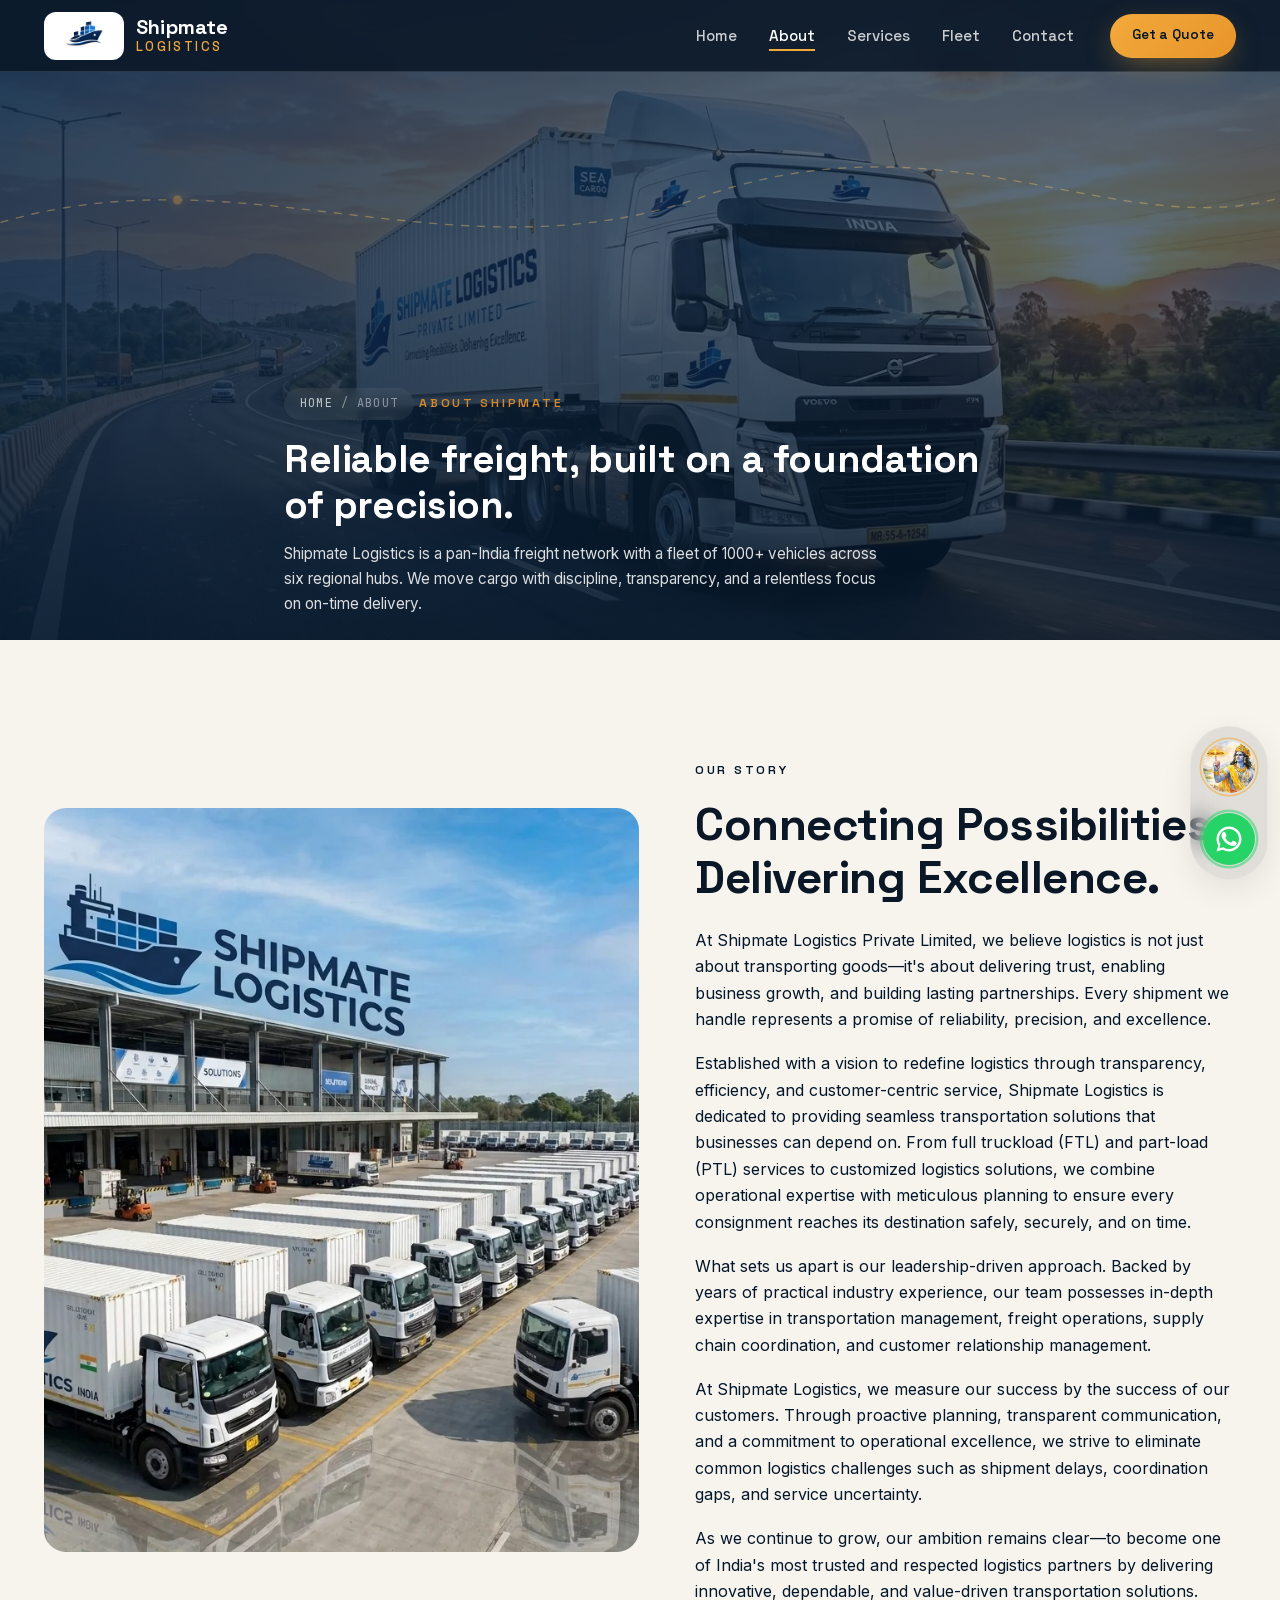
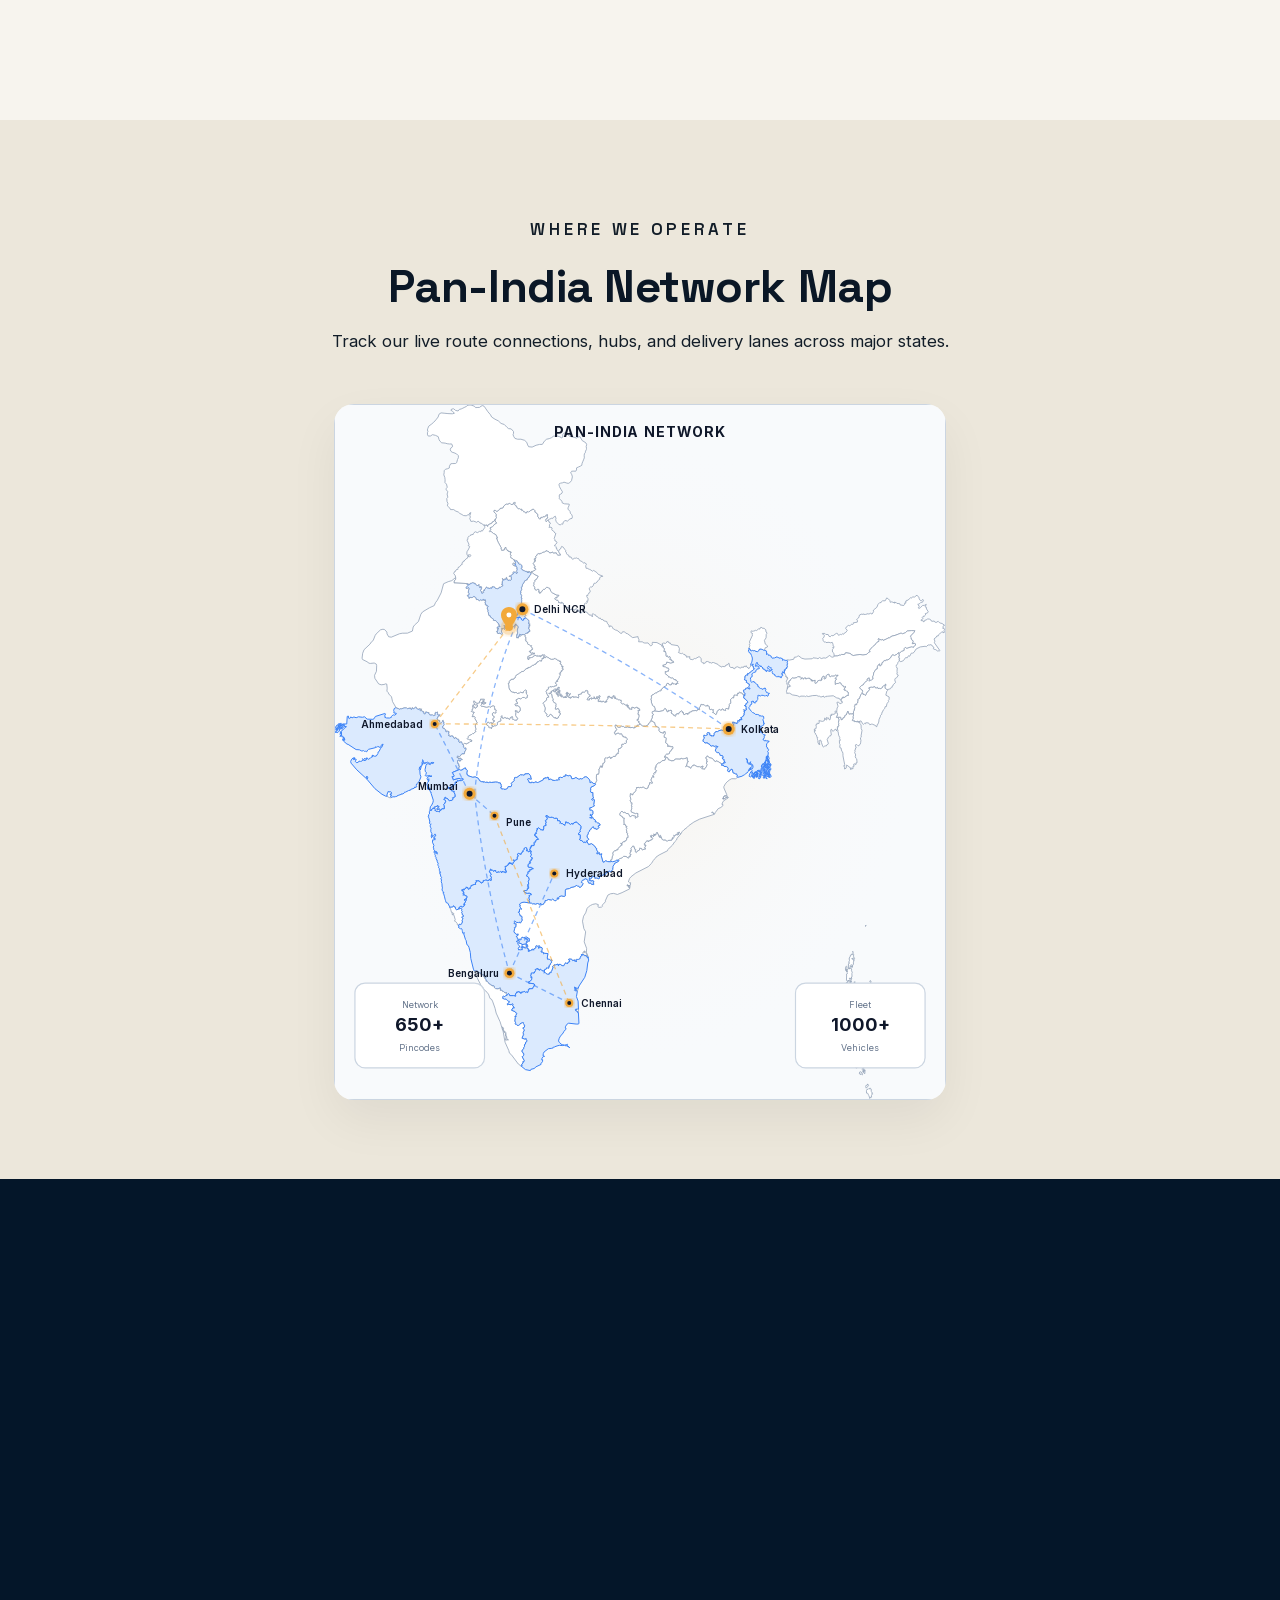
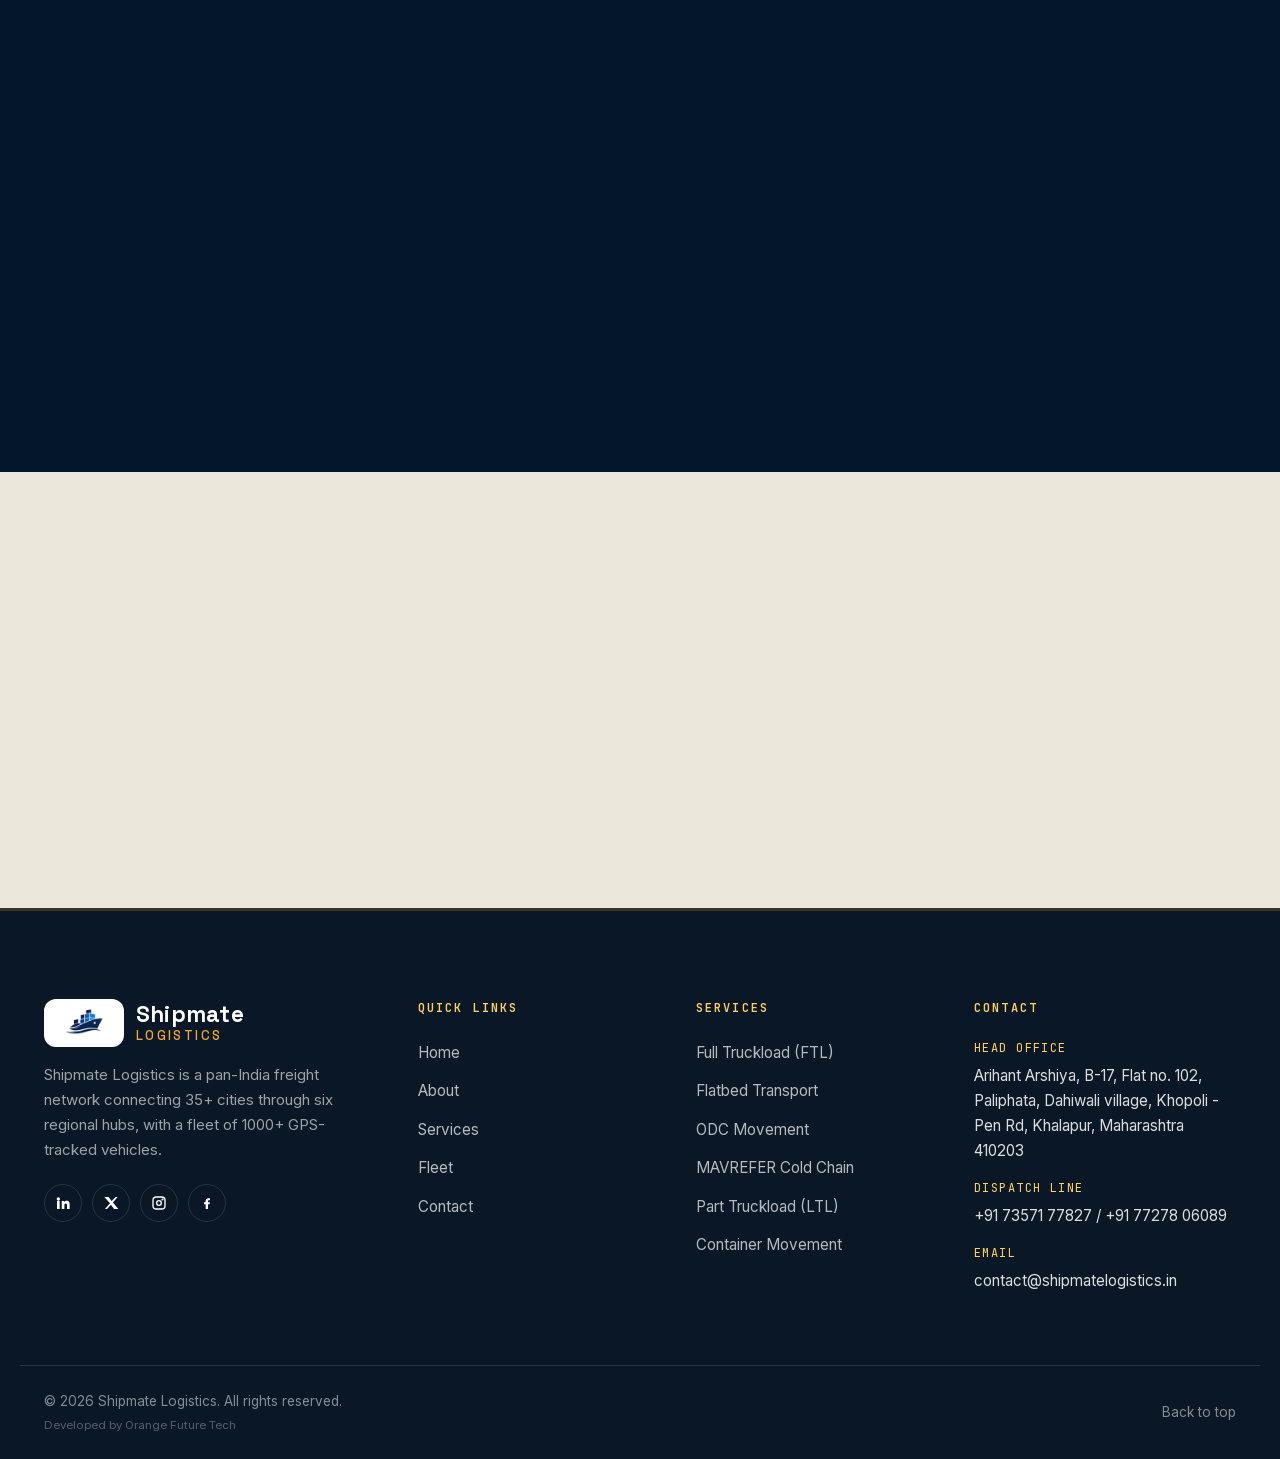
==== commit a39dd3ca: "Update official Facebook and Instagram links in footer" ====
--- a/about/index.html
+++ b/about/index.html
@@ -404,19 +404,19 @@
         <p class="footer__about" data-content="footer.about">Shipmate Logistics is a pan-India freight network
           connecting 35+ cities through six regional hubs, with a fleet of 1000+ GPS-tracked vehicles.</p>
         <div class="footer__social">
-          <a href="#" aria-label="LinkedIn"><svg viewBox="0 0 24 24" fill="currentColor">
+          <a href="https://www.linkedin.com/company/131934140/admin/dashboard/" target="_blank" rel="noopener noreferrer" aria-label="LinkedIn"><svg viewBox="0 0 24 24" fill="currentColor">
               <path d="M4.98 3.5a2.5 2.5 0 1 1 0 5 2.5 2.5 0 0 1 0-5zM3 9h4v12H3V9zm7 0h3.8v1.7h.1c.5-1 1.8-2 3.7-2 3.9 0 4.4 2.6 4.4 6V21h-4v-5.3c0-1.3 0-3-1.8-3s-2.1 1.4-2.1 2.9V21h-4V9z" />
             </svg></a>
           <a href="#" aria-label="Twitter / X"><svg viewBox="0 0 24 24" fill="currentColor">
               <path d="M18.9 3H22l-7.1 8.1L23 21h-6.3l-4.9-6.4L6 21H2.9l7.6-8.7L2 3h6.4l4.5 5.9L18.9 3z" />
             </svg></a>
-          <a href="#" aria-label="Instagram"><svg viewBox="0 0 24 24" fill="none" stroke="currentColor"
+          <a href="https://www.instagram.com/Shipmatelogistics" target="_blank" rel="noopener noreferrer" aria-label="Instagram"><svg viewBox="0 0 24 24" fill="none" stroke="currentColor"
               stroke-width="2">
               <rect x="3" y="3" width="18" height="18" rx="5" />
               <circle cx="12" cy="12" r="3.5" />
               <circle cx="17.2" cy="6.8" r="0.6" fill="currentColor" />
             </svg></a>
-          <a href="#" aria-label="Facebook"><svg viewBox="0 0 24 24" fill="currentColor">
+          <a href="https://www.facebook.com/share/1LGs19tNEM/?mibextid=wwXIfr" target="_blank" rel="noopener noreferrer" aria-label="Facebook"><svg viewBox="0 0 24 24" fill="currentColor">
               <path
                 d="M13.5 21v-7h2.4l.4-3h-2.8V9.2c0-.9.3-1.5 1.6-1.5h1.4V5c-.7-.1-1.5-.2-2.4-.2-2.5 0-4.2 1.5-4.2 4.2V11H7.5v3H10v7h3.5z" />
             </svg></a>
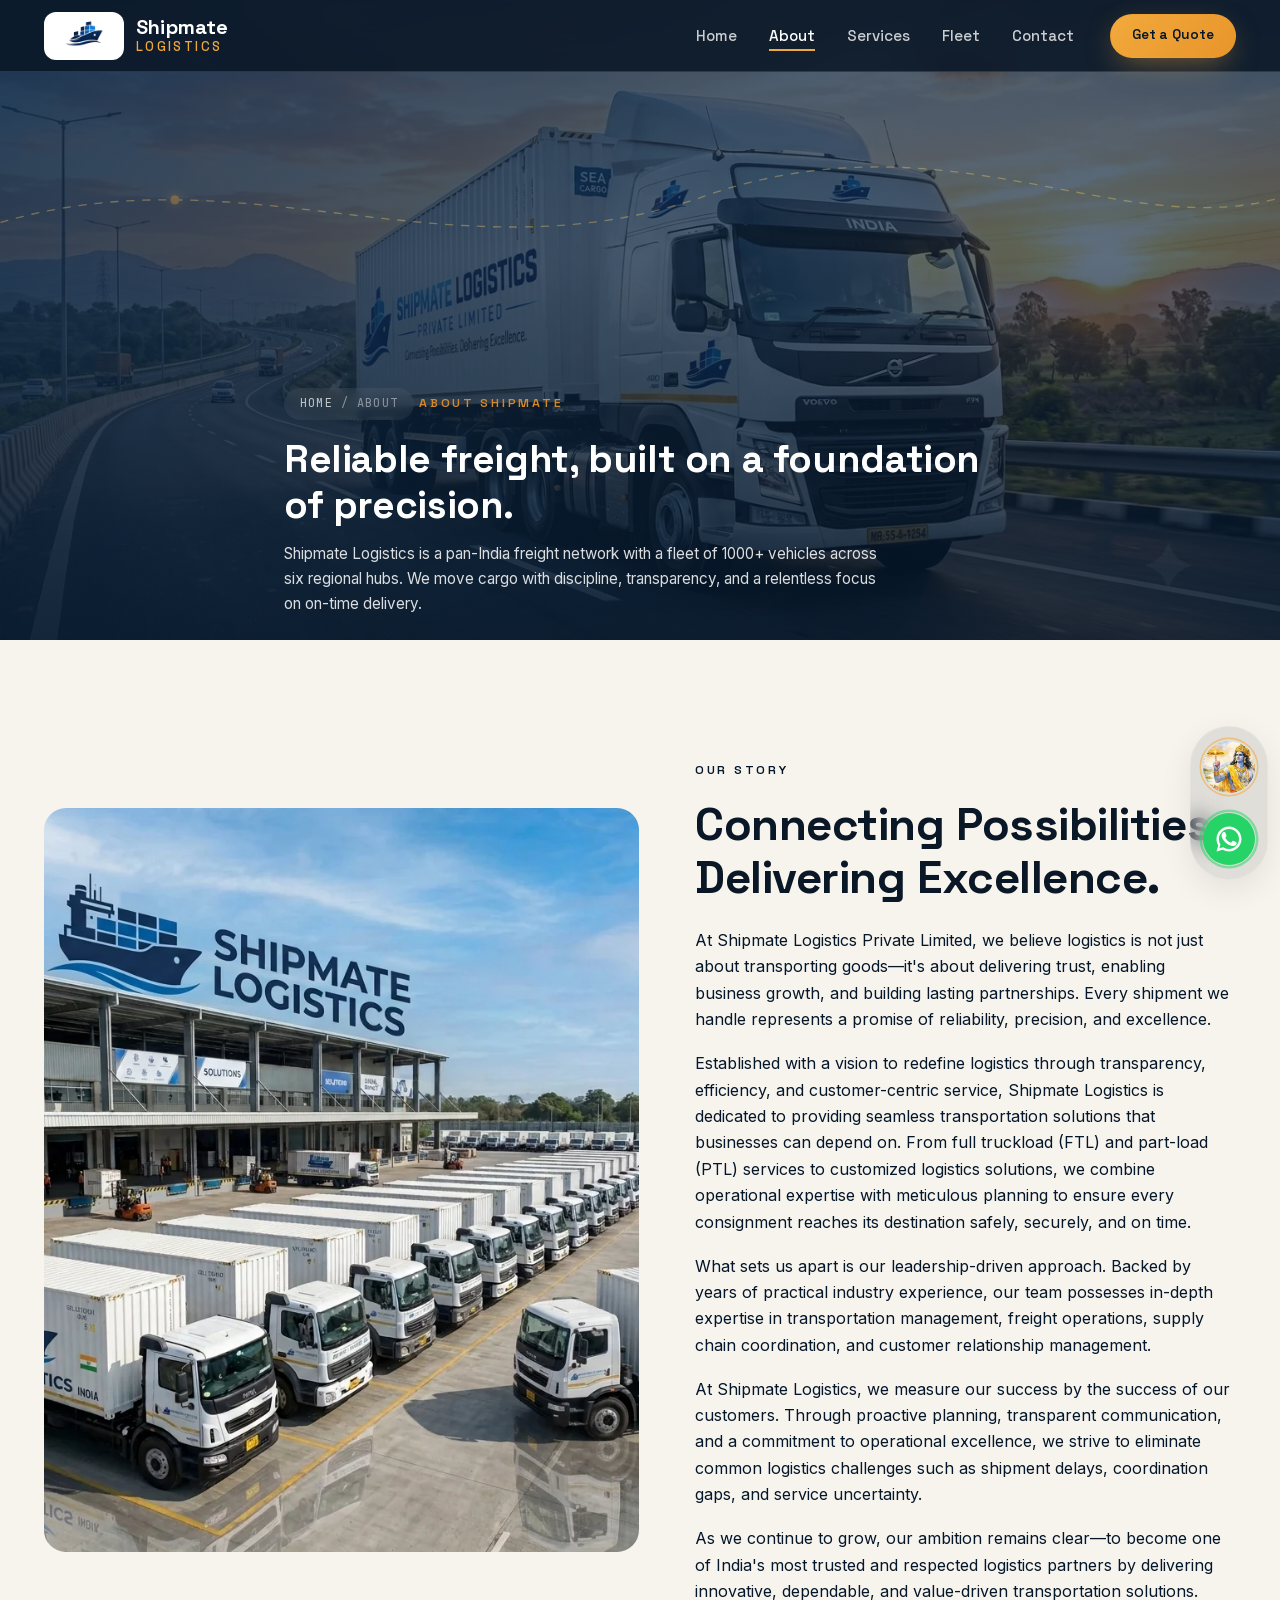
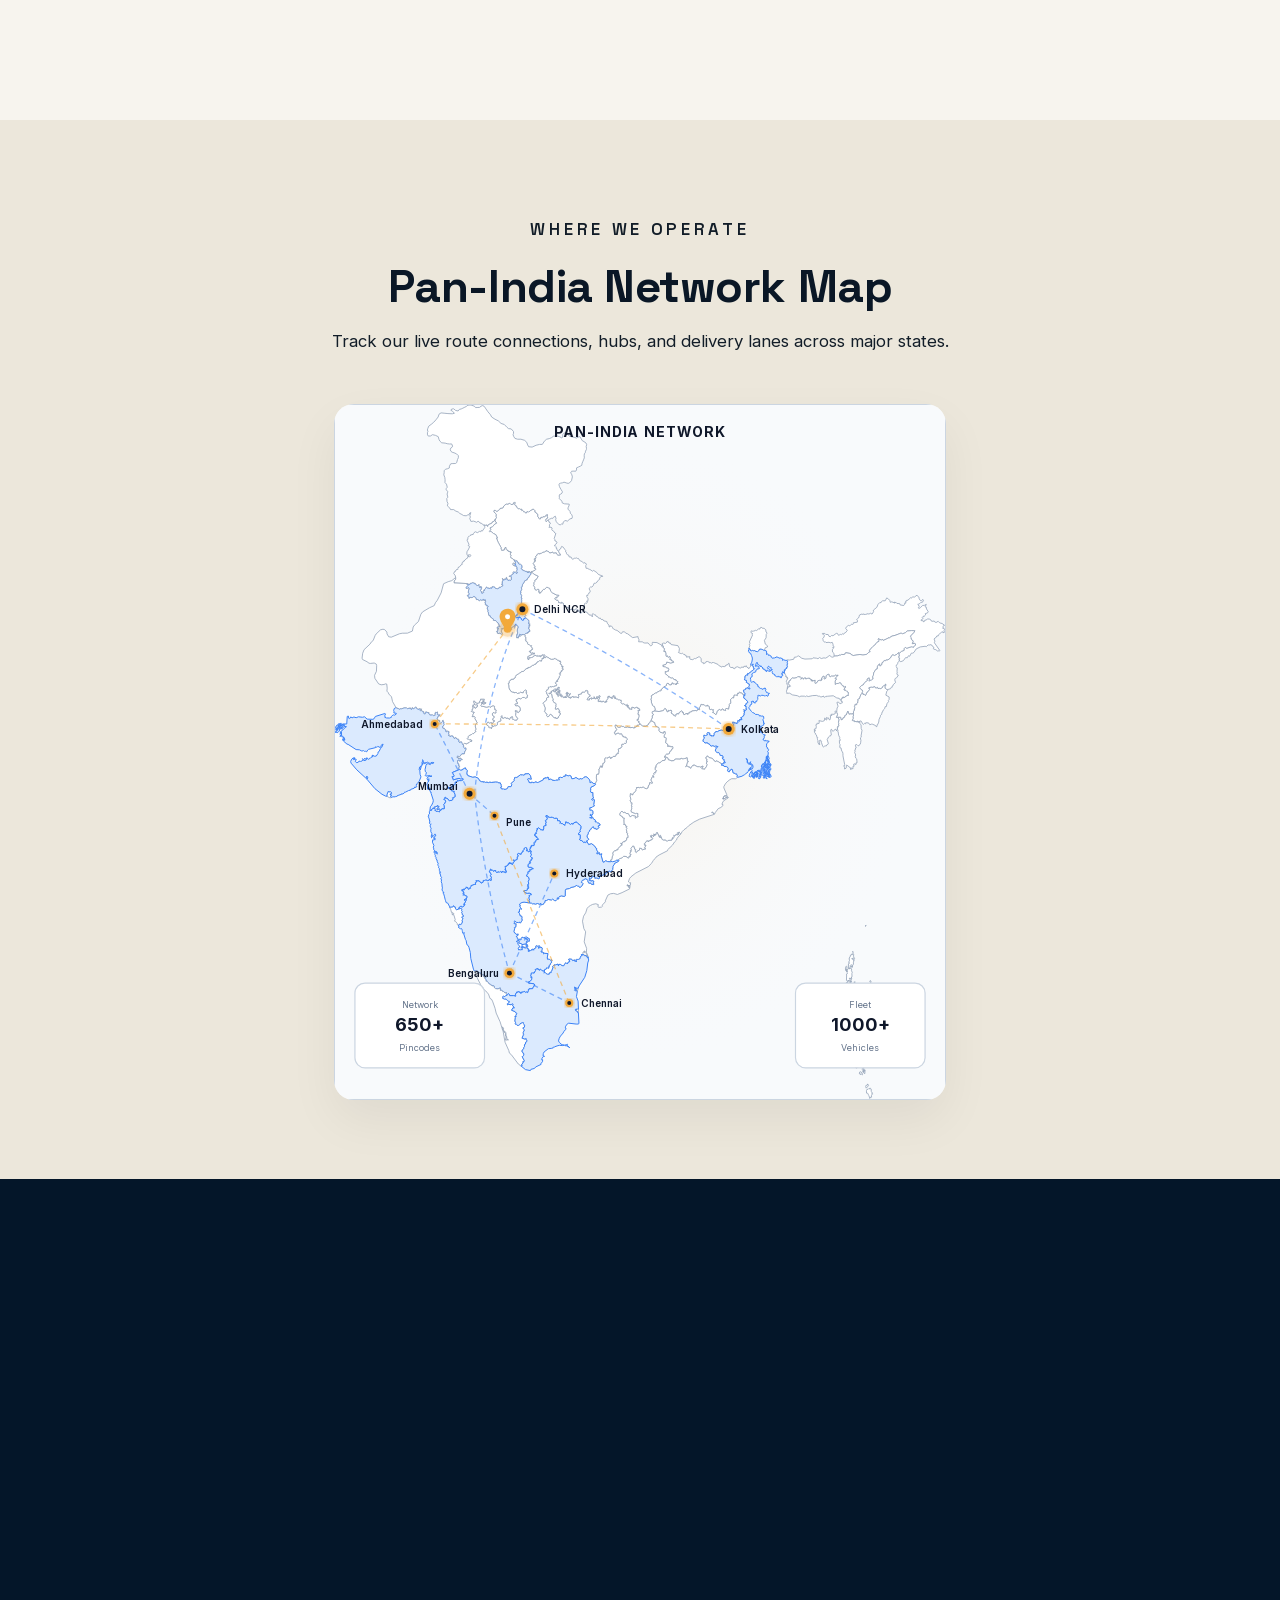
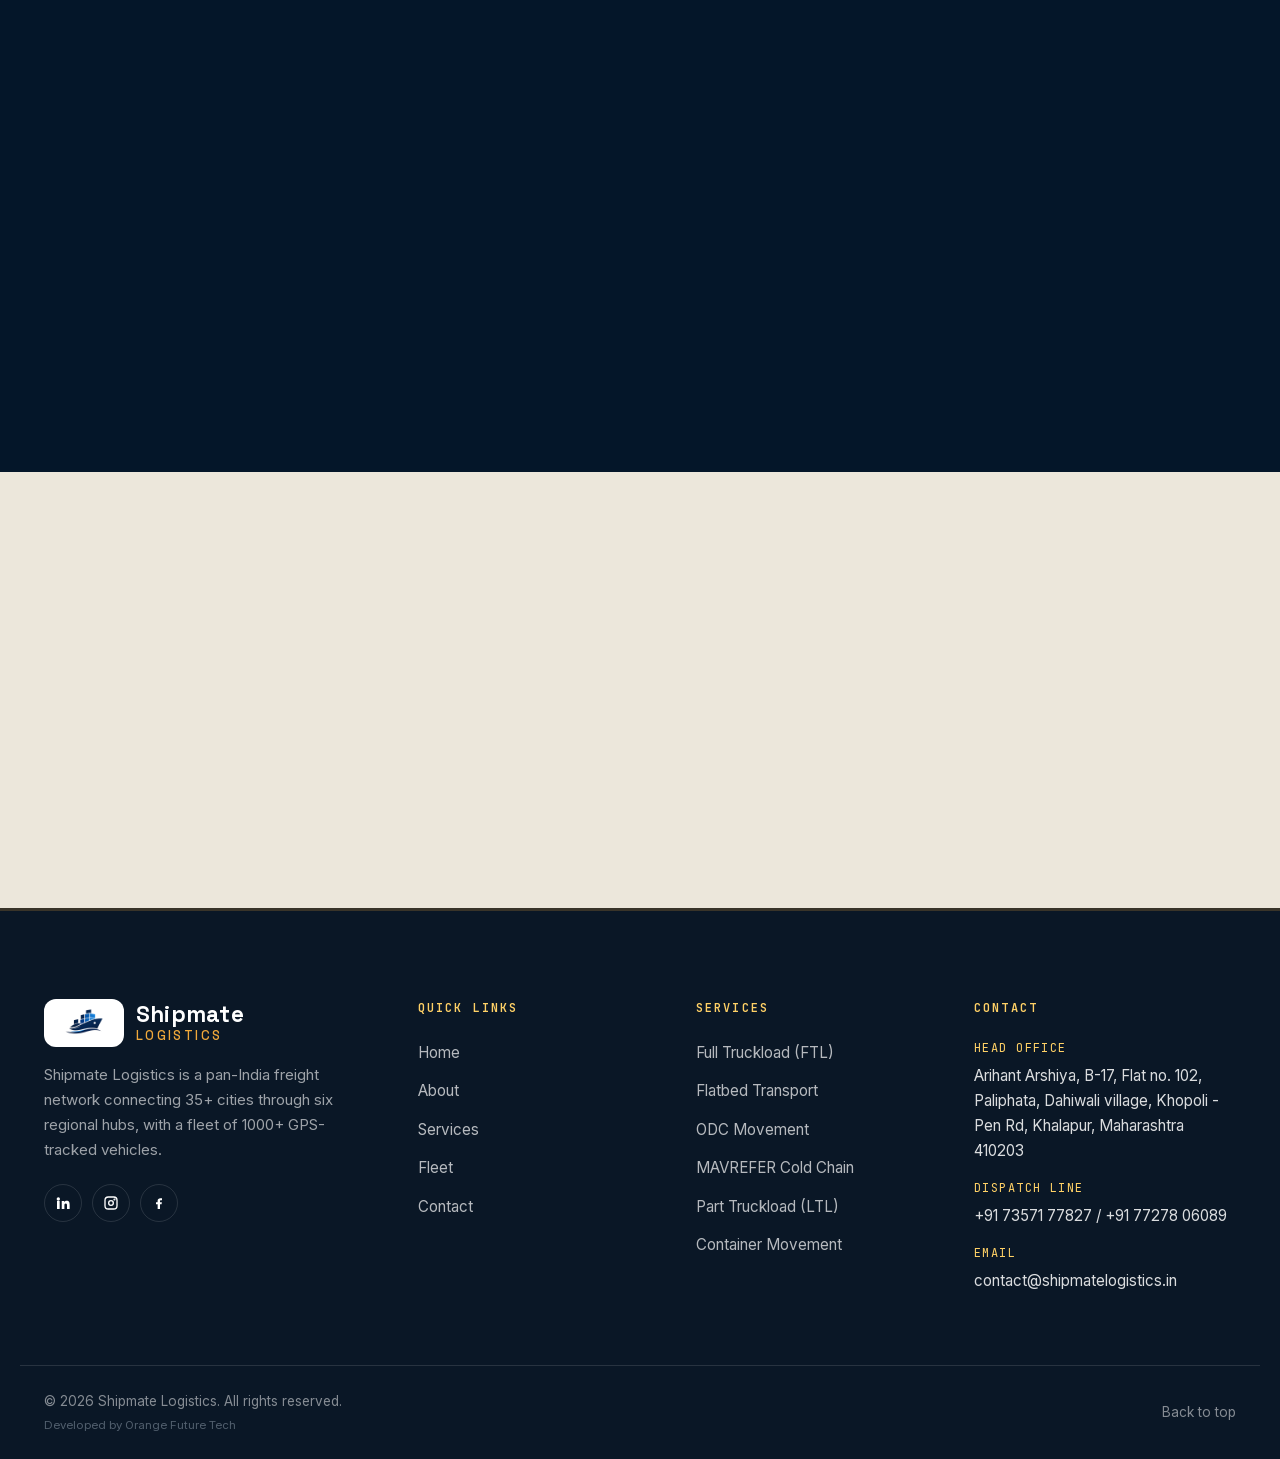
==== commit a163da86: "Remove X (Twitter) icon from footer across all pages" ====
--- a/about/index.html
+++ b/about/index.html
@@ -407,9 +407,6 @@
           <a href="https://www.linkedin.com/company/131934140/admin/dashboard/" target="_blank" rel="noopener noreferrer" aria-label="LinkedIn"><svg viewBox="0 0 24 24" fill="currentColor">
               <path d="M4.98 3.5a2.5 2.5 0 1 1 0 5 2.5 2.5 0 0 1 0-5zM3 9h4v12H3V9zm7 0h3.8v1.7h.1c.5-1 1.8-2 3.7-2 3.9 0 4.4 2.6 4.4 6V21h-4v-5.3c0-1.3 0-3-1.8-3s-2.1 1.4-2.1 2.9V21h-4V9z" />
             </svg></a>
-          <a href="#" aria-label="Twitter / X"><svg viewBox="0 0 24 24" fill="currentColor">
-              <path d="M18.9 3H22l-7.1 8.1L23 21h-6.3l-4.9-6.4L6 21H2.9l7.6-8.7L2 3h6.4l4.5 5.9L18.9 3z" />
-            </svg></a>
           <a href="https://www.instagram.com/Shipmatelogistics" target="_blank" rel="noopener noreferrer" aria-label="Instagram"><svg viewBox="0 0 24 24" fill="none" stroke="currentColor"
               stroke-width="2">
               <rect x="3" y="3" width="18" height="18" rx="5" />
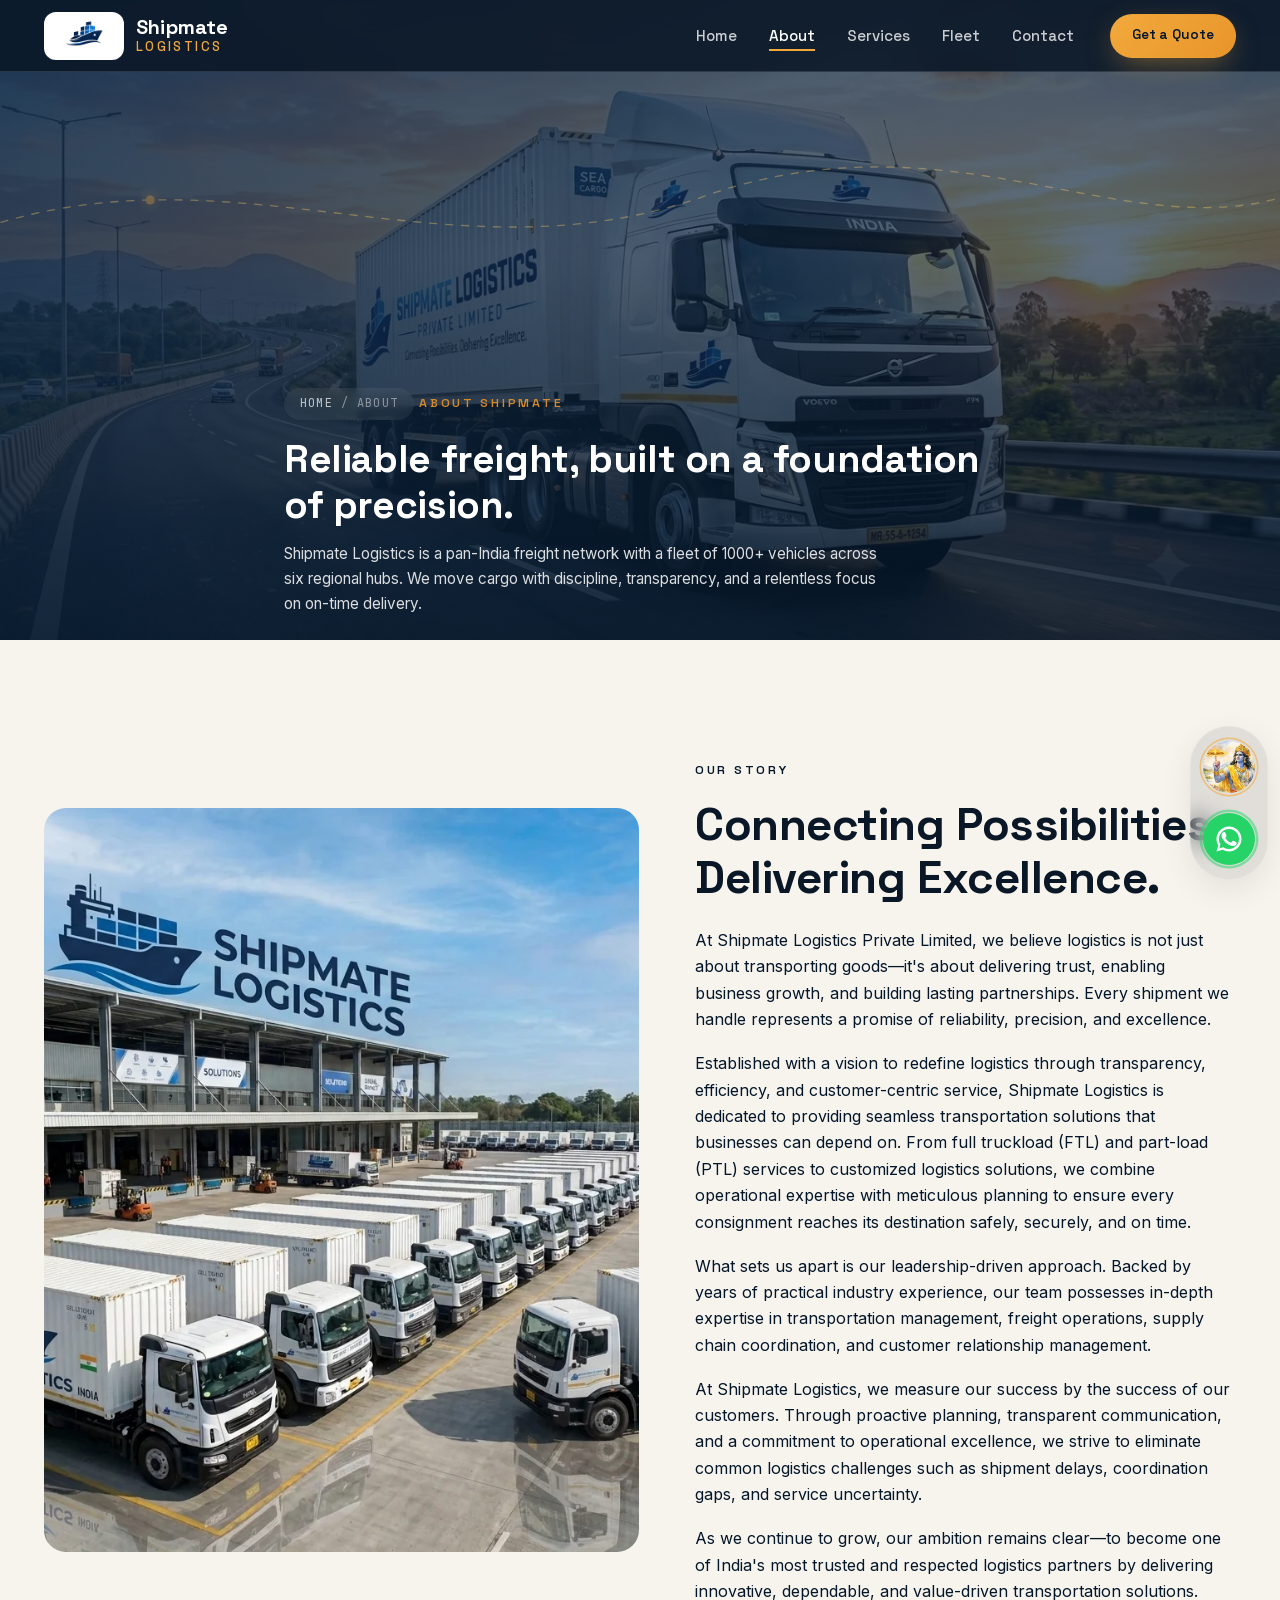
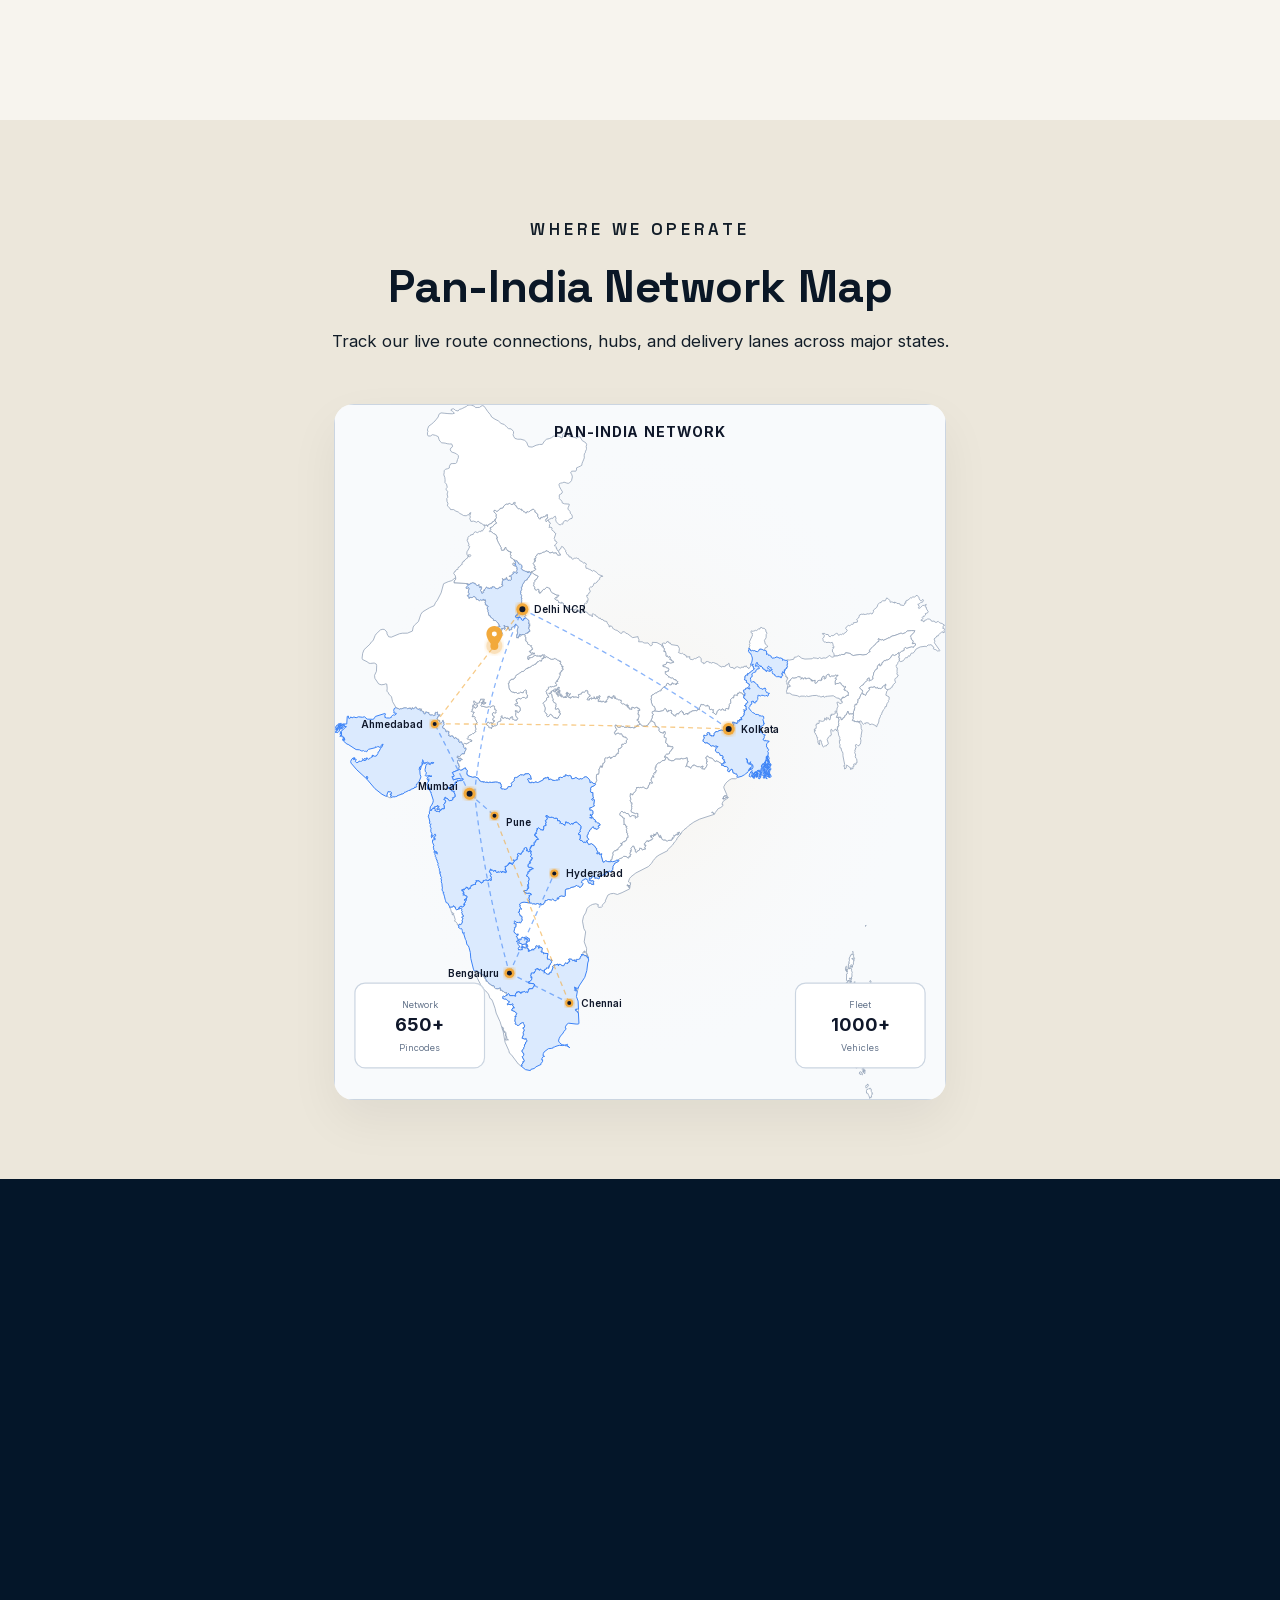
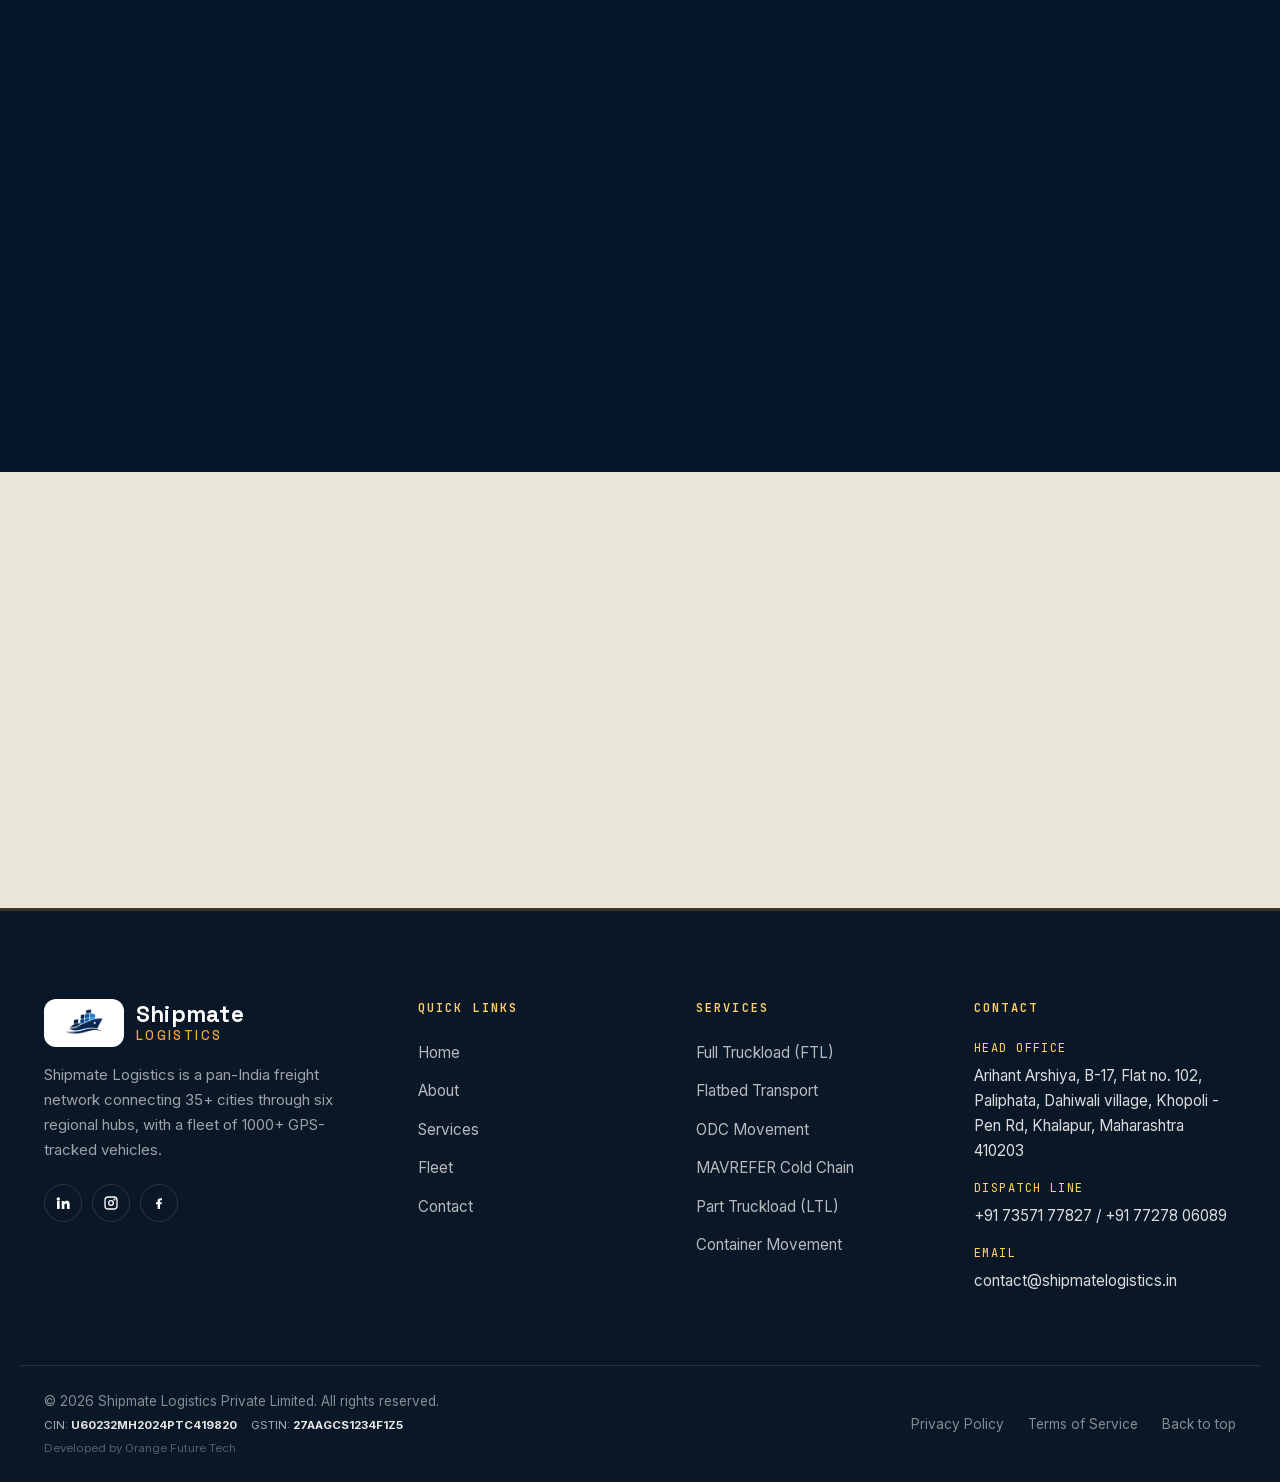
==== commit 350b7bb2: "Add Privacy Policy, Terms of Service, company registration details (CIN/GSTIN), sitemap.xml, and rob" ====
--- a/about/index.html
+++ b/about/index.html
@@ -447,12 +447,18 @@
       </div>
     </div>
 
-    <div class="container footer__bottom">
+        <div class="container footer__bottom">
       <div style="display: flex; flex-direction: column; gap: 4px;">
-        <p data-content="footer.copyright">© 2026 Shipmate Logistics. All rights reserved.</p>
+        <p data-content="footer.copyright">© 2026 Shipmate Logistics Private Limited. All rights reserved.</p>
+        <div style="font-size: 0.72rem; color: rgba(255, 255, 255, 0.65); display: flex; flex-wrap: wrap; gap: 6px 14px;">
+          <span>CIN: <strong style="color: rgba(255, 255, 255, 0.9);">U60232MH2024PTC419820</strong></span>
+          <span>GSTIN: <strong style="color: rgba(255, 255, 255, 0.9);">27AAGCS1234F1Z5</strong></span>
+        </div>
         <small style="font-size: 0.72rem; opacity: 0.55; color: var(--slate-light);">Developed by Orange Future Tech</small>
       </div>
       <div class="footer__bottom-links">
+        <a href="/privacy/">Privacy Policy</a>
+        <a href="/terms/">Terms of Service</a>
         <a href="#main">Back to top</a>
       </div>
     </div>
--- a/css/style.css
+++ b/css/style.css
@@ -3094,3 +3094,190 @@
   from { transform: scaleX(1); }
   to { transform: scaleX(0); }
 }
+
+
+/* ==========================================================================
+   Legal & Policy Pages (Privacy Policy & Terms of Service)
+   ========================================================================== */
+.legal-layout {
+  display: grid;
+  grid-template-columns: 280px 1fr;
+  gap: 48px;
+  align-items: start;
+}
+
+@media (max-width: 900px) {
+  .legal-layout {
+    grid-template-columns: 1fr;
+    gap: 32px;
+  }
+}
+
+.legal-sidebar {
+  position: sticky;
+  top: calc(var(--header-h) + 24px);
+  background: var(--white);
+  border: 1px solid var(--line-light);
+  border-radius: var(--radius-md);
+  padding: 24px;
+}
+
+.legal-sidebar__title {
+  font-family: var(--font-display);
+  font-size: 0.9rem;
+  font-weight: 700;
+  color: var(--navy-950);
+  margin-bottom: 16px;
+  text-transform: uppercase;
+  letter-spacing: 0.08em;
+}
+
+.legal-sidebar__nav {
+  list-style: none;
+  padding: 0;
+  margin: 0;
+  display: flex;
+  flex-direction: column;
+  gap: 8px;
+}
+
+.legal-sidebar__link {
+  color: var(--slate);
+  text-decoration: none;
+  font-size: 0.88rem;
+  display: block;
+  padding: 8px 12px;
+  border-radius: var(--radius-sm);
+  transition: all var(--t-fast) var(--ease);
+}
+
+.legal-sidebar__link:hover,
+.legal-sidebar__link.is-active {
+  color: var(--navy-950);
+  background: var(--cream);
+  font-weight: 600;
+}
+
+.legal-sidebar__box {
+  margin-top: 24px;
+  padding-top: 20px;
+  border-top: 1px solid var(--line-light);
+  font-size: 0.82rem;
+  color: var(--slate);
+  line-height: 1.55;
+}
+
+.legal-sidebar__box strong {
+  color: var(--navy-950);
+}
+
+.legal-card {
+  background: var(--white);
+  border: 1px solid var(--line-light);
+  border-radius: var(--radius-md);
+  padding: 48px;
+  box-shadow: 0 4px 20px rgba(10, 23, 38, 0.04);
+}
+
+@media (max-width: 640px) {
+  .legal-card {
+    padding: 24px 20px;
+  }
+}
+
+.legal-meta-bar {
+  display: flex;
+  flex-wrap: wrap;
+  align-items: center;
+  justify-content: space-between;
+  gap: 16px;
+  padding: 18px 22px;
+  background: var(--cream);
+  border: 1px solid var(--line-light);
+  border-radius: var(--radius-sm);
+  margin-bottom: 36px;
+  font-size: 0.88rem;
+  color: var(--ink);
+}
+
+.legal-badges {
+  display: flex;
+  flex-wrap: wrap;
+  gap: 10px;
+}
+
+.legal-badge {
+  display: inline-flex;
+  align-items: center;
+  gap: 6px;
+  padding: 5px 12px;
+  background: var(--navy-950);
+  color: var(--white);
+  border-radius: 4px;
+  font-size: 0.75rem;
+  font-weight: 600;
+  letter-spacing: 0.03em;
+}
+
+.legal-badge--amber {
+  background: var(--amber);
+  color: var(--navy-950);
+}
+
+.legal-article h2 {
+  font-family: var(--font-display);
+  font-size: 1.45rem;
+  font-weight: 700;
+  color: var(--navy-950);
+  margin-top: 40px;
+  margin-bottom: 16px;
+  padding-bottom: 10px;
+  border-bottom: 1px solid var(--line-light);
+}
+
+.legal-article h2:first-of-type {
+  margin-top: 0;
+}
+
+.legal-article h3 {
+  font-family: var(--font-display);
+  font-size: 1.15rem;
+  font-weight: 600;
+  color: var(--navy-800);
+  margin-top: 24px;
+  margin-bottom: 10px;
+}
+
+.legal-article p {
+  color: var(--ink);
+  line-height: 1.75;
+  margin-bottom: 16px;
+  font-size: 0.98rem;
+}
+
+.legal-article ul,
+.legal-article ol {
+  margin-bottom: 20px;
+  padding-left: 24px;
+  color: var(--ink);
+  line-height: 1.75;
+}
+
+.legal-article li {
+  margin-bottom: 8px;
+}
+
+.legal-article strong {
+  color: var(--navy-950);
+}
+
+.legal-callout {
+  background: #fdfaf3;
+  border-left: 4px solid var(--amber);
+  padding: 16px 20px;
+  border-radius: 0 var(--radius-sm) var(--radius-sm) 0;
+  margin: 24px 0;
+  font-size: 0.92rem;
+  color: var(--ink);
+  line-height: 1.6;
+}
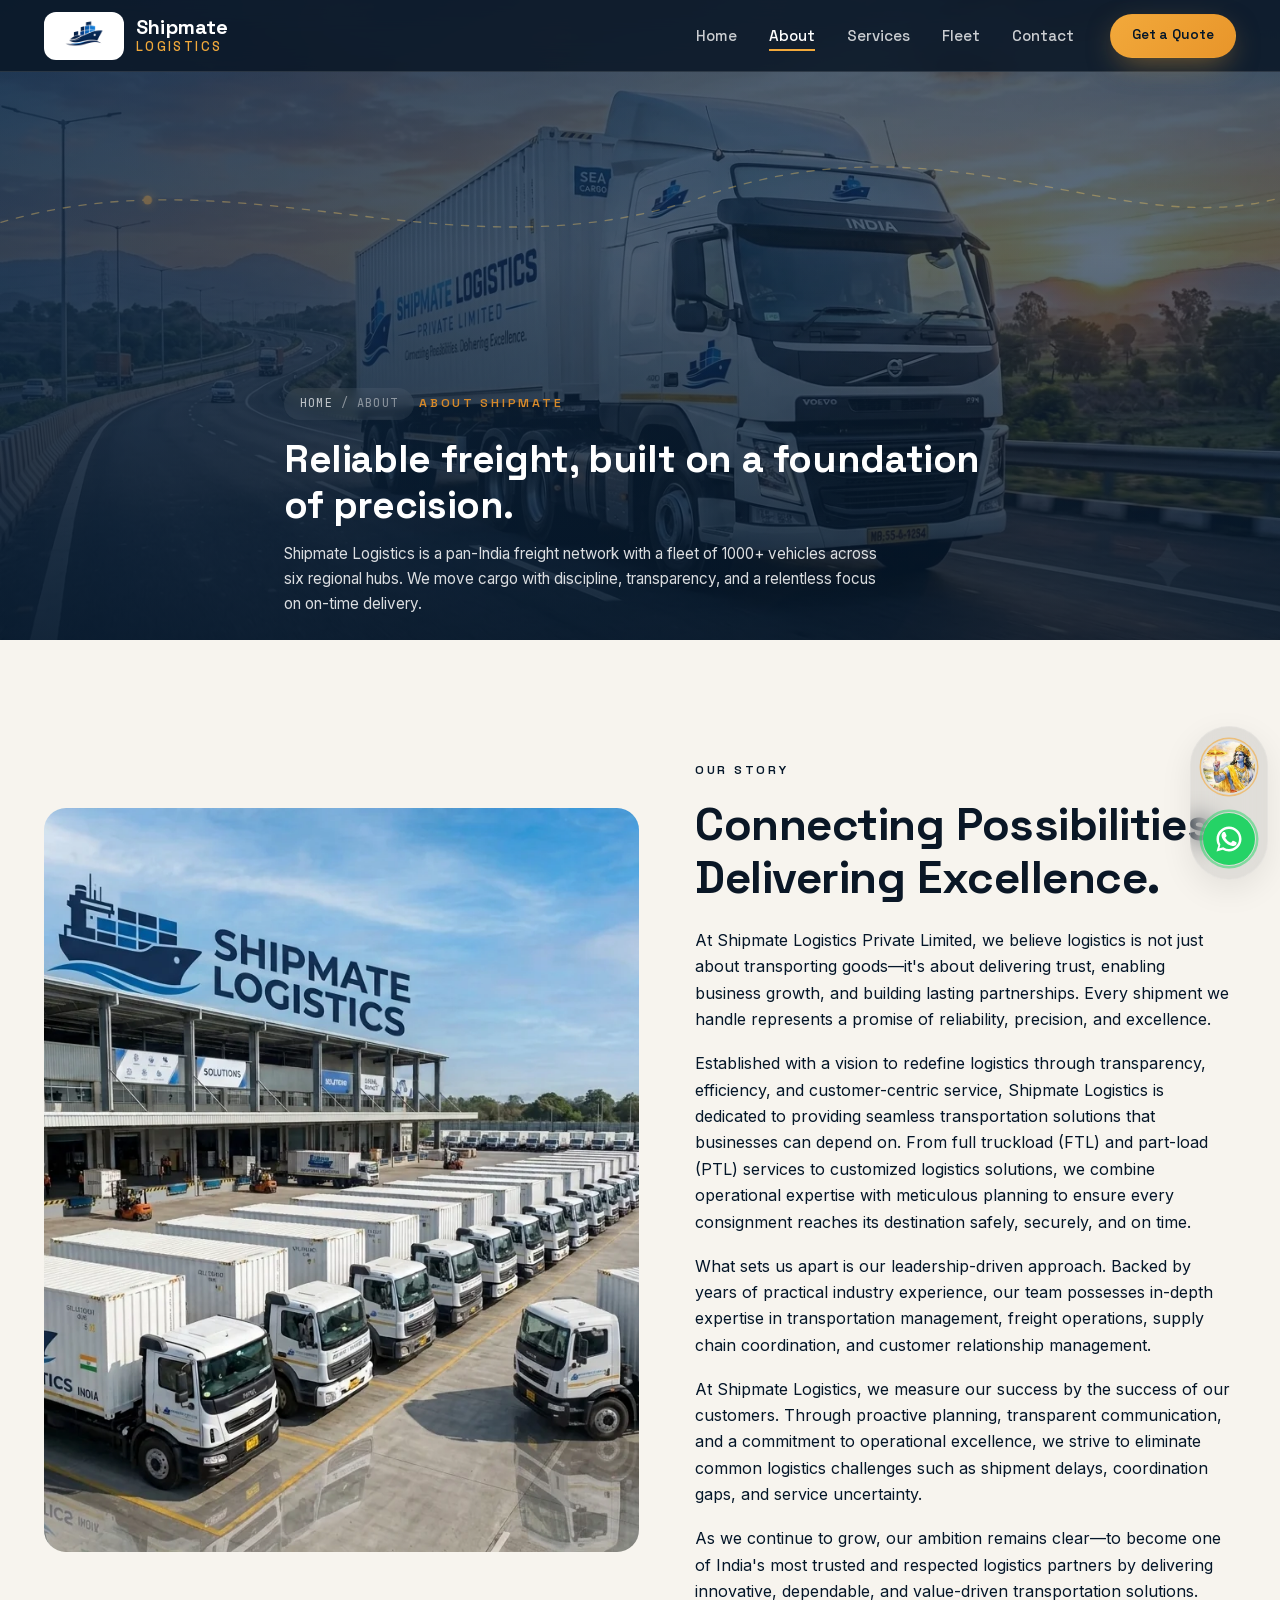
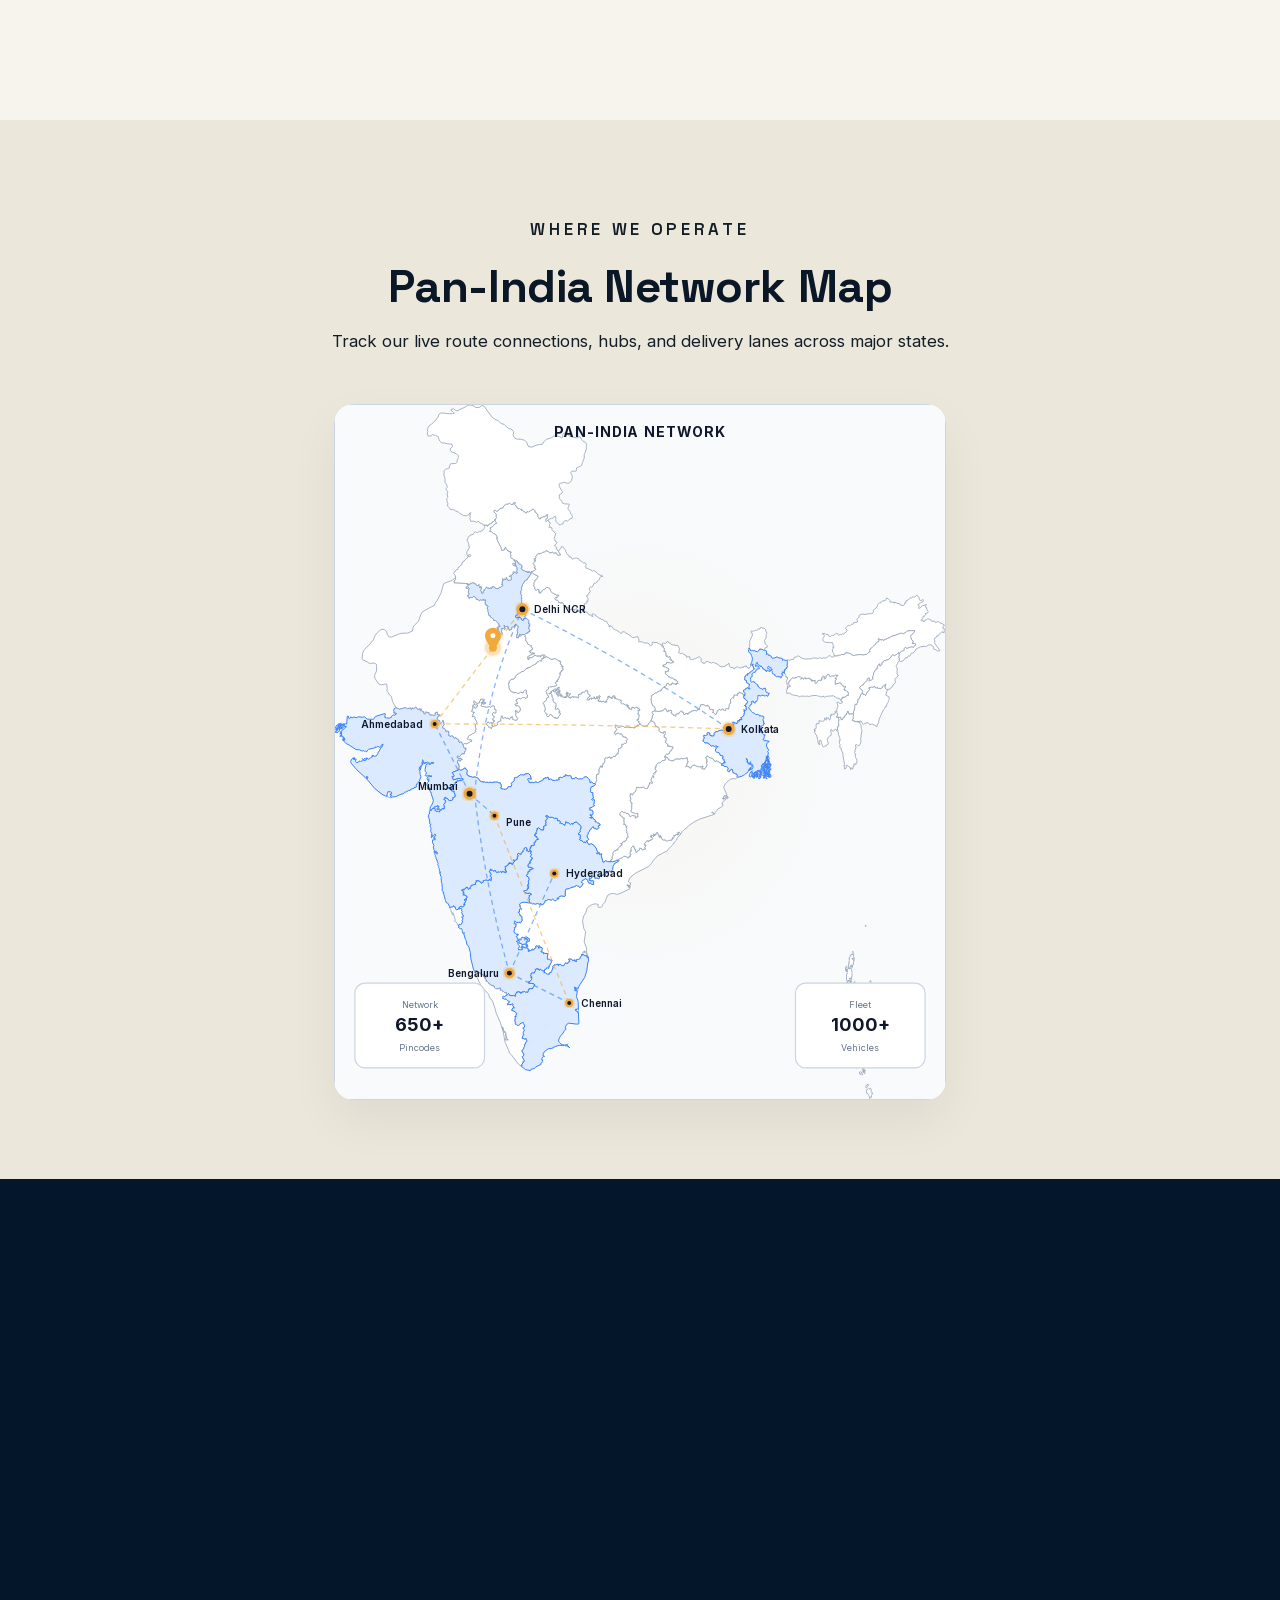
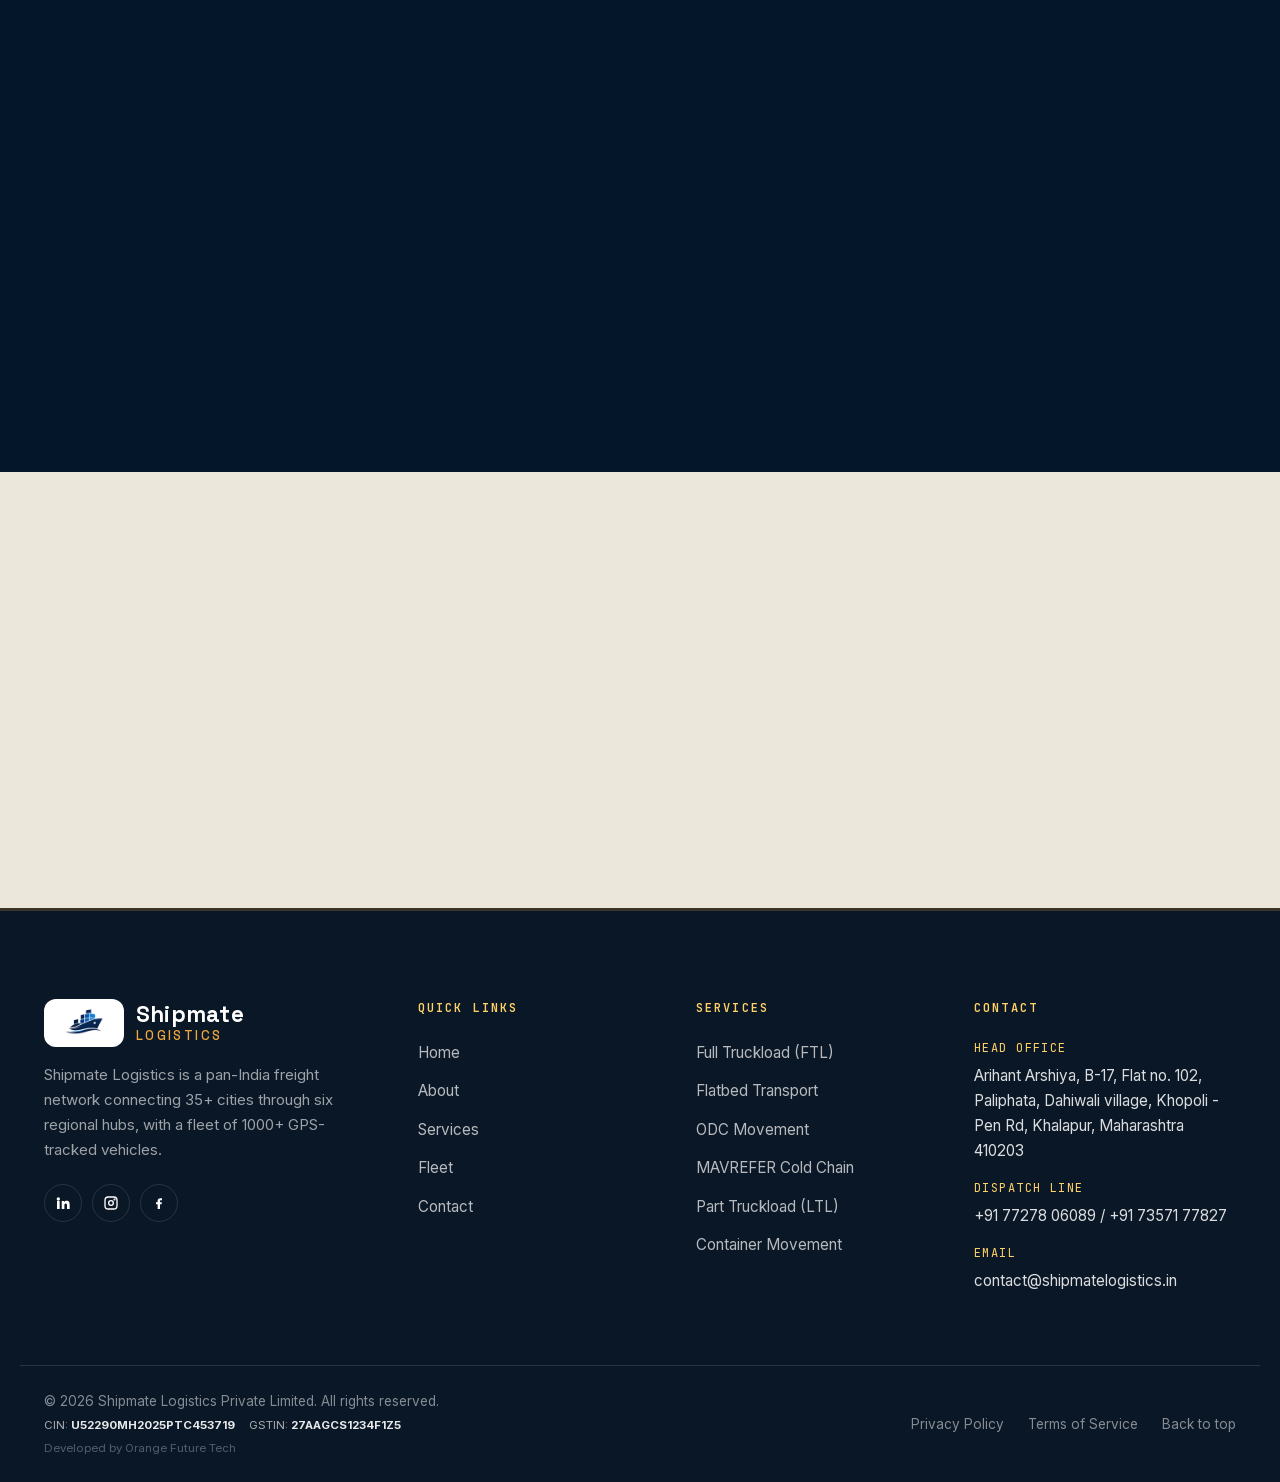
==== commit ef48241c: "Update official CIN U52290MH2025PTC453719, refine Privacy Policy and Terms of Service inspired by na" ====
--- a/about/index.html
+++ b/about/index.html
@@ -451,7 +451,7 @@
       <div style="display: flex; flex-direction: column; gap: 4px;">
         <p data-content="footer.copyright">© 2026 Shipmate Logistics Private Limited. All rights reserved.</p>
         <div style="font-size: 0.72rem; color: rgba(255, 255, 255, 0.65); display: flex; flex-wrap: wrap; gap: 6px 14px;">
-          <span>CIN: <strong style="color: rgba(255, 255, 255, 0.9);">U60232MH2024PTC419820</strong></span>
+          <span>CIN: <strong style="color: rgba(255, 255, 255, 0.9);">U52290MH2025PTC453719</strong></span>
           <span>GSTIN: <strong style="color: rgba(255, 255, 255, 0.9);">27AAGCS1234F1Z5</strong></span>
         </div>
         <small style="font-size: 0.72rem; opacity: 0.55; color: var(--slate-light);">Developed by Orange Future Tech</small>
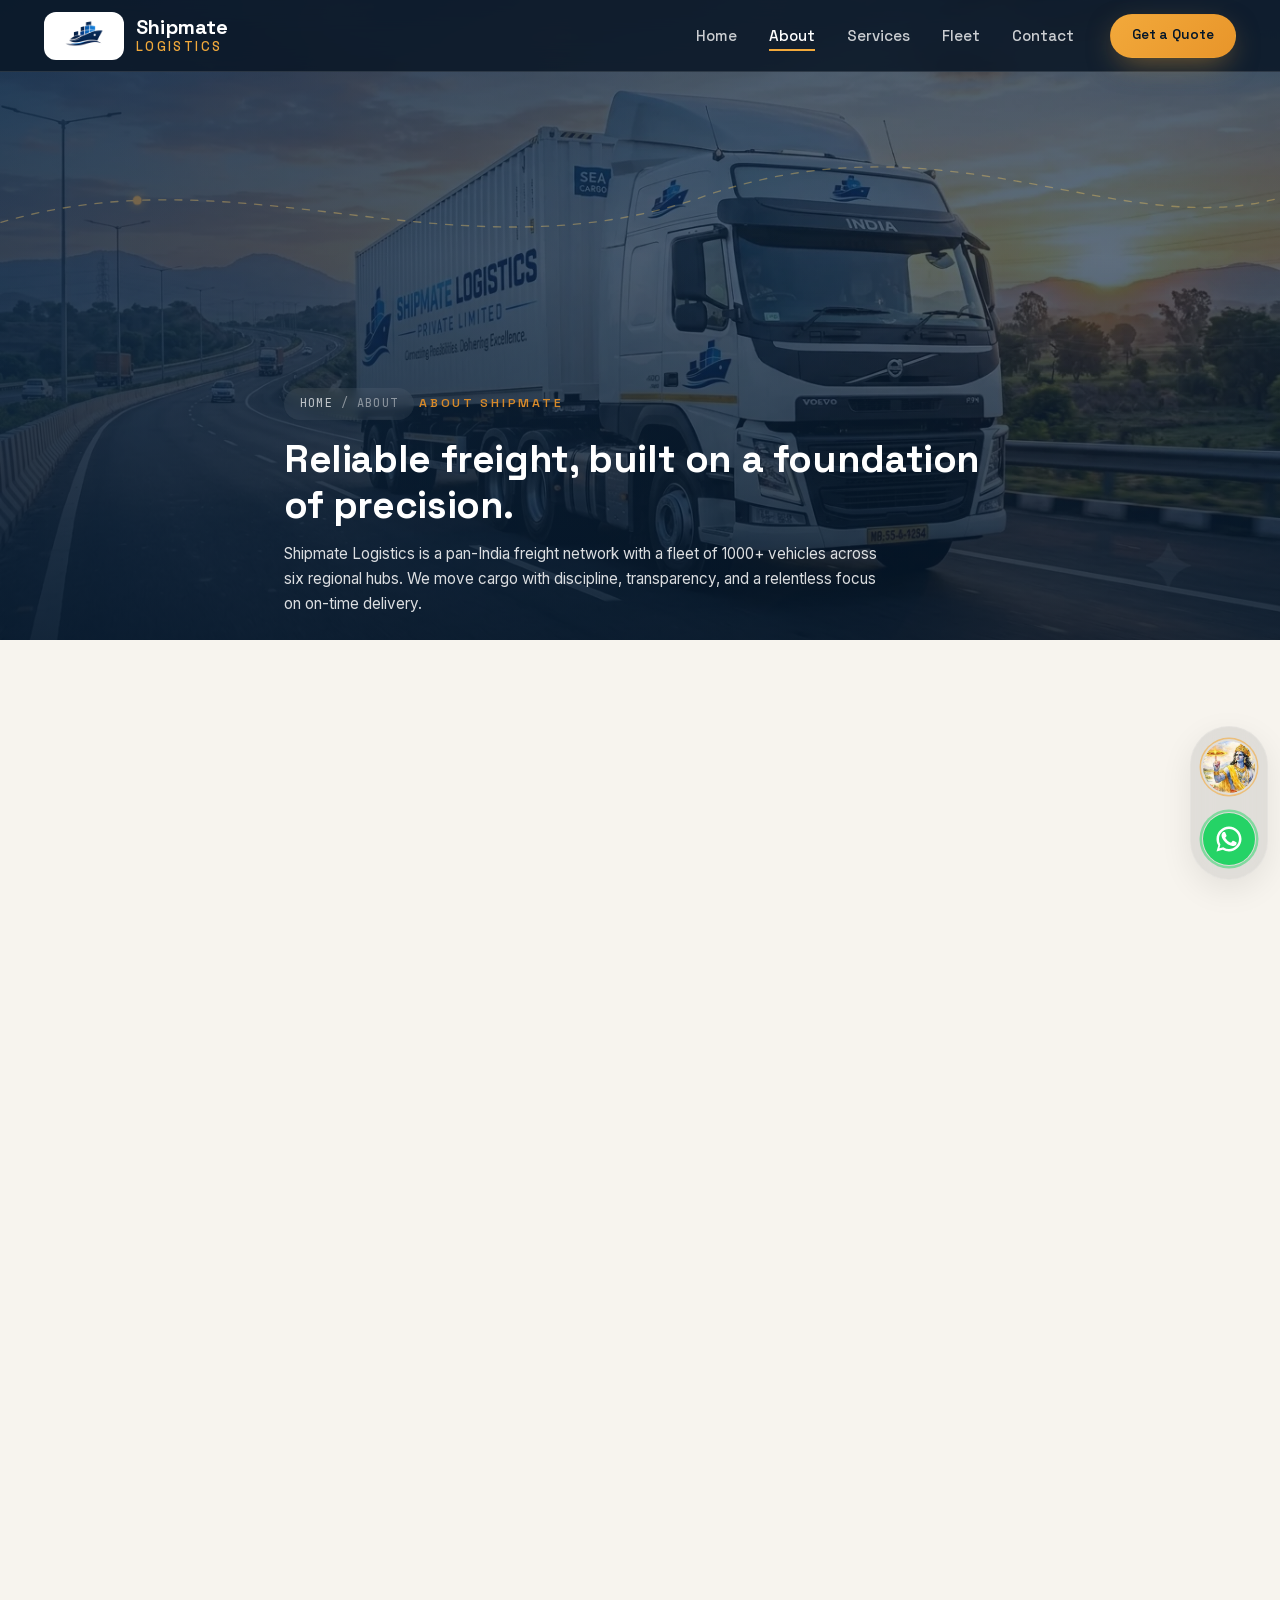
==== commit 5a73355b: "Enhance enterprise security headers, edge caching, and SEO crawl rules for live deployment" ====
--- a/about/index.html
+++ b/about/index.html
@@ -4,6 +4,7 @@
 <head>
   <meta charset="UTF-8">
   <meta name="viewport" content="width=device-width, initial-scale=1.0">
+  <meta name="referrer" content="strict-origin-when-cross-origin">
   <title>About Us | Shipmate Logistics — Reliable Freight, Built on Precision</title>
   <meta name="description"
     content="Shipmate Logistics is a pan-India freight network with a fleet of 1000+ vehicles across six regional hubs. We move cargo with discipline, transparency, and a relentless focus on on-time delivery.">
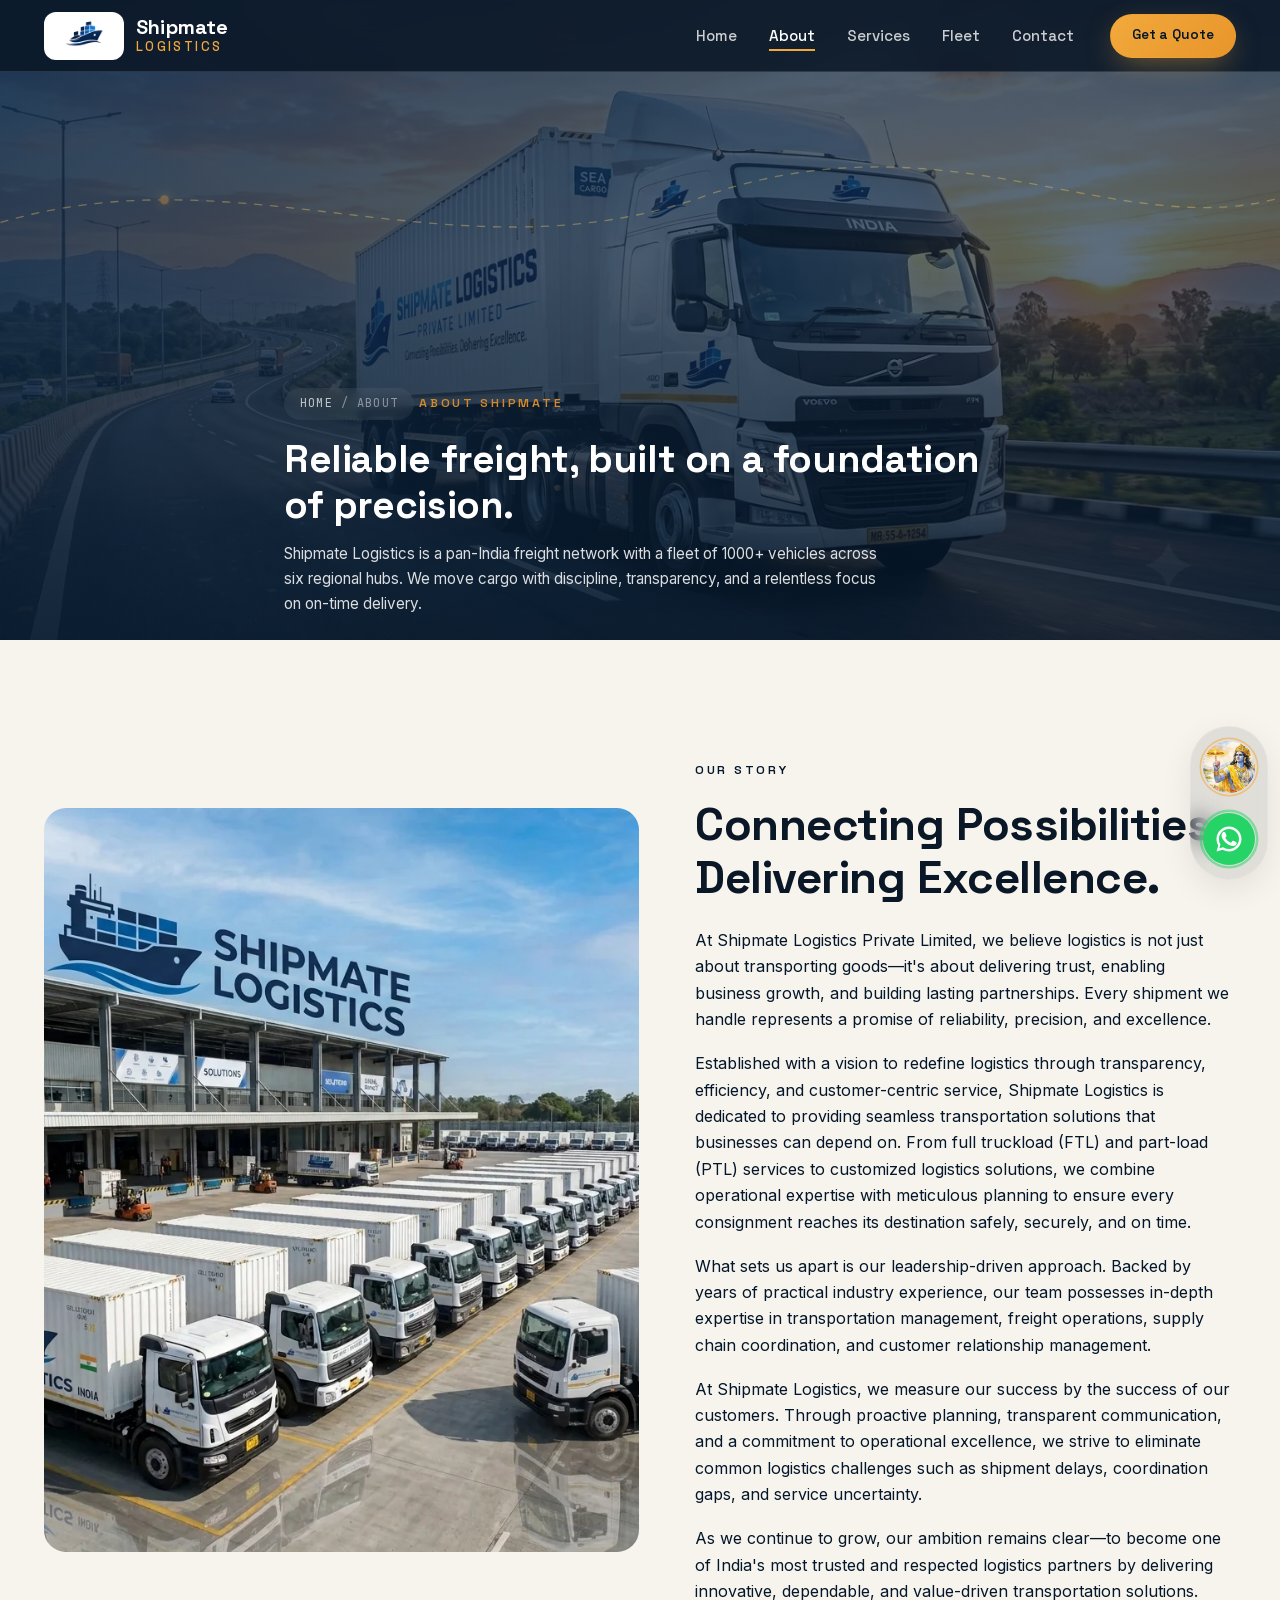
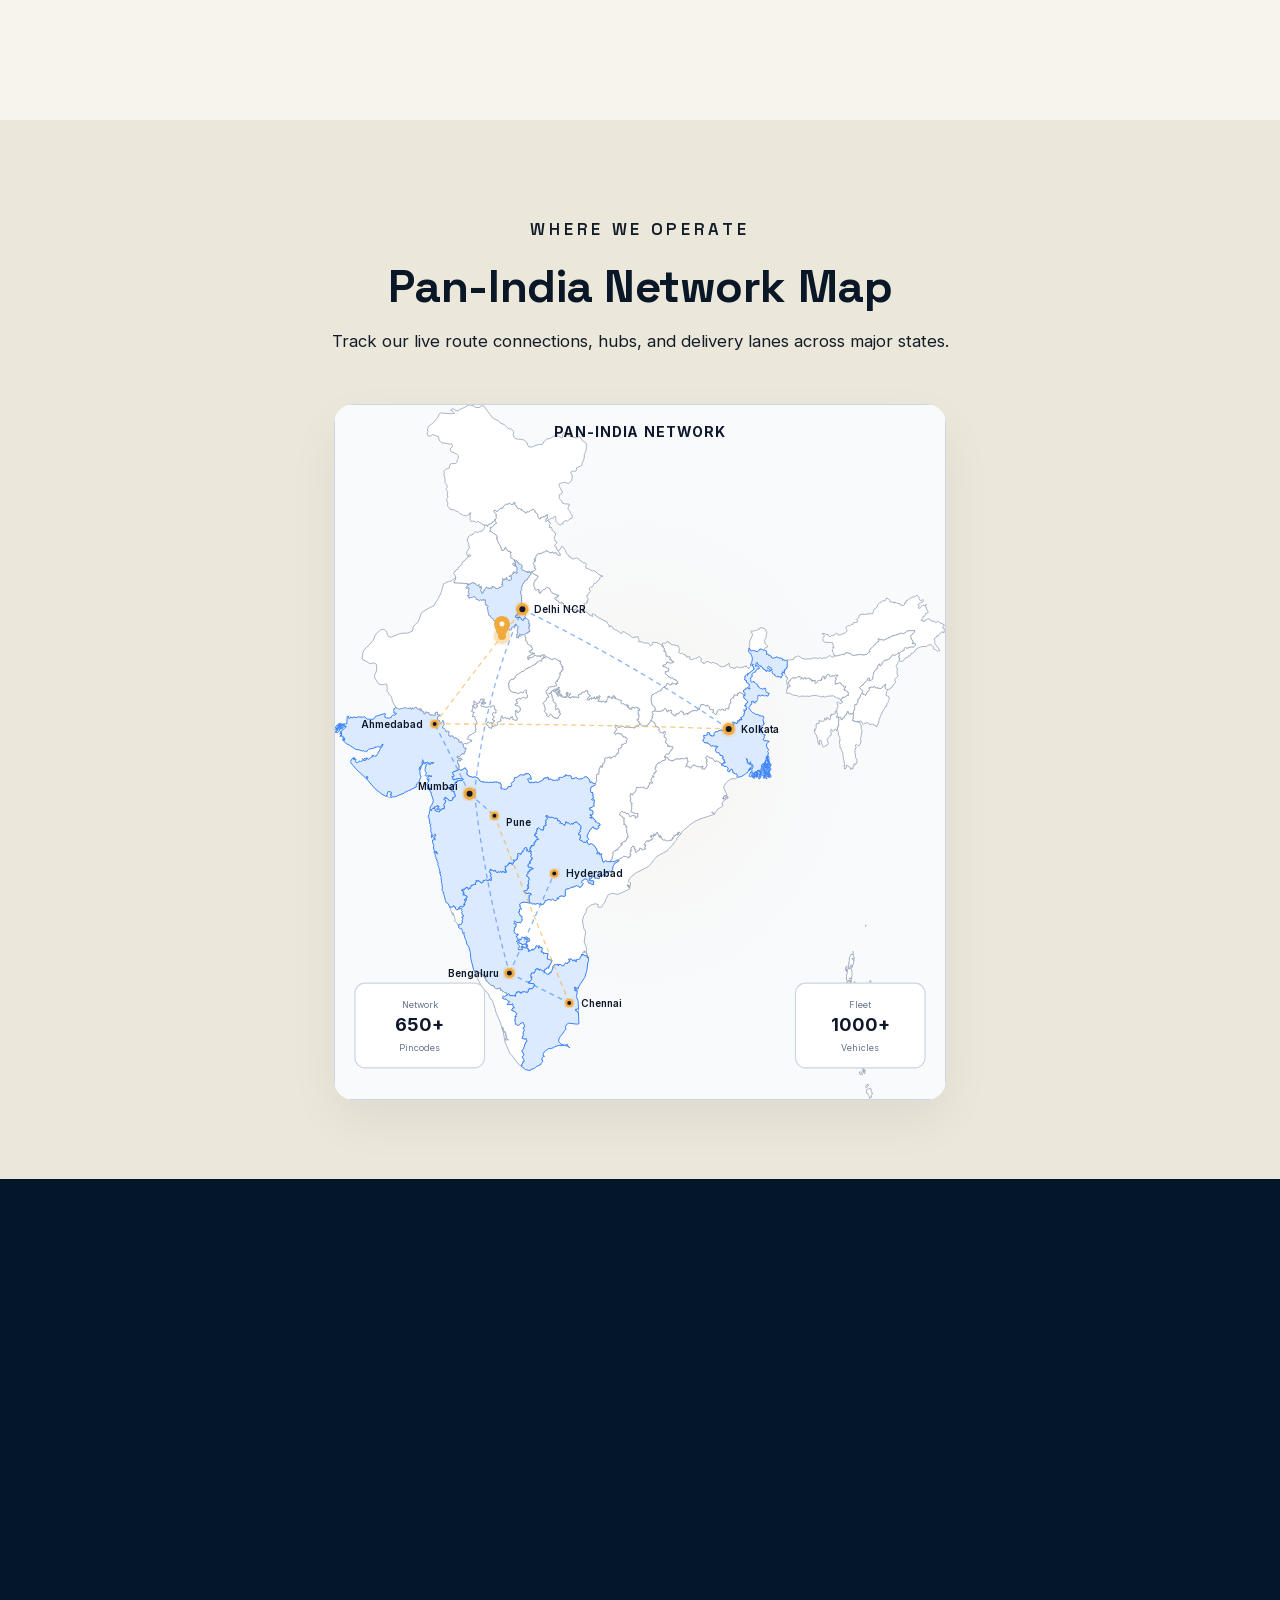
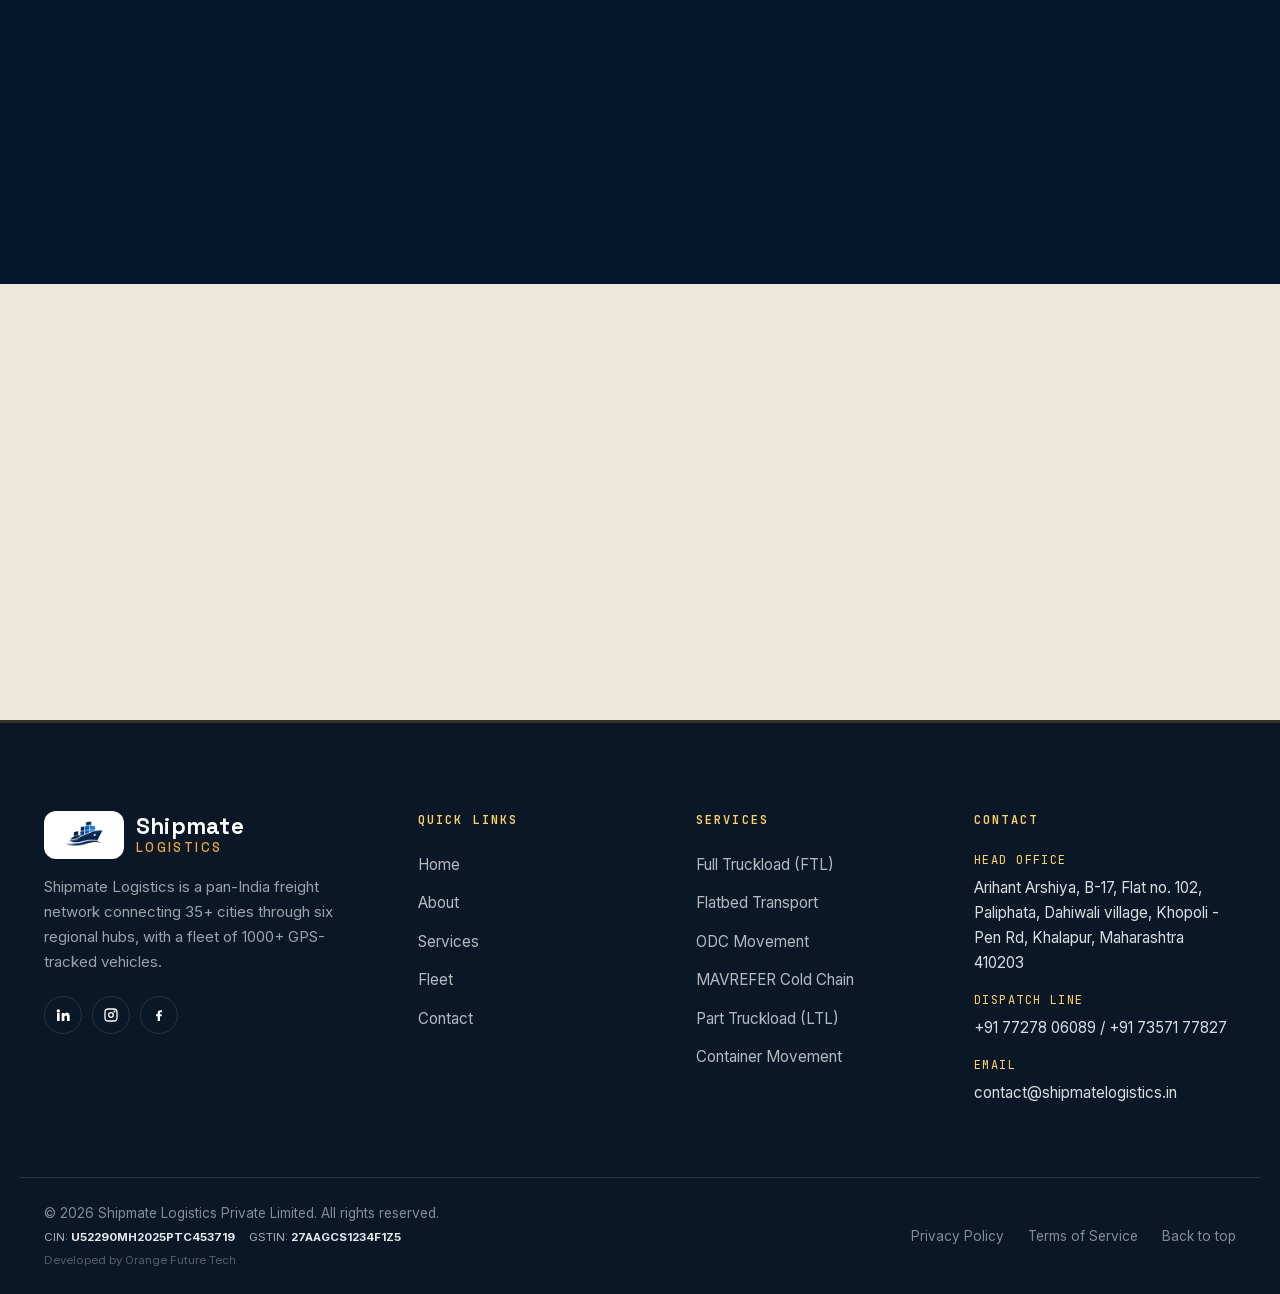
==== commit 4cd909bf: "Remove leadership team member cards, photos, and bios completely" ====
--- a/about/index.html
+++ b/about/index.html
@@ -342,8 +342,6 @@
           <div class="lede" style="margin-top: 1.5rem; display: flex; flex-direction: column; gap: 1rem; color: rgba(255,255,255,0.7);" data-content="about.leadership.intro" data-content-html="true"></div>
         </div>
 
-        <div id="leadershipTeam" class="team-grid"></div>
-
         <div class="grid grid-4" id="leadershipPoints"></div>
         <p class="lede" style="margin-top:2rem;" data-content="about.leadership.outro">Our goal is simple—to provide
           dependable logistics services that keep your business moving with confidence.</p>
--- a/css/style.css
+++ b/css/style.css
@@ -2648,265 +2648,8 @@
   line-height: 1;
 }
 
-.team-grid {
-  display: grid;
-  grid-template-columns: repeat(auto-fit, minmax(240px, 1fr));
-  gap: 2rem;
-  margin: 2.5rem 0 2rem;
-}
-
-.team-card {
-  background: rgba(255,255,255,0.06);
-  border: 1px solid rgba(255,255,255,0.12);
-  border-radius: 16px;
-  padding: 2rem;
-  display: flex;
-  align-items: center;
-  gap: 1.5rem;
-  cursor: pointer;
-  transition: background 0.2s ease, transform 0.2s ease, box-shadow 0.2s ease;
-}
-
-.team-card:hover {
-  background: rgba(255,255,255,0.1);
-  transform: translateY(-4px);
-  box-shadow: 0 16px 40px rgba(0,0,0,0.3);
-}
-
-.team-card__photo {
-  width: 90px;
-  height: 90px;
-  border-radius: 50%;
-  overflow: hidden;
-  flex-shrink: 0;
-  border: 3px solid rgba(242,169,59,0.5);
-  background: rgba(255,255,255,0.08);
-  display: flex;
-  align-items: center;
-  justify-content: center;
-}
-
-.team-card__photo img {
-  width: 100%;
-  height: 100%;
-  object-fit: cover;
-}
-
-.team-card__avatar-placeholder {
-  width: 100%;
-  height: 100%;
-  display: flex;
-  align-items: center;
-  justify-content: center;
-  color: rgba(255,255,255,0.35);
-  background: rgba(255,255,255,0.06);
-}
-
-.team-card__info {
-  flex: 1;
-  min-width: 0;
-}
-
-.team-card__name {
-  font-size: 1.05rem;
-  font-weight: 700;
-  color: #ffffff;
-  margin: 0 0 0.25rem;
-}
-
-.team-card__title {
-  font-size: 0.82rem;
-  color: rgba(255,255,255,0.6);
-  margin: 0 0 0.75rem;
-}
-
-.team-card__cta {
-  font-size: 0.78rem;
-  color: #f2a93b;
-  font-weight: 600;
-  letter-spacing: 0.02em;
-  transition: letter-spacing 0.2s;
-}
-
-.team-card:hover .team-card__cta {
-  letter-spacing: 0.06em;
-}
-
-.team-modal {
-  position: fixed;
-  inset: 0;
-  z-index: 10000;
-  display: flex;
-  align-items: center;
-  justify-content: center;
-  padding: 1rem;
-  opacity: 0;
-  pointer-events: none;
-  transition: opacity 0.25s ease;
-}
-
-.team-modal.is-open {
-  opacity: 1;
-  pointer-events: auto;
-}
-
-.team-modal__backdrop {
-  position: absolute;
-  inset: 0;
-  background: rgba(4,22,41,0.85);
-  backdrop-filter: blur(6px);
-  -webkit-backdrop-filter: blur(6px);
-}
-
-.team-modal__box {
-  position: relative;
-  background: #ffffff;
-  border-radius: 20px;
-  padding: 2.5rem;
-  max-width: 760px;
-  width: 100%;
-  max-height: 85vh;
-  display: flex;
-  flex-direction: column;
-  box-shadow: 0 32px 80px rgba(0,0,0,0.35);
-  transform: translateY(20px) scale(0.96);
-  transition: transform 0.25s ease;
-}
-
-.team-modal__content {
-  display: flex;
-  gap: 2.5rem;
-  align-items: flex-start;
-  text-align: left;
-  overflow-y: auto;
-  max-height: calc(85vh - 5rem);
-  width: 100%;
-}
-
-.team-modal__left {
-  flex-shrink: 0;
-}
-
-.team-modal__right {
-  flex-grow: 1;
-}
-
-.team-modal.is-open .team-modal__box {
-  transform: translateY(0) scale(1);
-}
-
-.team-modal__close {
-  position: absolute;
-  top: 1rem;
-  right: 1.25rem;
-  background: none;
-  border: none;
-  font-size: 1.8rem;
-  line-height: 1;
-  color: #888;
-  cursor: pointer;
-  transition: color 0.15s;
-}
-
-.team-modal__close:hover { color: #041629; }
-
-.team-modal__photo {
-  width: 120px;
-  height: 120px;
-  border-radius: 50%;
-  overflow: hidden;
-  margin: 0 0 1rem;
-  border: 4px solid #f2a93b;
-  background: #f0f0f0;
-  display: flex;
-  align-items: center;
-  justify-content: center;
-}
-
-.team-modal__photo img {
-  width: 100%;
-  height: 100%;
-  object-fit: cover;
-}
-
-.team-modal__placeholder {
-  width: 100%;
-  height: 100%;
-  display: flex;
-  align-items: center;
-  justify-content: center;
-  color: #aaa;
-}
-
-.team-modal__name {
-  font-size: 1.35rem;
-  font-weight: 700;
-  color: #041629;
-  margin: 0 0 0.25rem;
-}
-
-.team-modal__position {
-  font-size: 0.88rem;
-  color: #f2a93b;
-  font-weight: 600;
-  margin: 0 0 1.25rem;
-}
-
-.team-modal__bio {
-  font-size: 0.95rem;
-  line-height: 1.7;
-  color: #4a5568;
-  text-align: left;
-  margin: 0;
-  white-space: pre-wrap;
-}
-
 @media (max-width: 768px) {
   .india-map-wrap { max-width: 100%; }
-
-  .team-card {
-    flex-direction: column;
-    text-align: center;
-    padding: 1.5rem;
-  }
-
-  .team-grid {
-    grid-template-columns: 1fr;
-    gap: 1rem;
-  }
-
-  .team-modal__box {
-    padding: 2.5rem 1.25rem 1.75rem;
-    max-height: 90vh;
-  }
-
-  .team-modal__content {
-    flex-direction: column;
-    align-items: center;
-    gap: 1.25rem;
-    text-align: center;
-    overflow-y: auto;
-    max-height: calc(90vh - 4.25rem);
-    width: 100%;
-  }
-
-  .team-modal__left,
-  .team-modal__right {
-    width: 100%;
-    display: flex;
-    flex-direction: column;
-    align-items: center;
-  }
-
-  .team-modal__photo {
-    margin: 0 auto;
-  }
-
-  .team-modal__bio {
-    text-align: left;
-    align-self: flex-start;
-    width: 100%;
-  }
 
   .wa-popup__option {
     font-size: 0.82rem;
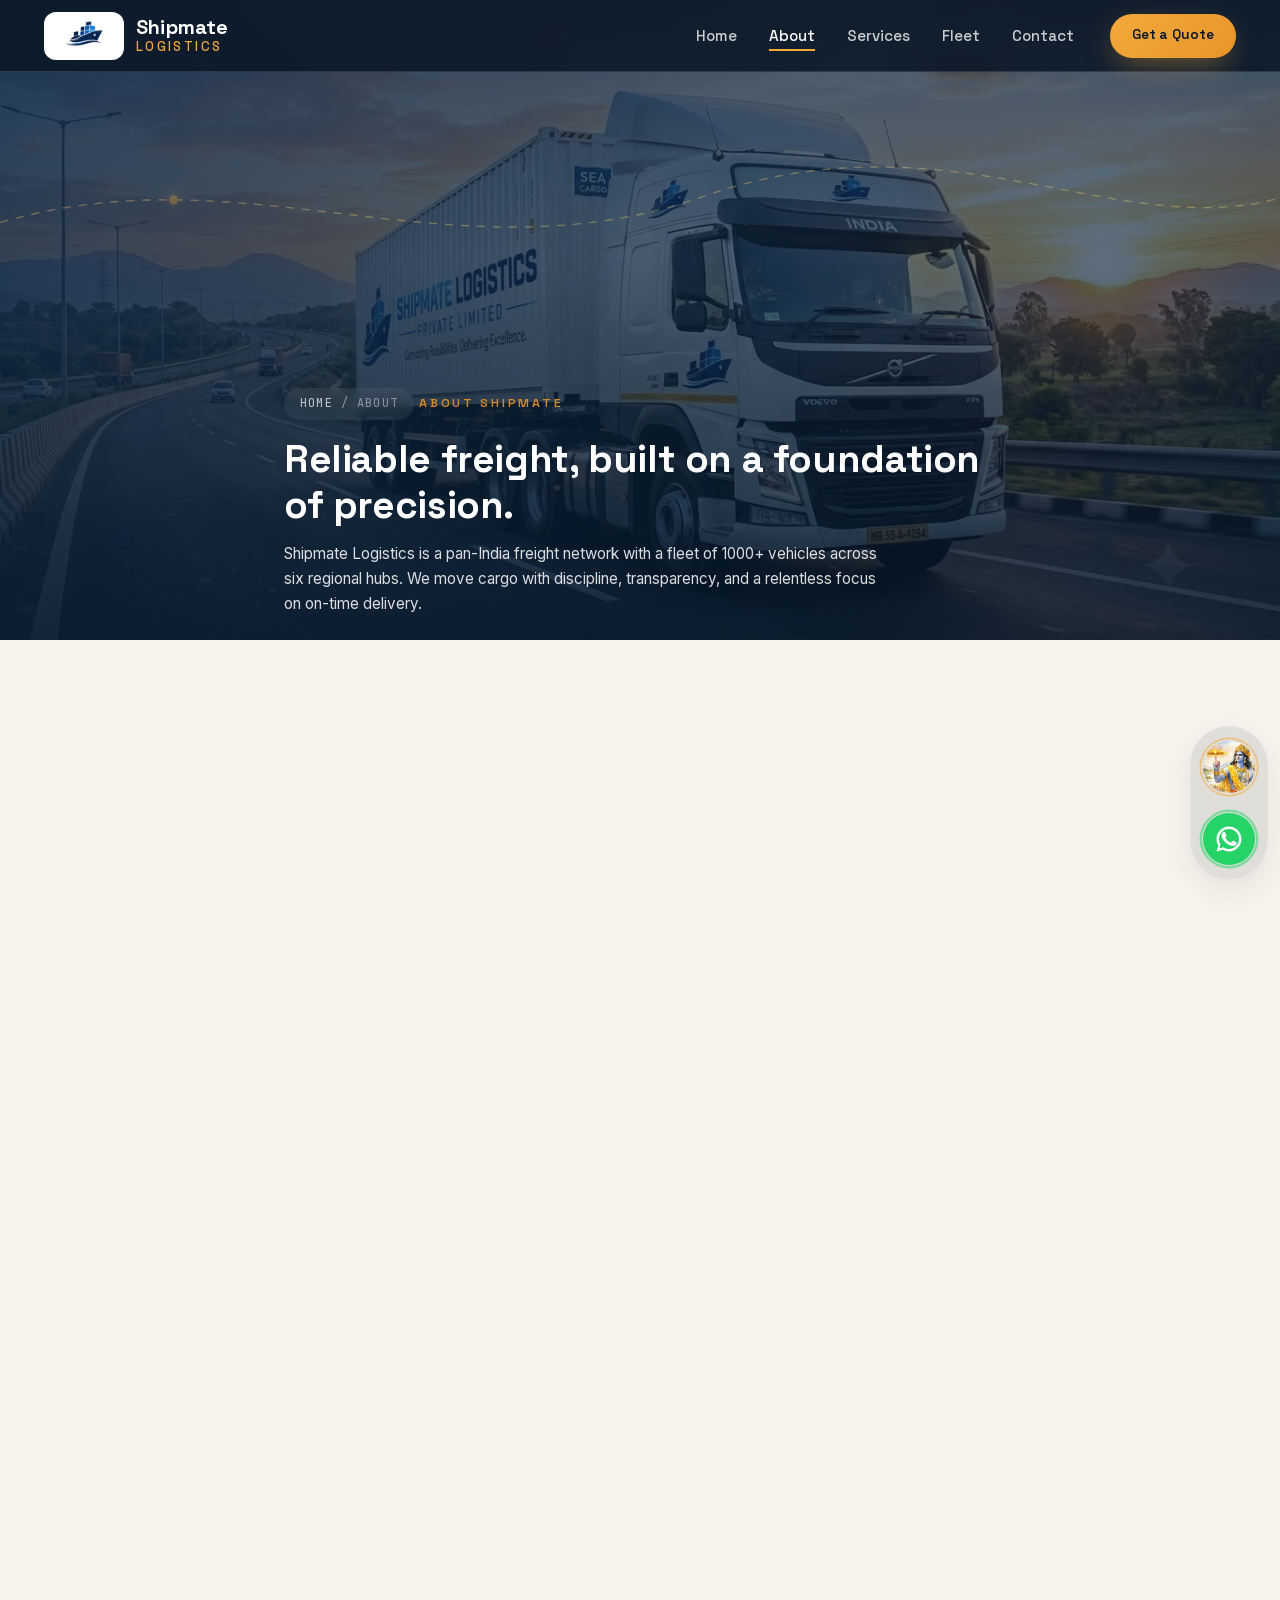
==== commit 363d0707: "Update official GST number to 27ABQCS9025B1Z5 across website" ====
--- a/about/index.html
+++ b/about/index.html
@@ -451,7 +451,7 @@
         <p data-content="footer.copyright">© 2026 Shipmate Logistics Private Limited. All rights reserved.</p>
         <div style="font-size: 0.72rem; color: rgba(255, 255, 255, 0.65); display: flex; flex-wrap: wrap; gap: 6px 14px;">
           <span>CIN: <strong style="color: rgba(255, 255, 255, 0.9);">U52290MH2025PTC453719</strong></span>
-          <span>GSTIN: <strong style="color: rgba(255, 255, 255, 0.9);">27AAGCS1234F1Z5</strong></span>
+          <span>GSTIN: <strong style="color: rgba(255, 255, 255, 0.9);">27ABQCS9025B1Z5</strong></span>
         </div>
         <small style="font-size: 0.72rem; opacity: 0.55; color: var(--slate-light);">Developed by Orange Future Tech</small>
       </div>
